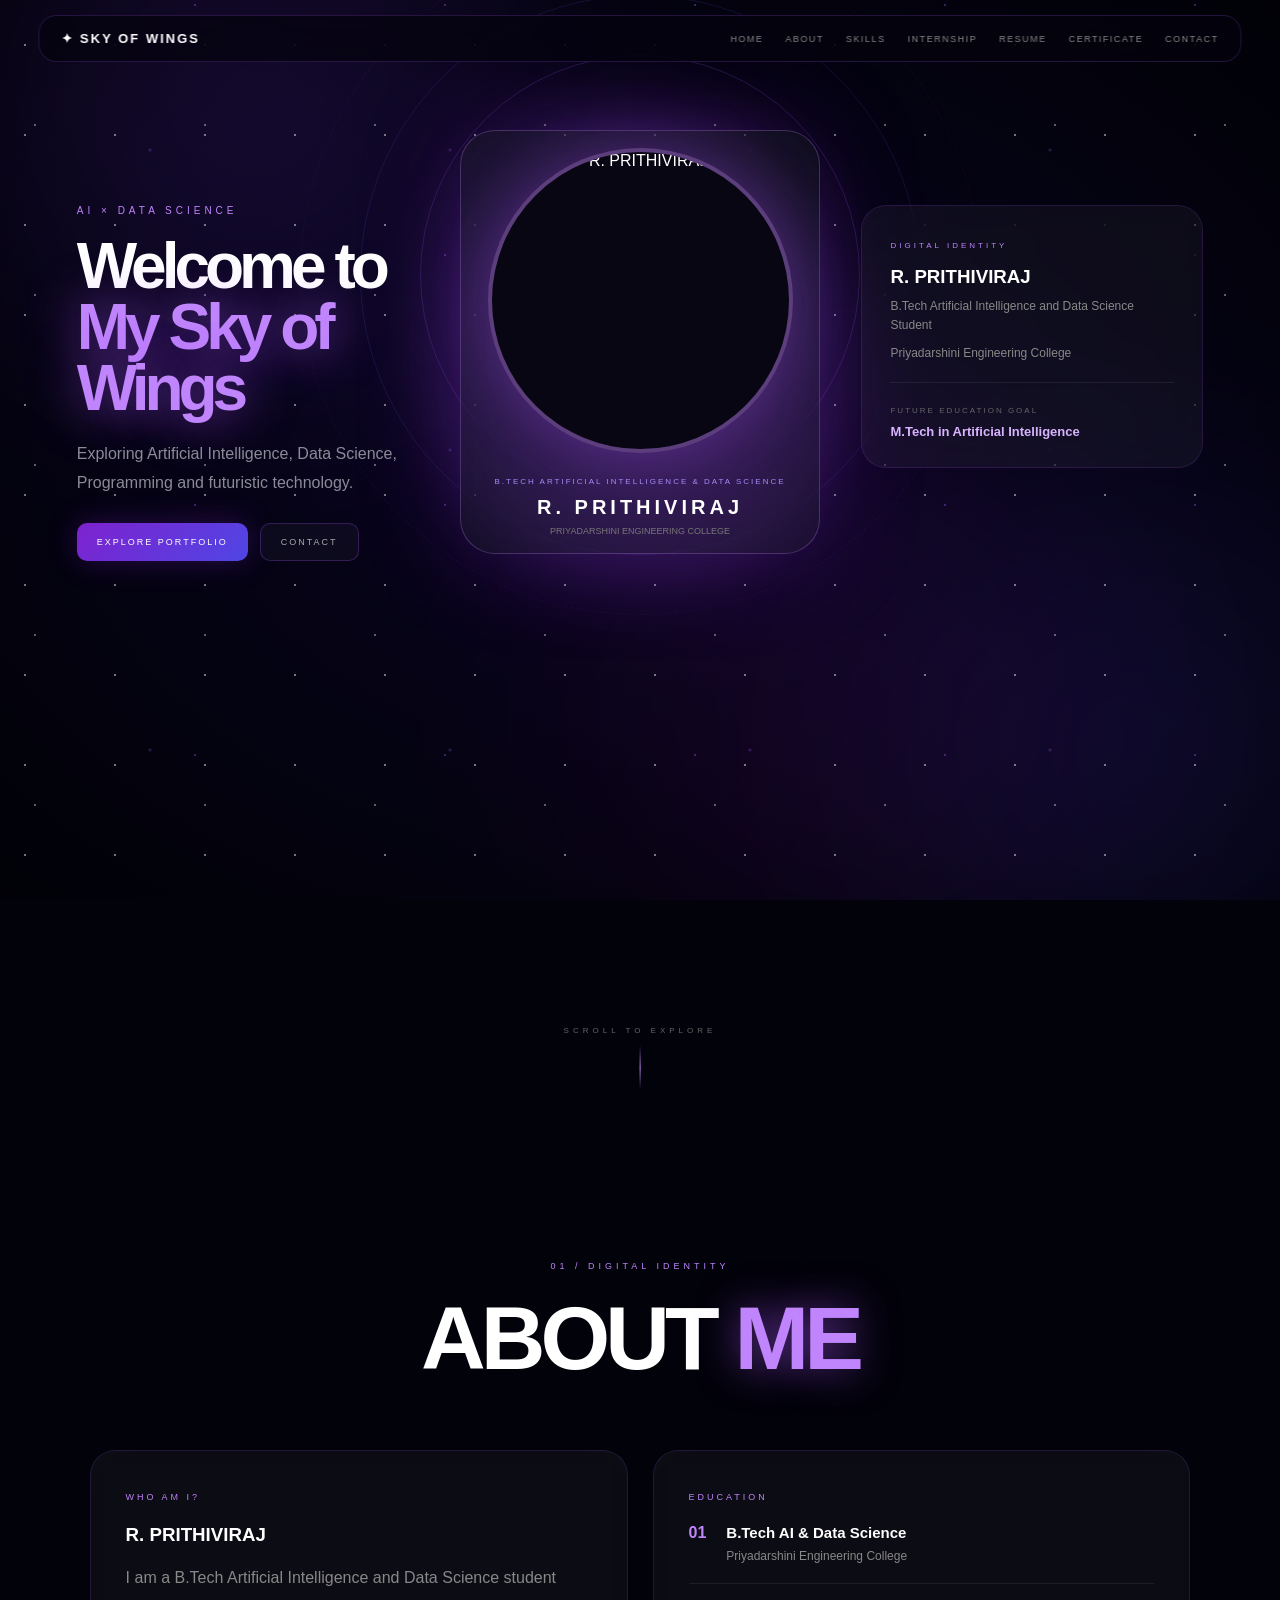
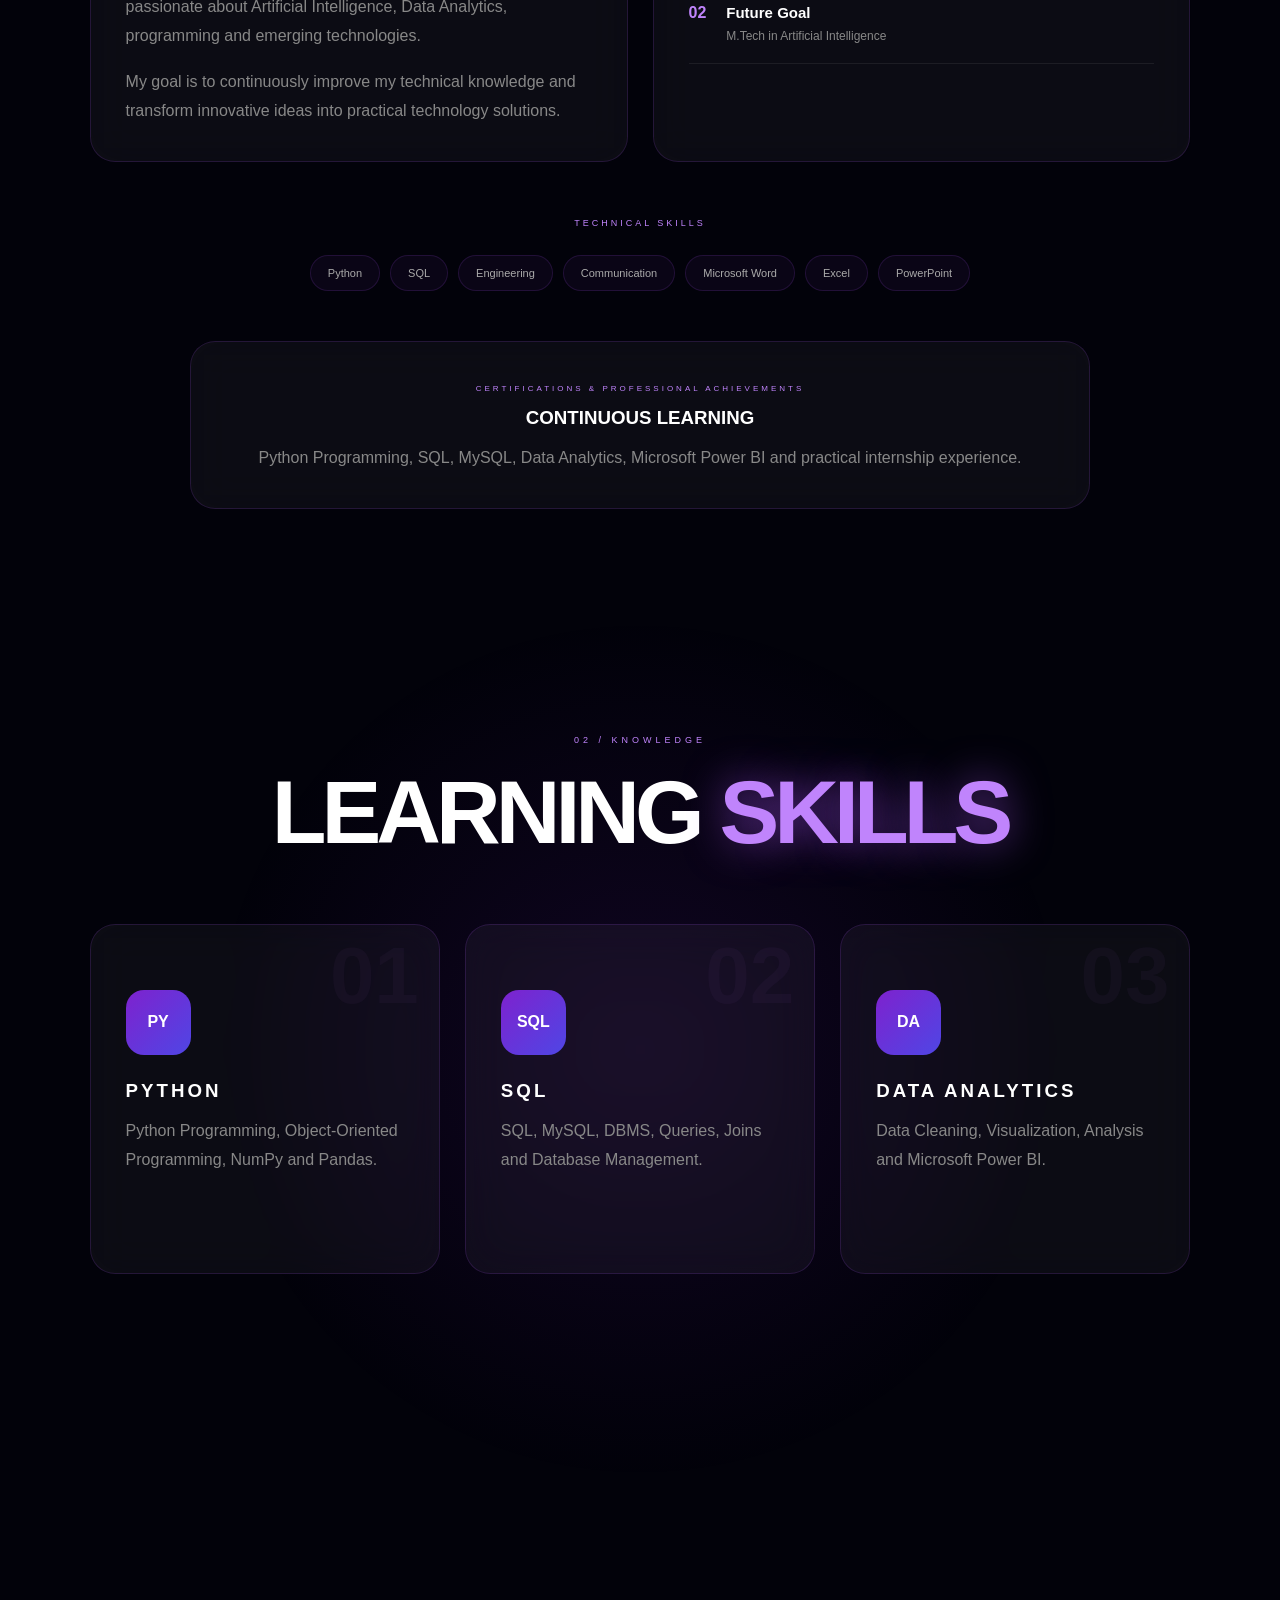
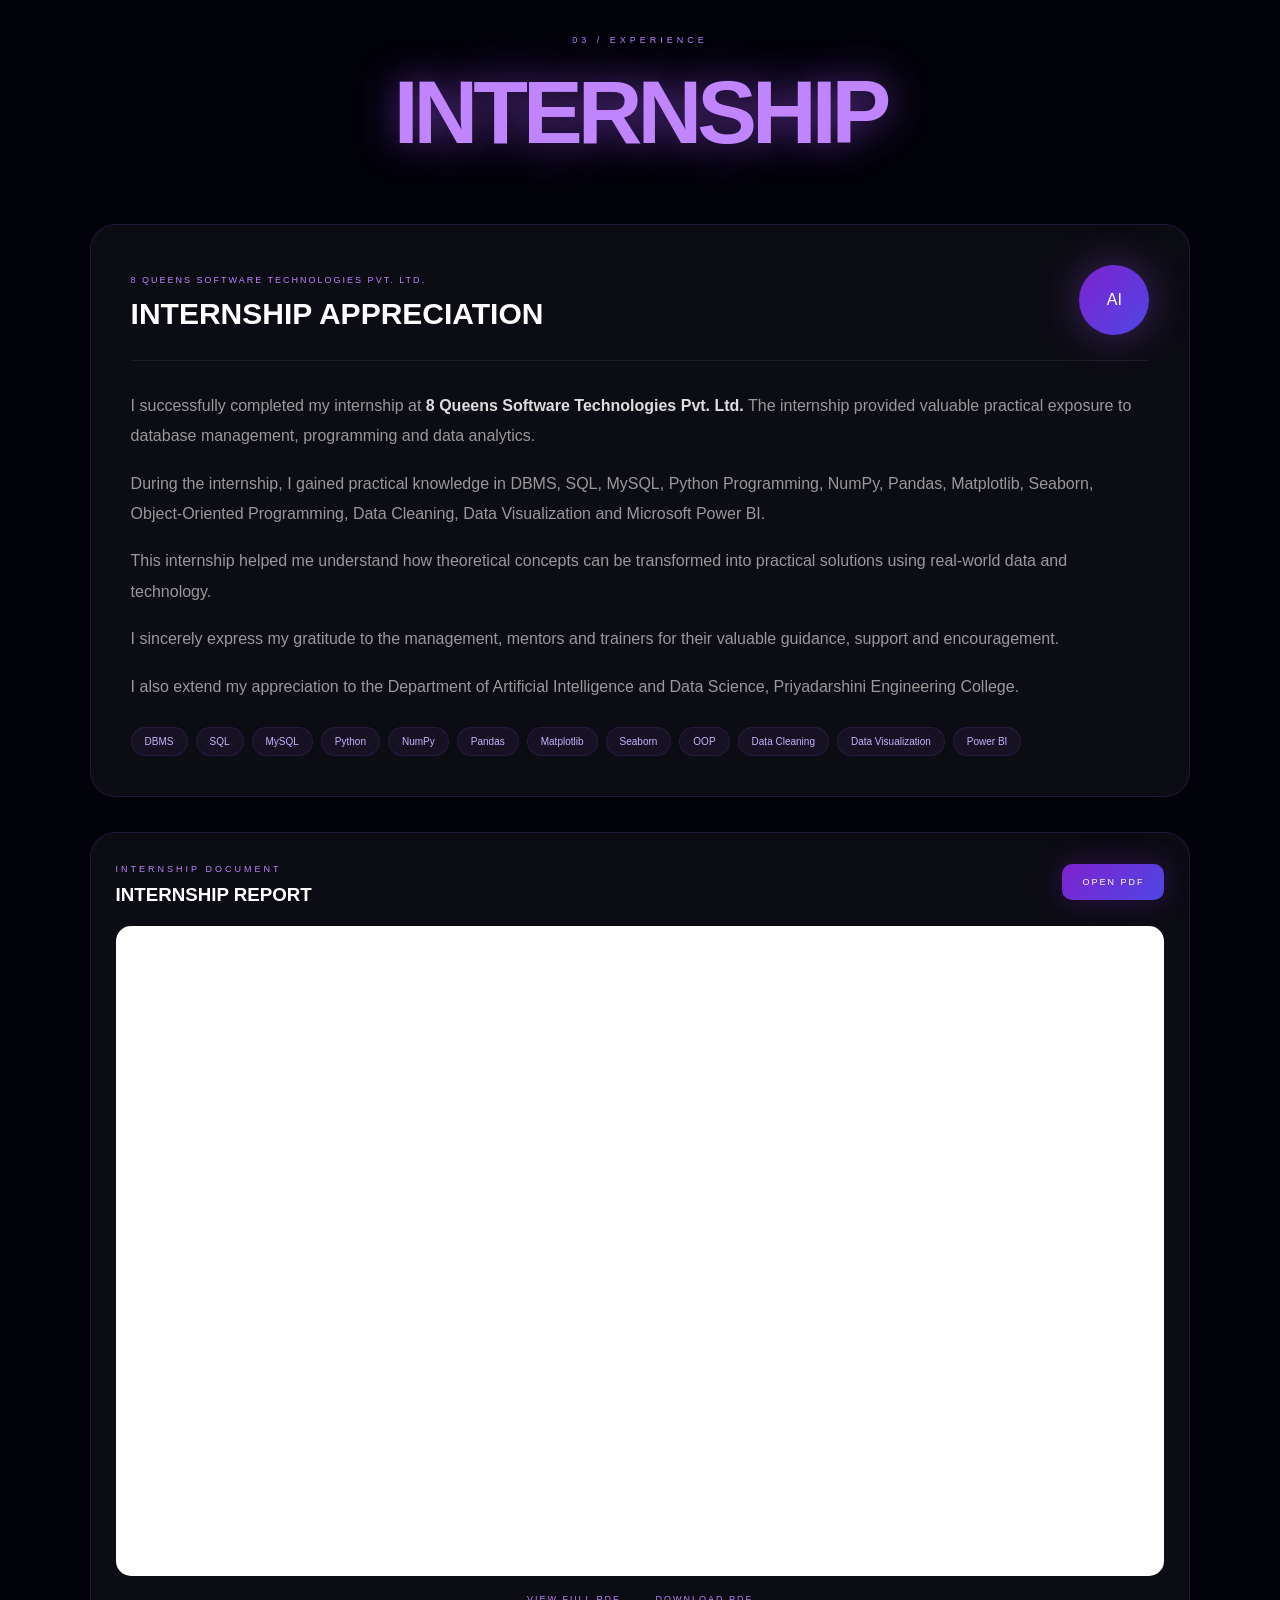
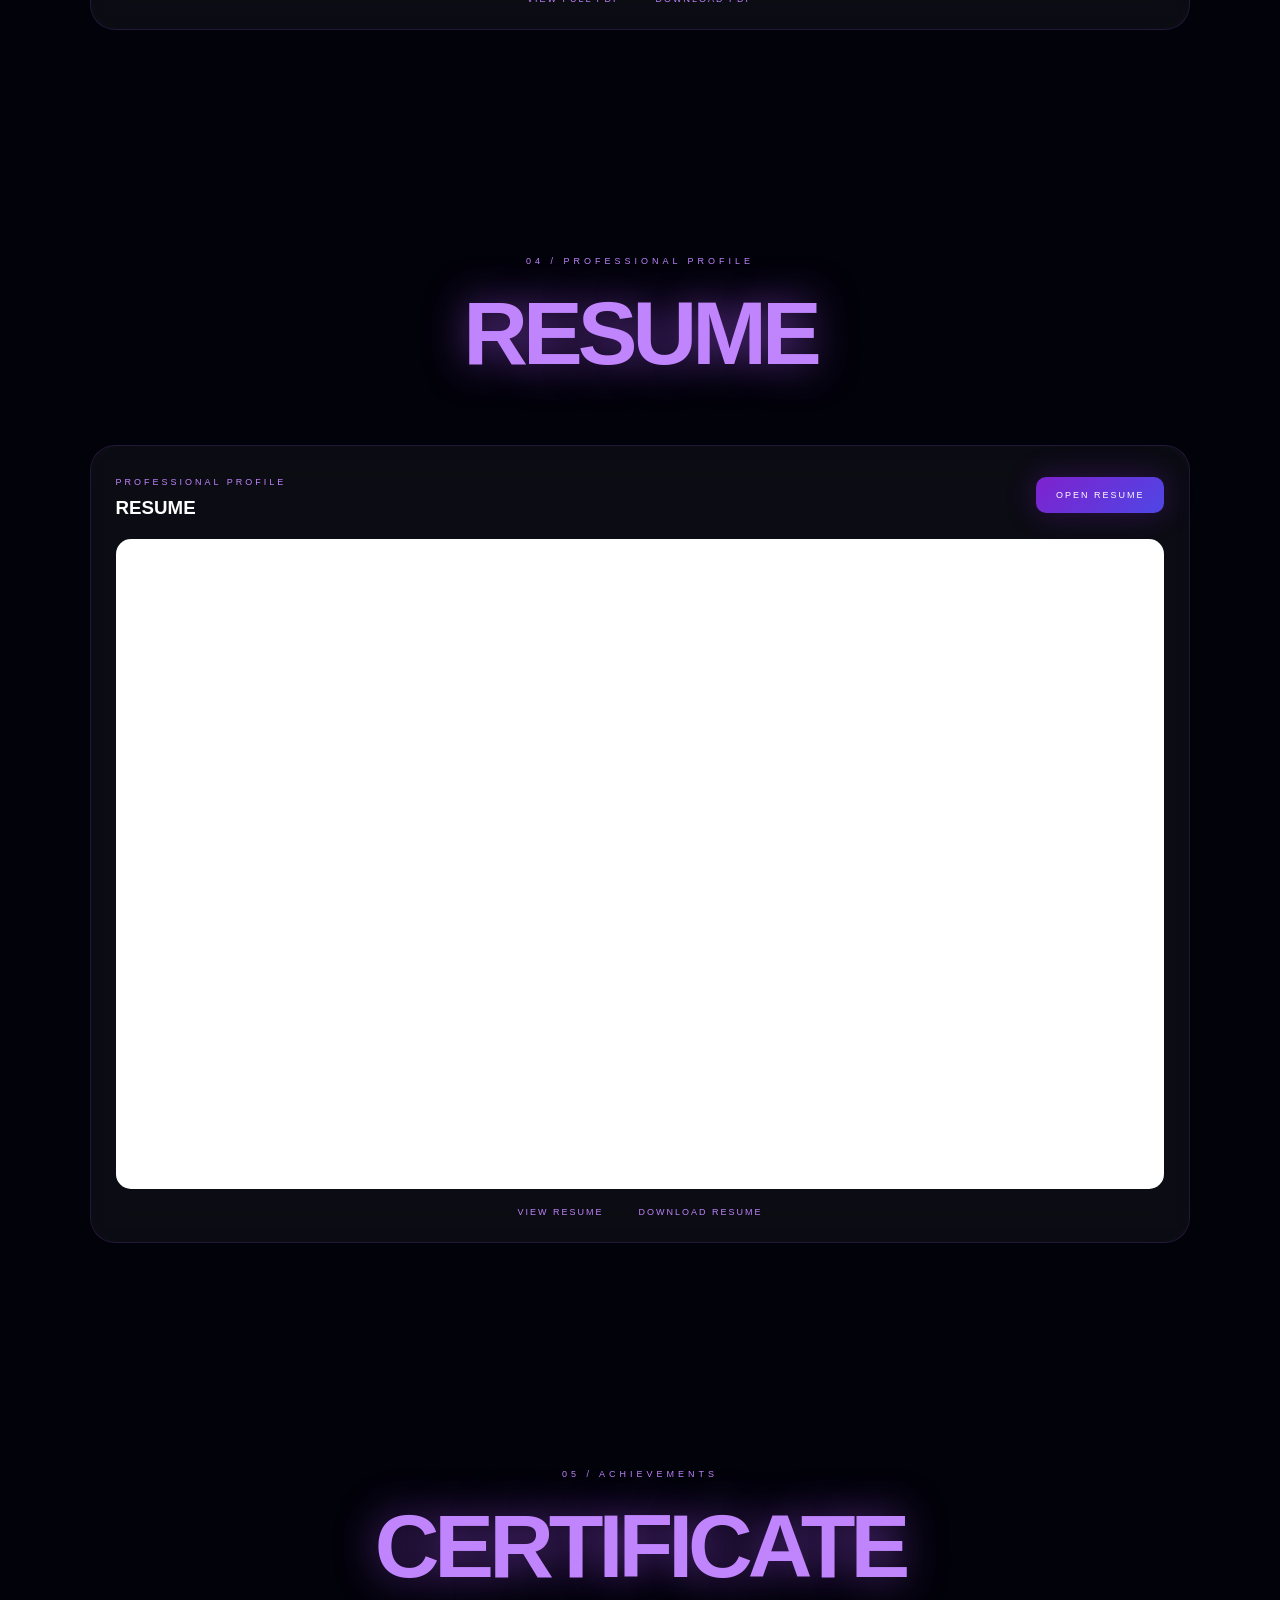
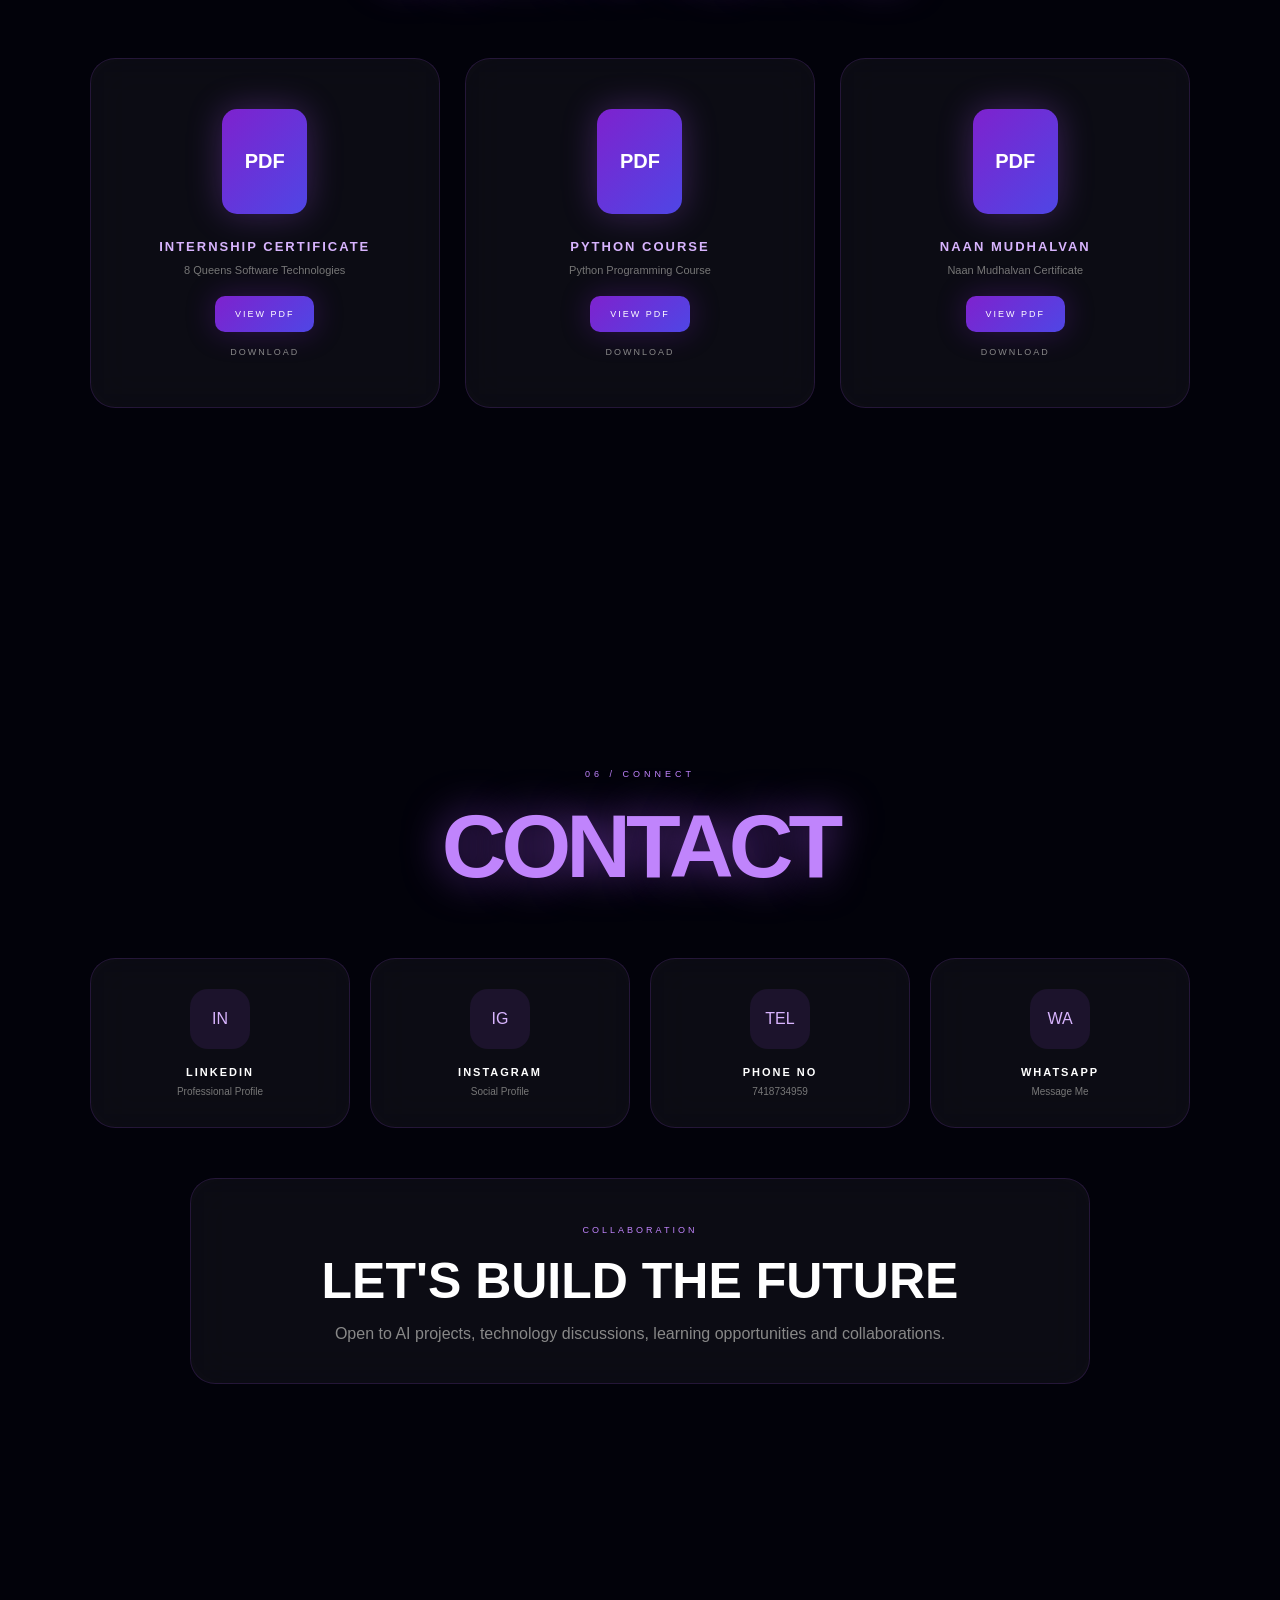
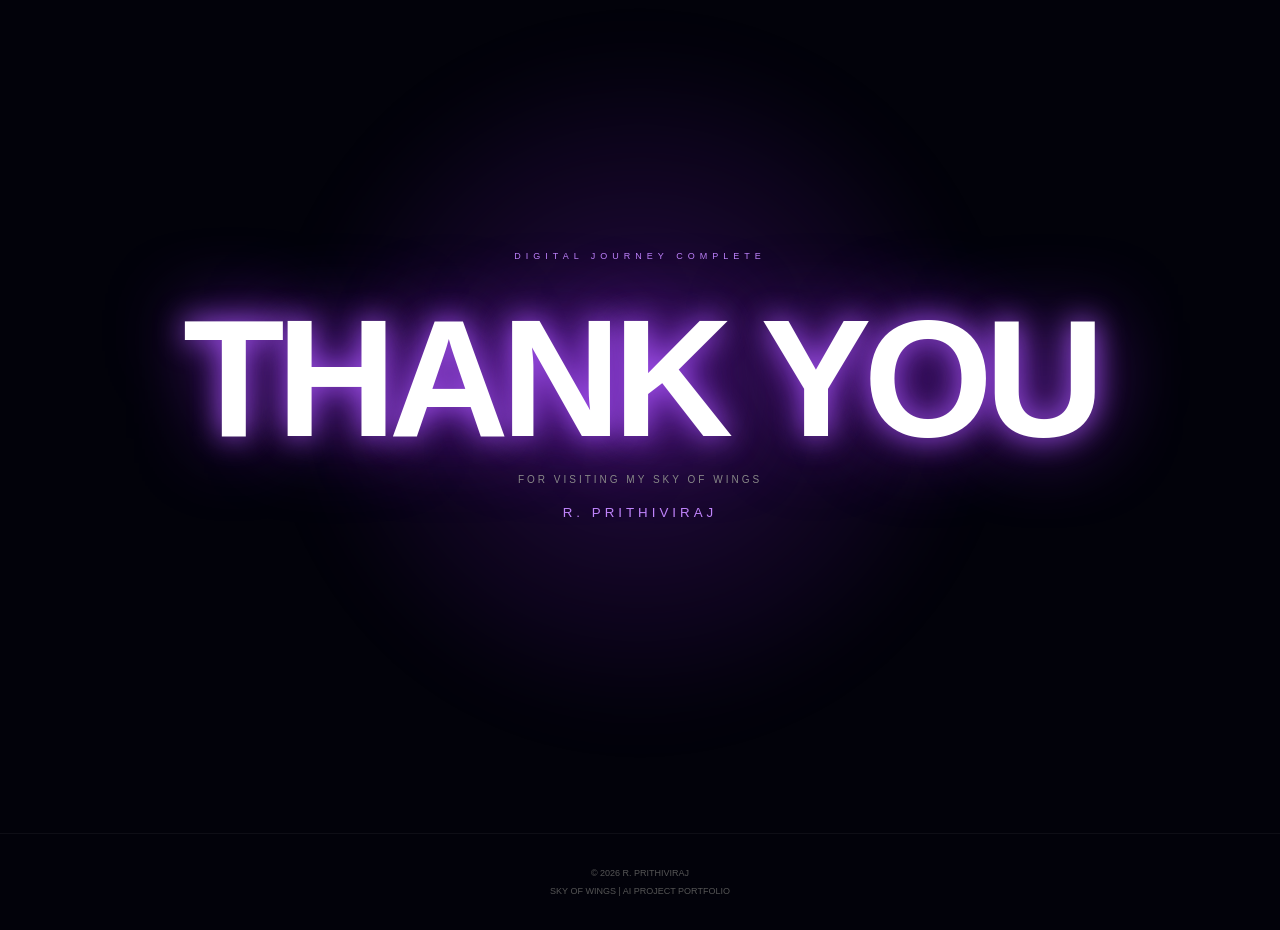
==== index.html @ ec67bf1f "first commit" ====
<!DOCTYPE html>
<html lang="en">

<head>

    <meta charset="UTF-8">

    <meta name="viewport"
          content="width=device-width, initial-scale=1.0">

    <meta name="description"
          content="R. PRITHIVIRAJ AI and Data Science Portfolio">

    <title>Sky of Wings | AI Portfolio</title>

    <link rel="stylesheet"
          href="style.css">

</head>


<body>


<!-- =====================================================
                    4 SECOND INTRO
===================================================== -->

<div id="intro">

    <div class="intro-stars"></div>

    <div class="intro-orb"></div>

    <div class="intro-content">

        <div class="intro-line"></div>

        <p>
            ARTIFICIAL INTELLIGENCE × DATA SCIENCE
        </p>

        <h1>

            WELCOME TO

            <span>
                SKY OF WING
            </span>

        </h1>

        <div class="intro-line"></div>

        <small>
            INITIALIZING DIGITAL IDENTITY...
        </small>

    </div>

</div>



<!-- =====================================================
                SPACE BACKGROUND
===================================================== -->

<div class="space-background">

    <div class="nebula nebula-one"></div>

    <div class="nebula nebula-two"></div>

    <div class="nebula nebula-three"></div>

    <div class="space-stars"></div>

    <div class="space-particles"></div>

</div>



<!-- =====================================================
                    NAVBAR
===================================================== -->

<header class="navbar">

    <a href="#home"
       class="logo">

        ✦ SKY OF WINGS

    </a>


    <nav id="nav">

        <a href="#home">HOME</a>

        <a href="#about">ABOUT</a>

        <a href="#skills">SKILLS</a>

        <a href="#internship">INTERNSHIP</a>

        <a href="#resume">RESUME</a>

        <a href="#certificate">CERTIFICATE</a>

        <a href="#contact">CONTACT</a>

    </nav>


    <button id="menuBtn">
        ☰
    </button>

</header>



<!-- =====================================================
                        MAIN
===================================================== -->

<main>



<!-- =====================================================
                        HOME
===================================================== -->

<section id="home"
         class="hero">


    <!-- LEFT SIDE -->

    <div class="hero-text reveal">

        <span class="eyebrow">
            AI × DATA SCIENCE
        </span>


        <h1>

            Welcome to

            <span>
                My Sky of Wings
            </span>

        </h1>


        <p>

            Exploring Artificial Intelligence,
            Data Science, Programming and
            futuristic technology.

        </p>


        <div class="hero-buttons">

            <a href="#about"
               class="btn primary">

                EXPLORE PORTFOLIO

            </a>


            <a href="#contact"
               class="btn secondary">

                CONTACT

            </a>

        </div>

    </div>



    <!-- =================================================
                        PHOTO
    ================================================= -->

    <div class="photo-area">


        <div class="energy-ring ring-one"></div>

        <div class="energy-ring ring-two"></div>

        <div class="energy-ring ring-three"></div>


        <div id="photoCard">


            <div class="photo-glow"></div>


            <div class="photo-wrapper">

                <img
                    id="profilePhoto"
                    src="C:\Users\R PRITHIVIRAJ\Desktop\website\assets\prithiviraj.jpg.jpg"
                    alt="R. PRITHIVIRAJ"
                    onerror="showPhotoError()"
                >


                <div id="photoError">
                    PHOTO NOT FOUND
                </div>

            </div>


            <div class="identity">

                <span>
                    B.TECH ARTIFICIAL INTELLIGENCE
                    & DATA SCIENCE
                </span>


                <h2>
                    R. PRITHIVIRAJ
                </h2>


                <p>
                    PRIYADARSHINI ENGINEERING COLLEGE
                </p>

            </div>

        </div>

    </div>



    <!-- =================================================
                    HOST CARD
    ================================================= -->

    <div class="host-card glass reveal">

        <span>
            DIGITAL IDENTITY
        </span>


        <h3>
            R. PRITHIVIRAJ
        </h3>


        <p>
            B.Tech Artificial Intelligence
            and Data Science Student
        </p>


        <p>
            Priyadarshini Engineering College
        </p>


        <div class="future-goal">

            <small>
                FUTURE EDUCATION GOAL
            </small>


            <strong>
                M.Tech in Artificial Intelligence
            </strong>

        </div>

    </div>



    <!-- SCROLL INDICATOR -->

    <div class="scroll-down">

        <span>
            SCROLL TO EXPLORE
        </span>

        <div></div>

    </div>


</section>



<!-- =====================================================
                        ABOUT
===================================================== -->

<section id="about"
         class="section">


    <div class="section-title reveal">

        <span>
            01 / DIGITAL IDENTITY
        </span>


        <h2>
            ABOUT <b>ME</b>
        </h2>

    </div>



    <div class="about-grid">


        <div class="glass about-card reveal">

            <span class="card-label">
                WHO AM I?
            </span>


            <h3>
                R. PRITHIVIRAJ
            </h3>


            <p>

                I am a B.Tech Artificial Intelligence
                and Data Science student passionate
                about Artificial Intelligence,
                Data Analytics, programming and
                emerging technologies.

            </p>


            <p>

                My goal is to continuously improve
                my technical knowledge and transform
                innovative ideas into practical
                technology solutions.

            </p>

        </div>



        <div class="glass education-card reveal">

            <span class="card-label">
                EDUCATION
            </span>


            <div class="education-item">

                <b>01</b>

                <div>

                    <h4>
                        B.Tech AI & Data Science
                    </h4>

                    <p>
                        Priyadarshini Engineering College
                    </p>

                </div>

            </div>


            <div class="education-item">

                <b>02</b>

                <div>

                    <h4>
                        Future Goal
                    </h4>

                    <p>
                        M.Tech in Artificial Intelligence
                    </p>

                </div>

            </div>

        </div>

    </div>



    <!-- TECHNICAL SKILLS -->

    <div class="skills-strip reveal">

        <span>
            TECHNICAL SKILLS
        </span>


        <div class="skill-list">

            <b>Python</b>

            <b>SQL</b>

            <b>Engineering</b>

            <b>Communication</b>

            <b>Microsoft Word</b>

            <b>Excel</b>

            <b>PowerPoint</b>

        </div>

    </div>



    <div class="achievement glass reveal">

        <span>
            CERTIFICATIONS & PROFESSIONAL ACHIEVEMENTS
        </span>


        <h3>
            CONTINUOUS LEARNING
        </h3>


        <p>

            Python Programming, SQL, MySQL,
            Data Analytics, Microsoft Power BI
            and practical internship experience.

        </p>

    </div>

</section>



<!-- =====================================================
                    LEARNING SKILLS
===================================================== -->

<section id="skills"
         class="section skills-section">


    <div class="section-title reveal">

        <span>
            02 / KNOWLEDGE
        </span>


        <h2>
            LEARNING <b>SKILLS</b>
        </h2>

    </div>



    <div class="learning-grid">


        <div class="learning-card glass reveal">

            <div class="skill-number">
                01
            </div>


            <div class="skill-icon">
                PY
            </div>


            <h3>
                PYTHON
            </h3>


            <p>

                Python Programming,
                Object-Oriented Programming,
                NumPy and Pandas.

            </p>

        </div>



        <div class="learning-card glass reveal">

            <div class="skill-number">
                02
            </div>


            <div class="skill-icon">
                SQL
            </div>


            <h3>
                SQL
            </h3>


            <p>

                SQL, MySQL, DBMS,
                Queries, Joins and
                Database Management.

            </p>

        </div>



        <div class="learning-card glass reveal">

            <div class="skill-number">
                03
            </div>


            <div class="skill-icon">
                DA
            </div>


            <h3>
                DATA ANALYTICS
            </h3>


            <p>

                Data Cleaning,
                Visualization, Analysis
                and Microsoft Power BI.

            </p>

        </div>

    </div>

</section>



<!-- =====================================================
                    INTERNSHIP
===================================================== -->

<section id="internship"
         class="section">


    <div class="section-title reveal">

        <span>
            03 / EXPERIENCE
        </span>


        <h2>
            <b>INTERNSHIP</b>
        </h2>

    </div>



    <div class="internship-card glass reveal">


        <div class="internship-header">

            <div>

                <span>
                    8 QUEENS SOFTWARE TECHNOLOGIES
                    PVT. LTD.
                </span>


                <h3>
                    INTERNSHIP APPRECIATION
                </h3>

            </div>


            <div class="ai-badge">
                AI
            </div>

        </div>



        <div class="internship-text">

            <p>

                I successfully completed my internship
                at <strong>8 Queens Software
                Technologies Pvt. Ltd.</strong>
                The internship provided valuable
                practical exposure to database
                management, programming and
                data analytics.

            </p>


            <p>

                During the internship, I gained
                practical knowledge in DBMS, SQL,
                MySQL, Python Programming, NumPy,
                Pandas, Matplotlib, Seaborn,
                Object-Oriented Programming,
                Data Cleaning, Data Visualization
                and Microsoft Power BI.

            </p>


            <p>

                This internship helped me understand
                how theoretical concepts can be
                transformed into practical solutions
                using real-world data and technology.

            </p>


            <p>

                I sincerely express my gratitude to
                the management, mentors and trainers
                for their valuable guidance,
                support and encouragement.

            </p>


            <p>

                I also extend my appreciation to the
                Department of Artificial Intelligence
                and Data Science, Priyadarshini
                Engineering College.

            </p>

        </div>



        <div class="technology-tags">

            <span>DBMS</span>

            <span>SQL</span>

            <span>MySQL</span>

            <span>Python</span>

            <span>NumPy</span>

            <span>Pandas</span>

            <span>Matplotlib</span>

            <span>Seaborn</span>

            <span>OOP</span>

            <span>Data Cleaning</span>

            <span>Data Visualization</span>

            <span>Power BI</span>

        </div>

    </div>



    <!-- INTERNSHIP REPORT -->

    <div class="document glass reveal">

        <div class="document-header">

            <div>

                <span>
                    INTERNSHIP DOCUMENT
                </span>


                <h3>
                    INTERNSHIP REPORT
                </h3>

            </div>


            <a
                href="C:\Users\R PRITHIVIRAJ\Desktop\website\assets\pdf\internship-report.pdf.pdf"
                target="_blank"
                class="btn primary">

                OPEN PDF

            </a>

        </div>


        <iframe
            src="C:\Users\R PRITHIVIRAJ\Desktop\website\assets\pdf\internship-report.pdf.pdf"
            title="Internship Report">

        </iframe>


        <div class="document-links">

            <a
                href="C:\Users\R PRITHIVIRAJ\Desktop\website\assets\pdf\internship-report.pdf.pdf"
                target="_blank">

                VIEW FULL PDF

            </a>


            <a
                href="C:\Users\R PRITHIVIRAJ\Desktop\website\assets\pdf\internship-report.pdf.pdf"
                download>

                DOWNLOAD PDF

            </a>

        </div>

    </div>

</section>



<!-- =====================================================
                        RESUME
===================================================== -->

<section id="resume"
         class="section">


    <div class="section-title reveal">

        <span>
            04 / PROFESSIONAL PROFILE
        </span>


        <h2>
            <b>RESUME</b>
        </h2>

    </div>



    <div class="document glass reveal">

        <div class="document-header">

            <div>

                <span>
                    PROFESSIONAL PROFILE
                </span>


                <h3>
                    RESUME
                </h3>

            </div>


            <a
                href="C:\Users\R PRITHIVIRAJ\Desktop\website\assets\pdf\resume.pdf.pdf"
                target="_blank"
                class="btn primary">

                OPEN RESUME

            </a>

        </div>


        <iframe
            src="C:\Users\R PRITHIVIRAJ\Desktop\website\assets\pdf\resume.pdf.pdf"
            title="Resume">

        </iframe>


        <div class="document-links">

            <a
                href="C:\Users\R PRITHIVIRAJ\Desktop\website\assets\pdf\resume.pdf.pdf"
                target="_blank">

                VIEW RESUME

            </a>


            <a
                href="C:\Users\R PRITHIVIRAJ\Desktop\website\assets\pdf\resume.pdf.pdf"
                download>

                DOWNLOAD RESUME

            </a>

        </div>

    </div>

</section>



<!-- =====================================================
                    CERTIFICATES
===================================================== -->

<section id="certificate"
         class="section">


    <div class="section-title reveal">

        <span>
            05 / ACHIEVEMENTS
        </span>


        <h2>
            <b>CERTIFICATE</b>
        </h2>

    </div>



    <div class="certificate-grid">


        <!-- INTERNSHIP -->

        <div class="certificate-card glass reveal">

            <div class="pdf-icon">
                PDF
            </div>


            <h3>
                INTERNSHIP CERTIFICATE
            </h3>


            <p>
                8 Queens Software Technologies
            </p>


            <a
                href="C:\Users\R PRITHIVIRAJ\Desktop\website\assets\pdf\internship-certificate.pdf"
                target="_blank"
                class="btn primary">

                VIEW PDF

            </a>


            <a
                href="C:\Users\R PRITHIVIRAJ\Desktop\website\assets\pdf\internship-certificate.pdf"
                download
                class="download-link">

                DOWNLOAD

            </a>

        </div>



        <!-- PYTHON -->

        <div class="certificate-card glass reveal">

            <div class="pdf-icon">
                PDF
            </div>


            <h3>
                PYTHON COURSE
            </h3>


            <p>
                Python Programming Course
            </p>


            <a
                href="C:\Users\R PRITHIVIRAJ\Desktop\website\assets\pdf\python-course.pdf.pdf"
                target="_blank"
                class="btn primary">

                VIEW PDF

            </a>


            <a
                href="C:\Users\R PRITHIVIRAJ\Desktop\website\assets\pdf\python-course.pdf.pdf"
                download
                class="download-link">

                DOWNLOAD

            </a>

        </div>



        <!-- NAAN MUDHALVAN -->

        <div class="certificate-card glass reveal">

            <div class="pdf-icon">
                PDF
            </div>


            <h3>
                NAAN MUDHALVAN
            </h3>


            <p>
                Naan Mudhalvan Certificate
            </p>


            <a
                href="C:\Users\R PRITHIVIRAJ\Desktop\website\assets\pdf\naan-mudhalvan.pdf.pdf"
                target="_blank"
                class="btn primary">

                VIEW PDF

            </a>


            <a
                href="C:\Users\R PRITHIVIRAJ\Desktop\website\assets\pdf\naan-mudhalvan.pdf.pdf"
                download
                class="download-link">

                DOWNLOAD

            </a>

        </div>

    </div>

</section>



<!-- =====================================================
                        CONTACT
===================================================== -->

<section id="contact"
         class="section">


    <div class="section-title reveal">

        <span>
            06 / CONNECT
        </span>


        <h2>
            <b>CONTACT</b>
        </h2>

    </div>



    <div class="contact-grid">


        <a
            href="YOUR_LINKEDIN_URL"
            target="_blank"
            class="contact-card glass reveal">

            <div class="contact-icon">
                IN
            </div>


            <h3>
                LINKEDIN
            </h3>


            <p>
                Professional Profile
            </p>

        </a>



        <a
            href="YOUR_INSTAGRAM_URL"
            target="_blank"
            class="contact-card glass reveal">

            <div class="contact-icon">
                IG
            </div>


            <h3>
                INSTAGRAM
            </h3>


            <p>
                Social Profile
            </p>

        </a>



        <a
            href="tel:7418734959"
            class="contact-card glass reveal">

            <div class="contact-icon">
                TEL
            </div>


            <h3>
                PHONE NO
            </h3>


            <p>
                7418734959
            </p>

        </a>



        <a
            href="YOUR_WHATSAPP_URL"
            target="_blank"
            class="contact-card glass reveal">

            <div class="contact-icon">
                WA
            </div>


            <h3>
                WHATSAPP
            </h3>


            <p>
                Message Me
            </p>

        </a>

    </div>



    <div class="collaboration glass reveal">

        <span>
            COLLABORATION
        </span>


        <h3>
            LET'S BUILD THE FUTURE
        </h3>


        <p>

            Open to AI projects,
            technology discussions,
            learning opportunities
            and collaborations.

        </p>

    </div>

</section>



<!-- =====================================================
                    THANK YOU
===================================================== -->

<section class="thank-you">

    <div class="thank-content">

        <span>
            DIGITAL JOURNEY COMPLETE
        </span>


        <h1>
            THANK YOU
        </h1>


        <p>
            FOR VISITING MY SKY OF WINGS
        </p>


        <small>
            R. PRITHIVIRAJ
        </small>

    </div>

</section>



</main>



<footer>

    © 2026 R. PRITHIVIRAJ

    <br>

    SKY OF WINGS | AI PROJECT PORTFOLIO

</footer>



<script src="script.js"></script>

</body>

</html>
---- style.css ----
/* =====================================================
                    RESET
===================================================== */

* {
    margin: 0;
    padding: 0;
    box-sizing: border-box;
}


html {
    scroll-behavior: smooth;
}


body {
    background: #02020a;
    color: white;
    font-family: Arial, Helvetica, sans-serif;
    overflow-x: hidden;
}


/* =====================================================
                    INTRO
===================================================== */

#intro {
    position: fixed;
    inset: 0;

    z-index: 99999;

    display: flex;
    align-items: center;
    justify-content: center;

    text-align: center;

    background:
        radial-gradient(
            circle at center,
            #16052f,
            #03020a 65%,
            #010107
        );

    transition: opacity 1s ease;
}


#intro.intro-hide {
    opacity: 0;
    pointer-events: none;
}


.intro-content {
    position: relative;
    z-index: 5;

    animation:
        introContent
        4s
        ease
        forwards;
}


.intro-content p {
    color: #a78bfa;
    font-size: 9px;
    letter-spacing: 5px;
}


.intro-content h1 {
    margin: 25px 0;

    font-size:
        clamp(
            40px,
            7vw,
            90px
        );

    letter-spacing: -4px;
}


.intro-content h1 span {
    display: block;

    color: #c084fc;

    text-shadow:
        0 0 30px #a855f7,
        0 0 80px #7e22ce;
}


.intro-content small {
    color: #666;
    font-size: 8px;
    letter-spacing: 4px;
}


.intro-line {
    width: 100px;
    height: 1px;

    margin: auto;

    background:
        linear-gradient(
            90deg,
            transparent,
            #a855f7,
            transparent
        );
}


.intro-orb {
    position: absolute;

    width: 500px;
    height: 500px;

    border-radius: 50%;

    background:
        radial-gradient(
            circle,
            rgba(126,34,206,.30),
            transparent 65%
        );

    filter: blur(20px);

    animation:
        introOrb
        4s
        ease-in-out
        infinite
        alternate;
}


@keyframes introOrb {

    from {
        transform: scale(.7);
    }

    to {
        transform: scale(1.3);
    }

}


.intro-stars {
    position: absolute;

    inset: -100%;

    background-image:

        radial-gradient(
            white 1px,
            transparent 1px
        ),

        radial-gradient(
            #a855f7 1px,
            transparent 1px
        );

    background-size:
        80px 80px,
        150px 150px;

    opacity: .4;

    animation:
        introStars
        15s
        linear
        infinite;
}


@keyframes introStars {

    to {
        transform:
            translate(
                200px,
                400px
            );
    }

}


@keyframes introContent {

    0% {
        opacity: 0;
        transform:
            scale(.85)
            translateY(20px);
    }

    20% {
        opacity: 1;
        transform:
            scale(1)
            translateY(0);
    }

    80% {
        opacity: 1;
    }

    100% {
        opacity: 0;
        transform:
            scale(1.08);
    }

}


/* =====================================================
                INFINITE SPACE
===================================================== */

.space-background {
    position: fixed;
    inset: 0;

    overflow: hidden;

    z-index: -20;

    background:
        radial-gradient(
            ellipse at 50% 50%,
            #10062b 0%,
            #050315 40%,
            #010107 100%
        );
}


.nebula {
    position: absolute;

    width: 900px;
    height: 700px;

    border-radius: 50%;

    filter: blur(90px);

    opacity: .18;
}


.nebula-one {

    background:
        radial-gradient(
            circle,
            #7c3aed,
            transparent 70%
        );

    top: -250px;
    left: -200px;

    animation:
        nebulaOne
        25s
        ease-in-out
        infinite
        alternate;
}


.nebula-two {

    background:
        radial-gradient(
            circle,
            #4338ca,
            transparent 70%
        );

    right: -300px;
    bottom: -200px;

    animation:
        nebulaTwo
        30s
        ease-in-out
        infinite
        alternate;
}


.nebula-three {

    background:
        radial-gradient(
            circle,
            #a21caf,
            transparent 70%
        );

    left: 30%;
    top: 40%;

    opacity: .10;

    animation:
        nebulaThree
        35s
        ease-in-out
        infinite
        alternate;
}


@keyframes nebulaOne {

    from {
        transform:
            translate(-100px,-50px)
            scale(1);
    }

    to {
        transform:
            translate(250px,180px)
            scale(1.4);
    }

}


@keyframes nebulaTwo {

    from {
        transform:
            translate(100px,50px)
            scale(1);
    }

    to {
        transform:
            translate(-250px,-150px)
            scale(1.4);
    }

}


@keyframes nebulaThree {

    from {
        transform:
            translate(-100px,100px)
            scale(.8);
    }

    to {
        transform:
            translate(200px,-150px)
            scale(1.3);
    }

}


/* =====================================================
                    STARS
===================================================== */

.space-stars {

    position: absolute;

    inset: -100%;

    background-image:

        radial-gradient(
            white 1px,
            transparent 1px
        ),

        radial-gradient(
            rgba(255,255,255,.8) 1px,
            transparent 1px
        ),

        radial-gradient(
            rgba(168,85,247,.8) 1px,
            transparent 1px
        );

    background-size:
        90px 90px,
        170px 170px,
        250px 250px;

    background-position:
        0 0,
        40px 90px,
        100px 30px;

    opacity: .45;

    animation:
        starMove
        80s
        linear
        infinite;
}


@keyframes starMove {

    from {
        transform:
            translate(0,0);
    }

    to {
        transform:
            translate(350px,900px);
    }

}


.space-particles {

    position: absolute;

    inset: 0;

    background-image:

        radial-gradient(
            circle,
            rgba(168,85,247,.8) 1px,
            transparent 2px
        );

    background-size:
        300px 300px;

    opacity: .3;

    animation:
        particlesMove
        20s
        linear
        infinite;
}


@keyframes particlesMove {

    from {
        transform:
            scale(1)
            translateY(0);
    }

    to {
        transform:
            scale(1.3)
            translateY(500px);
    }

}


/* =====================================================
                    NAVBAR
===================================================== */

.navbar {

    position: fixed;

    top: 15px;
    left: 50%;

    transform:
        translateX(-50%);

    width:
        min(1250px,94%);

    padding:
        15px 22px;

    display: flex;

    align-items: center;

    justify-content: space-between;

    z-index: 1000;

    background:
        rgba(5,3,15,.72);

    backdrop-filter:
        blur(25px);

    border:
        1px solid
        rgba(168,85,247,.20);

    border-radius: 18px;
}


.logo {

    color: white;

    text-decoration: none;

    font-size: 13px;

    font-weight: bold;

    letter-spacing: 2px;
}


.navbar nav {

    display: flex;

    gap: 22px;
}


.navbar nav a {

    color: #888;

    text-decoration: none;

    font-size: 9px;

    letter-spacing: 1.5px;

    transition: .3s;
}


.navbar nav a:hover {
    color: #d8b4fe;
}


#menuBtn {

    display: none;

    background: transparent;

    color: white;

    border: none;

    font-size: 22px;
}


/* =====================================================
                ⭐ MAIN HERO FIX ⭐
===================================================== */

.hero {

    min-height: 125vh;

    position: relative;

    padding:
        105px 6%
        70px;

    display: grid;

    grid-template-columns:
        1fr
        1.15fr
        1fr;

    align-items: start;

    gap: 25px;

}


/* =====================================================
                HERO TEXT - MOVED UP
===================================================== */

.hero-text {

    margin-top:
        95px;

    position: relative;

    z-index: 20;
}


.eyebrow {

    color: #c084fc;

    font-size: 10px;

    letter-spacing: 4px;
}


.hero-text h1 {

    margin-top: 18px;

    font-size:
        clamp(
            46px,
            5vw,
            75px
        );

    line-height: .95;

    letter-spacing: -5px;
}


.hero-text h1 span {

    display: block;

    color: #c084fc;

    text-shadow:
        0 0 50px
        rgba(168,85,247,.7);
}


.hero-text p {

    max-width: 470px;

    margin-top: 22px;

    color: #8b8b98;

    line-height: 1.8;
}


.hero-buttons {

    display: flex;

    gap: 12px;

    margin-top: 25px;
}


/* =====================================================
                    BUTTON
===================================================== */

.btn {

    display: inline-flex;

    align-items: center;

    justify-content: center;

    padding:
        13px 20px;

    border-radius: 10px;

    text-decoration: none;

    font-size: 9px;

    letter-spacing: 2px;

    transition: .3s;
}


.primary {

    color: white;

    background:
        linear-gradient(
            135deg,
            #7e22ce,
            #4f46e5
        );

    box-shadow:
        0 0 30px
        rgba(126,34,206,.30);
}


.secondary {

    color: #aaa;

    background:
        rgba(255,255,255,.03);

    border:
        1px solid
        rgba(168,85,247,.25);
}


.btn:hover {

    transform:
        translateY(-5px);

    box-shadow:
        0 15px 40px
        rgba(126,34,206,.30);
}


/* =====================================================
                    PHOTO AREA
===================================================== */

.photo-area {

    height: 600px;

    display: flex;

    align-items: flex-start;

    justify-content: center;

    position: relative;

    perspective: 1500px;

    padding-top: 25px;

}


/* =====================================================
                PHOTO CARD - MOVED UP
===================================================== */

#photoCard {

    position: relative;

    width: 360px;

    padding: 17px;

    text-align: center;

    border-radius: 35px;

    background:
        rgba(
            255,
            255,
            255,
            .045
        );

    border:
        1px solid
        rgba(
            192,
            132,
            252,
            .28
        );

    backdrop-filter:
        blur(25px);

    transform-style:
        preserve-3d;

    will-change:
        transform;

    z-index: 10;

    box-shadow:
        0 0 100px
        rgba(
            126,
            34,
            206,
            .25
        );
}


.photo-glow {

    position: absolute;

    inset: -40px;

    border-radius: 50%;

    background:
        radial-gradient(
            circle,
            rgba(
                168,
                85,
                247,
                .30
            ),
            transparent
        );

    filter: blur(30px);

    z-index: -1;
}


/* =====================================================
                    CIRCLE PHOTO
===================================================== */

.photo-wrapper {

    width: 305px;

    height: 305px;

    margin: auto;

    border-radius: 50%;

    overflow: hidden;

    border:
        4px solid
        rgba(
            192,
            132,
            252,
            .45
        );

    background: #090614;

    box-shadow:
        0 0 60px
        rgba(
            168,
            85,
            247,
            .30
        );
}


.photo-wrapper img {

    width: 100%;

    height: 100%;

    display: block;

    object-fit: cover;
}


#photoError {

    display: none;

    width: 100%;

    height: 100%;

    align-items: center;

    justify-content: center;

    color: #c084fc;

    font-size: 10px;

    letter-spacing: 2px;
}


/* =====================================================
                    IDENTITY
===================================================== */

.identity {

    margin-top: 17px;
}


.identity span {

    color: #a78bfa;

    font-size: 8px;

    letter-spacing: 2px;
}


.identity h2 {

    margin-top: 8px;

    font-size: 20px;

    letter-spacing: 4px;
}


.identity p {

    margin-top: 7px;

    color: #777;

    font-size: 9px;
}


/* =====================================================
                    RINGS
===================================================== */

.energy-ring {

    position: absolute;

    border-radius: 50%;

    border:
        1px solid
        rgba(
            168,
            85,
            247,
            .20
        );

    top: 170px;

    left: 50%;

    transform:
        translate(-50%,-50%);
}


.ring-one {

    width: 440px;

    height: 440px;

    animation:
        ringRotate
        18s
        linear
        infinite;
}


.ring-two {

    width: 560px;

    height: 560px;

    border-color:
        rgba(
            99,
            102,
            241,
            .15
        );

    animation:
        ringRotate
        30s
        linear
        infinite reverse;
}


.ring-three {

    width: 680px;

    height: 680px;

    border-style: dashed;

    border-color:
        rgba(
            168,
            85,
            247,
            .08
        );

    animation:
        ringRotate
        45s
        linear
        infinite;
}


@keyframes ringRotate {

    to {
        transform:
            translate(-50%,-50%)
            rotate(360deg);
    }

}


/* =====================================================
                    HOST CARD
===================================================== */

.glass {

    background:
        rgba(
            255,
            255,
            255,
            .045
        );

    border:
        1px solid
        rgba(
            168,
            85,
            247,
            .16
        );

    backdrop-filter:
        blur(20px);

    border-radius: 25px;
}


.host-card {

    padding: 28px;

    margin-top: 100px;

    align-self: start;
}


.host-card > span {

    color: #c084fc;

    font-size: 8px;

    letter-spacing: 3px;
}


.host-card h3 {

    margin-top: 14px;
}


.host-card p {

    margin-top: 9px;

    color: #888;

    font-size: 12px;

    line-height: 1.6;
}


.future-goal {

    margin-top: 18px;

    padding-top: 16px;

    border-top:
        1px solid
        rgba(
            255,
            255,
            255,
            .07
        );
}


.future-goal small {

    color: #666;

    font-size: 8px;

    letter-spacing: 2px;
}


.future-goal strong {

    display: block;

    margin-top: 7px;

    color: #d8b4fe;

    font-size: 13px;
}


/* =====================================================
                    SCROLL
===================================================== */

.scroll-down {

    position: absolute;

    bottom: 25px;

    left: 50%;

    transform:
        translateX(-50%);

    text-align: center;

    color: #666;

    font-size: 8px;

    letter-spacing: 4px;
}


.scroll-down div {

    width: 1px;

    height: 45px;

    margin: 10px auto;

    background:
        linear-gradient(
            transparent,
            #c084fc,
            transparent
        );
}


/* =====================================================
                    SECTIONS
===================================================== */

.section {

    min-height: 100vh;

    padding:
        130px 7%
        90px;
}


.section-title {

    text-align: center;

    margin-bottom: 60px;
}


.section-title span {

    color: #c084fc;

    font-size: 9px;

    letter-spacing: 4px;
}


.section-title h2 {

    margin-top: 14px;

    font-size:
        clamp(
            45px,
            7vw,
            90px
        );

    letter-spacing: -5px;
}


.section-title b {

    color: #c084fc;

    text-shadow:
        0 0 40px
        rgba(
            168,
            85,
            247,
            .6
        );
}


/* =====================================================
                    ABOUT
===================================================== */

.about-grid {

    max-width: 1200px;

    margin: auto;

    display: grid;

    grid-template-columns:
        1fr 1fr;

    gap: 25px;
}


.about-card,
.education-card {

    padding: 35px;
}


.card-label {

    color: #c084fc;

    font-size: 9px;

    letter-spacing: 3px;
}


.about-card h3 {

    margin-top: 20px;
}


.about-card p {

    margin-top: 18px;

    color: #888;

    line-height: 1.8;
}


.education-item {

    display: flex;

    gap: 20px;

    padding: 20px 0;

    border-bottom:
        1px solid
        rgba(
            255,
            255,
            255,
            .07
        );
}


.education-item b {

    color: #c084fc;
}


.education-item h4 {

    font-size: 15px;
}


.education-item p {

    margin-top: 8px;

    color: #888;

    font-size: 12px;
}


/* =====================================================
                    SKILLS
===================================================== */

.skills-strip {

    max-width: 1200px;

    margin: 50px auto;

    text-align: center;
}


.skills-strip > span {

    color: #c084fc;

    font-size: 9px;

    letter-spacing: 3px;
}


.skill-list {

    display: flex;

    justify-content: center;

    flex-wrap: wrap;

    gap: 10px;

    margin-top: 25px;
}


.skill-list b {

    padding:
        11px 17px;

    border-radius: 30px;

    color: #aaa;

    font-size: 11px;

    font-weight: normal;

    background:
        rgba(
            168,
            85,
            247,
            .05
        );

    border:
        1px solid
        rgba(
            168,
            85,
            247,
            .15
        );
}


.achievement {

    max-width: 900px;

    margin: auto;

    padding: 35px;

    text-align: center;
}


.achievement span {

    color: #c084fc;

    font-size: 8px;

    letter-spacing: 3px;
}


.achievement h3 {

    margin-top: 12px;
}


.achievement p {

    margin-top: 15px;

    color: #888;

    line-height: 1.8;
}


/* =====================================================
                LEARNING SKILLS
===================================================== */

.skills-section {

    background:
        radial-gradient(
            circle at center,
            rgba(
                126,
                34,
                206,
                .12
            ),
            transparent 55%
        );
}


.learning-grid {

    max-width: 1200px;

    margin: auto;

    display: grid;

    grid-template-columns:
        repeat(3,1fr);

    gap: 25px;
}


.learning-card {

    min-height: 350px;

    padding: 35px;

    position: relative;

    overflow: hidden;

    transition: .4s;

    transform-style: preserve-3d;
}


.learning-card:hover {

    transform:
        perspective(900px)
        rotateX(5deg)
        rotateY(-5deg)
        translateY(-10px);

    border-color: #a855f7;

    box-shadow:
        0 30px 80px
        rgba(
            126,
            34,
            206,
            .25
        );
}


.skill-number {

    position: absolute;

    right: 20px;

    top: 5px;

    font-size: 80px;

    color:
        rgba(
            192,
            132,
            252,
            .04
        );

    font-weight: bold;
}


.skill-icon {

    width: 65px;

    height: 65px;

    display: grid;

    place-items: center;

    border-radius: 18px;

    background:
        linear-gradient(
            135deg,
            #7e22ce,
            #4f46e5
        );

    font-weight: bold;

    margin-top: 30px;
}


.learning-card h3 {

    margin-top: 25px;

    letter-spacing: 3px;
}


.learning-card p {

    margin-top: 15px;

    color: #888;

    line-height: 1.8;
}


/* =====================================================
                    INTERNSHIP
===================================================== */

.internship-card {

    max-width: 1200px;

    margin: auto;

    padding: 40px;
}


.internship-header {

    display: flex;

    justify-content: space-between;

    align-items: center;

    padding-bottom: 25px;

    border-bottom:
        1px solid
        rgba(
            255,
            255,
            255,
            .07
        );
}


.internship-header span {

    color: #c084fc;

    font-size: 9px;

    letter-spacing: 2px;
}


.internship-header h3 {

    margin-top: 10px;

    font-size: 30px;
}


.ai-badge {

    width: 70px;

    height: 70px;

    display: grid;

    place-items: center;

    border-radius: 50%;

    background:
        linear-gradient(
            135deg,
            #7e22ce,
            #4f46e5
        );

    box-shadow:
        0 0 40px
        rgba(
            168,
            85,
            247,
            .35
        );
}


.internship-text {

    margin-top: 30px;
}


.internship-text p {

    color: #999;

    line-height: 1.9;

    margin-bottom: 17px;
}


.internship-text strong {

    color: #ddd;
}


.technology-tags {

    display: flex;

    flex-wrap: wrap;

    gap: 8px;

    margin-top: 25px;
}


.technology-tags span {

    padding:
        8px 13px;

    border-radius: 20px;

    color: #c4b5fd;

    background:
        rgba(
            168,
            85,
            247,
            .07
        );

    border:
        1px solid
        rgba(
            168,
            85,
            247,
            .13
        );

    font-size: 10px;
}


/* =====================================================
                    PDF
===================================================== */

.document {

    max-width: 1200px;

    margin: 35px auto 0;

    padding: 25px;
}


.document-header {

    display: flex;

    justify-content: space-between;

    align-items: center;

    gap: 20px;

    margin-bottom: 20px;
}


.document-header span {

    color: #c084fc;

    font-size: 9px;

    letter-spacing: 3px;
}


.document-header h3 {

    margin-top: 8px;
}


.document iframe {

    display: block;

    width: 100%;

    height: 650px;

    border: none;

    border-radius: 15px;

    background: white;
}


.document-links {

    display: flex;

    justify-content: center;

    gap: 35px;

    padding-top: 18px;
}


.document-links a {

    color: #c084fc;

    text-decoration: none;

    font-size: 9px;

    letter-spacing: 2px;
}


/* =====================================================
                    CERTIFICATE
===================================================== */

.certificate-grid {

    max-width: 1150px;

    margin: auto;

    display: grid;

    grid-template-columns:
        repeat(3,1fr);

    gap: 25px;
}


.certificate-card {

    min-height: 350px;

    padding: 35px;

    text-align: center;

    display: flex;

    flex-direction: column;

    align-items: center;

    justify-content: center;

    transition: .4s;
}


.certificate-card:hover {

    transform:
        perspective(900px)
        rotateX(5deg)
        rotateY(-5deg)
        translateY(-10px);

    border-color: #a855f7;
}


.pdf-icon {

    width: 85px;

    height: 105px;

    display: grid;

    place-items: center;

    background:
        linear-gradient(
            135deg,
            #7e22ce,
            #4f46e5
        );

    border-radius: 15px;

    font-size: 20px;

    font-weight: bold;

    box-shadow:
        0 0 35px
        rgba(
            168,
            85,
            247,
            .30
        );

    margin-bottom: 25px;
}


.certificate-card h3 {

    color: #d8b4fe;

    letter-spacing: 2px;

    font-size: 13px;
}


.certificate-card p {

    color: #777;

    font-size: 11px;

    margin:
        10px 0 20px;
}


.download-link {

    margin-top: 15px;

    color: #888;

    text-decoration: none;

    font-size: 9px;

    letter-spacing: 2px;
}


/* =====================================================
                    CONTACT
===================================================== */

.contact-grid {

    max-width: 1100px;

    margin: auto;

    display: grid;

    grid-template-columns:
        repeat(4,1fr);

    gap: 20px;
}


.contact-card {

    padding: 30px 15px;

    text-align: center;

    color: white;

    text-decoration: none;

    transition: .4s;
}


.contact-card:hover {

    transform:
        translateY(-10px);

    border-color: #a855f7;
}


.contact-icon {

    width: 60px;

    height: 60px;

    margin: auto;

    display: grid;

    place-items: center;

    border-radius: 18px;

    color: #d8b4fe;

    background:
        rgba(
            168,
            85,
            247,
            .10
        );
}


.contact-card h3 {

    margin-top: 17px;

    font-size: 11px;

    letter-spacing: 2px;
}


.contact-card p {

    margin-top: 8px;

    color: #777;

    font-size: 10px;
}


.collaboration {

    max-width: 900px;

    margin: 50px auto 0;

    padding: 40px;

    text-align: center;
}


.collaboration span {

    color: #c084fc;

    font-size: 9px;

    letter-spacing: 3px;
}


.collaboration h3 {

    margin-top: 15px;

    font-size:
        clamp(
            25px,
            4vw,
            50px
        );
}


.collaboration p {

    color: #888;

    margin-top: 15px;
}


/* =====================================================
                    THANK YOU
===================================================== */

.thank-you {

    min-height: 100vh;

    display: grid;

    place-items: center;

    text-align: center;

    position: relative;

    overflow: hidden;
}


.thank-you::before {

    content: "";

    position: absolute;

    width: 700px;

    height: 700px;

    border-radius: 50%;

    background:
        radial-gradient(
            circle,
            rgba(
                126,
                34,
                206,
                .30
            ),
            transparent 70%
        );

    filter: blur(30px);

    animation:
        thankOrb
        8s
        ease-in-out
        infinite
        alternate;
}


@keyframes thankOrb {

    from {
        transform: scale(.8);
    }

    to {
        transform: scale(1.3);
    }

}


.thank-content {

    position: relative;

    z-index: 2;
}


.thank-content span {

    color: #c084fc;

    font-size: 9px;

    letter-spacing: 5px;
}


.thank-content h1 {

    margin-top: 20px;

    font-size:
        clamp(
            65px,
            13vw,
            180px
        );

    letter-spacing: -8px;

    text-shadow:
        0 0 30px #a855f7,
        0 0 80px #7e22ce;

    animation:
        thankGlow
        2.5s
        infinite
        alternate;
}


@keyframes thankGlow {

    from {
        opacity: .7;
        transform: scale(.98);
    }

    to {
        opacity: 1;
        transform: scale(1.02);
    }

}


.thank-content p {

    color: #888;

    letter-spacing: 3px;

    font-size: 10px;
}


.thank-content small {

    display: block;

    margin-top: 20px;

    color: #c084fc;

    letter-spacing: 4px;
}


/* =====================================================
                    FOOTER
===================================================== */

footer {

    padding: 30px;

    text-align: center;

    color: #555;

    font-size: 9px;

    line-height: 2;

    border-top:
        1px solid
        rgba(
            255,
            255,
            255,
            .05
        );
}


/* =====================================================
                    SCROLL REVEAL
===================================================== */

.reveal {

    opacity: 0;

    transform:
        translateY(50px)
        scale(.97);

    transition:
        opacity 1s ease,
        transform 1s
        cubic-bezier(
            .16,
            1,
            .3,
            1
        );
}


.reveal.visible {

    opacity: 1;

    transform:
        translateY(0)
        scale(1);
}


/* =====================================================
                    TABLET
===================================================== */

@media(max-width:1100px) {


    .navbar nav {

        display: none;

        position: absolute;

        top: 65px;

        left: 0;

        width: 100%;

        flex-direction: column;

        padding: 25px;

        background:
            rgba(
                4,
                2,
                12,
                .97
            );

        border-radius: 18px;
    }


    .navbar nav.open {
        display: flex;
    }


    #menuBtn {
        display: block;
    }


    .hero {

        grid-template-columns:
            1fr 1fr;

        min-height: 1150px;

    }


    .hero-text {

        grid-column:
            1 / -1;

        text-align: center;

        margin-top: 40px;

    }


    .hero-text p {

        margin-left: auto;

        margin-right: auto;
    }


    .hero-buttons {

        justify-content: center;
    }


    .learning-grid {

        grid-template-columns:
            1fr 1fr;
    }


    .certificate-grid {

        grid-template-columns:
            1fr 1fr;
    }


    .contact-grid {

        grid-template-columns:
            1fr 1fr;
    }

}


/* =====================================================
                    MOBILE
===================================================== */

@media(max-width:700px) {


    .navbar {

        top: 10px;
    }


    .section {

        padding:
            110px 20px 70px;
    }


    .hero {

        min-height: 1150px;

        display: flex;

        flex-direction: column;

        align-items: center;

        padding:
            100px 20px 70px;

    }


    /* ⭐ MOBILE TEXT ALSO MOVED UP */

    .hero-text {

        order: 1;

        margin-top: 25px;

        text-align: center;

    }


    .hero-text h1 {

        font-size: 42px;

        letter-spacing: -3px;
    }


    .hero-text p {

        max-width: 350px;

        margin:
            20px auto;
    }


    .hero-buttons {

        justify-content: center;

        flex-wrap: wrap;
    }


    .photo-area {

        order: 2;

        width: 100%;

        height: 500px;

        padding-top: 10px;

    }


    #photoCard {

        width: 290px;
    }


    .photo-wrapper {

        width: 245px;

        height: 245px;
    }


    .ring-one {

        width: 350px;

        height: 350px;
    }


    .ring-two {

        width: 440px;

        height: 440px;
    }


    .ring-three {

        width: 520px;

        height: 520px;
    }


    .host-card {

        order: 3;

        width: 100%;

        margin-top: 0;
    }


    .scroll-down {

        bottom: 15px;
    }


    .about-grid,
    .learning-grid,
    .certificate-grid {

        grid-template-columns: 1fr;
    }


    .contact-grid {

        grid-template-columns:
            1fr 1fr;
    }


    .document iframe {

        height: 500px;
    }


    .document-header {

        flex-direction: column;

        align-items: flex-start;
    }


    .internship-card {

        padding: 25px;
    }


    .internship-header h3 {

        font-size: 22px;
    }

}


/* =====================================================
                    SMALL MOBILE
===================================================== */

@media(max-width:430px) {


    .hero-text h1 {

        font-size: 37px;
    }


    #photoCard {

        width: 270px;
    }


    .photo-wrapper {

        width: 225px;

        height: 225px;
    }


    .contact-grid {

        grid-template-columns: 1fr;
    }


    .section-title h2 {

        font-size: 50px;
    }

}
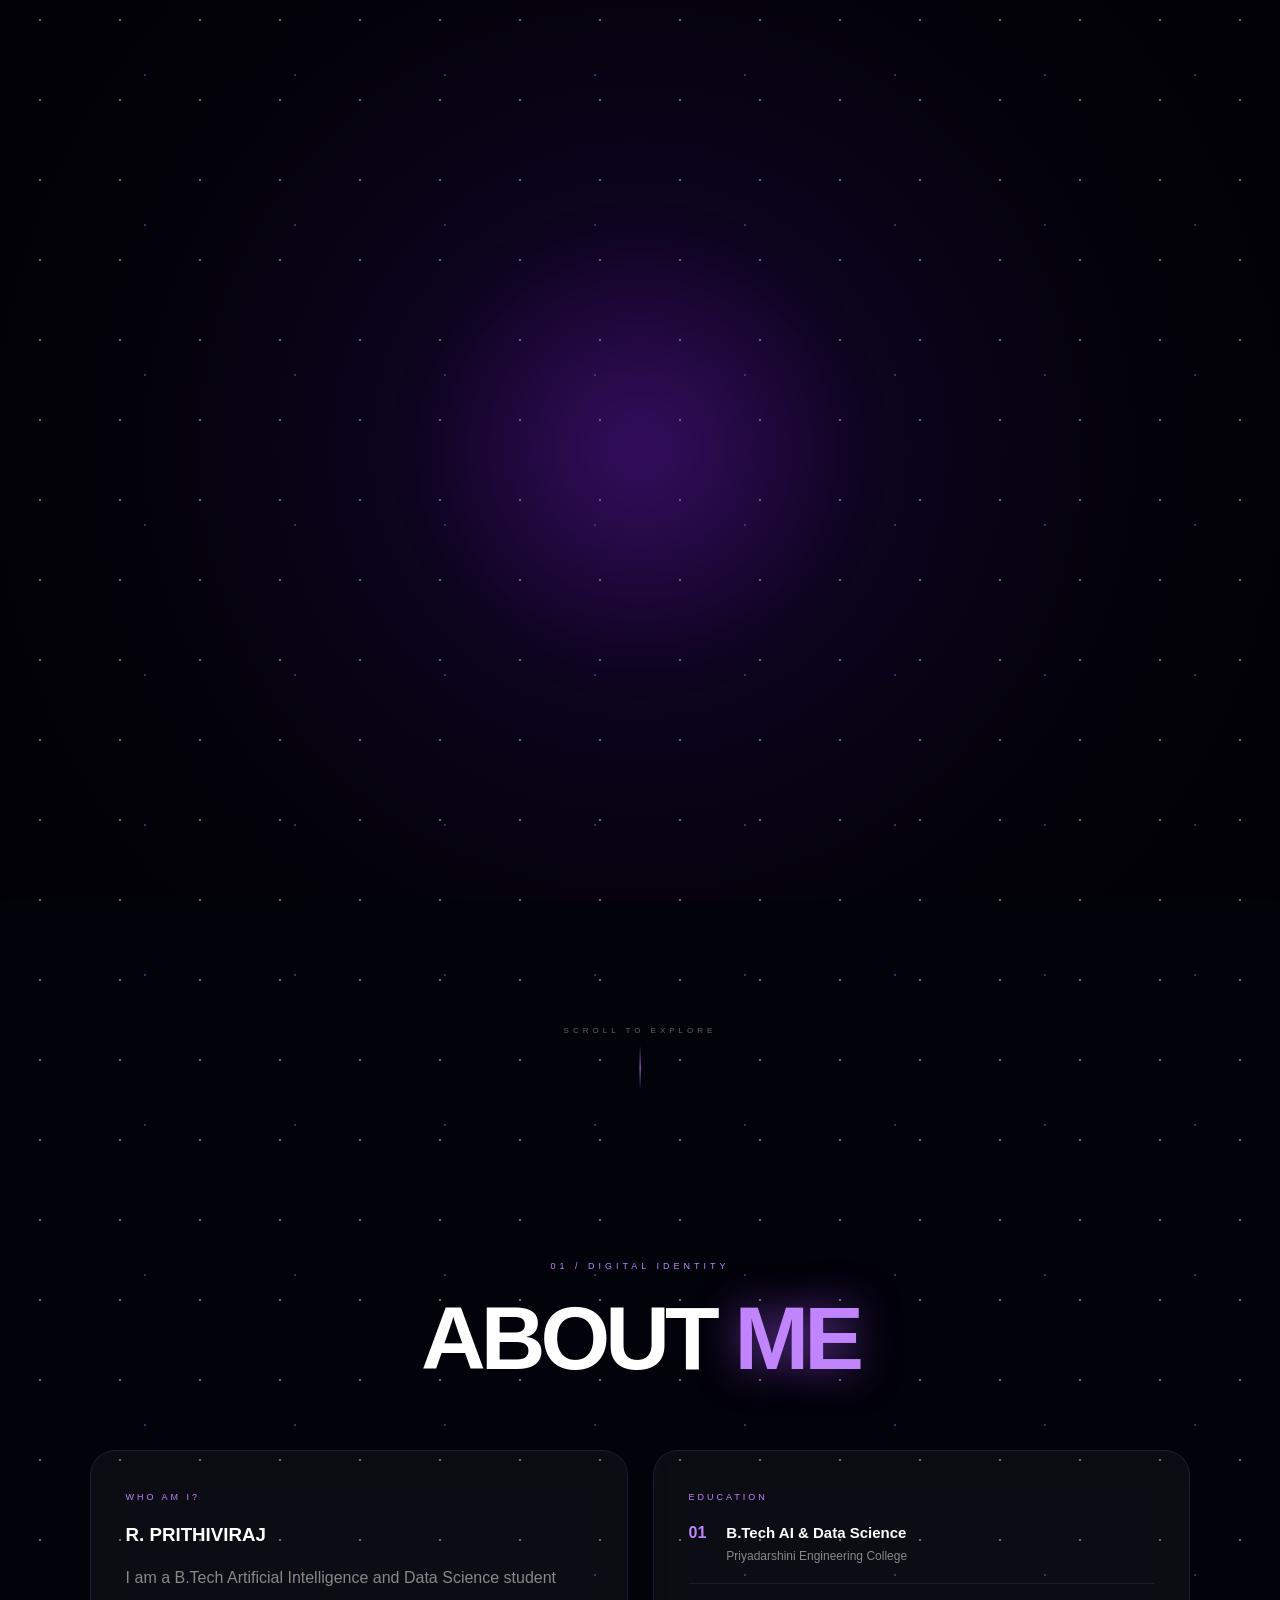
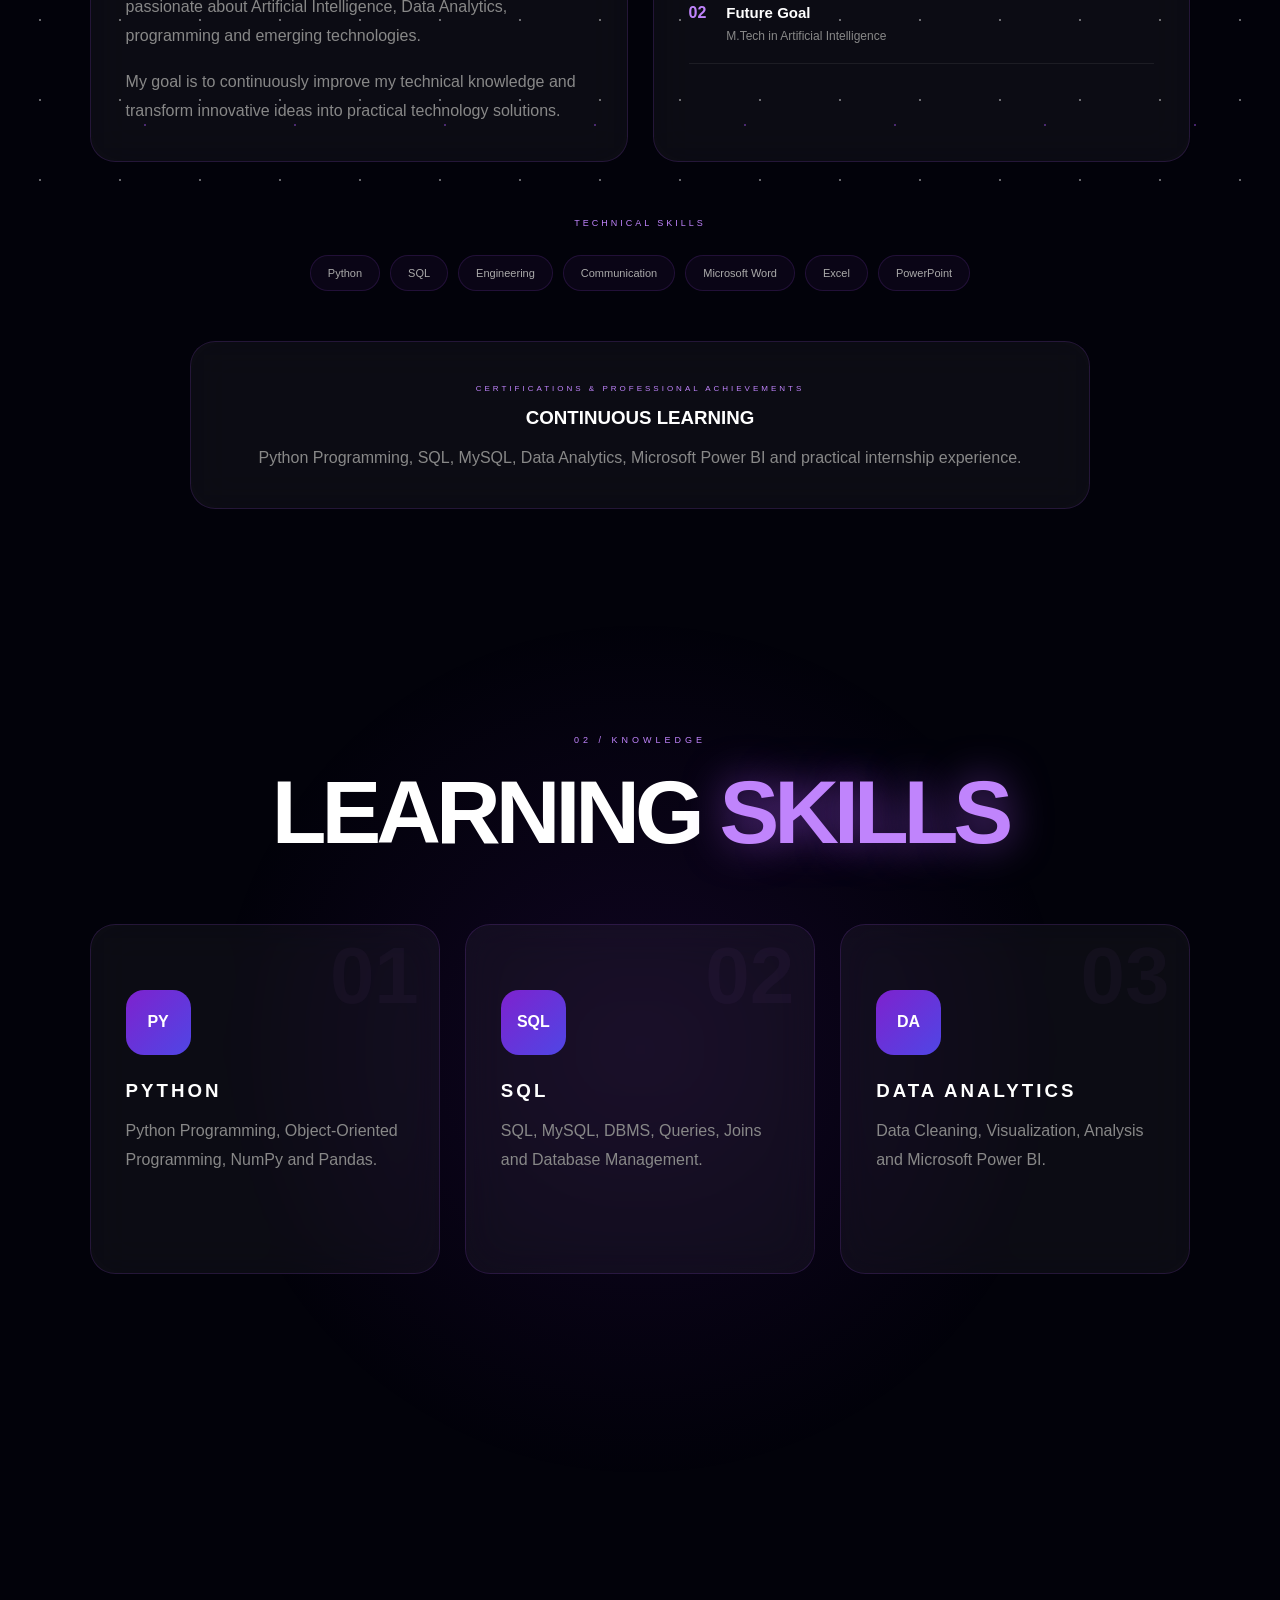
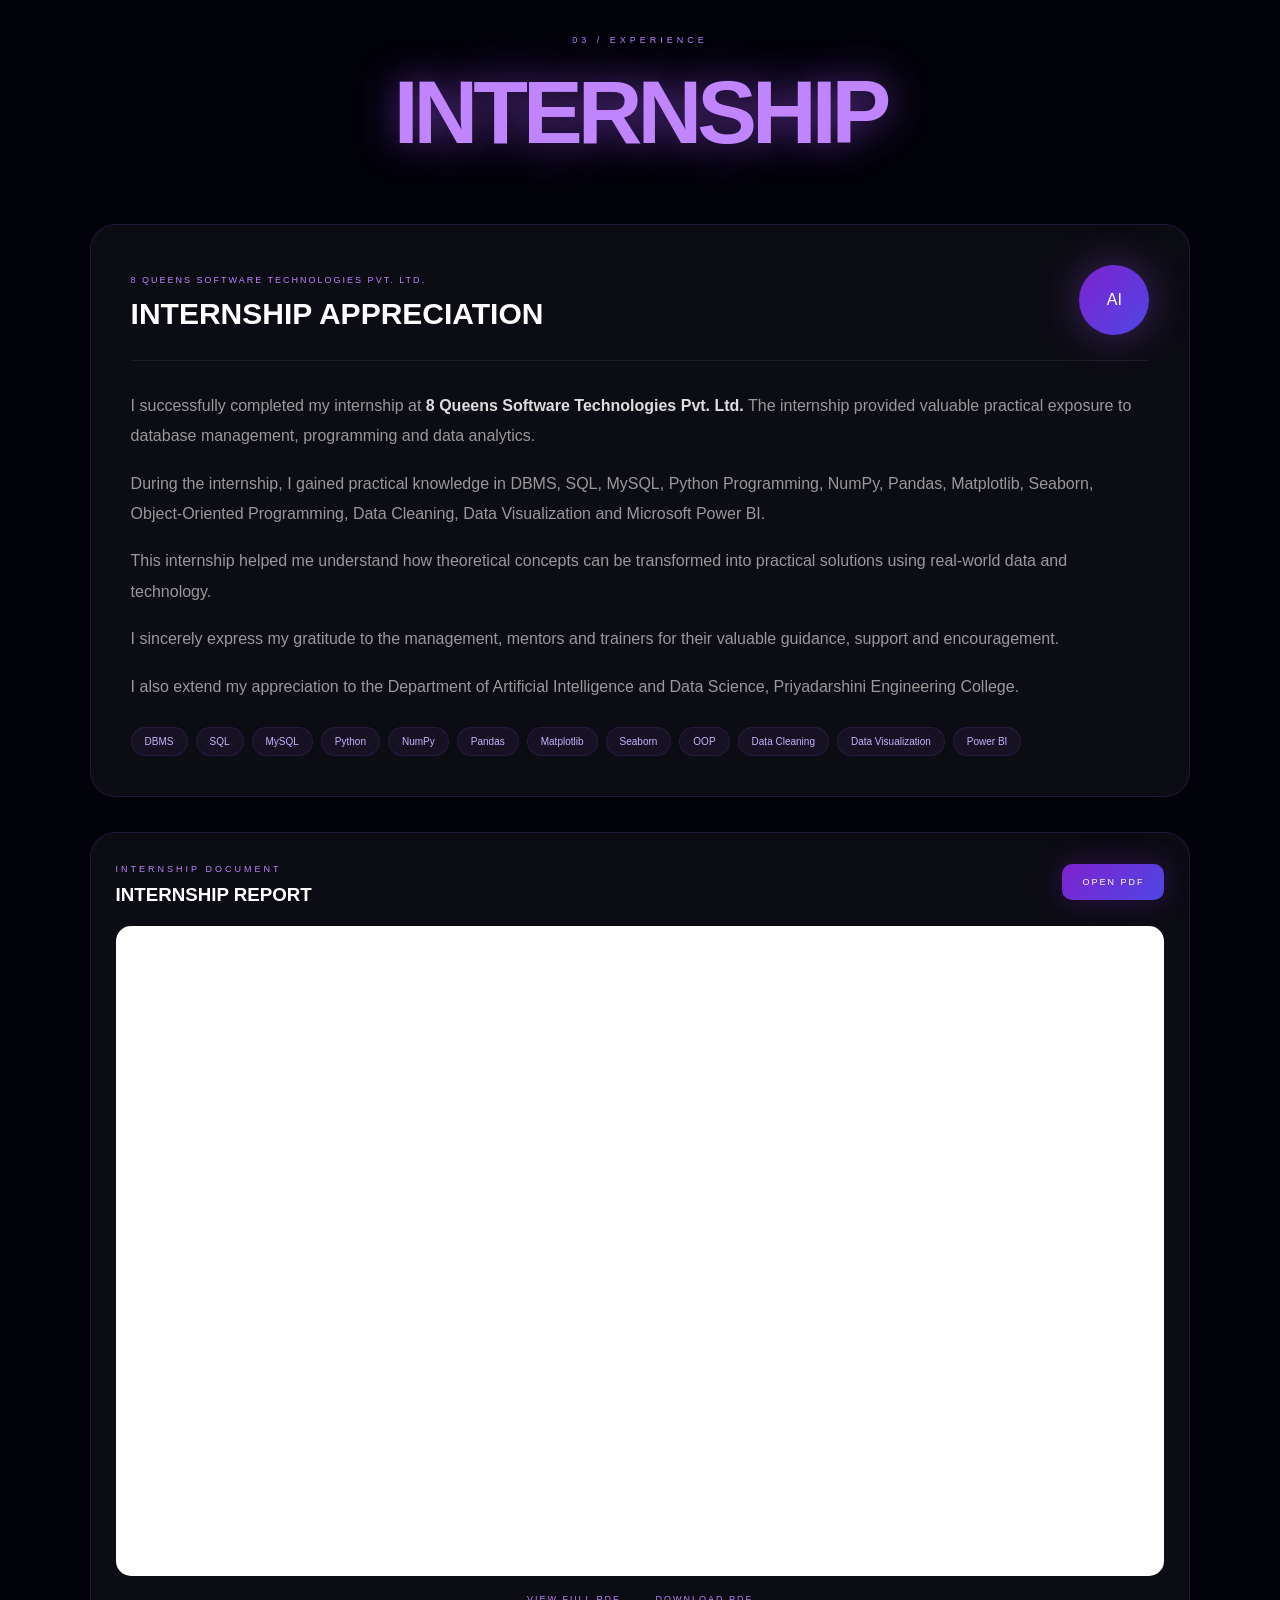
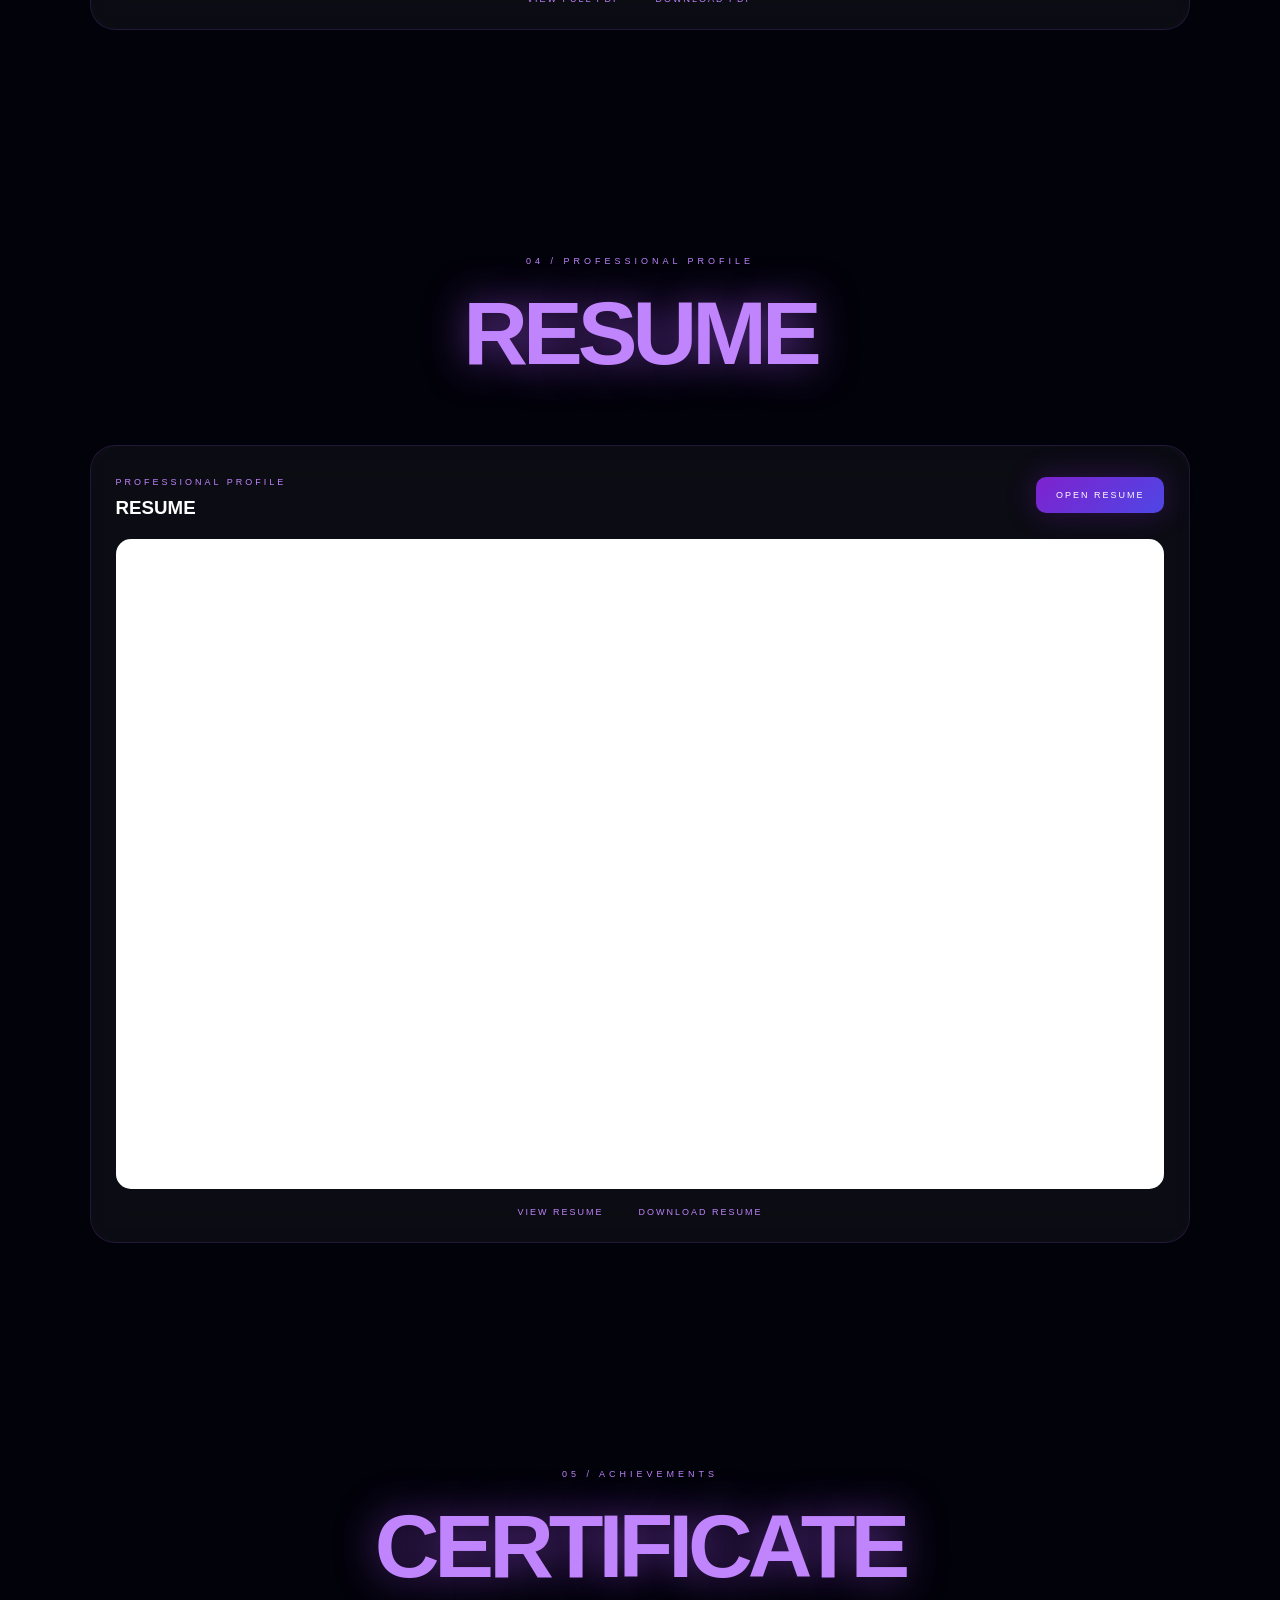
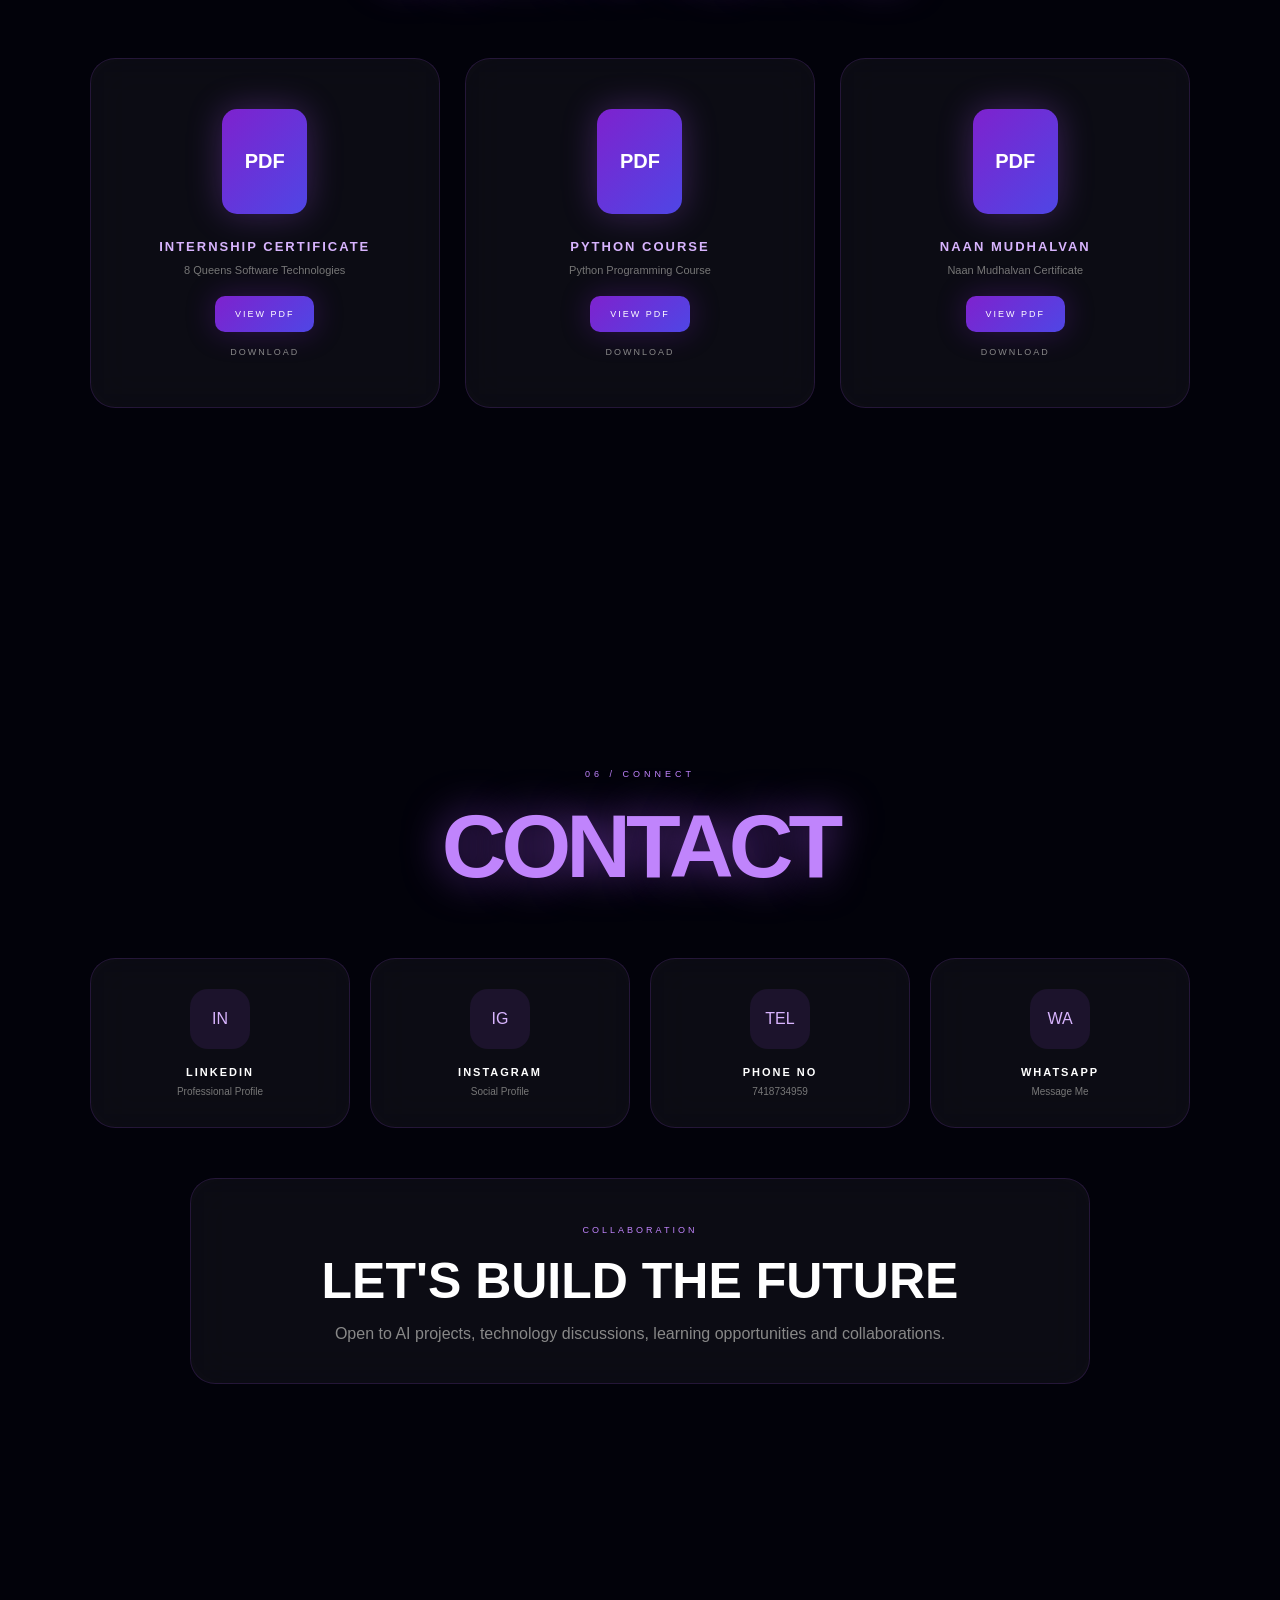
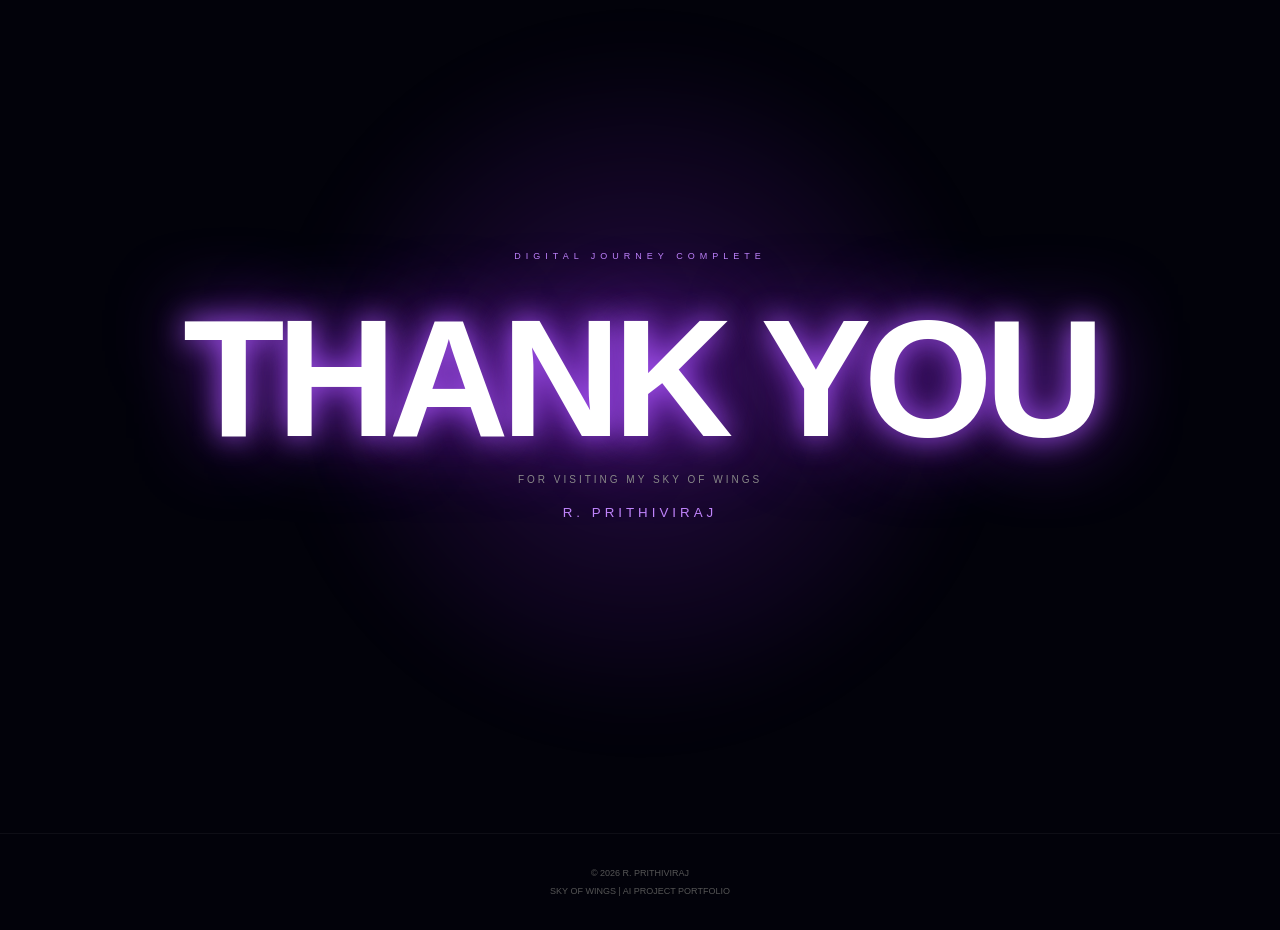
==== commit 2dcdfac5: "photo modification" ====
--- a/index.html
+++ b/index.html
@@ -215,7 +215,7 @@
 
                 <img
                     id="profilePhoto"
-                    src="C:\Users\R PRITHIVIRAJ\Desktop\website\assets\prithiviraj.jpg.jpg"
+                    src="prithiviraj.jpg.jpg"
                     alt="R. PRITHIVIRAJ"
                     onerror="showPhotoError()"
                 >
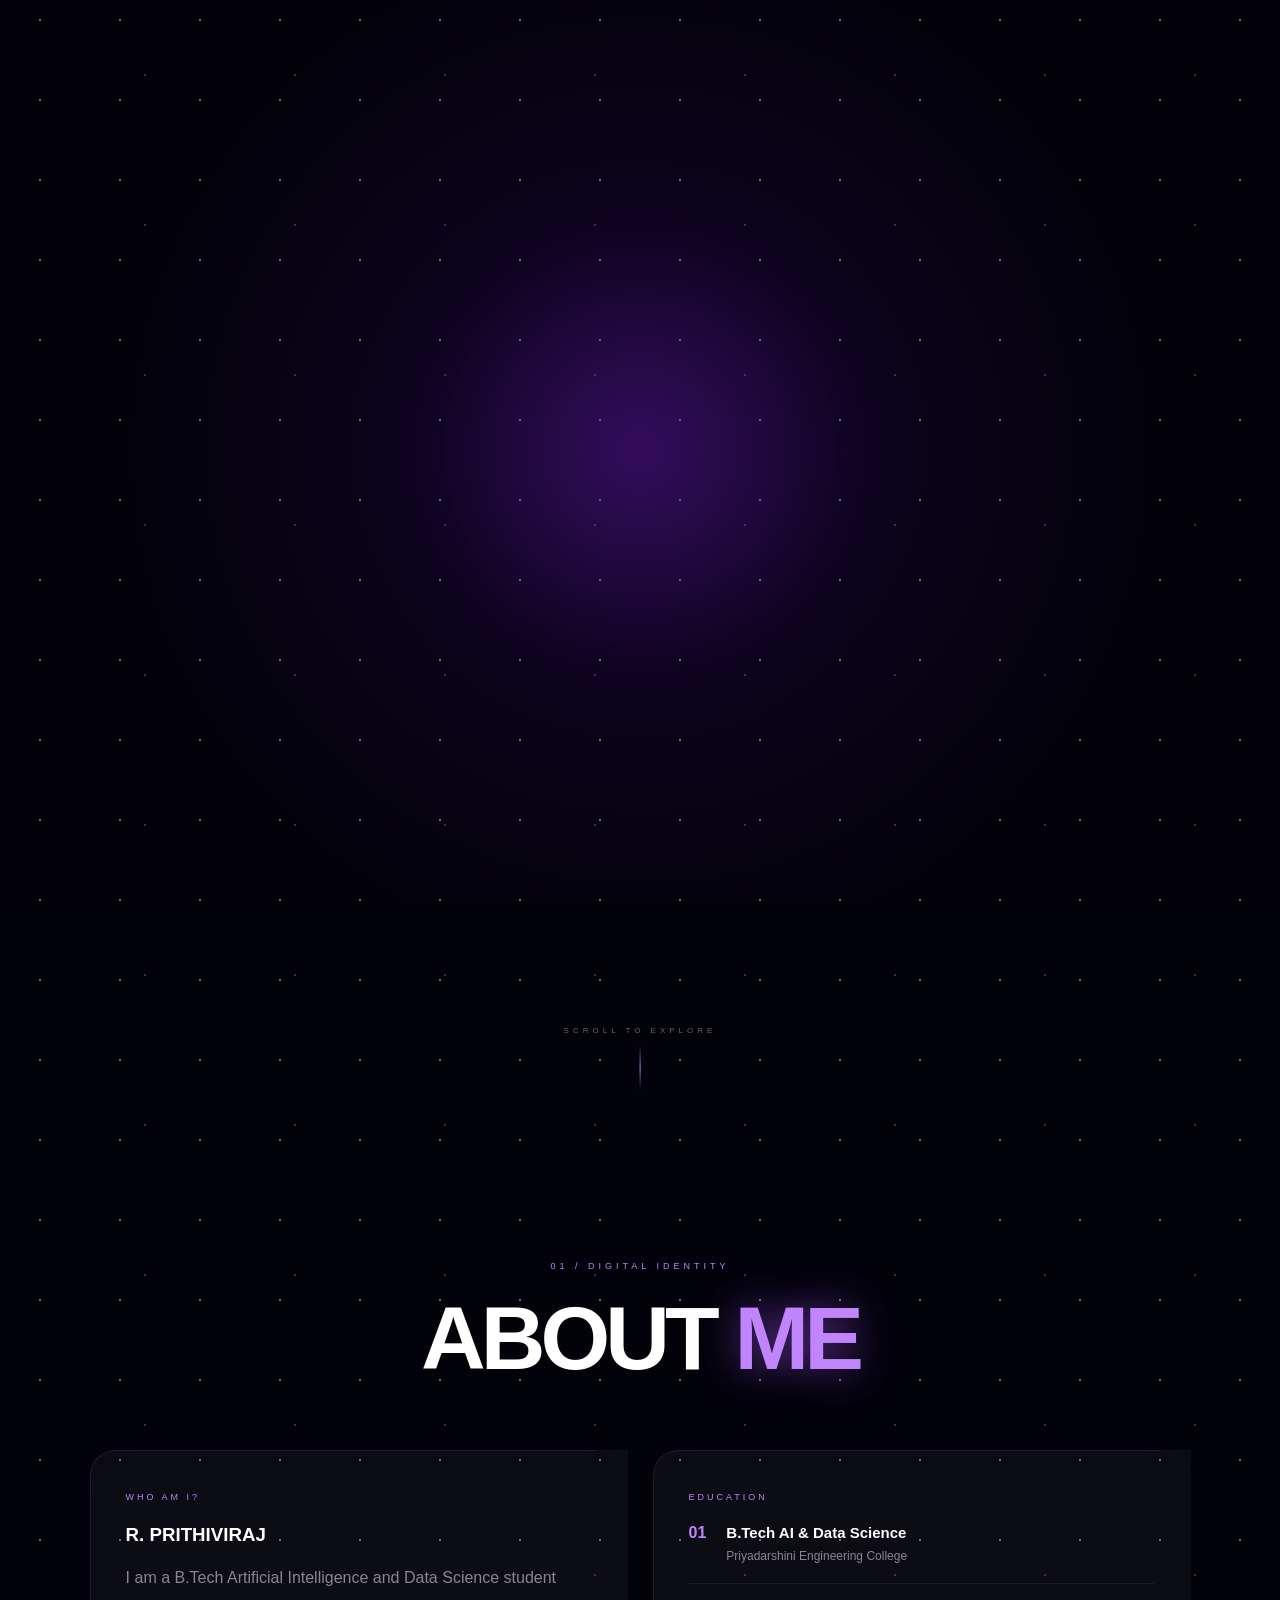
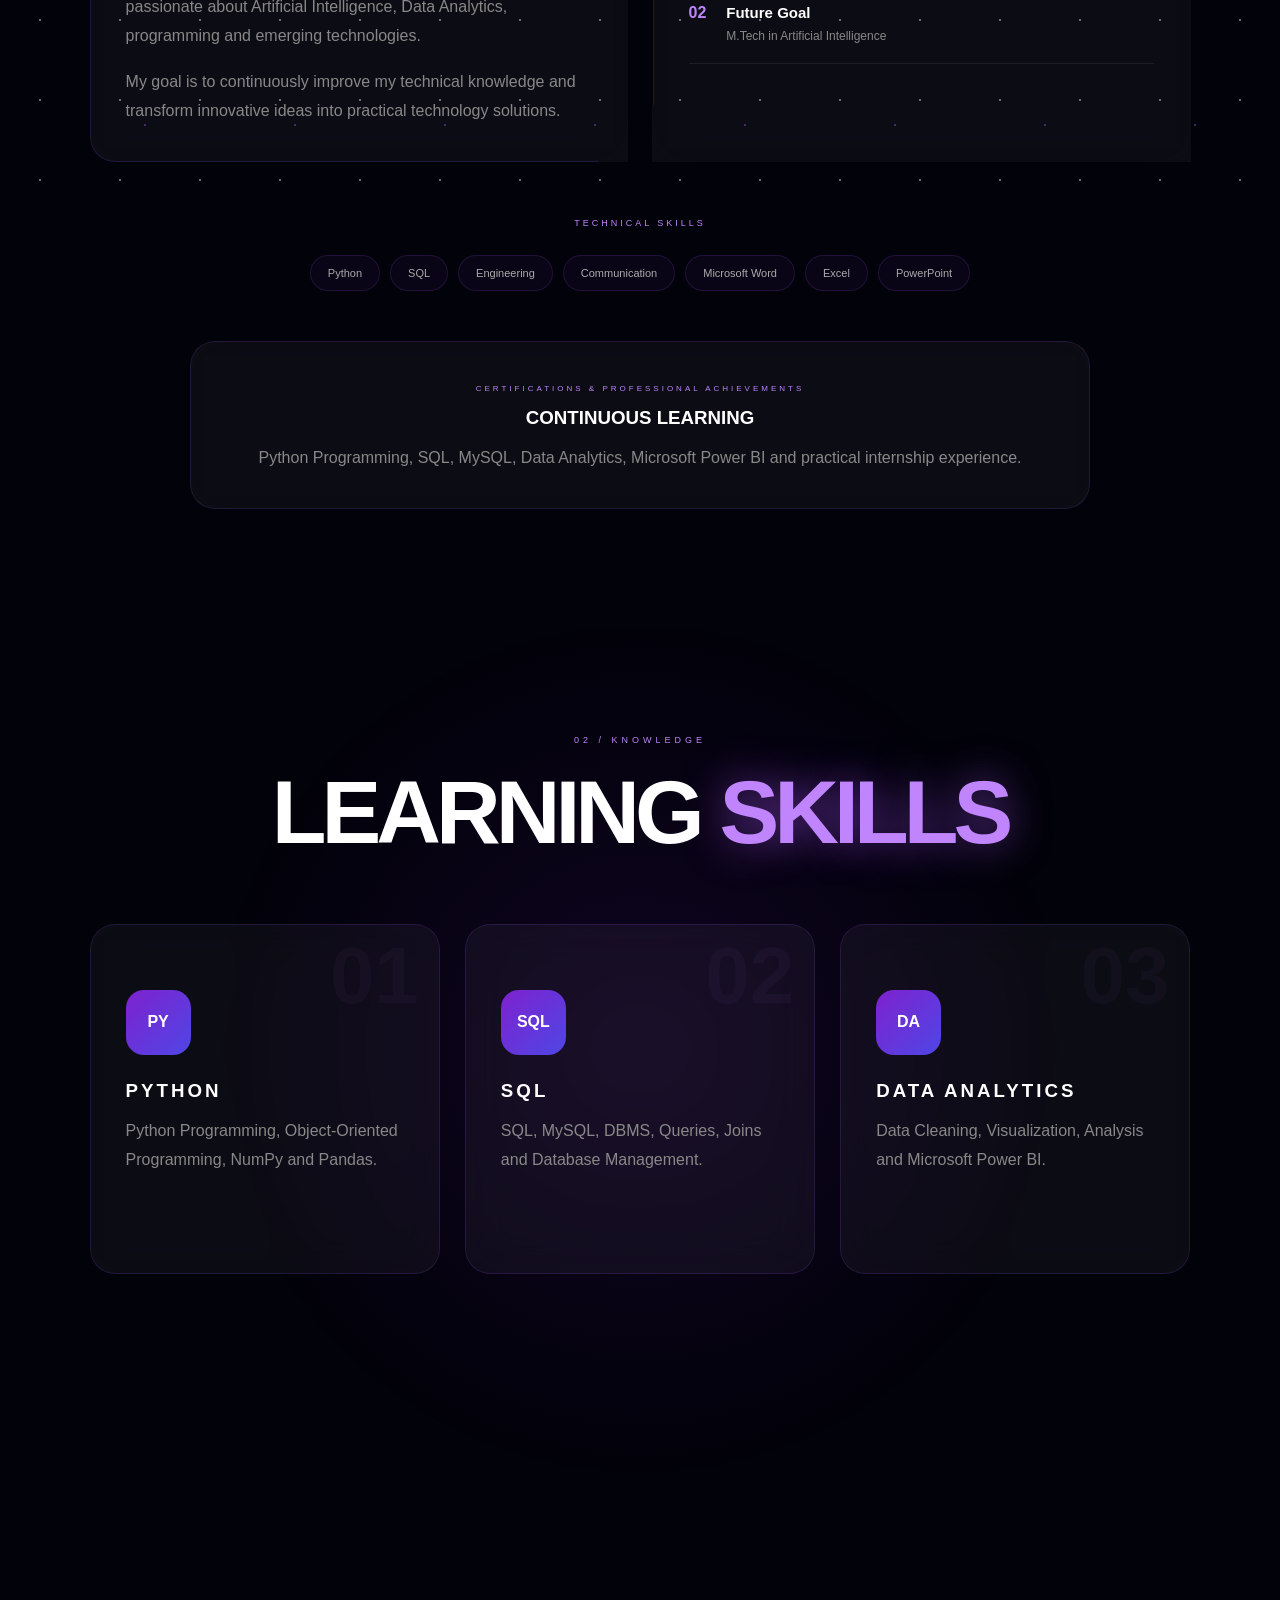
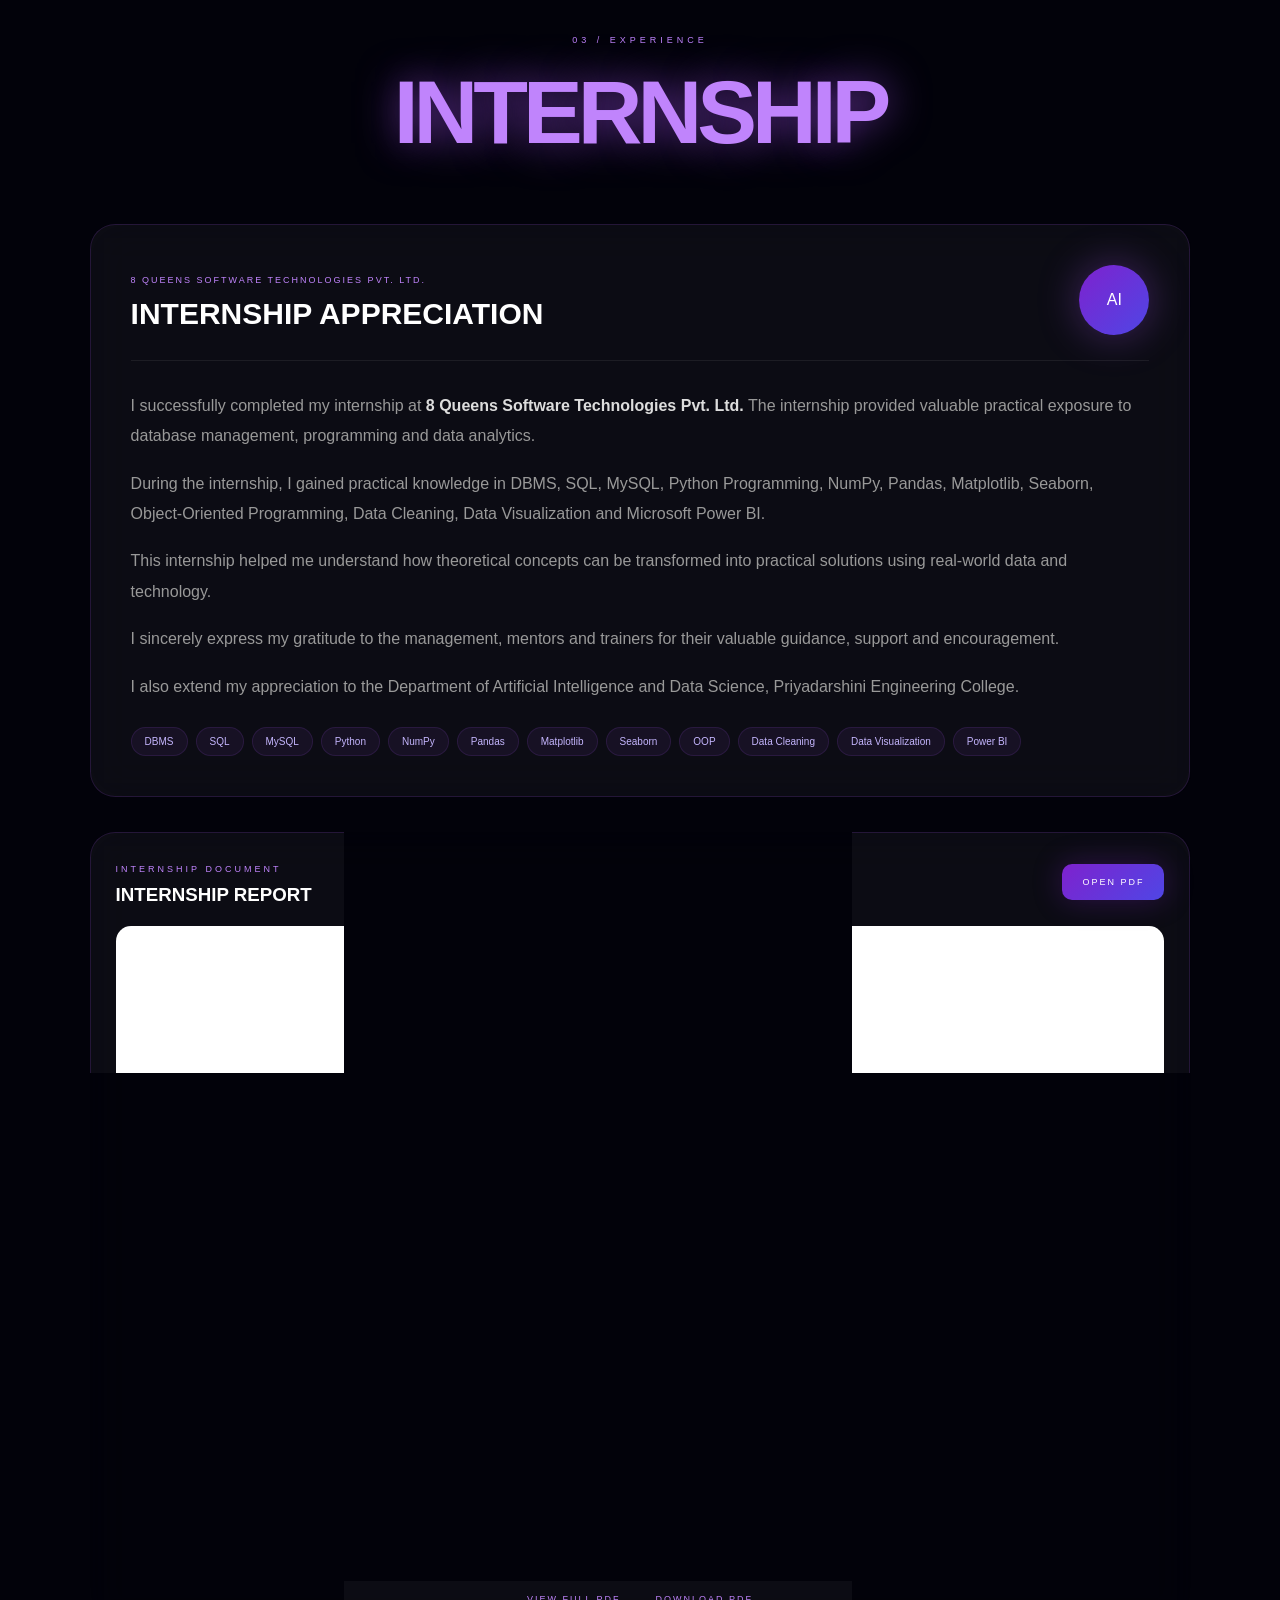
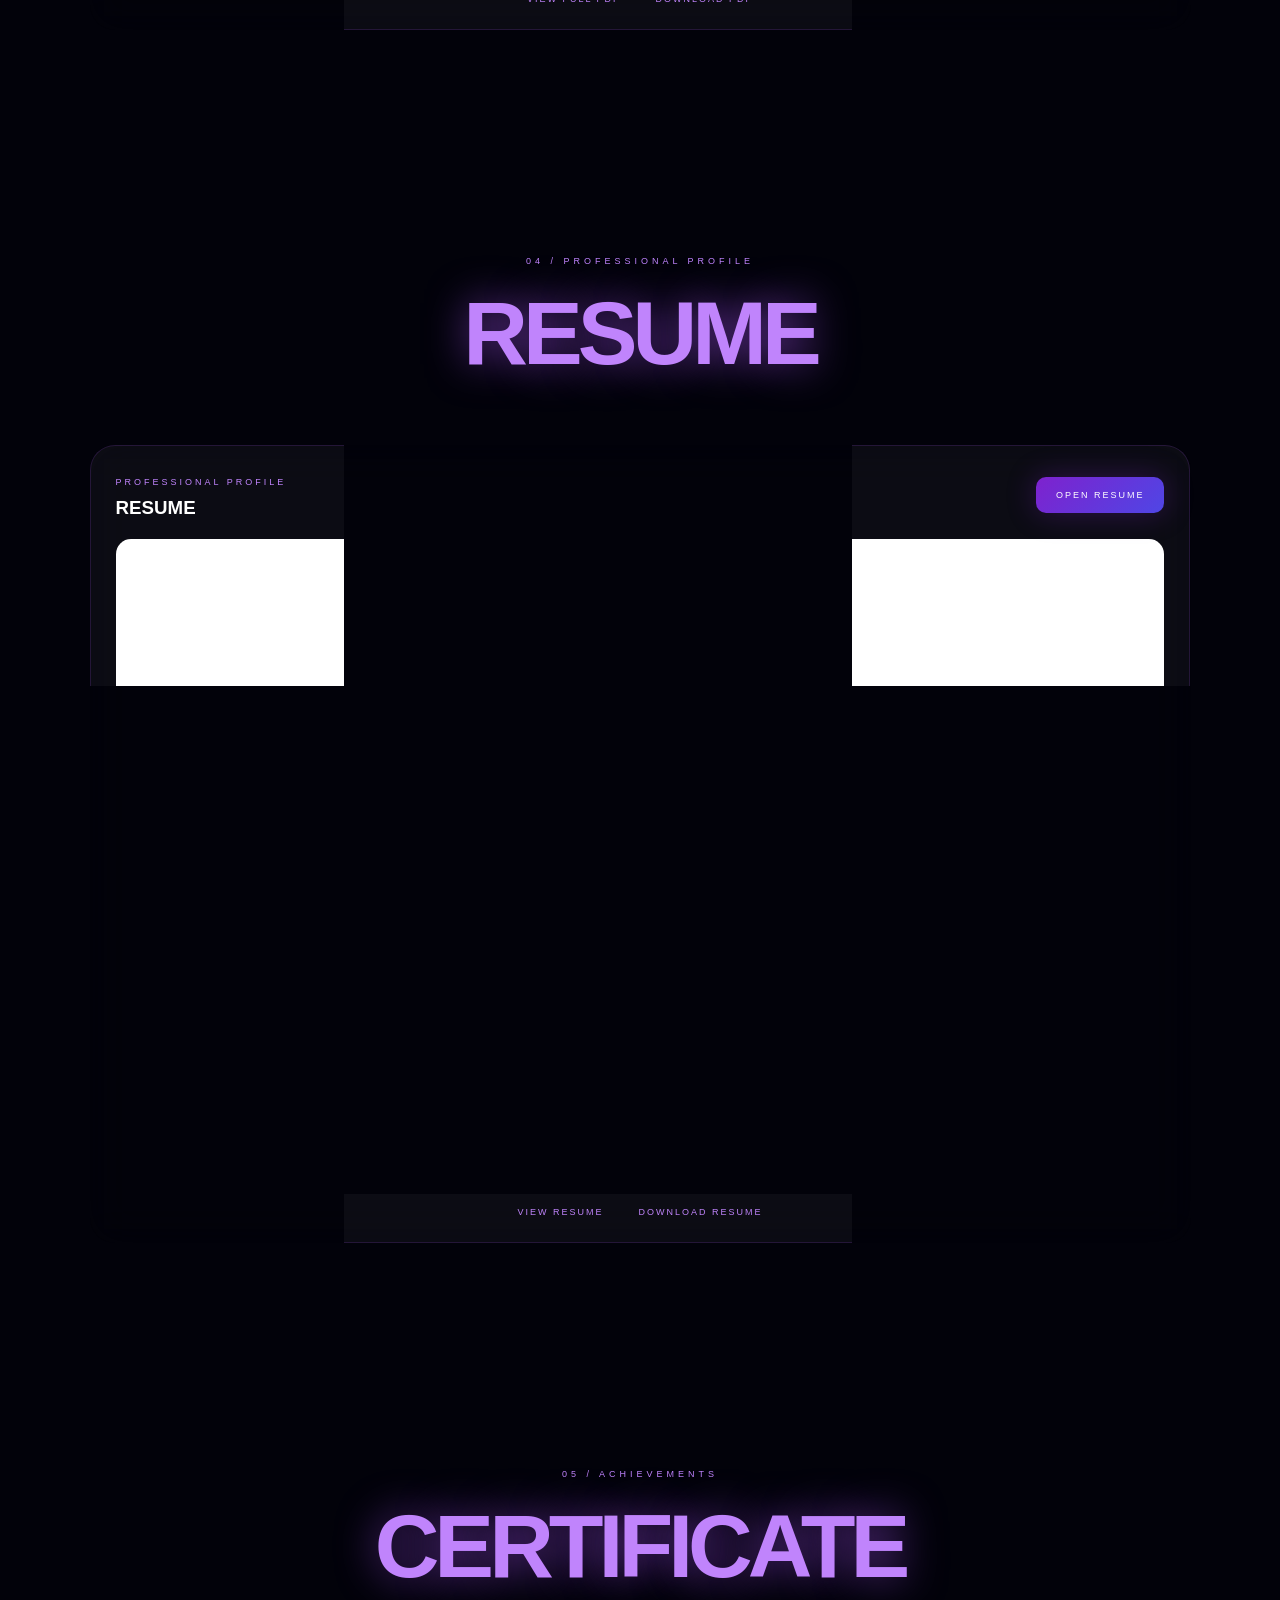
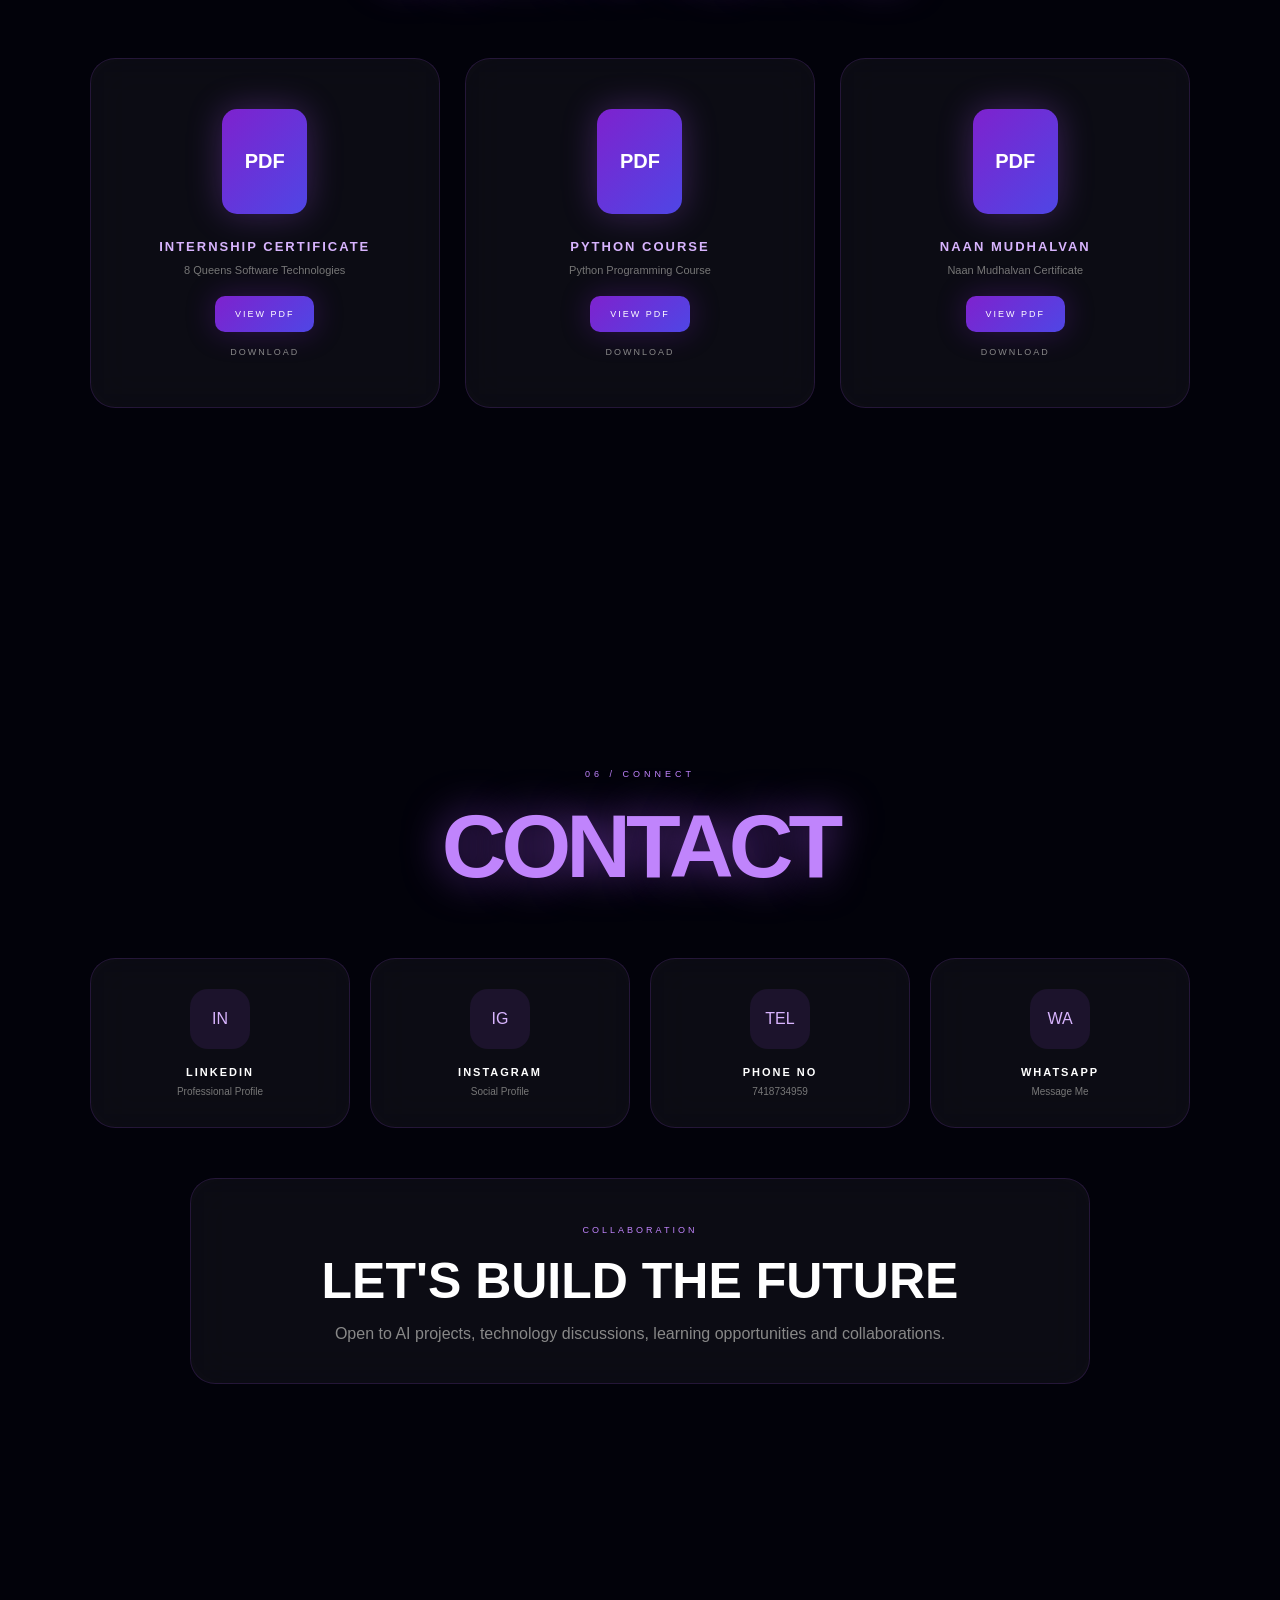
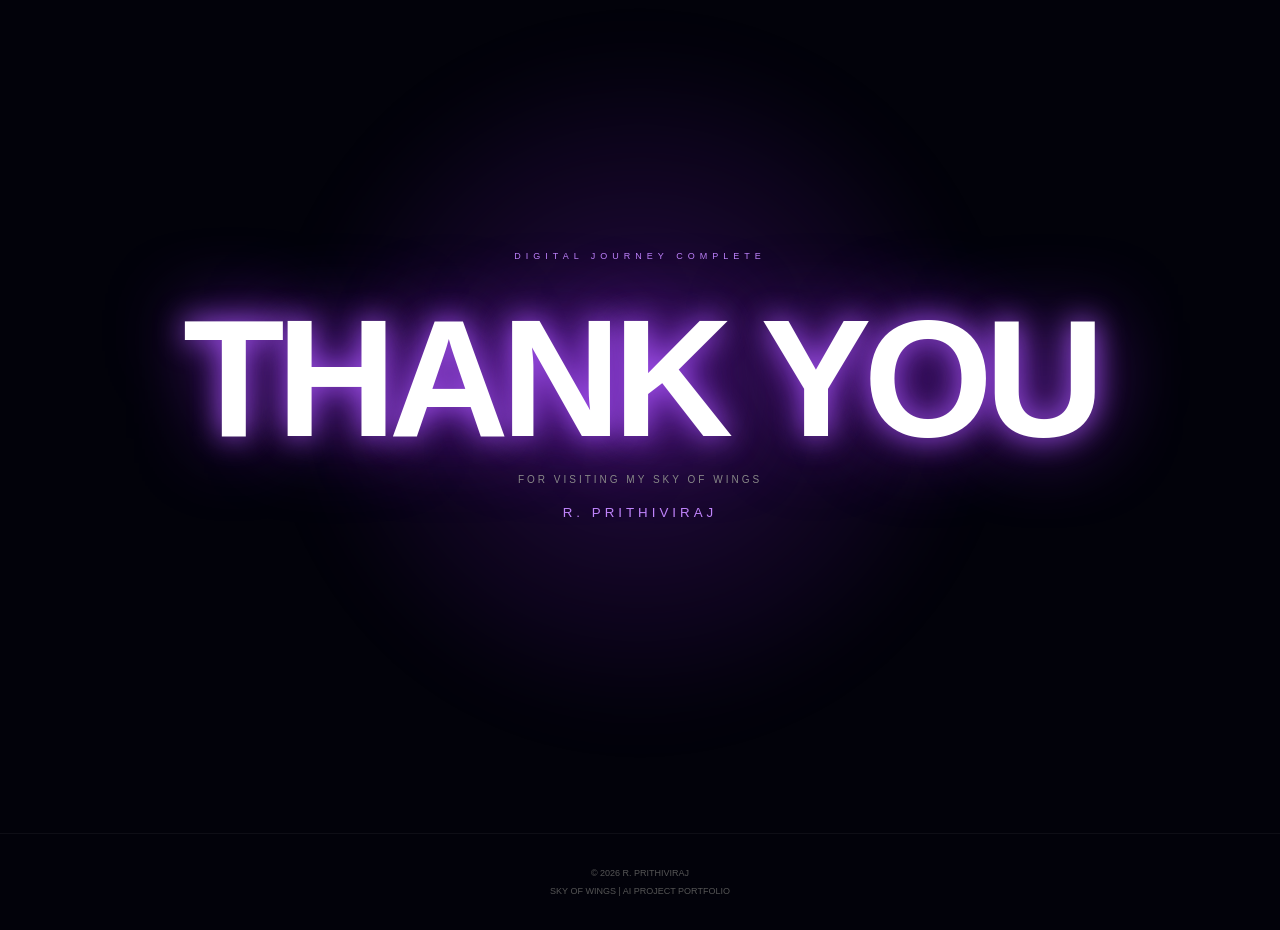
==== commit e02bef5e: "modified" ====
--- a/index.html
+++ b/index.html
@@ -852,7 +852,7 @@
 
 
             <a
-                href="C:\Users\R PRITHIVIRAJ\Desktop\website\assets\pdf\resume.pdf.pdf"
+                href="resume.pdf.pdf"
                 target="_blank"
                 class="btn primary">
 
@@ -864,7 +864,7 @@
 
 
         <iframe
-            src="C:\Users\R PRITHIVIRAJ\Desktop\website\assets\pdf\resume.pdf.pdf"
+            src="resume.pdf.pdf"
             title="Resume">
 
         </iframe>
@@ -873,7 +873,7 @@
         <div class="document-links">
 
             <a
-                href="C:\Users\R PRITHIVIRAJ\Desktop\website\assets\pdf\resume.pdf.pdf"
+                href="resume.pdf.pdf"
                 target="_blank">
 
                 VIEW RESUME
@@ -882,7 +882,7 @@
 
 
             <a
-                href="C:\Users\R PRITHIVIRAJ\Desktop\website\assets\pdf\resume.pdf.pdf"
+                href="resume.pdf.pdf"
                 download>
 
                 DOWNLOAD RESUME
@@ -943,7 +943,7 @@
 
 
             <a
-                href="C:\Users\R PRITHIVIRAJ\Desktop\website\assets\pdf\internship-certificate.pdf"
+                href="internship-certificate.pdf"
                 target="_blank"
                 class="btn primary">
 
@@ -953,7 +953,7 @@
 
 
             <a
-                href="C:\Users\R PRITHIVIRAJ\Desktop\website\assets\pdf\internship-certificate.pdf"
+                href="internship-certificate.pdf"
                 download
                 class="download-link">
 
@@ -985,7 +985,7 @@
 
 
             <a
-                href="C:\Users\R PRITHIVIRAJ\Desktop\website\assets\pdf\python-course.pdf.pdf"
+                href="python-course.pdf.pdf"
                 target="_blank"
                 class="btn primary">
 
@@ -995,7 +995,7 @@
 
 
             <a
-                href="C:\Users\R PRITHIVIRAJ\Desktop\website\assets\pdf\python-course.pdf.pdf"
+                href="python-course.pdf.pdf"
                 download
                 class="download-link">
 
@@ -1027,7 +1027,7 @@
 
 
             <a
-                href="C:\Users\R PRITHIVIRAJ\Desktop\website\assets\pdf\naan-mudhalvan.pdf.pdf"
+                href="naan-mudhalvan.pdf.pdf"
                 target="_blank"
                 class="btn primary">
 
@@ -1037,7 +1037,7 @@
 
 
             <a
-                href="C:\Users\R PRITHIVIRAJ\Desktop\website\assets\pdf\naan-mudhalvan.pdf.pdf"
+                href="naan-mudhalvan.pdf.pdf"
                 download
                 class="download-link">
 
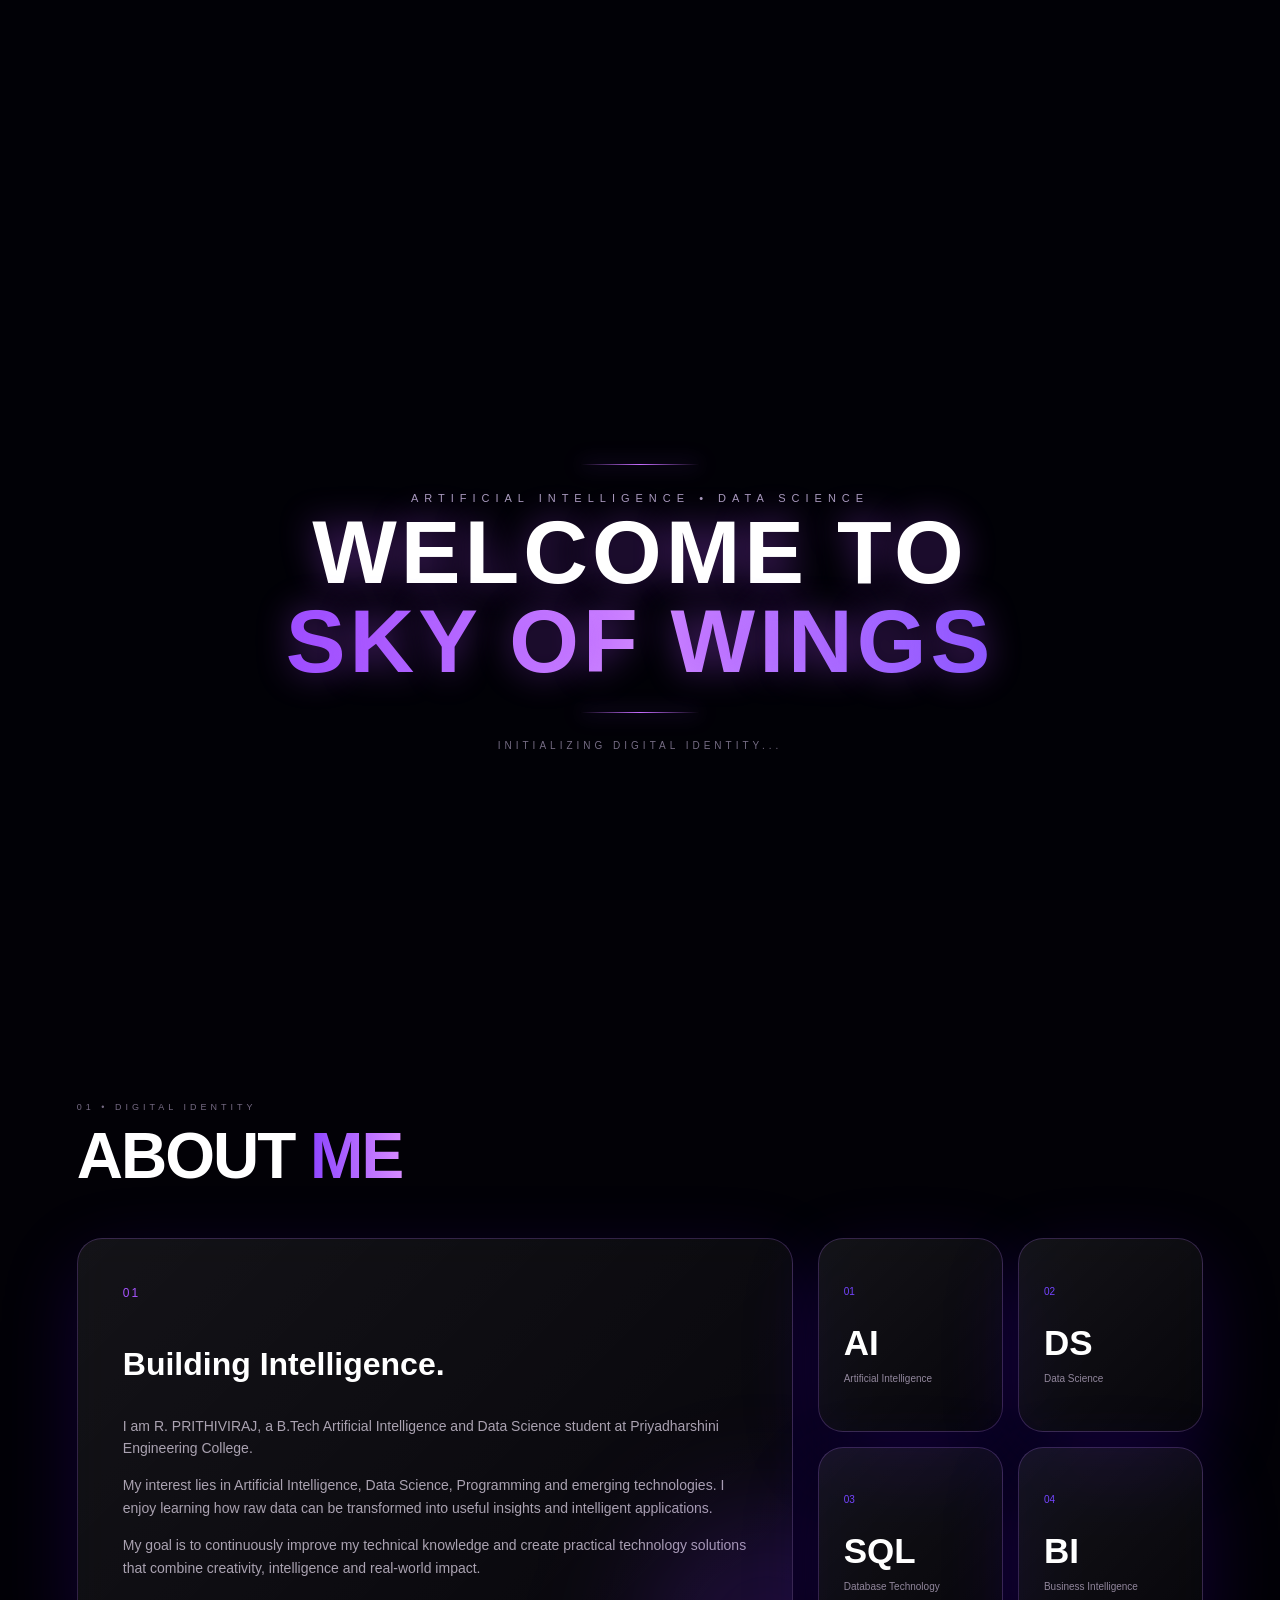
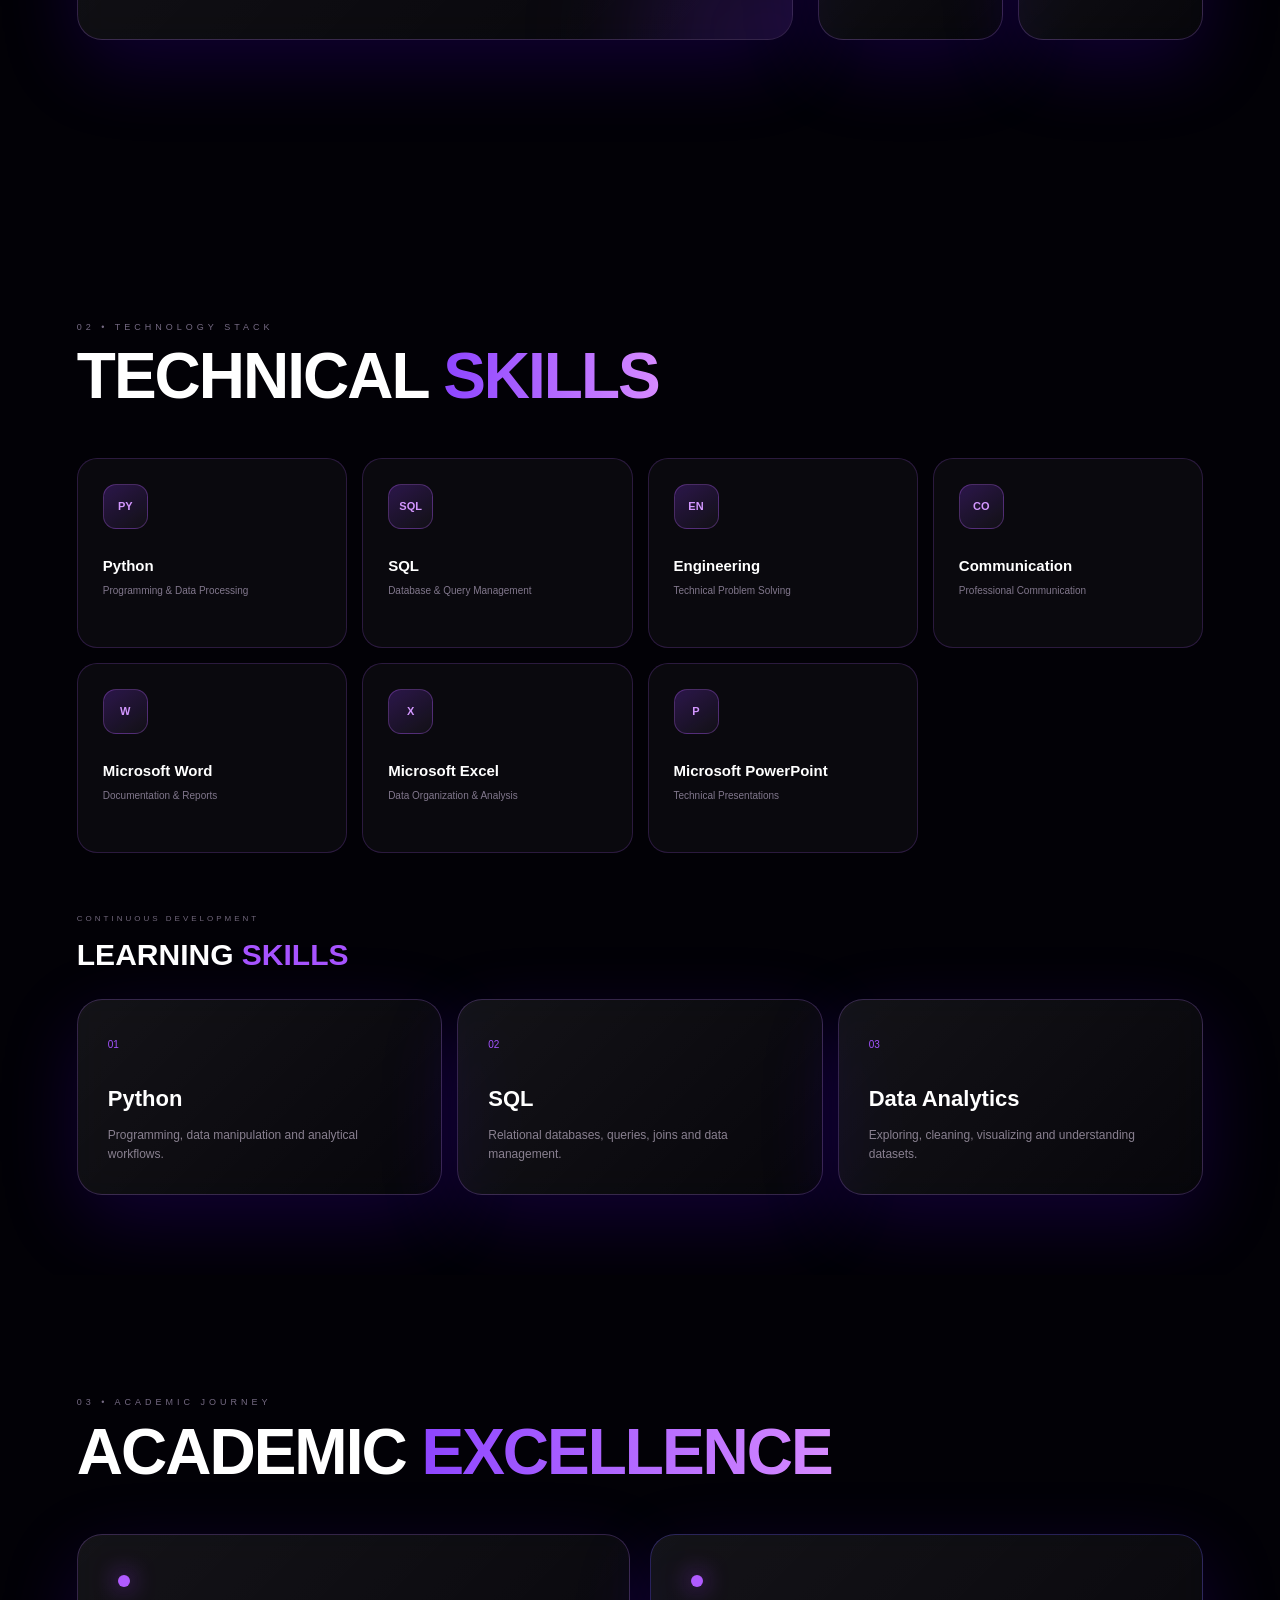
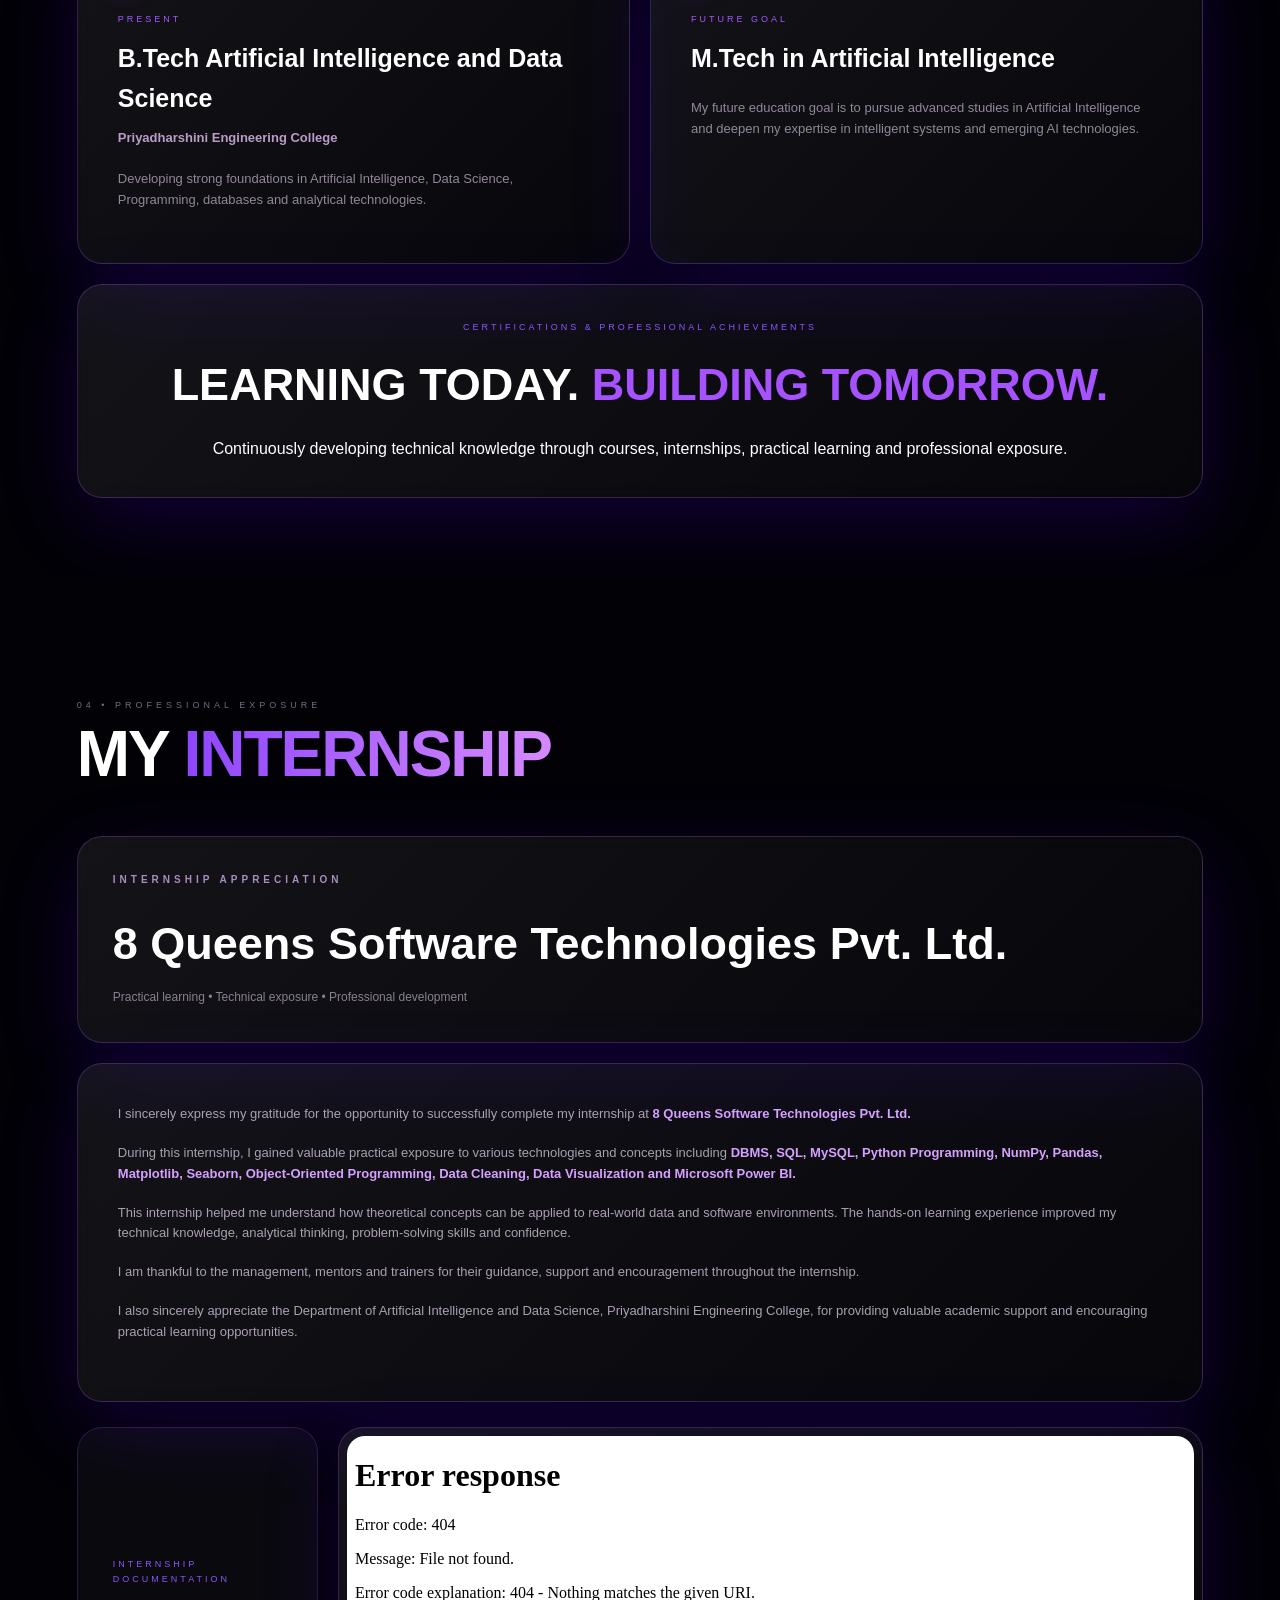
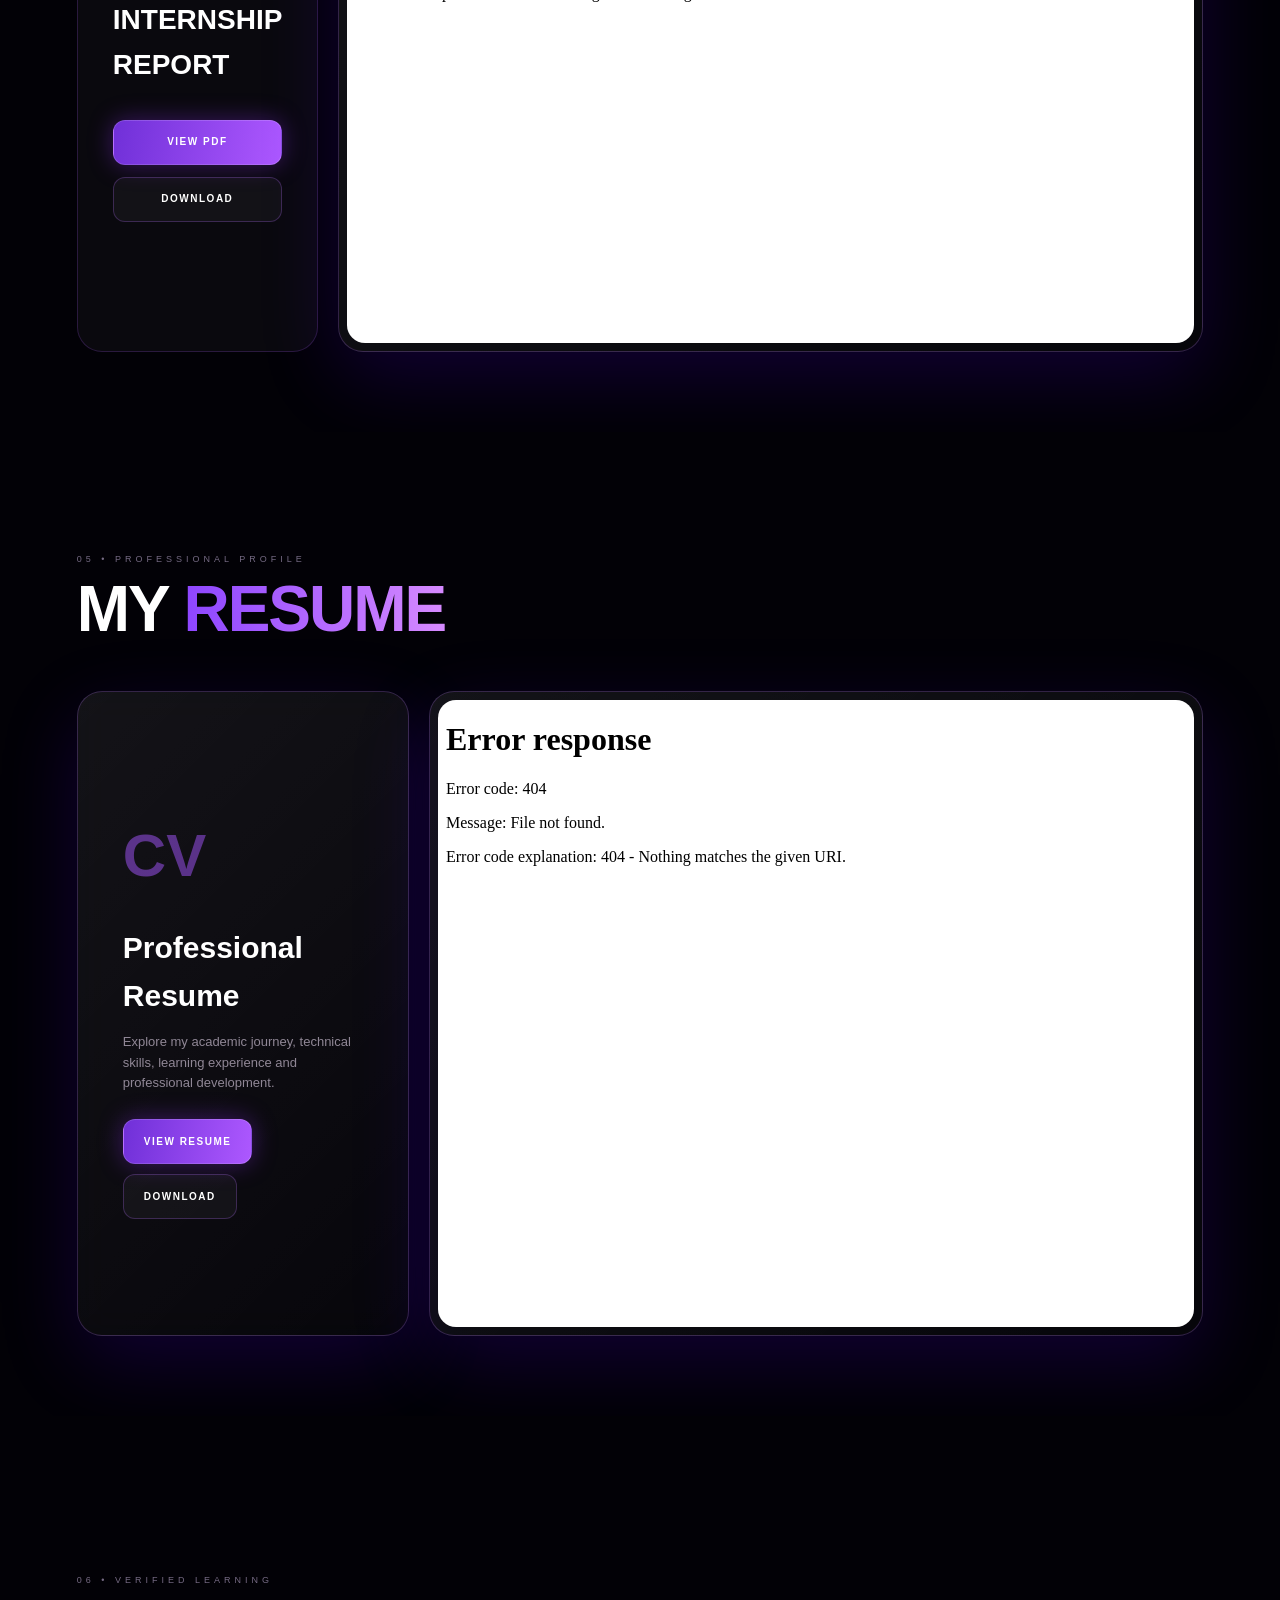
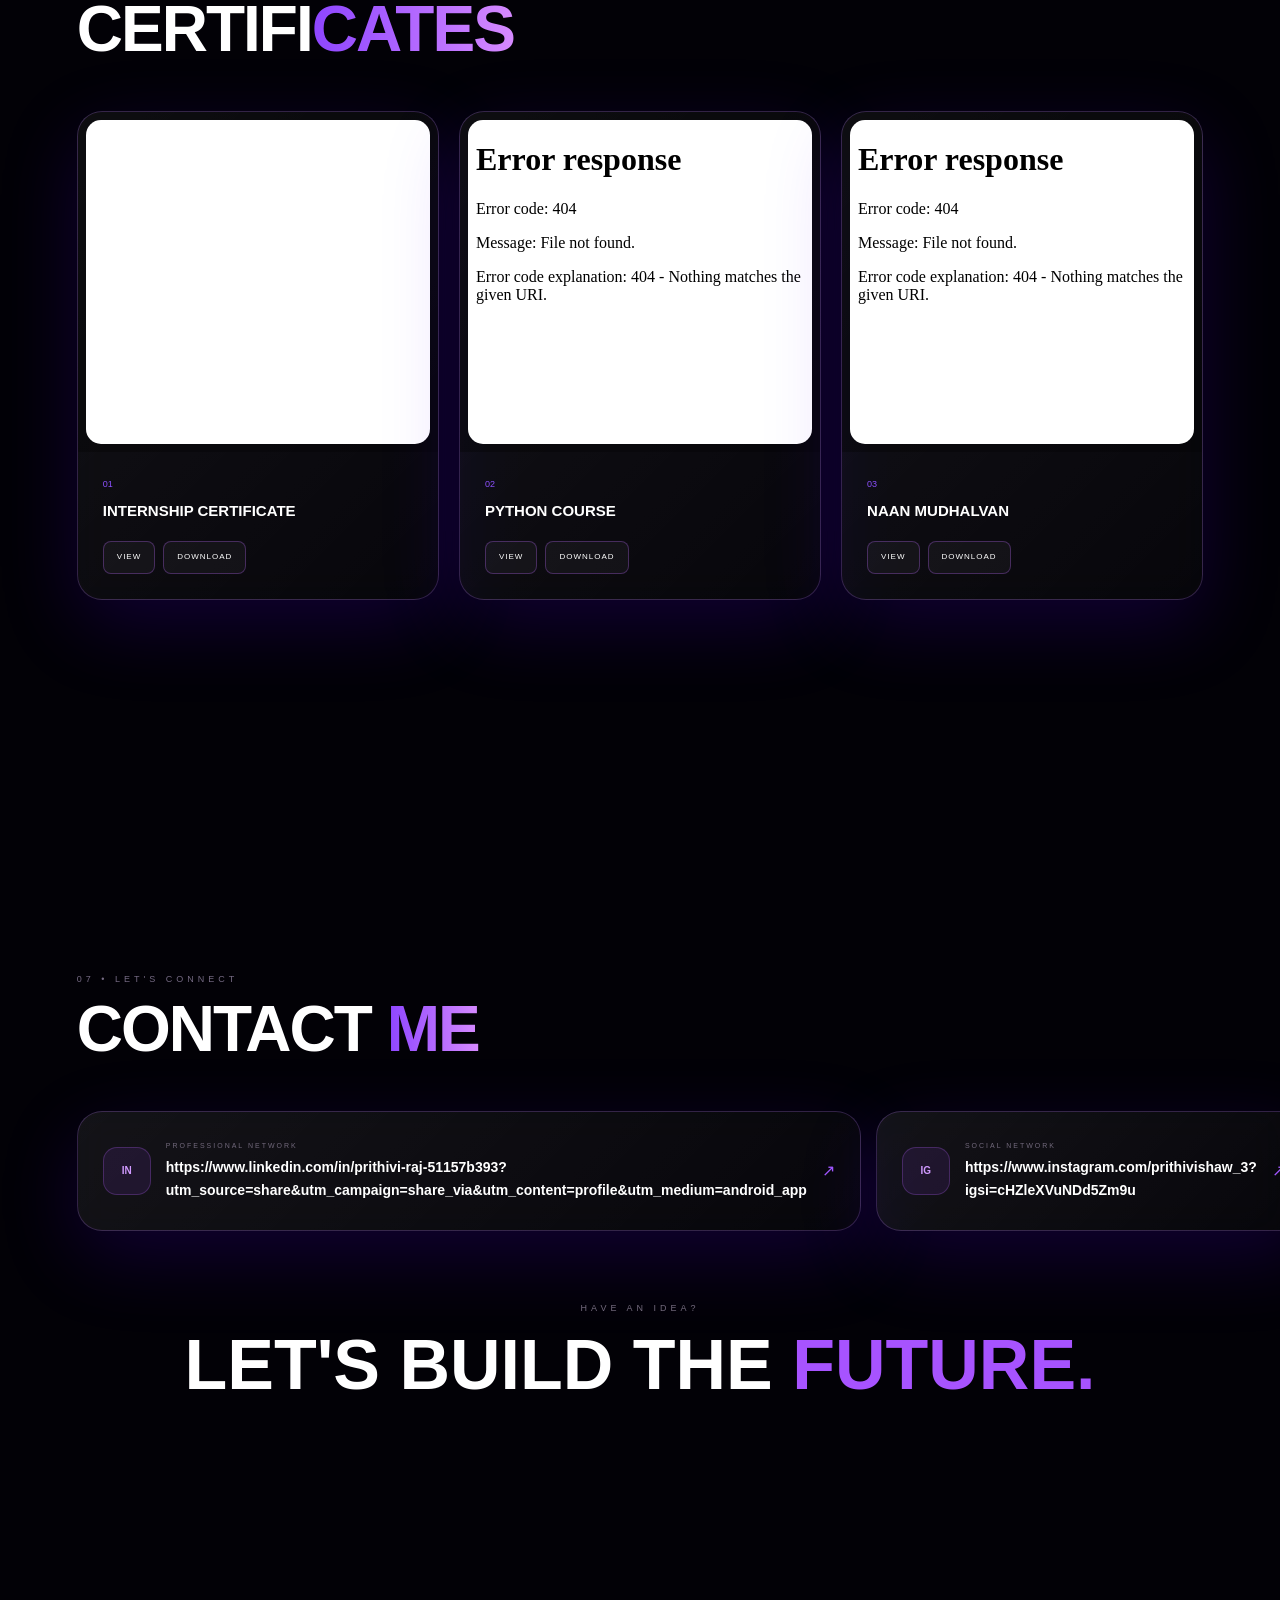
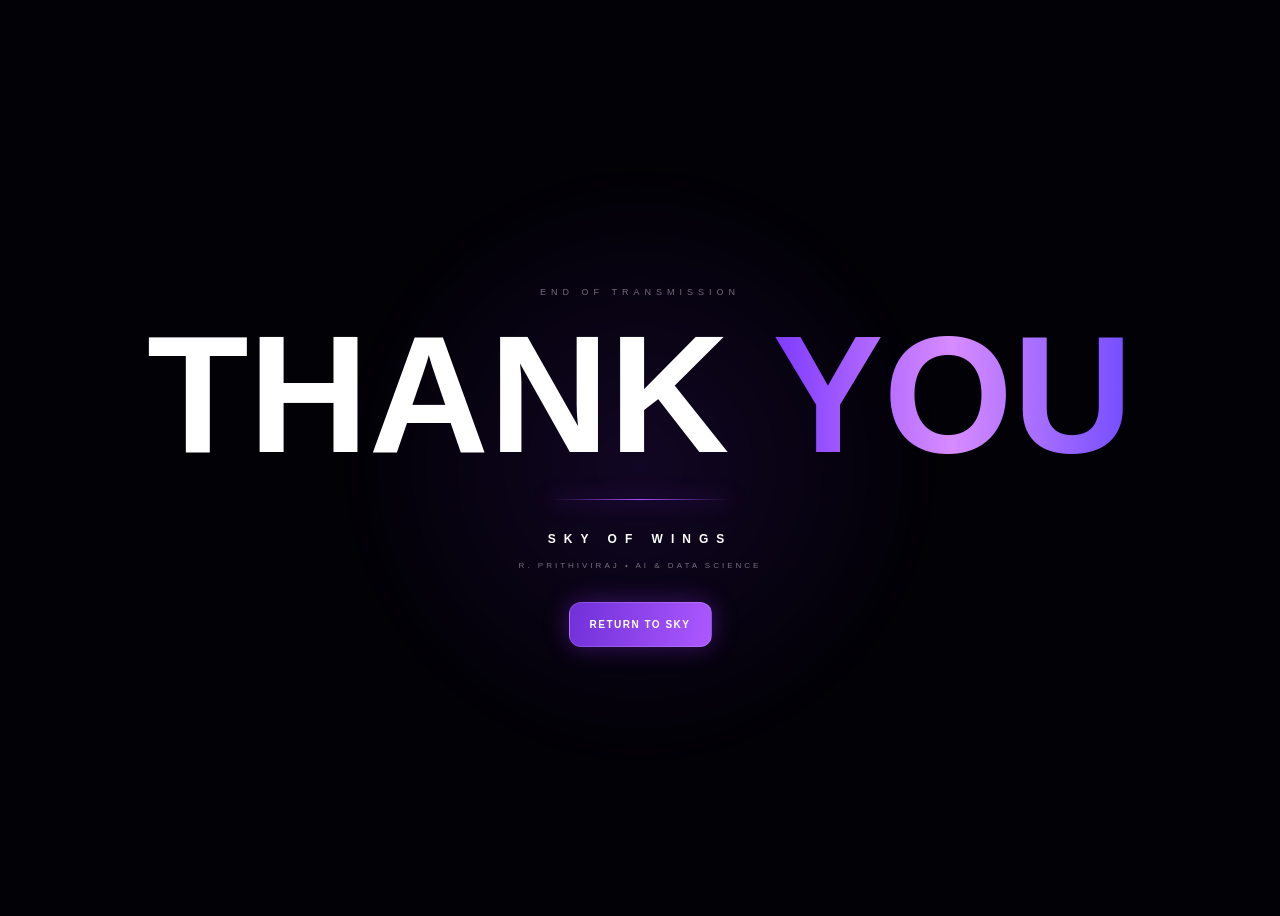
==== commit e09cf1fd: "modified full code" ====
--- a/index.html
+++ b/index.html
@@ -1,1255 +1,1070 @@
 <!DOCTYPE html>
 <html lang="en">
-
 <head>
-
     <meta charset="UTF-8">
-
-    <meta name="viewport"
-          content="width=device-width, initial-scale=1.0">
-
-    <meta name="description"
-          content="R. PRITHIVIRAJ AI and Data Science Portfolio">
-
-    <title>Sky of Wings | AI Portfolio</title>
-
-    <link rel="stylesheet"
-          href="style.css">
-
+    <meta name="viewport" content="width=device-width, initial-scale=1.0">
+
+    <title>SKY OF WINGS | AI PROJECT PORTFOLIO</title>
+
+    <meta
+        name="description"
+        content="R. PRITHIVIRAJ - B.Tech Artificial Intelligence and Data Science Student Portfolio"
+    >
+
+    <link rel="stylesheet" href="style.css">
 </head>
 
-
 <body>
 
-
-<!-- =====================================================
-                    4 SECOND INTRO
-===================================================== -->
-
-<div id="intro">
-
-    <div class="intro-stars"></div>
-
-    <div class="intro-orb"></div>
-
-    <div class="intro-content">
-
-        <div class="intro-line"></div>
-
-        <p>
-            ARTIFICIAL INTELLIGENCE × DATA SCIENCE
-        </p>
-
-        <h1>
-
-            WELCOME TO
-
-            <span>
-                SKY OF WING
-            </span>
-
-        </h1>
-
-        <div class="intro-line"></div>
-
-        <small>
-            INITIALIZING DIGITAL IDENTITY...
-        </small>
+    <!-- =====================================================
+         WARP SPEED SPACE BACKGROUND
+    ====================================================== -->
+
+    <canvas id="spaceCanvas"></canvas>
+
+    <div class="space-overlay"></div>
+
+    <div class="mouse-glow"></div>
+
+
+    <!-- =====================================================
+         CINEMATIC INTRO
+    ====================================================== -->
+
+    <section id="intro" class="intro-screen">
+
+        <div class="intro-stars"></div>
+
+        <div class="intro-content">
+
+            <div class="intro-line"></div>
+
+            <p class="intro-small">
+                ARTIFICIAL INTELLIGENCE • DATA SCIENCE
+            </p>
+
+            <h1>
+                WELCOME TO
+                <span>SKY OF WINGS</span>
+            </h1>
+
+            <div class="intro-line"></div>
+
+            <p class="intro-loading">
+                INITIALIZING DIGITAL IDENTITY...
+            </p>
+
+        </div>
+
+    </section>
+
+
+    <!-- =====================================================
+         NAVIGATION
+    ====================================================== -->
+
+    <header class="navbar">
+
+        <a href="#home" class="nav-logo">
+            SKY<span>OF</span>WINGS
+        </a>
+
+        <button
+            class="hamburger"
+            id="hamburger"
+            aria-label="Open navigation"
+        >
+            <span></span>
+            <span></span>
+            <span></span>
+        </button>
+
+        <nav id="navMenu">
+
+            <a href="#home">HOME</a>
+            <a href="#about">ABOUT</a>
+            <a href="#skills">SKILLS</a>
+            <a href="#internship">INTERNSHIP</a>
+            <a href="#resume">RESUME</a>
+            <a href="#certificate">CERTIFICATE</a>
+            <a href="#contact">CONTACT</a>
+
+        </nav>
+
+    </header>
+
+
+    <!-- =====================================================
+         FLOATING PROFILE
+    ====================================================== -->
+
+    <div id="floatingProfile" class="floating-profile">
+
+        <img
+            src="assets/prithiviraj.jpg"
+            alt="R. Prithiviraj"
+        >
+
+        <div>
+            <strong>R. PRITHIVIRAJ</strong>
+            <small>AI & DATA SCIENCE</small>
+        </div>
 
     </div>
 
-</div>
-
-
-
-<!-- =====================================================
-                SPACE BACKGROUND
-===================================================== -->
-
-<div class="space-background">
-
-    <div class="nebula nebula-one"></div>
-
-    <div class="nebula nebula-two"></div>
-
-    <div class="nebula nebula-three"></div>
-
-    <div class="space-stars"></div>
-
-    <div class="space-particles"></div>
-
-</div>
-
-
-
-<!-- =====================================================
-                    NAVBAR
-===================================================== -->
-
-<header class="navbar">
-
-    <a href="#home"
-       class="logo">
-
-        ✦ SKY OF WINGS
-
-    </a>
-
-
-    <nav id="nav">
-
-        <a href="#home">HOME</a>
-
-        <a href="#about">ABOUT</a>
-
-        <a href="#skills">SKILLS</a>
-
-        <a href="#internship">INTERNSHIP</a>
-
-        <a href="#resume">RESUME</a>
-
-        <a href="#certificate">CERTIFICATE</a>
-
-        <a href="#contact">CONTACT</a>
-
-    </nav>
-
-
-    <button id="menuBtn">
-        ☰
-    </button>
-
-</header>
-
-
-
-<!-- =====================================================
-                        MAIN
-===================================================== -->
-
-<main>
-
-
-
-<!-- =====================================================
-                        HOME
-===================================================== -->
-
-<section id="home"
-         class="hero">
-
-
-    <!-- LEFT SIDE -->
-
-    <div class="hero-text reveal">
-
-        <span class="eyebrow">
-            AI × DATA SCIENCE
-        </span>
-
-
-        <h1>
-
-            Welcome to
-
-            <span>
-                My Sky of Wings
-            </span>
-
-        </h1>
-
-
-        <p>
-
-            Exploring Artificial Intelligence,
-            Data Science, Programming and
-            futuristic technology.
-
-        </p>
-
-
-        <div class="hero-buttons">
-
-            <a href="#about"
-               class="btn primary">
-
-                EXPLORE PORTFOLIO
-
-            </a>
-
-
-            <a href="#contact"
-               class="btn secondary">
-
-                CONTACT
-
-            </a>
-
-        </div>
-
-    </div>
-
-
-
-    <!-- =================================================
-                        PHOTO
-    ================================================= -->
-
-    <div class="photo-area">
-
-
-        <div class="energy-ring ring-one"></div>
-
-        <div class="energy-ring ring-two"></div>
-
-        <div class="energy-ring ring-three"></div>
-
-
-        <div id="photoCard">
-
-
-            <div class="photo-glow"></div>
-
-
-            <div class="photo-wrapper">
-
-                <img
-                    id="profilePhoto"
-                    src="prithiviraj.jpg.jpg"
-                    alt="R. PRITHIVIRAJ"
-                    onerror="showPhotoError()"
+
+    <!-- =====================================================
+         MAIN WEBSITE
+    ====================================================== -->
+
+    <main>
+
+
+        <!-- =================================================
+             HOME
+        ================================================== -->
+
+        <section
+            id="home"
+            class="page-section hero-section"
+        >
+
+            <div class="hero-container">
+
+                <div class="hero-photo reveal-left">
+
+                    <div class="photo-orbit"></div>
+
+                    <div class="photo-frame">
+
+                        <img
+                            src="prithiviraj.jpg.jpg"
+                            alt="R. PRITHIVIRAJ"
+                        >
+
+                    </div>
+
+                </div>
+
+
+                <div class="hero-content reveal-right">
+
+                    <p class="eyebrow">
+                        AI • DATA SCIENCE • TECHNOLOGY
+                    </p>
+
+                    <h1>
+                        Welcome to My
+                        <span>Sky of Wings</span>
+                    </h1>
+
+                    <h2>
+                        R. PRITHIVIRAJ
+                    </h2>
+
+                    <h3>
+                        B.Tech Artificial Intelligence
+                        and Data Science
+                    </h3>
+
+                    <p class="college">
+                        Priyadharshini Engineering College
+                    </p>
+
+                    <p class="hero-description">
+                        I am an Artificial Intelligence and Data Science
+                        student passionate about transforming data into
+                        intelligent solutions. I explore Python, SQL,
+                        Data Analytics, Machine Learning and modern
+                        technology to build meaningful digital experiences.
+                    </p>
+
+                    <div class="hero-buttons">
+
+                        <a href="#about" class="neon-btn">
+                            EXPLORE MY JOURNEY
+                        </a>
+
+                        <a href="#contact" class="glass-btn">
+                            CONTACT ME
+                        </a>
+
+                    </div>
+
+                </div>
+
+            </div>
+
+            <div class="scroll-indicator">
+                <span></span>
+                SCROLL TO EXPLORE
+            </div>
+
+        </section>
+
+
+        <!-- =================================================
+             ABOUT
+        ================================================== -->
+
+        <section
+            id="about"
+            class="page-section"
+        >
+
+            <div class="section-inner">
+
+                <div class="section-heading reveal">
+
+                    <p>01 • DIGITAL IDENTITY</p>
+
+                    <h2>
+                        ABOUT <span>ME</span>
+                    </h2>
+
+                </div>
+
+
+                <div class="about-grid">
+
+                    <div class="glass-card large-card reveal-left">
+
+                        <div class="card-number">
+                            01
+                        </div>
+
+                        <h3>
+                            Building Intelligence.
+                        </h3>
+
+                        <p>
+                            I am R. PRITHIVIRAJ, a B.Tech Artificial
+                            Intelligence and Data Science student at
+                            Priyadharshini Engineering College.
+                        </p>
+
+                        <p>
+                            My interest lies in Artificial Intelligence,
+                            Data Science, Programming and emerging
+                            technologies. I enjoy learning how raw data
+                            can be transformed into useful insights and
+                            intelligent applications.
+                        </p>
+
+                        <p>
+                            My goal is to continuously improve my technical
+                            knowledge and create practical technology
+                            solutions that combine creativity,
+                            intelligence and real-world impact.
+                        </p>
+
+                    </div>
+
+
+                    <div class="about-stats reveal-right">
+
+                        <div class="stat-card glass-card">
+                            <span>01</span>
+                            <strong>AI</strong>
+                            <small>Artificial Intelligence</small>
+                        </div>
+
+                        <div class="stat-card glass-card">
+                            <span>02</span>
+                            <strong>DS</strong>
+                            <small>Data Science</small>
+                        </div>
+
+                        <div class="stat-card glass-card">
+                            <span>03</span>
+                            <strong>SQL</strong>
+                            <small>Database Technology</small>
+                        </div>
+
+                        <div class="stat-card glass-card">
+                            <span>04</span>
+                            <strong>BI</strong>
+                            <small>Business Intelligence</small>
+                        </div>
+
+                    </div>
+
+                </div>
+
+            </div>
+
+        </section>
+
+
+        <!-- =================================================
+             SKILLS
+        ================================================== -->
+
+        <section
+            id="skills"
+            class="page-section"
+        >
+
+            <div class="section-inner">
+
+                <div class="section-heading reveal">
+
+                    <p>02 • TECHNOLOGY STACK</p>
+
+                    <h2>
+                        TECHNICAL <span>SKILLS</span>
+                    </h2>
+
+                </div>
+
+
+                <div class="skills-grid">
+
+                    <div class="skill-card tilt-card reveal">
+                        <div class="skill-icon">PY</div>
+                        <h3>Python</h3>
+                        <p>Programming & Data Processing</p>
+                    </div>
+
+                    <div class="skill-card tilt-card reveal">
+                        <div class="skill-icon">SQL</div>
+                        <h3>SQL</h3>
+                        <p>Database & Query Management</p>
+                    </div>
+
+                    <div class="skill-card tilt-card reveal">
+                        <div class="skill-icon">EN</div>
+                        <h3>Engineering</h3>
+                        <p>Technical Problem Solving</p>
+                    </div>
+
+                    <div class="skill-card tilt-card reveal">
+                        <div class="skill-icon">CO</div>
+                        <h3>Communication</h3>
+                        <p>Professional Communication</p>
+                    </div>
+
+                    <div class="skill-card tilt-card reveal">
+                        <div class="skill-icon">W</div>
+                        <h3>Microsoft Word</h3>
+                        <p>Documentation & Reports</p>
+                    </div>
+
+                    <div class="skill-card tilt-card reveal">
+                        <div class="skill-icon">X</div>
+                        <h3>Microsoft Excel</h3>
+                        <p>Data Organization & Analysis</p>
+                    </div>
+
+                    <div class="skill-card tilt-card reveal">
+                        <div class="skill-icon">P</div>
+                        <h3>Microsoft PowerPoint</h3>
+                        <p>Technical Presentations</p>
+                    </div>
+
+                </div>
+
+
+                <div class="learning-area">
+
+                    <div class="mini-heading">
+                        <p>CONTINUOUS DEVELOPMENT</p>
+                        <h3>LEARNING <span>SKILLS</span></h3>
+                    </div>
+
+                    <div class="learning-grid">
+
+                        <div class="learning-card glass-card tilt-card">
+                            <span>01</span>
+                            <h3>Python</h3>
+                            <p>
+                                Programming, data manipulation and
+                                analytical workflows.
+                            </p>
+                        </div>
+
+                        <div class="learning-card glass-card tilt-card">
+                            <span>02</span>
+                            <h3>SQL</h3>
+                            <p>
+                                Relational databases, queries,
+                                joins and data management.
+                            </p>
+                        </div>
+
+                        <div class="learning-card glass-card tilt-card">
+                            <span>03</span>
+                            <h3>Data Analytics</h3>
+                            <p>
+                                Exploring, cleaning, visualizing and
+                                understanding datasets.
+                            </p>
+                        </div>
+
+                    </div>
+
+                </div>
+
+            </div>
+
+        </section>
+
+
+        <!-- =================================================
+             EDUCATION
+        ================================================== -->
+
+        <section
+            id="education"
+            class="page-section"
+        >
+
+            <div class="section-inner">
+
+                <div class="section-heading reveal">
+
+                    <p>03 • ACADEMIC JOURNEY</p>
+
+                    <h2>
+                        ACADEMIC <span>EXCELLENCE</span>
+                    </h2>
+
+                </div>
+
+
+                <div class="education-container">
+
+                    <div class="education-card glass-card reveal-left">
+
+                        <div class="timeline-dot"></div>
+
+                        <p class="timeline-year">
+                            PRESENT
+                        </p>
+
+                        <h3>
+                            B.Tech Artificial Intelligence
+                            and Data Science
+                        </h3>
+
+                        <h4>
+                            Priyadharshini Engineering College
+                        </h4>
+
+                        <p>
+                            Developing strong foundations in
+                            Artificial Intelligence, Data Science,
+                            Programming, databases and analytical
+                            technologies.
+                        </p>
+
+                    </div>
+
+
+                    <div class="education-card future-card glass-card reveal-right">
+
+                        <div class="timeline-dot"></div>
+
+                        <p class="timeline-year">
+                            FUTURE GOAL
+                        </p>
+
+                        <h3>
+                            M.Tech in Artificial Intelligence
+                        </h3>
+
+                        <p>
+                            My future education goal is to pursue
+                            advanced studies in Artificial Intelligence
+                            and deepen my expertise in intelligent
+                            systems and emerging AI technologies.
+                        </p>
+
+                    </div>
+
+                </div>
+
+
+                <div class="achievement-box glass-card reveal">
+
+                    <p>
+                        CERTIFICATIONS & PROFESSIONAL ACHIEVEMENTS
+                    </p>
+
+                    <h3>
+                        LEARNING TODAY.
+                        <span>BUILDING TOMORROW.</span>
+                    </h3>
+
+                    <p>
+                        Continuously developing technical knowledge
+                        through courses, internships, practical
+                        learning and professional exposure.
+                    </p>
+
+                </div>
+
+            </div>
+
+        </section>
+
+
+        <!-- =================================================
+             INTERNSHIP
+        ================================================== -->
+
+        <section
+            id="internship"
+            class="page-section internship-section"
+        >
+
+            <div class="section-inner">
+
+                <div class="section-heading reveal">
+
+                    <p>04 • PROFESSIONAL EXPOSURE</p>
+
+                    <h2>
+                        MY <span>INTERNSHIP</span>
+                    </h2>
+
+                </div>
+
+
+                <div class="internship-header glass-card reveal">
+
+                    <p class="eyebrow">
+                        INTERNSHIP APPRECIATION
+                    </p>
+
+                    <h3>
+                        8 Queens Software Technologies
+                        Pvt. Ltd.
+                    </h3>
+
+                    <p>
+                        Practical learning • Technical exposure •
+                        Professional development
+                    </p>
+
+                </div>
+
+
+                <article class="internship-content glass-card reveal">
+
+                    <p>
+                        I sincerely express my gratitude for the
+                        opportunity to successfully complete my
+                        internship at
+                        <strong>
+                            8 Queens Software Technologies Pvt. Ltd.
+                        </strong>
+                    </p>
+
+                    <p>
+                        During this internship, I gained valuable
+                        practical exposure to various technologies
+                        and concepts including
+                        <strong>
+                            DBMS, SQL, MySQL, Python Programming,
+                            NumPy, Pandas, Matplotlib, Seaborn,
+                            Object-Oriented Programming, Data Cleaning,
+                            Data Visualization and Microsoft Power BI.
+                        </strong>
+                    </p>
+
+                    <p>
+                        This internship helped me understand how
+                        theoretical concepts can be applied to
+                        real-world data and software environments.
+                        The hands-on learning experience improved my
+                        technical knowledge, analytical thinking,
+                        problem-solving skills and confidence.
+                    </p>
+
+                    <p>
+                        I am thankful to the management, mentors and
+                        trainers for their guidance, support and
+                        encouragement throughout the internship.
+                    </p>
+
+                    <p>
+                        I also sincerely appreciate the Department of
+                        Artificial Intelligence and Data Science,
+                        Priyadharshini Engineering College, for
+                        providing valuable academic support and
+                        encouraging practical learning opportunities.
+                    </p>
+
+                </article>
+
+
+                <div class="pdf-section reveal">
+
+                    <div class="pdf-info">
+
+                        <p>INTERNSHIP DOCUMENTATION</p>
+
+                        <h3>
+                            INTERNSHIP REPORT
+                        </h3>
+
+                        <a
+                            href="internship-report.pdf"
+                            target="_blank"
+                            class="neon-btn"
+                        >
+                            VIEW PDF
+                        </a>
+
+                        <a
+                            href="internship-report.pdf"
+                            download
+                            class="glass-btn"
+                        >
+                            DOWNLOAD
+                        </a>
+
+                    </div>
+
+
+                    <div class="pdf-viewer glass-card">
+
+                        <iframe
+                            src="internship-report.pdf"
+                            title="Internship Report"
+                        ></iframe>
+
+                    </div>
+
+                </div>
+
+            </div>
+
+        </section>
+
+
+        <!-- =================================================
+             RESUME
+        ================================================== -->
+
+        <section
+            id="resume"
+            class="page-section"
+        >
+
+            <div class="section-inner">
+
+                <div class="section-heading reveal">
+
+                    <p>05 • PROFESSIONAL PROFILE</p>
+
+                    <h2>
+                        MY <span>RESUME</span>
+                    </h2>
+
+                </div>
+
+
+                <div class="resume-layout">
+
+                    <div class="resume-text glass-card reveal-left">
+
+                        <div class="resume-number">
+                            CV
+                        </div>
+
+                        <h3>
+                            Professional Resume
+                        </h3>
+
+                        <p>
+                            Explore my academic journey,
+                            technical skills, learning experience
+                            and professional development.
+                        </p>
+
+                        <div class="pdf-actions">
+
+                            <a
+                                href="resume.pdf"
+                                target="_blank"
+                                class="neon-btn"
+                            >
+                                VIEW RESUME
+                            </a>
+
+                            <a
+                                href="resume.pdf"
+                                download
+                                class="glass-btn"
+                            >
+                                DOWNLOAD
+                            </a>
+
+                        </div>
+
+                    </div>
+
+
+                    <div class="pdf-viewer resume-viewer glass-card reveal-right">
+
+                        <iframe
+                            src="resume.pdf"
+                            title="Resume"
+                        ></iframe>
+
+                    </div>
+
+                </div>
+
+            </div>
+
+        </section>
+
+
+        <!-- =================================================
+             CERTIFICATES
+        ================================================== -->
+
+        <section
+            id="certificate"
+            class="page-section"
+        >
+
+            <div class="section-inner">
+
+                <div class="section-heading reveal">
+
+                    <p>06 • VERIFIED LEARNING</p>
+
+                    <h2>
+                        CERTIFI<span>CATES</span>
+                    </h2>
+
+                </div>
+
+
+                <div class="certificate-grid">
+
+
+                    <div class="certificate-card tilt-card glass-card reveal">
+
+                        <div class="certificate-preview">
+
+                            <iframe
+                                src="internship-certificate.pdf"
+                                title="Internship Certificate"
+                            ></iframe>
+
+                        </div>
+
+                        <div class="certificate-info">
+
+                            <p>01</p>
+
+                            <h3>
+                                INTERNSHIP CERTIFICATE
+                            </h3>
+
+                            <div>
+
+                                <a
+                                    href="internship-certificate.pdf"
+                                    target="_blank"
+                                    class="small-btn"
+                                >
+                                    VIEW
+                                </a>
+
+                                <a
+                                    href="internship-certificate.pdf"
+                                    download
+                                    class="small-btn"
+                                >
+                                    DOWNLOAD
+                                </a>
+
+                            </div>
+
+                        </div>
+
+                    </div>
+
+
+                    <div class="certificate-card tilt-card glass-card reveal">
+
+                        <div class="certificate-preview">
+
+                            <iframe
+                                src="python-course.pdf#page=1"
+                                title="Python Course"
+                            ></iframe>
+
+                        </div>
+
+                        <div class="certificate-info">
+
+                            <p>02</p>
+
+                            <h3>
+                                PYTHON COURSE
+                            </h3>
+
+                            <div>
+
+                                <a
+                                    href="python-course.pdf"
+                                    target="_blank"
+                                    class="small-btn"
+                                >
+                                    VIEW
+                                </a>
+
+                                <a
+                                    href="python-course.pdf"
+                                    download
+                                    class="small-btn"
+                                >
+                                    DOWNLOAD
+                                </a>
+
+                            </div>
+
+                        </div>
+
+                    </div>
+
+
+                    <div class="certificate-card tilt-card glass-card reveal">
+
+                        <div class="certificate-preview">
+
+                            <iframe
+                                src="naan-mudhalvan.pdf"
+                                title="Naan Mudhalvan Certificate"
+                            ></iframe>
+
+                        </div>
+
+                        <div class="certificate-info">
+
+                            <p>03</p>
+
+                            <h3>
+                                NAAN MUDHALVAN
+                            </h3>
+
+                            <div>
+
+                                <a
+                                    href="naan-mudhalvan.pdf"
+                                    target="_blank"
+                                    class="small-btn"
+                                >
+                                    VIEW
+                                </a>
+
+                                <a
+                                    href="naan-mudhalvan.pdf"
+                                    download
+                                    class="small-btn"
+                                >
+                                    DOWNLOAD
+                                </a>
+
+                            </div>
+
+                        </div>
+
+                    </div>
+
+
+                </div>
+
+            </div>
+
+        </section>
+
+
+        <!-- =================================================
+             CONTACT
+        ================================================== -->
+
+        <section
+            id="contact"
+            class="page-section"
+        >
+
+            <div class="section-inner contact-inner">
+
+                <div class="section-heading reveal">
+
+                    <p>07 • LET'S CONNECT</p>
+
+                    <h2>
+                        CONTACT <span>ME</span>
+                    </h2>
+
+                </div>
+
+
+                <div class="contact-grid">
+
+
+                    <a
+                        href="https://www.linkedin.com/"
+                        target="_blank"
+                        rel="noopener noreferrer"
+                        class="contact-card glass-card tilt-card reveal"
+                    >
+
+                        <span class="contact-icon">
+                            IN
+                        </span>
+
+                        <div>
+
+                            <small>
+                                PROFESSIONAL NETWORK
+                            </small>
+
+                            <h3>
+                                https://www.linkedin.com/in/prithivi-raj-51157b393?utm_source=share&utm_campaign=share_via&utm_content=profile&utm_medium=android_app
+                            </h3>
+
+                        </div>
+
+                        <span class="arrow">
+                            ↗
+                        </span>
+
+                    </a>
+
+
+                    <a
+                        href="https://www.instagram.com/"
+                        target="_blank"
+                        rel="noopener noreferrer"
+                        class="contact-card glass-card tilt-card reveal"
+                    >
+
+                        <span class="contact-icon">
+                            IG
+                        </span>
+
+                        <div>
+
+                            <small>
+                                SOCIAL NETWORK
+                            </small>
+
+                            <h3>
+                                https://www.instagram.com/prithivishaw_3?igsi=cHZleXVuNDd5Zm9u
+                            </h3>
+
+                        </div>
+
+                        <span class="arrow">
+                            ↗
+                        </span>
+
+                    </a>
+
+
+                    <a
+                        href="tel:7418734959"
+                        class="contact-card glass-card tilt-card reveal"
+                    >
+
+                        <span class="contact-icon">
+                            ☎
+                        </span>
+
+                        <div>
+
+                            <small>
+                                DIRECT CONTACT
+                            </small>
+
+                            <h3>
+                                7418734959
+                            </h3>
+
+                        </div>
+
+                        <span class="arrow">
+                            ↗
+                        </span>
+
+                    </a>
+
+
+                </div>
+
+
+                <div class="contact-footer reveal">
+
+                    <p>
+                        HAVE AN IDEA?
+                    </p>
+
+                    <h3>
+                        LET'S BUILD THE
+                        <span>FUTURE.</span>
+                    </h3>
+
+                </div>
+
+            </div>
+
+        </section>
+
+
+        <!-- =================================================
+             THANK YOU
+        ================================================== -->
+
+        <section
+            id="thankyou"
+            class="thankyou-section"
+        >
+
+            <div class="thankyou-content">
+
+                <p>
+                    END OF TRANSMISSION
+                </p>
+
+                <h1>
+                    THANK <span>YOU</span>
+                </h1>
+
+                <div class="thank-line"></div>
+
+                <h3>
+                    SKY OF WINGS
+                </h3>
+
+                <p>
+                    R. PRITHIVIRAJ • AI & DATA SCIENCE
+                </p>
+
+                <a
+                    href="#home"
+                    class="neon-btn"
                 >
-
-
-                <div id="photoError">
-                    PHOTO NOT FOUND
-                </div>
+                    RETURN TO SKY
+                </a>
 
             </div>
 
-
-            <div class="identity">
-
-                <span>
-                    B.TECH ARTIFICIAL INTELLIGENCE
-                    & DATA SCIENCE
-                </span>
-
-
-                <h2>
-                    R. PRITHIVIRAJ
-                </h2>
-
-
-                <p>
-                    PRIYADARSHINI ENGINEERING COLLEGE
-                </p>
-
-            </div>
-
-        </div>
-
-    </div>
-
-
-
-    <!-- =================================================
-                    HOST CARD
-    ================================================= -->
-
-    <div class="host-card glass reveal">
-
-        <span>
-            DIGITAL IDENTITY
-        </span>
-
-
-        <h3>
-            R. PRITHIVIRAJ
-        </h3>
-
-
-        <p>
-            B.Tech Artificial Intelligence
-            and Data Science Student
-        </p>
-
-
-        <p>
-            Priyadarshini Engineering College
-        </p>
-
-
-        <div class="future-goal">
-
-            <small>
-                FUTURE EDUCATION GOAL
-            </small>
-
-
-            <strong>
-                M.Tech in Artificial Intelligence
-            </strong>
-
-        </div>
-
-    </div>
-
-
-
-    <!-- SCROLL INDICATOR -->
-
-    <div class="scroll-down">
-
-        <span>
-            SCROLL TO EXPLORE
-        </span>
-
-        <div></div>
-
-    </div>
-
-
-</section>
-
-
-
-<!-- =====================================================
-                        ABOUT
-===================================================== -->
-
-<section id="about"
-         class="section">
-
-
-    <div class="section-title reveal">
-
-        <span>
-            01 / DIGITAL IDENTITY
-        </span>
-
-
-        <h2>
-            ABOUT <b>ME</b>
-        </h2>
-
-    </div>
-
-
-
-    <div class="about-grid">
-
-
-        <div class="glass about-card reveal">
-
-            <span class="card-label">
-                WHO AM I?
-            </span>
-
-
-            <h3>
-                R. PRITHIVIRAJ
-            </h3>
-
-
-            <p>
-
-                I am a B.Tech Artificial Intelligence
-                and Data Science student passionate
-                about Artificial Intelligence,
-                Data Analytics, programming and
-                emerging technologies.
-
-            </p>
-
-
-            <p>
-
-                My goal is to continuously improve
-                my technical knowledge and transform
-                innovative ideas into practical
-                technology solutions.
-
-            </p>
-
-        </div>
-
-
-
-        <div class="glass education-card reveal">
-
-            <span class="card-label">
-                EDUCATION
-            </span>
-
-
-            <div class="education-item">
-
-                <b>01</b>
-
-                <div>
-
-                    <h4>
-                        B.Tech AI & Data Science
-                    </h4>
-
-                    <p>
-                        Priyadarshini Engineering College
-                    </p>
-
-                </div>
-
-            </div>
-
-
-            <div class="education-item">
-
-                <b>02</b>
-
-                <div>
-
-                    <h4>
-                        Future Goal
-                    </h4>
-
-                    <p>
-                        M.Tech in Artificial Intelligence
-                    </p>
-
-                </div>
-
-            </div>
-
-        </div>
-
-    </div>
-
-
-
-    <!-- TECHNICAL SKILLS -->
-
-    <div class="skills-strip reveal">
-
-        <span>
-            TECHNICAL SKILLS
-        </span>
-
-
-        <div class="skill-list">
-
-            <b>Python</b>
-
-            <b>SQL</b>
-
-            <b>Engineering</b>
-
-            <b>Communication</b>
-
-            <b>Microsoft Word</b>
-
-            <b>Excel</b>
-
-            <b>PowerPoint</b>
-
-        </div>
-
-    </div>
-
-
-
-    <div class="achievement glass reveal">
-
-        <span>
-            CERTIFICATIONS & PROFESSIONAL ACHIEVEMENTS
-        </span>
-
-
-        <h3>
-            CONTINUOUS LEARNING
-        </h3>
-
-
-        <p>
-
-            Python Programming, SQL, MySQL,
-            Data Analytics, Microsoft Power BI
-            and practical internship experience.
-
-        </p>
-
-    </div>
-
-</section>
-
-
-
-<!-- =====================================================
-                    LEARNING SKILLS
-===================================================== -->
-
-<section id="skills"
-         class="section skills-section">
-
-
-    <div class="section-title reveal">
-
-        <span>
-            02 / KNOWLEDGE
-        </span>
-
-
-        <h2>
-            LEARNING <b>SKILLS</b>
-        </h2>
-
-    </div>
-
-
-
-    <div class="learning-grid">
-
-
-        <div class="learning-card glass reveal">
-
-            <div class="skill-number">
-                01
-            </div>
-
-
-            <div class="skill-icon">
-                PY
-            </div>
-
-
-            <h3>
-                PYTHON
-            </h3>
-
-
-            <p>
-
-                Python Programming,
-                Object-Oriented Programming,
-                NumPy and Pandas.
-
-            </p>
-
-        </div>
-
-
-
-        <div class="learning-card glass reveal">
-
-            <div class="skill-number">
-                02
-            </div>
-
-
-            <div class="skill-icon">
-                SQL
-            </div>
-
-
-            <h3>
-                SQL
-            </h3>
-
-
-            <p>
-
-                SQL, MySQL, DBMS,
-                Queries, Joins and
-                Database Management.
-
-            </p>
-
-        </div>
-
-
-
-        <div class="learning-card glass reveal">
-
-            <div class="skill-number">
-                03
-            </div>
-
-
-            <div class="skill-icon">
-                DA
-            </div>
-
-
-            <h3>
-                DATA ANALYTICS
-            </h3>
-
-
-            <p>
-
-                Data Cleaning,
-                Visualization, Analysis
-                and Microsoft Power BI.
-
-            </p>
-
-        </div>
-
-    </div>
-
-</section>
-
-
-
-<!-- =====================================================
-                    INTERNSHIP
-===================================================== -->
-
-<section id="internship"
-         class="section">
-
-
-    <div class="section-title reveal">
-
-        <span>
-            03 / EXPERIENCE
-        </span>
-
-
-        <h2>
-            <b>INTERNSHIP</b>
-        </h2>
-
-    </div>
-
-
-
-    <div class="internship-card glass reveal">
-
-
-        <div class="internship-header">
-
-            <div>
-
-                <span>
-                    8 QUEENS SOFTWARE TECHNOLOGIES
-                    PVT. LTD.
-                </span>
-
-
-                <h3>
-                    INTERNSHIP APPRECIATION
-                </h3>
-
-            </div>
-
-
-            <div class="ai-badge">
-                AI
-            </div>
-
-        </div>
-
-
-
-        <div class="internship-text">
-
-            <p>
-
-                I successfully completed my internship
-                at <strong>8 Queens Software
-                Technologies Pvt. Ltd.</strong>
-                The internship provided valuable
-                practical exposure to database
-                management, programming and
-                data analytics.
-
-            </p>
-
-
-            <p>
-
-                During the internship, I gained
-                practical knowledge in DBMS, SQL,
-                MySQL, Python Programming, NumPy,
-                Pandas, Matplotlib, Seaborn,
-                Object-Oriented Programming,
-                Data Cleaning, Data Visualization
-                and Microsoft Power BI.
-
-            </p>
-
-
-            <p>
-
-                This internship helped me understand
-                how theoretical concepts can be
-                transformed into practical solutions
-                using real-world data and technology.
-
-            </p>
-
-
-            <p>
-
-                I sincerely express my gratitude to
-                the management, mentors and trainers
-                for their valuable guidance,
-                support and encouragement.
-
-            </p>
-
-
-            <p>
-
-                I also extend my appreciation to the
-                Department of Artificial Intelligence
-                and Data Science, Priyadarshini
-                Engineering College.
-
-            </p>
-
-        </div>
-
-
-
-        <div class="technology-tags">
-
-            <span>DBMS</span>
-
-            <span>SQL</span>
-
-            <span>MySQL</span>
-
-            <span>Python</span>
-
-            <span>NumPy</span>
-
-            <span>Pandas</span>
-
-            <span>Matplotlib</span>
-
-            <span>Seaborn</span>
-
-            <span>OOP</span>
-
-            <span>Data Cleaning</span>
-
-            <span>Data Visualization</span>
-
-            <span>Power BI</span>
-
-        </div>
-
-    </div>
-
-
-
-    <!-- INTERNSHIP REPORT -->
-
-    <div class="document glass reveal">
-
-        <div class="document-header">
-
-            <div>
-
-                <span>
-                    INTERNSHIP DOCUMENT
-                </span>
-
-
-                <h3>
-                    INTERNSHIP REPORT
-                </h3>
-
-            </div>
-
-
-            <a
-                href="C:\Users\R PRITHIVIRAJ\Desktop\website\assets\pdf\internship-report.pdf.pdf"
-                target="_blank"
-                class="btn primary">
-
-                OPEN PDF
-
-            </a>
-
-        </div>
-
-
-        <iframe
-            src="C:\Users\R PRITHIVIRAJ\Desktop\website\assets\pdf\internship-report.pdf.pdf"
-            title="Internship Report">
-
-        </iframe>
-
-
-        <div class="document-links">
-
-            <a
-                href="C:\Users\R PRITHIVIRAJ\Desktop\website\assets\pdf\internship-report.pdf.pdf"
-                target="_blank">
-
-                VIEW FULL PDF
-
-            </a>
-
-
-            <a
-                href="C:\Users\R PRITHIVIRAJ\Desktop\website\assets\pdf\internship-report.pdf.pdf"
-                download>
-
-                DOWNLOAD PDF
-
-            </a>
-
-        </div>
-
-    </div>
-
-</section>
-
-
-
-<!-- =====================================================
-                        RESUME
-===================================================== -->
-
-<section id="resume"
-         class="section">
-
-
-    <div class="section-title reveal">
-
-        <span>
-            04 / PROFESSIONAL PROFILE
-        </span>
-
-
-        <h2>
-            <b>RESUME</b>
-        </h2>
-
-    </div>
-
-
-
-    <div class="document glass reveal">
-
-        <div class="document-header">
-
-            <div>
-
-                <span>
-                    PROFESSIONAL PROFILE
-                </span>
-
-
-                <h3>
-                    RESUME
-                </h3>
-
-            </div>
-
-
-            <a
-                href="resume.pdf.pdf"
-                target="_blank"
-                class="btn primary">
-
-                OPEN RESUME
-
-            </a>
-
-        </div>
-
-
-        <iframe
-            src="resume.pdf.pdf"
-            title="Resume">
-
-        </iframe>
-
-
-        <div class="document-links">
-
-            <a
-                href="resume.pdf.pdf"
-                target="_blank">
-
-                VIEW RESUME
-
-            </a>
-
-
-            <a
-                href="resume.pdf.pdf"
-                download>
-
-                DOWNLOAD RESUME
-
-            </a>
-
-        </div>
-
-    </div>
-
-</section>
-
-
-
-<!-- =====================================================
-                    CERTIFICATES
-===================================================== -->
-
-<section id="certificate"
-         class="section">
-
-
-    <div class="section-title reveal">
-
-        <span>
-            05 / ACHIEVEMENTS
-        </span>
-
-
-        <h2>
-            <b>CERTIFICATE</b>
-        </h2>
-
-    </div>
-
-
-
-    <div class="certificate-grid">
-
-
-        <!-- INTERNSHIP -->
-
-        <div class="certificate-card glass reveal">
-
-            <div class="pdf-icon">
-                PDF
-            </div>
-
-
-            <h3>
-                INTERNSHIP CERTIFICATE
-            </h3>
-
-
-            <p>
-                8 Queens Software Technologies
-            </p>
-
-
-            <a
-                href="internship-certificate.pdf"
-                target="_blank"
-                class="btn primary">
-
-                VIEW PDF
-
-            </a>
-
-
-            <a
-                href="internship-certificate.pdf"
-                download
-                class="download-link">
-
-                DOWNLOAD
-
-            </a>
-
-        </div>
-
-
-
-        <!-- PYTHON -->
-
-        <div class="certificate-card glass reveal">
-
-            <div class="pdf-icon">
-                PDF
-            </div>
-
-
-            <h3>
-                PYTHON COURSE
-            </h3>
-
-
-            <p>
-                Python Programming Course
-            </p>
-
-
-            <a
-                href="python-course.pdf.pdf"
-                target="_blank"
-                class="btn primary">
-
-                VIEW PDF
-
-            </a>
-
-
-            <a
-                href="python-course.pdf.pdf"
-                download
-                class="download-link">
-
-                DOWNLOAD
-
-            </a>
-
-        </div>
-
-
-
-        <!-- NAAN MUDHALVAN -->
-
-        <div class="certificate-card glass reveal">
-
-            <div class="pdf-icon">
-                PDF
-            </div>
-
-
-            <h3>
-                NAAN MUDHALVAN
-            </h3>
-
-
-            <p>
-                Naan Mudhalvan Certificate
-            </p>
-
-
-            <a
-                href="naan-mudhalvan.pdf.pdf"
-                target="_blank"
-                class="btn primary">
-
-                VIEW PDF
-
-            </a>
-
-
-            <a
-                href="naan-mudhalvan.pdf.pdf"
-                download
-                class="download-link">
-
-                DOWNLOAD
-
-            </a>
-
-        </div>
-
-    </div>
-
-</section>
-
-
-
-<!-- =====================================================
-                        CONTACT
-===================================================== -->
-
-<section id="contact"
-         class="section">
-
-
-    <div class="section-title reveal">
-
-        <span>
-            06 / CONNECT
-        </span>
-
-
-        <h2>
-            <b>CONTACT</b>
-        </h2>
-
-    </div>
-
-
-
-    <div class="contact-grid">
-
-
-        <a
-            href="YOUR_LINKEDIN_URL"
-            target="_blank"
-            class="contact-card glass reveal">
-
-            <div class="contact-icon">
-                IN
-            </div>
-
-
-            <h3>
-                LINKEDIN
-            </h3>
-
-
-            <p>
-                Professional Profile
-            </p>
-
-        </a>
-
-
-
-        <a
-            href="YOUR_INSTAGRAM_URL"
-            target="_blank"
-            class="contact-card glass reveal">
-
-            <div class="contact-icon">
-                IG
-            </div>
-
-
-            <h3>
-                INSTAGRAM
-            </h3>
-
-
-            <p>
-                Social Profile
-            </p>
-
-        </a>
-
-
-
-        <a
-            href="tel:7418734959"
-            class="contact-card glass reveal">
-
-            <div class="contact-icon">
-                TEL
-            </div>
-
-
-            <h3>
-                PHONE NO
-            </h3>
-
-
-            <p>
-                7418734959
-            </p>
-
-        </a>
-
-
-
-        <a
-            href="YOUR_WHATSAPP_URL"
-            target="_blank"
-            class="contact-card glass reveal">
-
-            <div class="contact-icon">
-                WA
-            </div>
-
-
-            <h3>
-                WHATSAPP
-            </h3>
-
-
-            <p>
-                Message Me
-            </p>
-
-        </a>
-
-    </div>
-
-
-
-    <div class="collaboration glass reveal">
-
-        <span>
-            COLLABORATION
-        </span>
-
-
-        <h3>
-            LET'S BUILD THE FUTURE
-        </h3>
-
-
-        <p>
-
-            Open to AI projects,
-            technology discussions,
-            learning opportunities
-            and collaborations.
-
-        </p>
-
-    </div>
-
-</section>
-
-
-
-<!-- =====================================================
-                    THANK YOU
-===================================================== -->
-
-<section class="thank-you">
-
-    <div class="thank-content">
-
-        <span>
-            DIGITAL JOURNEY COMPLETE
-        </span>
-
-
-        <h1>
-            THANK YOU
-        </h1>
-
-
-        <p>
-            FOR VISITING MY SKY OF WINGS
-        </p>
-
-
-        <small>
-            R. PRITHIVIRAJ
-        </small>
-
-    </div>
-
-</section>
-
-
-
-</main>
-
-
-
-<footer>
-
-    © 2026 R. PRITHIVIRAJ
-
-    <br>
-
-    SKY OF WINGS | AI PROJECT PORTFOLIO
-
-</footer>
-
-
-
-<script src="script.js"></script>
+        </section>
+
+    </main>
+
+
+    <script src="script.js"></script>
 
 </body>
-
 </html>
--- a/style.css
+++ b/style.css
@@ -1,6 +1,36 @@
-/* =====================================================
-                    RESET
-===================================================== */
+/* =========================================================
+   SKY OF WINGS
+   FUTURISTIC SPACE PORTFOLIO
+========================================================= */
+
+:root {
+
+    --black: #020106;
+    --deep-black: #05030b;
+
+    --purple: #9b4dff;
+    --violet: #c56cff;
+    --indigo: #5d4dff;
+
+    --white: #ffffff;
+    --soft-white: #dcd8e8;
+
+    --glass: rgba(255, 255, 255, 0.055);
+    --glass-border: rgba(183, 121, 255, 0.24);
+
+    --shadow:
+        0 25px 80px rgba(90, 0, 255, 0.18);
+
+    --transition:
+        cubic-bezier(.16, 1, .3, 1);
+
+    --nav-height: 75px;
+}
+
+
+/* =========================================================
+   RESET
+========================================================= */
 
 * {
     margin: 0;
@@ -8,2639 +38,2324 @@
     box-sizing: border-box;
 }
 
-
 html {
     scroll-behavior: smooth;
-}
-
+    overflow-x: hidden;
+}
 
 body {
-    background: #02020a;
-    color: white;
-    font-family: Arial, Helvetica, sans-serif;
+    background: var(--black);
+    color: var(--white);
+    font-family:
+        Inter,
+        "Segoe UI",
+        Arial,
+        sans-serif;
+
     overflow-x: hidden;
-}
-
-
-/* =====================================================
-                    INTRO
-===================================================== */
-
-#intro {
+    line-height: 1.6;
+}
+
+a {
+    color: inherit;
+    text-decoration: none;
+}
+
+button {
+    font: inherit;
+}
+
+
+/* =========================================================
+   SPACE CANVAS
+========================================================= */
+
+#spaceCanvas {
+
     position: fixed;
+
     inset: 0;
 
-    z-index: 99999;
-
-    display: flex;
-    align-items: center;
-    justify-content: center;
+    width: 100%;
+    height: 100%;
+
+    z-index: -10;
+
+    background:
+        #010106;
+}
+
+.space-overlay {
+
+    position: fixed;
+
+    inset: 0;
+
+    z-index: -9;
+
+    pointer-events: none;
+
+    background:
+
+        radial-gradient(
+            circle at 50% 50%,
+            rgba(70, 25, 140, .07),
+            transparent 35%
+        ),
+
+        radial-gradient(
+            circle at 20% 80%,
+            rgba(92, 38, 180, .045),
+            transparent 35%
+        );
+
+    mix-blend-mode: screen;
+}
+
+
+/* =========================================================
+   MOUSE GLOW
+========================================================= */
+
+.mouse-glow {
+
+    position: fixed;
+
+    width: 350px;
+    height: 350px;
+
+    border-radius: 50%;
+
+    pointer-events: none;
+
+    z-index: -5;
+
+    background:
+        radial-gradient(
+            circle,
+            rgba(164, 77, 255, .12),
+            rgba(104, 56, 255, .04),
+            transparent 70%
+        );
+
+    transform:
+        translate(-50%, -50%);
+
+    filter: blur(20px);
+
+    opacity: .75;
+
+    transition:
+        left .15s linear,
+        top .15s linear;
+}
+
+
+/* =========================================================
+   INTRO
+========================================================= */
+
+.intro-screen {
+
+    position: fixed;
+
+    inset: 0;
+
+    z-index: 9999;
+
+    display: grid;
+
+    place-items: center;
+
+    background: #010106;
+
+    transition:
+        opacity 1.1s ease,
+        visibility 1.1s ease;
+}
+
+.intro-screen.hide {
+
+    opacity: 0;
+
+    visibility: hidden;
+
+    pointer-events: none;
+}
+
+.intro-content {
+
+    width: min(900px, 90%);
 
     text-align: center;
 
-    background:
-        radial-gradient(
-            circle at center,
-            #16052f,
-            #03020a 65%,
-            #010107
-        );
-
-    transition: opacity 1s ease;
-}
-
-
-#intro.intro-hide {
-    opacity: 0;
-    pointer-events: none;
-}
-
-
-.intro-content {
-    position: relative;
-    z-index: 5;
-
     animation:
-        introContent
-        4s
-        ease
+        introZoom 2.5s var(--transition)
         forwards;
 }
 
-
-.intro-content p {
-    color: #a78bfa;
-    font-size: 9px;
-    letter-spacing: 5px;
-}
-
-
-.intro-content h1 {
-    margin: 25px 0;
-
-    font-size:
-        clamp(
-            40px,
-            7vw,
-            90px
-        );
-
-    letter-spacing: -4px;
-}
-
-
-.intro-content h1 span {
-    display: block;
-
-    color: #c084fc;
-
-    text-shadow:
-        0 0 30px #a855f7,
-        0 0 80px #7e22ce;
-}
-
-
-.intro-content small {
-    color: #666;
-    font-size: 8px;
-    letter-spacing: 4px;
-}
-
-
 .intro-line {
-    width: 100px;
+
     height: 1px;
 
-    margin: auto;
+    width: 120px;
+
+    margin: 25px auto;
 
     background:
         linear-gradient(
             90deg,
             transparent,
-            #a855f7,
+            var(--violet),
             transparent
         );
-}
-
-
-.intro-orb {
-    position: absolute;
-
-    width: 500px;
-    height: 500px;
-
-    border-radius: 50%;
-
-    background:
-        radial-gradient(
-            circle,
-            rgba(126,34,206,.30),
-            transparent 65%
+
+    box-shadow:
+        0 0 20px var(--purple);
+}
+
+.intro-small {
+
+    letter-spacing: 6px;
+
+    font-size: 11px;
+
+    color: #a99bbd;
+}
+
+.intro-content h1 {
+
+    font-size:
+        clamp(35px, 7vw, 90px);
+
+    line-height: 1;
+
+    letter-spacing: 4px;
+
+    font-weight: 800;
+
+    text-shadow:
+        0 0 35px rgba(177, 78, 255, .45);
+}
+
+.intro-content h1 span {
+
+    display: block;
+
+    color: transparent;
+
+    background:
+        linear-gradient(
+            90deg,
+            #8c3dff,
+            #d18aff,
+            #744cff
         );
 
-    filter: blur(20px);
-
-    animation:
-        introOrb
-        4s
-        ease-in-out
-        infinite
-        alternate;
-}
-
-
-@keyframes introOrb {
+    background-clip: text;
+    -webkit-background-clip: text;
+}
+
+.intro-loading {
+
+    margin-top: 25px;
+
+    color: #756c84;
+
+    font-size: 10px;
+
+    letter-spacing: 4px;
+}
+
+@keyframes introZoom {
 
     from {
-        transform: scale(.7);
-    }
-
-    to {
-        transform: scale(1.3);
-    }
-
-}
-
-
-.intro-stars {
-    position: absolute;
-
-    inset: -100%;
-
-    background-image:
-
-        radial-gradient(
-            white 1px,
-            transparent 1px
-        ),
-
-        radial-gradient(
-            #a855f7 1px,
-            transparent 1px
-        );
-
-    background-size:
-        80px 80px,
-        150px 150px;
-
-    opacity: .4;
-
-    animation:
-        introStars
-        15s
-        linear
-        infinite;
-}
-
-
-@keyframes introStars {
-
-    to {
-        transform:
-            translate(
-                200px,
-                400px
-            );
-    }
-
-}
-
-
-@keyframes introContent {
-
-    0% {
         opacity: 0;
         transform:
             scale(.85)
-            translateY(20px);
-    }
-
-    20% {
+            translateY(25px);
+    }
+
+    to {
         opacity: 1;
         transform:
             scale(1)
             translateY(0);
     }
-
-    80% {
-        opacity: 1;
-    }
-
-    100% {
-        opacity: 0;
+}
+
+
+/* =========================================================
+   NAVBAR
+========================================================= */
+
+.navbar {
+
+    position: fixed;
+
+    top: 18px;
+
+    left: 50%;
+
+    transform: translateX(-50%);
+
+    width:
+        min(1200px, calc(100% - 35px));
+
+    height: var(--nav-height);
+
+    padding: 0 25px;
+
+    z-index: 500;
+
+    display: flex;
+
+    align-items: center;
+
+    justify-content: space-between;
+
+    background:
+        rgba(10, 6, 20, .55);
+
+    border:
+        1px solid rgba(187, 122, 255, .18);
+
+    backdrop-filter:
+        blur(25px);
+
+    -webkit-backdrop-filter:
+        blur(25px);
+
+    border-radius: 25px;
+
+    box-shadow:
+        0 15px 60px rgba(0, 0, 0, .35);
+}
+
+.nav-logo {
+
+    font-weight: 800;
+
+    letter-spacing: 3px;
+
+    font-size: 15px;
+}
+
+.nav-logo span {
+
+    color: var(--violet);
+
+    margin: 0 3px;
+}
+
+.navbar nav {
+
+    display: flex;
+
+    align-items: center;
+
+    gap: 23px;
+}
+
+.navbar nav a {
+
+    position: relative;
+
+    color: #a9a2b4;
+
+    font-size: 10px;
+
+    font-weight: 700;
+
+    letter-spacing: 1.5px;
+
+    transition:
+        color .3s ease;
+}
+
+.navbar nav a::after {
+
+    content: "";
+
+    position: absolute;
+
+    left: 0;
+    bottom: -7px;
+
+    width: 0;
+
+    height: 1px;
+
+    background:
+        linear-gradient(
+            90deg,
+            var(--purple),
+            var(--violet)
+        );
+
+    box-shadow:
+        0 0 10px var(--purple);
+
+    transition:
+        width .3s ease;
+}
+
+.navbar nav a:hover {
+
+    color: white;
+}
+
+.navbar nav a:hover::after {
+
+    width: 100%;
+}
+
+
+/* =========================================================
+   HAMBURGER
+========================================================= */
+
+.hamburger {
+
+    display: none;
+
+    width: 42px;
+    height: 42px;
+
+    border: 1px solid var(--glass-border);
+
+    background: var(--glass);
+
+    border-radius: 12px;
+
+    cursor: pointer;
+
+    padding: 10px;
+}
+
+.hamburger span {
+
+    display: block;
+
+    height: 2px;
+
+    margin: 5px 0;
+
+    background: white;
+
+    transition: .3s;
+}
+
+
+/* =========================================================
+   FLOATING PROFILE
+========================================================= */
+
+.floating-profile {
+
+    position: fixed;
+
+    top: 105px;
+    right: 25px;
+
+    z-index: 400;
+
+    display: flex;
+
+    align-items: center;
+
+    gap: 10px;
+
+    padding: 7px 13px 7px 7px;
+
+    border-radius: 50px;
+
+    background:
+        rgba(15, 8, 30, .7);
+
+    border:
+        1px solid rgba(190, 113, 255, .35);
+
+    backdrop-filter:
+        blur(20px);
+
+    transform:
+        translate3d(100px, -20px, 0)
+        scale(.5)
+        rotateY(70deg);
+
+    opacity: 0;
+
+    pointer-events: none;
+
+    transition:
+        opacity .5s ease,
+        transform .8s var(--transition);
+}
+
+.floating-profile.active {
+
+    opacity: 1;
+
+    transform:
+        translate3d(0, 0, 0)
+        scale(1)
+        rotateY(0deg);
+}
+
+.floating-profile img {
+
+    width: 42px;
+    height: 42px;
+
+    border-radius: 50%;
+
+    object-fit: cover;
+
+    border:
+        2px solid #a958ff;
+
+    box-shadow:
+        0 0 20px rgba(170, 70, 255, .6);
+}
+
+.floating-profile strong {
+
+    display: block;
+
+    font-size: 10px;
+
+    letter-spacing: 1px;
+}
+
+.floating-profile small {
+
+    display: block;
+
+    color: #9d91ae;
+
+    font-size: 8px;
+
+    letter-spacing: 1px;
+}
+
+
+/* =========================================================
+   PAGE SECTIONS
+========================================================= */
+
+.page-section {
+
+    position: relative;
+
+    min-height: 100vh;
+
+    width: 100%;
+
+    display: flex;
+
+    align-items: center;
+
+    padding:
+        120px
+        6vw
+        80px;
+
+    scroll-snap-align: start;
+
+    overflow: hidden;
+}
+
+html {
+    scroll-snap-type: y proximity;
+}
+
+.section-inner {
+
+    width: min(1250px, 100%);
+
+    margin: auto;
+}
+
+.hero-section {
+
+    padding-top: 100px;
+}
+
+
+/* =========================================================
+   HERO
+========================================================= */
+
+.hero-container {
+
+    width: min(1200px, 100%);
+
+    margin: auto;
+
+    display: grid;
+
+    grid-template-columns:
+        42% 58%;
+
+    align-items: center;
+
+    gap: 20px;
+
+    transform:
+        translateY(-20px);
+}
+
+.hero-photo {
+
+    position: relative;
+
+    display: flex;
+
+    justify-content: center;
+
+    align-items: center;
+
+    transform:
+        translateY(-25px);
+
+    transition:
+        transform .1s linear;
+}
+
+.photo-frame {
+
+    width:
+        clamp(260px, 30vw, 390px);
+
+    height:
+        clamp(260px, 30vw, 390px);
+
+    padding: 9px;
+
+    border-radius: 50%;
+
+    background:
+        linear-gradient(
+            145deg,
+            rgba(206, 130, 255, .7),
+            rgba(83, 37, 190, .2),
+            rgba(181, 82, 255, .6)
+        );
+
+    box-shadow:
+        0 0 35px rgba(149, 53, 255, .4),
+        0 0 100px rgba(100, 30, 255, .18);
+
+    transform-style: preserve-3d;
+
+    transition:
+        transform .1s linear;
+}
+
+.photo-frame::before {
+
+    content: "";
+
+    position: absolute;
+
+    inset: -15px;
+
+    border-radius: 50%;
+
+    border:
+        1px solid rgba(196, 116, 255, .25);
+
+    animation:
+        rotateRing 12s linear infinite;
+}
+
+@keyframes rotateRing {
+
+    to {
+        transform: rotate(360deg);
+    }
+}
+
+.photo-frame img {
+
+    width: 100%;
+    height: 100%;
+
+    display: block;
+
+    border-radius: 50%;
+
+    object-fit: cover;
+
+    border:
+        5px solid rgba(8, 3, 16, .9);
+
+    box-shadow:
+        inset 0 0 30px rgba(0,0,0,.7);
+
+    transform:
+        translateZ(20px);
+}
+
+.photo-orbit {
+
+    position: absolute;
+
+    width: 450px;
+    height: 170px;
+
+    border:
+        1px solid rgba(166, 80, 255, .25);
+
+    border-radius: 50%;
+
+    transform:
+        rotate(-22deg);
+
+    animation:
+        orbit 8s linear infinite;
+
+    pointer-events: none;
+}
+
+@keyframes orbit {
+
+    to {
         transform:
-            scale(1.08);
-    }
-
-}
-
-
-/* =====================================================
-                INFINITE SPACE
-===================================================== */
-
-.space-background {
-    position: fixed;
-    inset: 0;
+            rotate(338deg);
+    }
+}
+
+.hero-content {
+
+    padding-left: 20px;
+}
+
+.eyebrow {
+
+    color: #a98dbf;
+
+    font-size: 10px;
+
+    font-weight: 700;
+
+    letter-spacing: 4px;
+
+    margin-bottom: 20px;
+}
+
+.hero-content h1 {
+
+    font-size:
+        clamp(38px, 5vw, 72px);
+
+    line-height: .98;
+
+    max-width: 750px;
+
+    letter-spacing: -2px;
+}
+
+.hero-content h1 span {
+
+    display: block;
+
+    color: transparent;
+
+    background:
+        linear-gradient(
+            100deg,
+            #8642ff,
+            #e29bff,
+            #6c53ff
+        );
+
+    background-clip: text;
+    -webkit-background-clip: text;
+
+    filter:
+        drop-shadow(
+            0 0 20px
+            rgba(163, 77, 255, .3)
+        );
+}
+
+.hero-content h2 {
+
+    margin-top: 30px;
+
+    font-size: 25px;
+
+    letter-spacing: 3px;
+}
+
+.hero-content h3 {
+
+    color: #bdaecc;
+
+    font-size: 14px;
+
+    margin-top: 5px;
+}
+
+.college {
+
+    color: #8c8299;
+
+    font-size: 12px;
+
+    margin-top: 3px;
+}
+
+.hero-description {
+
+    max-width: 650px;
+
+    margin-top: 22px;
+
+    color: #aaa1b1;
+
+    font-size: 14px;
+}
+
+.hero-buttons {
+
+    display: flex;
+
+    gap: 13px;
+
+    margin-top: 30px;
+
+    flex-wrap: wrap;
+}
+
+
+/* =========================================================
+   BUTTONS
+========================================================= */
+
+.neon-btn,
+.glass-btn {
+
+    display: inline-flex;
+
+    align-items: center;
+
+    justify-content: center;
+
+    min-height: 45px;
+
+    padding:
+        0 20px;
+
+    border-radius: 12px;
+
+    font-size: 10px;
+
+    font-weight: 800;
+
+    letter-spacing: 1.5px;
+
+    transition:
+        transform .3s ease,
+        box-shadow .3s ease;
+}
+
+.neon-btn {
+
+    background:
+        linear-gradient(
+            100deg,
+            #7030d8,
+            #ad58ff
+        );
+
+    border:
+        1px solid rgba(255,255,255,.15);
+
+    box-shadow:
+        0 0 25px rgba(149, 50, 255, .35);
+}
+
+.glass-btn {
+
+    background:
+        rgba(255,255,255,.04);
+
+    border:
+        1px solid rgba(180, 110, 255, .25);
+}
+
+.neon-btn:hover,
+.glass-btn:hover {
+
+    transform:
+        translateY(-4px);
+
+    box-shadow:
+        0 10px 40px
+        rgba(145, 48, 255, .3);
+}
+
+.scroll-indicator {
+
+    position: absolute;
+
+    bottom: 30px;
+
+    left: 50%;
+
+    transform:
+        translateX(-50%);
+
+    color: #71697d;
+
+    font-size: 8px;
+
+    letter-spacing: 3px;
+
+    display: flex;
+
+    flex-direction: column;
+
+    align-items: center;
+
+    gap: 10px;
+}
+
+.scroll-indicator span {
+
+    width: 1px;
+
+    height: 45px;
+
+    background:
+        linear-gradient(
+            #a25bff,
+            transparent
+        );
+
+    animation:
+        scrollPulse 1.5s ease-in-out infinite;
+}
+
+@keyframes scrollPulse {
+
+    50% {
+        opacity: .2;
+        transform: translateY(10px);
+    }
+}
+
+
+/* =========================================================
+   SECTION HEADINGS
+========================================================= */
+
+.section-heading {
+
+    margin-bottom: 50px;
+}
+
+.section-heading p {
+
+    font-size: 9px;
+
+    letter-spacing: 4px;
+
+    color: #756a83;
+
+    margin-bottom: 10px;
+}
+
+.section-heading h2 {
+
+    font-size:
+        clamp(35px, 5vw, 65px);
+
+    line-height: 1;
+
+    letter-spacing: -2px;
+}
+
+.section-heading h2 span {
+
+    color: transparent;
+
+    background:
+        linear-gradient(
+            90deg,
+            #8d45ff,
+            #d68aff
+        );
+
+    background-clip: text;
+    -webkit-background-clip: text;
+}
+
+
+/* =========================================================
+   GLASS
+========================================================= */
+
+.glass-card {
+
+    background:
+        linear-gradient(
+            135deg,
+            rgba(255,255,255,.075),
+            rgba(255,255,255,.025)
+        );
+
+    border:
+        1px solid var(--glass-border);
+
+    backdrop-filter:
+        blur(18px);
+
+    -webkit-backdrop-filter:
+        blur(18px);
+
+    box-shadow:
+        var(--shadow);
+
+    border-radius: 25px;
+}
+
+
+/* =========================================================
+   ABOUT
+========================================================= */
+
+.about-grid {
+
+    display: grid;
+
+    grid-template-columns:
+        1.3fr .7fr;
+
+    gap: 25px;
+}
+
+.large-card {
+
+    min-height: 400px;
+
+    padding: 45px;
+
+    position: relative;
 
     overflow: hidden;
-
-    z-index: -20;
-
-    background:
-        radial-gradient(
-            ellipse at 50% 50%,
-            #10062b 0%,
-            #050315 40%,
-            #010107 100%
+}
+
+.large-card::after {
+
+    content: "";
+
+    position: absolute;
+
+    width: 250px;
+    height: 250px;
+
+    right: -100px;
+    bottom: -120px;
+
+    border-radius: 50%;
+
+    background:
+        rgba(128, 44, 255, .18);
+
+    filter: blur(60px);
+}
+
+.card-number {
+
+    color: #a754ff;
+
+    font-size: 12px;
+
+    margin-bottom: 35px;
+
+    letter-spacing: 2px;
+}
+
+.large-card h3 {
+
+    font-size: 32px;
+
+    margin-bottom: 25px;
+}
+
+.large-card p {
+
+    color: #aaa2b1;
+
+    font-size: 14px;
+
+    max-width: 800px;
+
+    margin-bottom: 15px;
+}
+
+.about-stats {
+
+    display: grid;
+
+    grid-template-columns:
+        1fr 1fr;
+
+    gap: 15px;
+}
+
+.stat-card {
+
+    min-height: 190px;
+
+    padding: 25px;
+
+    display: flex;
+
+    flex-direction: column;
+
+    justify-content: center;
+
+    transition:
+        transform .4s var(--transition);
+}
+
+.stat-card:hover {
+
+    transform:
+        translateY(-8px);
+}
+
+.stat-card span {
+
+    color: #7444ff;
+
+    font-size: 10px;
+}
+
+.stat-card strong {
+
+    font-size: 35px;
+
+    margin-top: 15px;
+}
+
+.stat-card small {
+
+    color: #91869c;
+
+    font-size: 10px;
+}
+
+
+/* =========================================================
+   SKILLS
+========================================================= */
+
+.skills-grid {
+
+    display: grid;
+
+    grid-template-columns:
+        repeat(4, 1fr);
+
+    gap: 15px;
+}
+
+.skill-card {
+
+    min-height: 190px;
+
+    padding: 25px;
+
+    border-radius: 20px;
+
+    background:
+        rgba(255,255,255,.035);
+
+    border:
+        1px solid rgba(173, 95, 255, .2);
+
+    transition:
+        transform .3s ease,
+        border-color .3s ease,
+        background .3s ease;
+
+    transform-style: preserve-3d;
+}
+
+.skill-card:hover {
+
+    border-color:
+        rgba(191, 111, 255, .65);
+
+    background:
+        rgba(129, 49, 255, .07);
+}
+
+.skill-icon {
+
+    width: 45px;
+    height: 45px;
+
+    display: grid;
+
+    place-items: center;
+
+    border-radius: 13px;
+
+    background:
+        linear-gradient(
+            145deg,
+            rgba(145, 62, 255, .25),
+            rgba(255,255,255,.03)
         );
-}
-
-
-.nebula {
+
+    border:
+        1px solid rgba(189, 105, 255, .3);
+
+    color: #d397ff;
+
+    font-size: 11px;
+
+    font-weight: 800;
+
+    margin-bottom: 25px;
+}
+
+.skill-card h3 {
+
+    font-size: 15px;
+}
+
+.skill-card p {
+
+    color: #81778c;
+
+    font-size: 10px;
+
+    margin-top: 5px;
+}
+
+.learning-area {
+
+    margin-top: 60px;
+}
+
+.mini-heading p {
+
+    font-size: 8px;
+
+    letter-spacing: 3px;
+
+    color: #71677b;
+}
+
+.mini-heading h3 {
+
+    margin-top: 5px;
+
+    font-size: 30px;
+}
+
+.mini-heading span {
+
+    color: #a854ff;
+}
+
+.learning-grid {
+
+    margin-top: 20px;
+
+    display: grid;
+
+    grid-template-columns:
+        repeat(3, 1fr);
+
+    gap: 15px;
+}
+
+.learning-card {
+
+    padding: 30px;
+
+    min-height: 190px;
+}
+
+.learning-card span {
+
+    color: #a353ff;
+
+    font-size: 10px;
+}
+
+.learning-card h3 {
+
+    margin-top: 25px;
+
+    font-size: 22px;
+}
+
+.learning-card p {
+
+    margin-top: 10px;
+
+    color: #898090;
+
+    font-size: 12px;
+}
+
+
+/* =========================================================
+   EDUCATION
+========================================================= */
+
+.education-container {
+
+    display: grid;
+
+    grid-template-columns:
+        1fr 1fr;
+
+    gap: 20px;
+}
+
+.education-card {
+
+    position: relative;
+
+    padding: 40px;
+
+    min-height: 330px;
+
+    overflow: hidden;
+}
+
+.timeline-dot {
+
+    width: 12px;
+    height: 12px;
+
+    border-radius: 50%;
+
+    background:
+        #b05bff;
+
+    box-shadow:
+        0 0 25px #a23cff;
+
+    margin-bottom: 25px;
+}
+
+.timeline-year {
+
+    color: #a359ff;
+
+    font-size: 9px;
+
+    letter-spacing: 3px;
+}
+
+.education-card h3 {
+
+    font-size: 25px;
+
+    margin-top: 12px;
+}
+
+.education-card h4 {
+
+    color: #b99dc8;
+
+    font-size: 13px;
+
+    margin-top: 10px;
+}
+
+.education-card > p:last-child {
+
+    color: #918897;
+
+    font-size: 13px;
+
+    margin-top: 20px;
+}
+
+.future-card {
+
+    border-color:
+        rgba(111, 91, 255, .3);
+}
+
+.achievement-box {
+
+    margin-top: 20px;
+
+    padding: 35px;
+
+    text-align: center;
+}
+
+.achievement-box p:first-child {
+
+    color: #8c57ff;
+
+    font-size: 9px;
+
+    letter-spacing: 3px;
+}
+
+.achievement-box h3 {
+
+    font-size:
+        clamp(25px, 4vw, 45px);
+
+    margin: 15px 0;
+}
+
+.achievement-box h3 span {
+
+    color: #a653ff;
+}
+
+
+/* =========================================================
+   INTERNSHIP
+========================================================= */
+
+.internship-header {
+
+    padding: 35px;
+
+    margin-bottom: 20px;
+}
+
+.internship-header h3 {
+
+    font-size:
+        clamp(25px, 4vw, 45px);
+
+    margin: 8px 0;
+}
+
+.internship-header p:last-child {
+
+    color: #898090;
+
+    font-size: 12px;
+}
+
+.internship-content {
+
+    padding: 40px;
+
+    margin-bottom: 25px;
+}
+
+.internship-content p {
+
+    color: #aaa0b0;
+
+    font-size: 13px;
+
+    margin-bottom: 18px;
+}
+
+.internship-content strong {
+
+    color: #d5a0ff;
+}
+
+.pdf-section {
+
+    display: grid;
+
+    grid-template-columns:
+        .4fr 1.6fr;
+
+    gap: 20px;
+
+    align-items: stretch;
+}
+
+.pdf-info {
+
+    padding: 35px;
+
+    border:
+        1px solid rgba(168, 90, 255, .2);
+
+    border-radius: 25px;
+
+    background:
+        rgba(255,255,255,.035);
+
+    display: flex;
+
+    flex-direction: column;
+
+    justify-content: center;
+
+    gap: 12px;
+}
+
+.pdf-info p {
+
+    color: #8c55ff;
+
+    font-size: 9px;
+
+    letter-spacing: 3px;
+}
+
+.pdf-info h3 {
+
+    font-size: 28px;
+
+    margin-bottom: 20px;
+}
+
+.pdf-viewer {
+
+    overflow: hidden;
+
+    min-height: 500px;
+
+    padding: 8px;
+}
+
+.pdf-viewer iframe {
+
+    width: 100%;
+    height: 100%;
+
+    min-height: 500px;
+
+    border: none;
+
+    border-radius: 18px;
+
+    background: white;
+}
+
+
+/* =========================================================
+   RESUME
+========================================================= */
+
+.resume-layout {
+
+    display: grid;
+
+    grid-template-columns:
+        .6fr 1.4fr;
+
+    gap: 20px;
+}
+
+.resume-text {
+
+    padding: 45px;
+
+    display: flex;
+
+    flex-direction: column;
+
+    justify-content: center;
+}
+
+.resume-number {
+
+    color: #a556ff;
+
+    font-size: 60px;
+
+    font-weight: 900;
+
+    opacity: .5;
+}
+
+.resume-text h3 {
+
+    font-size: 30px;
+
+    margin-top: 20px;
+}
+
+.resume-text p {
+
+    color: #908796;
+
+    font-size: 13px;
+
+    margin-top: 12px;
+}
+
+.pdf-actions {
+
+    display: flex;
+
+    gap: 10px;
+
+    flex-wrap: wrap;
+
+    margin-top: 25px;
+}
+
+.resume-viewer {
+
+    min-height: 620px;
+}
+
+.resume-viewer iframe {
+
+    min-height: 620px;
+}
+
+
+/* =========================================================
+   CERTIFICATES
+========================================================= */
+
+.certificate-grid {
+
+    display: grid;
+
+    grid-template-columns:
+        repeat(3, 1fr);
+
+    gap: 20px;
+
+    perspective: 1200px;
+}
+
+.certificate-card {
+
+    overflow: hidden;
+
+    transform-style: preserve-3d;
+
+    transition:
+        transform .2s ease,
+        box-shadow .4s ease;
+}
+
+.certificate-card:hover {
+
+    box-shadow:
+        0 30px 100px
+        rgba(107, 35, 255, .25);
+}
+
+.certificate-preview {
+
+    height: 340px;
+
+    padding: 8px;
+
+    background:
+        rgba(0,0,0,.3);
+
+    overflow: hidden;
+}
+
+.certificate-preview iframe {
+
+    width: 100%;
+    height: 100%;
+
+    border: none;
+
+    background: white;
+
+    border-radius: 15px;
+
+    transition:
+        transform .5s var(--transition);
+}
+
+.certificate-card:hover
+.certificate-preview iframe {
+
+    transform:
+        scale(1.05);
+}
+
+.certificate-info {
+
+    padding: 25px;
+}
+
+.certificate-info p {
+
+    color: #8c50ff;
+
+    font-size: 9px;
+}
+
+.certificate-info h3 {
+
+    margin: 7px 0 18px;
+
+    font-size: 15px;
+}
+
+.certificate-info div {
+
+    display: flex;
+
+    gap: 8px;
+}
+
+.small-btn {
+
+    padding:
+        9px 13px;
+
+    border-radius: 8px;
+
+    font-size: 8px;
+
+    letter-spacing: 1px;
+
+    border:
+        1px solid rgba(184, 103, 255, .3);
+
+    background:
+        rgba(255,255,255,.04);
+
+    transition:
+        background .3s ease,
+        transform .3s ease;
+}
+
+.small-btn:hover {
+
+    background:
+        rgba(151, 57, 255, .2);
+
+    transform:
+        translateY(-2px);
+}
+
+
+/* =========================================================
+   CONTACT
+========================================================= */
+
+.contact-inner {
+
+    display: flex;
+
+    flex-direction: column;
+
+    justify-content: center;
+}
+
+.contact-grid {
+
+    display: grid;
+
+    grid-template-columns:
+        repeat(3, 1fr);
+
+    gap: 15px;
+}
+
+.contact-card {
+
+    padding: 25px;
+
+    display: flex;
+
+    align-items: center;
+
+    gap: 15px;
+
+    min-height: 120px;
+
+    transition:
+        transform .3s ease,
+        border-color .3s ease;
+}
+
+.contact-card:hover {
+
+    border-color:
+        rgba(191, 109, 255, .7);
+}
+
+.contact-icon {
+
+    width: 48px;
+    height: 48px;
+
+    flex-shrink: 0;
+
+    border-radius: 14px;
+
+    display: grid;
+
+    place-items: center;
+
+    color: #d09aff;
+
+    font-size: 10px;
+
+    font-weight: 800;
+
+    background:
+        rgba(155, 73, 255, .1);
+
+    border:
+        1px solid rgba(182, 101, 255, .25);
+}
+
+.contact-card small {
+
+    display: block;
+
+    color: #72697c;
+
+    font-size: 7px;
+
+    letter-spacing: 2px;
+}
+
+.contact-card h3 {
+
+    margin-top: 5px;
+
+    font-size: 14px;
+}
+
+.arrow {
+
+    margin-left: auto;
+
+    color: #a157ff;
+}
+
+.contact-footer {
+
+    margin-top: 70px;
+
+    text-align: center;
+}
+
+.contact-footer p {
+
+    color: #73697d;
+
+    font-size: 9px;
+
+    letter-spacing: 4px;
+}
+
+.contact-footer h3 {
+
+    font-size:
+        clamp(35px, 6vw, 70px);
+
+    line-height: 1;
+
+    margin-top: 15px;
+}
+
+.contact-footer h3 span {
+
+    color: #a753ff;
+}
+
+
+/* =========================================================
+   THANK YOU
+========================================================= */
+
+.thankyou-section {
+
+    position: relative;
+
+    min-height: 100vh;
+
+    display: grid;
+
+    place-items: center;
+
+    text-align: center;
+
+    padding: 40px;
+
+    overflow: hidden;
+
+    scroll-snap-align: start;
+}
+
+.thankyou-section::before {
+
+    content: "";
+
     position: absolute;
 
-    width: 900px;
-    height: 700px;
+    width: 600px;
+    height: 600px;
 
     border-radius: 50%;
-
-    filter: blur(90px);
-
-    opacity: .18;
-}
-
-
-.nebula-one {
 
     background:
         radial-gradient(
             circle,
-            #7c3aed,
+            rgba(139, 53, 255, .12),
             transparent 70%
         );
 
-    top: -250px;
-    left: -200px;
+    filter: blur(10px);
 
     animation:
-        nebulaOne
-        25s
-        ease-in-out
-        infinite
-        alternate;
-}
-
-
-.nebula-two {
-
-    background:
-        radial-gradient(
-            circle,
-            #4338ca,
-            transparent 70%
+        thankPulse 5s ease-in-out infinite;
+}
+
+@keyframes thankPulse {
+
+    50% {
+        transform: scale(1.35);
+
+        opacity: .5;
+    }
+}
+
+.thankyou-content {
+
+    position: relative;
+
+    z-index: 2;
+}
+
+.thankyou-content > p:first-child {
+
+    color: #746b7e;
+
+    font-size: 9px;
+
+    letter-spacing: 5px;
+}
+
+.thankyou-content h1 {
+
+    font-size:
+        clamp(70px, 13vw, 170px);
+
+    line-height: .9;
+
+    margin: 20px 0;
+}
+
+.thankyou-content h1 span {
+
+    color: transparent;
+
+    background:
+        linear-gradient(
+            90deg,
+            #7d39ff,
+            #d78bff,
+            #714cff
         );
 
-    right: -300px;
-    bottom: -200px;
-
-    animation:
-        nebulaTwo
-        30s
-        ease-in-out
-        infinite
-        alternate;
-}
-
-
-.nebula-three {
-
-    background:
-        radial-gradient(
-            circle,
-            #a21caf,
-            transparent 70%
-        );
-
-    left: 30%;
-    top: 40%;
-
-    opacity: .10;
-
-    animation:
-        nebulaThree
-        35s
-        ease-in-out
-        infinite
-        alternate;
-}
-
-
-@keyframes nebulaOne {
-
-    from {
-        transform:
-            translate(-100px,-50px)
-            scale(1);
-    }
-
-    to {
-        transform:
-            translate(250px,180px)
-            scale(1.4);
-    }
-
-}
-
-
-@keyframes nebulaTwo {
-
-    from {
-        transform:
-            translate(100px,50px)
-            scale(1);
-    }
-
-    to {
-        transform:
-            translate(-250px,-150px)
-            scale(1.4);
-    }
-
-}
-
-
-@keyframes nebulaThree {
-
-    from {
-        transform:
-            translate(-100px,100px)
-            scale(.8);
-    }
-
-    to {
-        transform:
-            translate(200px,-150px)
-            scale(1.3);
-    }
-
-}
-
-
-/* =====================================================
-                    STARS
-===================================================== */
-
-.space-stars {
-
-    position: absolute;
-
-    inset: -100%;
-
-    background-image:
-
-        radial-gradient(
-            white 1px,
-            transparent 1px
-        ),
-
-        radial-gradient(
-            rgba(255,255,255,.8) 1px,
-            transparent 1px
-        ),
-
-        radial-gradient(
-            rgba(168,85,247,.8) 1px,
-            transparent 1px
-        );
-
-    background-size:
-        90px 90px,
-        170px 170px,
-        250px 250px;
-
-    background-position:
-        0 0,
-        40px 90px,
-        100px 30px;
-
-    opacity: .45;
-
-    animation:
-        starMove
-        80s
-        linear
-        infinite;
-}
-
-
-@keyframes starMove {
-
-    from {
-        transform:
-            translate(0,0);
-    }
-
-    to {
-        transform:
-            translate(350px,900px);
-    }
-
-}
-
-
-.space-particles {
-
-    position: absolute;
-
-    inset: 0;
-
-    background-image:
-
-        radial-gradient(
-            circle,
-            rgba(168,85,247,.8) 1px,
-            transparent 2px
-        );
-
-    background-size:
-        300px 300px;
-
-    opacity: .3;
-
-    animation:
-        particlesMove
-        20s
-        linear
-        infinite;
-}
-
-
-@keyframes particlesMove {
-
-    from {
-        transform:
-            scale(1)
-            translateY(0);
-    }
-
-    to {
-        transform:
-            scale(1.3)
-            translateY(500px);
-    }
-
-}
-
-
-/* =====================================================
-                    NAVBAR
-===================================================== */
-
-.navbar {
-
-    position: fixed;
-
-    top: 15px;
-    left: 50%;
-
-    transform:
-        translateX(-50%);
-
-    width:
-        min(1250px,94%);
-
-    padding:
-        15px 22px;
-
-    display: flex;
-
-    align-items: center;
-
-    justify-content: space-between;
-
-    z-index: 1000;
-
-    background:
-        rgba(5,3,15,.72);
-
-    backdrop-filter:
-        blur(25px);
-
-    border:
-        1px solid
-        rgba(168,85,247,.20);
-
-    border-radius: 18px;
-}
-
-
-.logo {
-
-    color: white;
-
-    text-decoration: none;
-
-    font-size: 13px;
-
-    font-weight: bold;
-
-    letter-spacing: 2px;
-}
-
-
-.navbar nav {
-
-    display: flex;
-
-    gap: 22px;
-}
-
-
-.navbar nav a {
-
-    color: #888;
-
-    text-decoration: none;
-
-    font-size: 9px;
-
-    letter-spacing: 1.5px;
-
-    transition: .3s;
-}
-
-
-.navbar nav a:hover {
-    color: #d8b4fe;
-}
-
-
-#menuBtn {
-
-    display: none;
-
-    background: transparent;
-
-    color: white;
-
-    border: none;
-
-    font-size: 22px;
-}
-
-
-/* =====================================================
-                ⭐ MAIN HERO FIX ⭐
-===================================================== */
-
-.hero {
-
-    min-height: 125vh;
-
-    position: relative;
-
-    padding:
-        105px 6%
-        70px;
-
-    display: grid;
-
-    grid-template-columns:
-        1fr
-        1.15fr
-        1fr;
-
-    align-items: start;
-
-    gap: 25px;
-
-}
-
-
-/* =====================================================
-                HERO TEXT - MOVED UP
-===================================================== */
-
-.hero-text {
-
-    margin-top:
-        95px;
-
-    position: relative;
-
-    z-index: 20;
-}
-
-
-.eyebrow {
-
-    color: #c084fc;
-
-    font-size: 10px;
-
-    letter-spacing: 4px;
-}
-
-
-.hero-text h1 {
-
-    margin-top: 18px;
-
-    font-size:
-        clamp(
-            46px,
-            5vw,
-            75px
-        );
-
-    line-height: .95;
-
-    letter-spacing: -5px;
-}
-
-
-.hero-text h1 span {
-
-    display: block;
-
-    color: #c084fc;
-
-    text-shadow:
-        0 0 50px
-        rgba(168,85,247,.7);
-}
-
-
-.hero-text p {
-
-    max-width: 470px;
-
-    margin-top: 22px;
-
-    color: #8b8b98;
-
-    line-height: 1.8;
-}
-
-
-.hero-buttons {
-
-    display: flex;
-
-    gap: 12px;
-
-    margin-top: 25px;
-}
-
-
-/* =====================================================
-                    BUTTON
-===================================================== */
-
-.btn {
-
-    display: inline-flex;
-
-    align-items: center;
-
-    justify-content: center;
-
-    padding:
-        13px 20px;
-
-    border-radius: 10px;
-
-    text-decoration: none;
-
-    font-size: 9px;
-
-    letter-spacing: 2px;
-
-    transition: .3s;
-}
-
-
-.primary {
-
-    color: white;
+    background-clip: text;
+    -webkit-background-clip: text;
+}
+
+.thank-line {
+
+    width: 180px;
+
+    height: 1px;
+
+    margin:
+        30px auto;
 
     background:
         linear-gradient(
-            135deg,
-            #7e22ce,
-            #4f46e5
-        );
-
-    box-shadow:
-        0 0 30px
-        rgba(126,34,206,.30);
-}
-
-
-.secondary {
-
-    color: #aaa;
-
-    background:
-        rgba(255,255,255,.03);
-
-    border:
-        1px solid
-        rgba(168,85,247,.25);
-}
-
-
-.btn:hover {
-
-    transform:
-        translateY(-5px);
-
-    box-shadow:
-        0 15px 40px
-        rgba(126,34,206,.30);
-}
-
-
-/* =====================================================
-                    PHOTO AREA
-===================================================== */
-
-.photo-area {
-
-    height: 600px;
-
-    display: flex;
-
-    align-items: flex-start;
-
-    justify-content: center;
-
-    position: relative;
-
-    perspective: 1500px;
-
-    padding-top: 25px;
-
-}
-
-
-/* =====================================================
-                PHOTO CARD - MOVED UP
-===================================================== */
-
-#photoCard {
-
-    position: relative;
-
-    width: 360px;
-
-    padding: 17px;
-
-    text-align: center;
-
-    border-radius: 35px;
-
-    background:
-        rgba(
-            255,
-            255,
-            255,
-            .045
-        );
-
-    border:
-        1px solid
-        rgba(
-            192,
-            132,
-            252,
-            .28
-        );
-
-    backdrop-filter:
-        blur(25px);
-
-    transform-style:
-        preserve-3d;
-
-    will-change:
-        transform;
-
-    z-index: 10;
-
-    box-shadow:
-        0 0 100px
-        rgba(
-            126,
-            34,
-            206,
-            .25
-        );
-}
-
-
-.photo-glow {
-
-    position: absolute;
-
-    inset: -40px;
-
-    border-radius: 50%;
-
-    background:
-        radial-gradient(
-            circle,
-            rgba(
-                168,
-                85,
-                247,
-                .30
-            ),
+            90deg,
+            transparent,
+            #a34dff,
             transparent
         );
 
-    filter: blur(30px);
-
-    z-index: -1;
-}
-
-
-/* =====================================================
-                    CIRCLE PHOTO
-===================================================== */
-
-.photo-wrapper {
-
-    width: 305px;
-
-    height: 305px;
-
-    margin: auto;
-
-    border-radius: 50%;
-
-    overflow: hidden;
-
-    border:
-        4px solid
-        rgba(
-            192,
-            132,
-            252,
-            .45
-        );
-
-    background: #090614;
-
     box-shadow:
-        0 0 60px
-        rgba(
-            168,
-            85,
-            247,
-            .30
-        );
-}
-
-
-.photo-wrapper img {
-
-    width: 100%;
-
-    height: 100%;
-
-    display: block;
-
-    object-fit: cover;
-}
-
-
-#photoError {
-
-    display: none;
-
-    width: 100%;
-
-    height: 100%;
-
-    align-items: center;
-
-    justify-content: center;
-
-    color: #c084fc;
-
-    font-size: 10px;
-
-    letter-spacing: 2px;
-}
-
-
-/* =====================================================
-                    IDENTITY
-===================================================== */
-
-.identity {
-
-    margin-top: 17px;
-}
-
-
-.identity span {
-
-    color: #a78bfa;
+        0 0 20px #9a3dff;
+}
+
+.thankyou-content h3 {
+
+    letter-spacing: 8px;
+
+    font-size: 12px;
+}
+
+.thankyou-content p:nth-of-type(2) {
+
+    color: #776e80;
 
     font-size: 8px;
 
-    letter-spacing: 2px;
-}
-
-
-.identity h2 {
-
-    margin-top: 8px;
-
-    font-size: 20px;
-
-    letter-spacing: 4px;
-}
-
-
-.identity p {
-
-    margin-top: 7px;
-
-    color: #777;
-
-    font-size: 9px;
-}
-
-
-/* =====================================================
-                    RINGS
-===================================================== */
-
-.energy-ring {
-
-    position: absolute;
-
-    border-radius: 50%;
-
-    border:
-        1px solid
-        rgba(
-            168,
-            85,
-            247,
-            .20
-        );
-
-    top: 170px;
-
-    left: 50%;
+    letter-spacing: 3px;
+
+    margin:
+        10px 0 30px;
+}
+
+
+/* =========================================================
+   SCROLL REVEAL
+========================================================= */
+
+.reveal {
+
+    opacity: 0;
 
     transform:
-        translate(-50%,-50%);
-}
-
-
-.ring-one {
-
-    width: 440px;
-
-    height: 440px;
-
-    animation:
-        ringRotate
-        18s
-        linear
-        infinite;
-}
-
-
-.ring-two {
-
-    width: 560px;
-
-    height: 560px;
-
-    border-color:
-        rgba(
-            99,
-            102,
-            241,
-            .15
-        );
-
-    animation:
-        ringRotate
-        30s
-        linear
-        infinite reverse;
-}
-
-
-.ring-three {
-
-    width: 680px;
-
-    height: 680px;
-
-    border-style: dashed;
-
-    border-color:
-        rgba(
-            168,
-            85,
-            247,
-            .08
-        );
-
-    animation:
-        ringRotate
-        45s
-        linear
-        infinite;
-}
-
-
-@keyframes ringRotate {
-
-    to {
+        translateY(60px)
+        scale(.96);
+
+    transition:
+        opacity 1s var(--transition),
+        transform 1s var(--transition);
+}
+
+.reveal-left {
+
+    opacity: 0;
+
+    transform:
+        translateX(-80px)
+        rotateY(20deg);
+
+    transition:
+        opacity 1s var(--transition),
+        transform 1s var(--transition);
+}
+
+.reveal-right {
+
+    opacity: 0;
+
+    transform:
+        translateX(80px)
+        rotateY(-20deg);
+
+    transition:
+        opacity 1s var(--transition),
+        transform 1s var(--transition);
+}
+
+.reveal.visible,
+.reveal-left.visible,
+.reveal-right.visible {
+
+    opacity: 1;
+
+    transform:
+        translate(0)
+        rotate(0)
+        scale(1);
+}
+
+
+/* =========================================================
+   RESPONSIVE
+========================================================= */
+
+@media (max-width: 1050px) {
+
+    .navbar nav {
+        gap: 13px;
+    }
+
+    .skills-grid {
+        grid-template-columns:
+            repeat(3, 1fr);
+    }
+
+    .hero-container {
+        grid-template-columns:
+            40% 60%;
+    }
+
+}
+
+
+@media (max-width: 850px) {
+
+    .page-section {
+        min-height: 100svh;
+
+        padding:
+            120px
+            25px
+            70px;
+    }
+
+    .navbar {
+        top: 10px;
+
+        width:
+            calc(100% - 20px);
+    }
+
+    .hamburger {
+        display: block;
+    }
+
+    .navbar nav {
+
+        position: absolute;
+
+        top: 70px;
+
+        left: 0;
+
+        width: 100%;
+
+        padding: 15px;
+
+        display: none;
+
+        flex-direction: column;
+
+        align-items: stretch;
+
+        gap: 4px;
+
+        background:
+            rgba(7, 3, 14, .95);
+
+        border:
+            1px solid rgba(179, 100, 255, .2);
+
+        border-radius: 20px;
+
+        backdrop-filter:
+            blur(25px);
+    }
+
+    .navbar nav.active {
+        display: flex;
+    }
+
+    .navbar nav a {
+
+        padding: 14px;
+
+        border-radius: 10px;
+    }
+
+    .navbar nav a:hover {
+        background:
+            rgba(145, 62, 255, .1);
+    }
+
+    .hero-container {
+
+        grid-template-columns:
+            1fr;
+
+        text-align: center;
+
         transform:
-            translate(-50%,-50%)
-            rotate(360deg);
-    }
-
-}
-
-
-/* =====================================================
-                    HOST CARD
-===================================================== */
-
-.glass {
-
-    background:
-        rgba(
-            255,
-            255,
-            255,
-            .045
-        );
-
-    border:
-        1px solid
-        rgba(
-            168,
-            85,
-            247,
-            .16
-        );
-
-    backdrop-filter:
-        blur(20px);
-
-    border-radius: 25px;
-}
-
-
-.host-card {
-
-    padding: 28px;
-
-    margin-top: 100px;
-
-    align-self: start;
-}
-
-
-.host-card > span {
-
-    color: #c084fc;
-
-    font-size: 8px;
-
-    letter-spacing: 3px;
-}
-
-
-.host-card h3 {
-
-    margin-top: 14px;
-}
-
-
-.host-card p {
-
-    margin-top: 9px;
-
-    color: #888;
-
-    font-size: 12px;
-
-    line-height: 1.6;
-}
-
-
-.future-goal {
-
-    margin-top: 18px;
-
-    padding-top: 16px;
-
-    border-top:
-        1px solid
-        rgba(
-            255,
-            255,
-            255,
-            .07
-        );
-}
-
-
-.future-goal small {
-
-    color: #666;
-
-    font-size: 8px;
-
-    letter-spacing: 2px;
-}
-
-
-.future-goal strong {
-
-    display: block;
-
-    margin-top: 7px;
-
-    color: #d8b4fe;
-
-    font-size: 13px;
-}
-
-
-/* =====================================================
-                    SCROLL
-===================================================== */
-
-.scroll-down {
-
-    position: absolute;
-
-    bottom: 25px;
-
-    left: 50%;
-
-    transform:
-        translateX(-50%);
-
-    text-align: center;
-
-    color: #666;
-
-    font-size: 8px;
-
-    letter-spacing: 4px;
-}
-
-
-.scroll-down div {
-
-    width: 1px;
-
-    height: 45px;
-
-    margin: 10px auto;
-
-    background:
-        linear-gradient(
-            transparent,
-            #c084fc,
-            transparent
-        );
-}
-
-
-/* =====================================================
-                    SECTIONS
-===================================================== */
-
-.section {
-
-    min-height: 100vh;
-
-    padding:
-        130px 7%
-        90px;
-}
-
-
-.section-title {
-
-    text-align: center;
-
-    margin-bottom: 60px;
-}
-
-
-.section-title span {
-
-    color: #c084fc;
-
-    font-size: 9px;
-
-    letter-spacing: 4px;
-}
-
-
-.section-title h2 {
-
-    margin-top: 14px;
-
-    font-size:
-        clamp(
-            45px,
-            7vw,
-            90px
-        );
-
-    letter-spacing: -5px;
-}
-
-
-.section-title b {
-
-    color: #c084fc;
-
-    text-shadow:
-        0 0 40px
-        rgba(
-            168,
-            85,
-            247,
-            .6
-        );
-}
-
-
-/* =====================================================
-                    ABOUT
-===================================================== */
-
-.about-grid {
-
-    max-width: 1200px;
-
-    margin: auto;
-
-    display: grid;
-
-    grid-template-columns:
-        1fr 1fr;
-
-    gap: 25px;
-}
-
-
-.about-card,
-.education-card {
-
-    padding: 35px;
-}
-
-
-.card-label {
-
-    color: #c084fc;
-
-    font-size: 9px;
-
-    letter-spacing: 3px;
-}
-
-
-.about-card h3 {
-
-    margin-top: 20px;
-}
-
-
-.about-card p {
-
-    margin-top: 18px;
-
-    color: #888;
-
-    line-height: 1.8;
-}
-
-
-.education-item {
-
-    display: flex;
-
-    gap: 20px;
-
-    padding: 20px 0;
-
-    border-bottom:
-        1px solid
-        rgba(
-            255,
-            255,
-            255,
-            .07
-        );
-}
-
-
-.education-item b {
-
-    color: #c084fc;
-}
-
-
-.education-item h4 {
-
-    font-size: 15px;
-}
-
-
-.education-item p {
-
-    margin-top: 8px;
-
-    color: #888;
-
-    font-size: 12px;
-}
-
-
-/* =====================================================
-                    SKILLS
-===================================================== */
-
-.skills-strip {
-
-    max-width: 1200px;
-
-    margin: 50px auto;
-
-    text-align: center;
-}
-
-
-.skills-strip > span {
-
-    color: #c084fc;
-
-    font-size: 9px;
-
-    letter-spacing: 3px;
-}
-
-
-.skill-list {
-
-    display: flex;
-
-    justify-content: center;
-
-    flex-wrap: wrap;
-
-    gap: 10px;
-
-    margin-top: 25px;
-}
-
-
-.skill-list b {
-
-    padding:
-        11px 17px;
-
-    border-radius: 30px;
-
-    color: #aaa;
-
-    font-size: 11px;
-
-    font-weight: normal;
-
-    background:
-        rgba(
-            168,
-            85,
-            247,
-            .05
-        );
-
-    border:
-        1px solid
-        rgba(
-            168,
-            85,
-            247,
-            .15
-        );
-}
-
-
-.achievement {
-
-    max-width: 900px;
-
-    margin: auto;
-
-    padding: 35px;
-
-    text-align: center;
-}
-
-
-.achievement span {
-
-    color: #c084fc;
-
-    font-size: 8px;
-
-    letter-spacing: 3px;
-}
-
-
-.achievement h3 {
-
-    margin-top: 12px;
-}
-
-
-.achievement p {
-
-    margin-top: 15px;
-
-    color: #888;
-
-    line-height: 1.8;
-}
-
-
-/* =====================================================
-                LEARNING SKILLS
-===================================================== */
-
-.skills-section {
-
-    background:
-        radial-gradient(
-            circle at center,
-            rgba(
-                126,
-                34,
-                206,
-                .12
-            ),
-            transparent 55%
-        );
-}
-
-
-.learning-grid {
-
-    max-width: 1200px;
-
-    margin: auto;
-
-    display: grid;
-
-    grid-template-columns:
-        repeat(3,1fr);
-
-    gap: 25px;
-}
-
-
-.learning-card {
-
-    min-height: 350px;
-
-    padding: 35px;
-
-    position: relative;
-
-    overflow: hidden;
-
-    transition: .4s;
-
-    transform-style: preserve-3d;
-}
-
-
-.learning-card:hover {
-
-    transform:
-        perspective(900px)
-        rotateX(5deg)
-        rotateY(-5deg)
-        translateY(-10px);
-
-    border-color: #a855f7;
-
-    box-shadow:
-        0 30px 80px
-        rgba(
-            126,
-            34,
-            206,
-            .25
-        );
-}
-
-
-.skill-number {
-
-    position: absolute;
-
-    right: 20px;
-
-    top: 5px;
-
-    font-size: 80px;
-
-    color:
-        rgba(
-            192,
-            132,
-            252,
-            .04
-        );
-
-    font-weight: bold;
-}
-
-
-.skill-icon {
-
-    width: 65px;
-
-    height: 65px;
-
-    display: grid;
-
-    place-items: center;
-
-    border-radius: 18px;
-
-    background:
-        linear-gradient(
-            135deg,
-            #7e22ce,
-            #4f46e5
-        );
-
-    font-weight: bold;
-
-    margin-top: 30px;
-}
-
-
-.learning-card h3 {
-
-    margin-top: 25px;
-
-    letter-spacing: 3px;
-}
-
-
-.learning-card p {
-
-    margin-top: 15px;
-
-    color: #888;
-
-    line-height: 1.8;
-}
-
-
-/* =====================================================
-                    INTERNSHIP
-===================================================== */
-
-.internship-card {
-
-    max-width: 1200px;
-
-    margin: auto;
-
-    padding: 40px;
-}
-
-
-.internship-header {
-
-    display: flex;
-
-    justify-content: space-between;
-
-    align-items: center;
-
-    padding-bottom: 25px;
-
-    border-bottom:
-        1px solid
-        rgba(
-            255,
-            255,
-            255,
-            .07
-        );
-}
-
-
-.internship-header span {
-
-    color: #c084fc;
-
-    font-size: 9px;
-
-    letter-spacing: 2px;
-}
-
-
-.internship-header h3 {
-
-    margin-top: 10px;
-
-    font-size: 30px;
-}
-
-
-.ai-badge {
-
-    width: 70px;
-
-    height: 70px;
-
-    display: grid;
-
-    place-items: center;
-
-    border-radius: 50%;
-
-    background:
-        linear-gradient(
-            135deg,
-            #7e22ce,
-            #4f46e5
-        );
-
-    box-shadow:
-        0 0 40px
-        rgba(
-            168,
-            85,
-            247,
-            .35
-        );
-}
-
-
-.internship-text {
-
-    margin-top: 30px;
-}
-
-
-.internship-text p {
-
-    color: #999;
-
-    line-height: 1.9;
-
-    margin-bottom: 17px;
-}
-
-
-.internship-text strong {
-
-    color: #ddd;
-}
-
-
-.technology-tags {
-
-    display: flex;
-
-    flex-wrap: wrap;
-
-    gap: 8px;
-
-    margin-top: 25px;
-}
-
-
-.technology-tags span {
-
-    padding:
-        8px 13px;
-
-    border-radius: 20px;
-
-    color: #c4b5fd;
-
-    background:
-        rgba(
-            168,
-            85,
-            247,
-            .07
-        );
-
-    border:
-        1px solid
-        rgba(
-            168,
-            85,
-            247,
-            .13
-        );
-
-    font-size: 10px;
-}
-
-
-/* =====================================================
-                    PDF
-===================================================== */
-
-.document {
-
-    max-width: 1200px;
-
-    margin: 35px auto 0;
-
-    padding: 25px;
-}
-
-
-.document-header {
-
-    display: flex;
-
-    justify-content: space-between;
-
-    align-items: center;
-
-    gap: 20px;
-
-    margin-bottom: 20px;
-}
-
-
-.document-header span {
-
-    color: #c084fc;
-
-    font-size: 9px;
-
-    letter-spacing: 3px;
-}
-
-
-.document-header h3 {
-
-    margin-top: 8px;
-}
-
-
-.document iframe {
-
-    display: block;
-
-    width: 100%;
-
-    height: 650px;
-
-    border: none;
-
-    border-radius: 15px;
-
-    background: white;
-}
-
-
-.document-links {
-
-    display: flex;
-
-    justify-content: center;
-
-    gap: 35px;
-
-    padding-top: 18px;
-}
-
-
-.document-links a {
-
-    color: #c084fc;
-
-    text-decoration: none;
-
-    font-size: 9px;
-
-    letter-spacing: 2px;
-}
-
-
-/* =====================================================
-                    CERTIFICATE
-===================================================== */
-
-.certificate-grid {
-
-    max-width: 1150px;
-
-    margin: auto;
-
-    display: grid;
-
-    grid-template-columns:
-        repeat(3,1fr);
-
-    gap: 25px;
-}
-
-
-.certificate-card {
-
-    min-height: 350px;
-
-    padding: 35px;
-
-    text-align: center;
-
-    display: flex;
-
-    flex-direction: column;
-
-    align-items: center;
-
-    justify-content: center;
-
-    transition: .4s;
-}
-
-
-.certificate-card:hover {
-
-    transform:
-        perspective(900px)
-        rotateX(5deg)
-        rotateY(-5deg)
-        translateY(-10px);
-
-    border-color: #a855f7;
-}
-
-
-.pdf-icon {
-
-    width: 85px;
-
-    height: 105px;
-
-    display: grid;
-
-    place-items: center;
-
-    background:
-        linear-gradient(
-            135deg,
-            #7e22ce,
-            #4f46e5
-        );
-
-    border-radius: 15px;
-
-    font-size: 20px;
-
-    font-weight: bold;
-
-    box-shadow:
-        0 0 35px
-        rgba(
-            168,
-            85,
-            247,
-            .30
-        );
-
-    margin-bottom: 25px;
-}
-
-
-.certificate-card h3 {
-
-    color: #d8b4fe;
-
-    letter-spacing: 2px;
-
-    font-size: 13px;
-}
-
-
-.certificate-card p {
-
-    color: #777;
-
-    font-size: 11px;
-
-    margin:
-        10px 0 20px;
-}
-
-
-.download-link {
-
-    margin-top: 15px;
-
-    color: #888;
-
-    text-decoration: none;
-
-    font-size: 9px;
-
-    letter-spacing: 2px;
-}
-
-
-/* =====================================================
-                    CONTACT
-===================================================== */
-
-.contact-grid {
-
-    max-width: 1100px;
-
-    margin: auto;
-
-    display: grid;
-
-    grid-template-columns:
-        repeat(4,1fr);
-
-    gap: 20px;
-}
-
-
-.contact-card {
-
-    padding: 30px 15px;
-
-    text-align: center;
-
-    color: white;
-
-    text-decoration: none;
-
-    transition: .4s;
-}
-
-
-.contact-card:hover {
-
-    transform:
-        translateY(-10px);
-
-    border-color: #a855f7;
-}
-
-
-.contact-icon {
-
-    width: 60px;
-
-    height: 60px;
-
-    margin: auto;
-
-    display: grid;
-
-    place-items: center;
-
-    border-radius: 18px;
-
-    color: #d8b4fe;
-
-    background:
-        rgba(
-            168,
-            85,
-            247,
-            .10
-        );
-}
-
-
-.contact-card h3 {
-
-    margin-top: 17px;
-
-    font-size: 11px;
-
-    letter-spacing: 2px;
-}
-
-
-.contact-card p {
-
-    margin-top: 8px;
-
-    color: #777;
-
-    font-size: 10px;
-}
-
-
-.collaboration {
-
-    max-width: 900px;
-
-    margin: 50px auto 0;
-
-    padding: 40px;
-
-    text-align: center;
-}
-
-
-.collaboration span {
-
-    color: #c084fc;
-
-    font-size: 9px;
-
-    letter-spacing: 3px;
-}
-
-
-.collaboration h3 {
-
-    margin-top: 15px;
-
-    font-size:
-        clamp(
-            25px,
-            4vw,
-            50px
-        );
-}
-
-
-.collaboration p {
-
-    color: #888;
-
-    margin-top: 15px;
-}
-
-
-/* =====================================================
-                    THANK YOU
-===================================================== */
-
-.thank-you {
-
-    min-height: 100vh;
-
-    display: grid;
-
-    place-items: center;
-
-    text-align: center;
-
-    position: relative;
-
-    overflow: hidden;
-}
-
-
-.thank-you::before {
-
-    content: "";
-
-    position: absolute;
-
-    width: 700px;
-
-    height: 700px;
-
-    border-radius: 50%;
-
-    background:
-        radial-gradient(
-            circle,
-            rgba(
-                126,
-                34,
-                206,
-                .30
-            ),
-            transparent 70%
-        );
-
-    filter: blur(30px);
-
-    animation:
-        thankOrb
-        8s
-        ease-in-out
-        infinite
-        alternate;
-}
-
-
-@keyframes thankOrb {
-
-    from {
-        transform: scale(.8);
-    }
-
-    to {
-        transform: scale(1.3);
-    }
-
-}
-
-
-.thank-content {
-
-    position: relative;
-
-    z-index: 2;
-}
-
-
-.thank-content span {
-
-    color: #c084fc;
-
-    font-size: 9px;
-
-    letter-spacing: 5px;
-}
-
-
-.thank-content h1 {
-
-    margin-top: 20px;
-
-    font-size:
-        clamp(
-            65px,
-            13vw,
-            180px
-        );
-
-    letter-spacing: -8px;
-
-    text-shadow:
-        0 0 30px #a855f7,
-        0 0 80px #7e22ce;
-
-    animation:
-        thankGlow
-        2.5s
-        infinite
-        alternate;
-}
-
-
-@keyframes thankGlow {
-
-    from {
-        opacity: .7;
-        transform: scale(.98);
-    }
-
-    to {
-        opacity: 1;
-        transform: scale(1.02);
-    }
-
-}
-
-
-.thank-content p {
-
-    color: #888;
-
-    letter-spacing: 3px;
-
-    font-size: 10px;
-}
-
-
-.thank-content small {
-
-    display: block;
-
-    margin-top: 20px;
-
-    color: #c084fc;
-
-    letter-spacing: 4px;
-}
-
-
-/* =====================================================
-                    FOOTER
-===================================================== */
-
-footer {
-
-    padding: 30px;
-
-    text-align: center;
-
-    color: #555;
-
-    font-size: 9px;
-
-    line-height: 2;
-
-    border-top:
-        1px solid
-        rgba(
-            255,
-            255,
-            255,
-            .05
-        );
-}
-
-
-/* =====================================================
-                    SCROLL REVEAL
-===================================================== */
-
-.reveal {
-
-    opacity: 0;
-
-    transform:
-        translateY(50px)
-        scale(.97);
-
-    transition:
-        opacity 1s ease,
-        transform 1s
-        cubic-bezier(
-            .16,
-            1,
-            .3,
-            1
-        );
-}
-
-
-.reveal.visible {
-
-    opacity: 1;
-
-    transform:
-        translateY(0)
-        scale(1);
-}
-
-
-/* =====================================================
-                    TABLET
-===================================================== */
-
-@media(max-width:1100px) {
-
-
-    .navbar nav {
-
+            translateY(-5px);
+    }
+
+    .hero-photo {
+
+        order: 1;
+
+        transform:
+            translateY(-10px);
+    }
+
+    .hero-content {
+
+        order: 2;
+
+        padding: 0;
+    }
+
+    .hero-description {
+        margin-left: auto;
+        margin-right: auto;
+    }
+
+    .hero-buttons {
+        justify-content: center;
+    }
+
+    .photo-orbit {
         display: none;
-
-        position: absolute;
-
-        top: 65px;
-
-        left: 0;
-
-        width: 100%;
-
-        flex-direction: column;
-
+    }
+
+    .about-grid,
+    .education-container,
+    .pdf-section,
+    .resume-layout {
+        grid-template-columns: 1fr;
+    }
+
+    .skills-grid {
+        grid-template-columns:
+            repeat(2, 1fr);
+    }
+
+    .certificate-grid,
+    .contact-grid {
+        grid-template-columns: 1fr;
+    }
+
+    .learning-grid {
+        grid-template-columns: 1fr;
+    }
+
+    .pdf-info {
+        min-height: auto;
+    }
+
+    .floating-profile {
+        top: 90px;
+        right: 12px;
+    }
+
+}
+
+
+@media (max-width: 550px) {
+
+    .page-section {
+        padding:
+            105px
+            16px
+            55px;
+    }
+
+    .navbar {
+        padding: 0 15px;
+        border-radius: 18px;
+    }
+
+    .nav-logo {
+        font-size: 12px;
+    }
+
+    .hero-container {
+        gap: 5px;
+    }
+
+    .photo-frame {
+        width: 245px;
+        height: 245px;
+    }
+
+    .hero-content h1 {
+        font-size: 37px;
+    }
+
+    .hero-content h2 {
+        font-size: 21px;
+    }
+
+    .hero-description {
+        font-size: 12px;
+    }
+
+    .section-heading {
+        margin-bottom: 30px;
+    }
+
+    .section-heading h2 {
+        font-size: 38px;
+    }
+
+    .large-card,
+    .education-card,
+    .internship-content,
+    .internship-header,
+    .resume-text {
         padding: 25px;
-
-        background:
-            rgba(
-                4,
-                2,
-                12,
-                .97
-            );
-
-        border-radius: 18px;
-    }
-
-
-    .navbar nav.open {
-        display: flex;
-    }
-
-
-    #menuBtn {
-        display: block;
-    }
-
-
-    .hero {
-
-        grid-template-columns:
-            1fr 1fr;
-
-        min-height: 1150px;
-
-    }
-
-
-    .hero-text {
-
-        grid-column:
-            1 / -1;
-
-        text-align: center;
-
-        margin-top: 40px;
-
-    }
-
-
-    .hero-text p {
-
-        margin-left: auto;
-
-        margin-right: auto;
-    }
-
-
-    .hero-buttons {
-
-        justify-content: center;
-    }
-
-
-    .learning-grid {
-
-        grid-template-columns:
-            1fr 1fr;
-    }
-
-
-    .certificate-grid {
-
-        grid-template-columns:
-            1fr 1fr;
-    }
-
-
-    .contact-grid {
-
-        grid-template-columns:
-            1fr 1fr;
-    }
-
-}
-
-
-/* =====================================================
-                    MOBILE
-===================================================== */
-
-@media(max-width:700px) {
-
-
-    .navbar {
-
-        top: 10px;
-    }
-
-
-    .section {
-
-        padding:
-            110px 20px 70px;
-    }
-
-
-    .hero {
-
-        min-height: 1150px;
-
-        display: flex;
-
-        flex-direction: column;
-
-        align-items: center;
-
-        padding:
-            100px 20px 70px;
-
-    }
-
-
-    /* ⭐ MOBILE TEXT ALSO MOVED UP */
-
-    .hero-text {
-
-        order: 1;
-
-        margin-top: 25px;
-
-        text-align: center;
-
-    }
-
-
-    .hero-text h1 {
-
-        font-size: 42px;
-
-        letter-spacing: -3px;
-    }
-
-
-    .hero-text p {
-
-        max-width: 350px;
-
-        margin:
-            20px auto;
-    }
-
-
-    .hero-buttons {
-
-        justify-content: center;
-
-        flex-wrap: wrap;
-    }
-
-
-    .photo-area {
-
-        order: 2;
-
-        width: 100%;
-
-        height: 500px;
-
-        padding-top: 10px;
-
-    }
-
-
-    #photoCard {
-
-        width: 290px;
-    }
-
-
-    .photo-wrapper {
-
-        width: 245px;
-
-        height: 245px;
-    }
-
-
-    .ring-one {
-
-        width: 350px;
-
-        height: 350px;
-    }
-
-
-    .ring-two {
-
-        width: 440px;
-
-        height: 440px;
-    }
-
-
-    .ring-three {
-
-        width: 520px;
-
-        height: 520px;
-    }
-
-
-    .host-card {
-
-        order: 3;
-
-        width: 100%;
-
-        margin-top: 0;
-    }
-
-
-    .scroll-down {
-
-        bottom: 15px;
-    }
-
-
-    .about-grid,
-    .learning-grid,
-    .certificate-grid {
-
+    }
+
+    .about-stats {
+        grid-template-columns: 1fr 1fr;
+    }
+
+    .stat-card {
+        min-height: 140px;
+        padding: 18px;
+    }
+
+    .skills-grid {
         grid-template-columns: 1fr;
     }
 
-
-    .contact-grid {
-
-        grid-template-columns:
-            1fr 1fr;
-    }
-
-
-    .document iframe {
-
-        height: 500px;
-    }
-
-
-    .document-header {
-
-        flex-direction: column;
-
-        align-items: flex-start;
-    }
-
-
-    .internship-card {
-
-        padding: 25px;
-    }
-
-
-    .internship-header h3 {
-
-        font-size: 22px;
-    }
-
-}
-
-
-/* =====================================================
-                    SMALL MOBILE
-===================================================== */
-
-@media(max-width:430px) {
-
-
-    .hero-text h1 {
-
-        font-size: 37px;
-    }
-
-
-    #photoCard {
-
-        width: 270px;
-    }
-
-
-    .photo-wrapper {
-
-        width: 225px;
-
-        height: 225px;
-    }
-
-
-    .contact-grid {
-
-        grid-template-columns: 1fr;
-    }
-
-
-    .section-title h2 {
-
-        font-size: 50px;
+    .skill-card {
+        min-height: 150px;
+    }
+
+    .pdf-viewer,
+    .resume-viewer {
+        min-height: 400px;
+    }
+
+    .pdf-viewer iframe,
+    .resume-viewer iframe {
+        min-height: 400px;
+    }
+
+    .certificate-preview {
+        height: 300px;
+    }
+
+    .contact-card {
+        min-height: 100px;
+    }
+
+    .floating-profile {
+        transform:
+            translate3d(80px, -20px, 0)
+            scale(.45)
+            rotateY(70deg);
+    }
+
+    .floating-profile.active {
+        transform:
+            translate3d(0,0,0)
+            scale(.85)
+            rotateY(0);
+    }
+
+}
+
+
+/* =========================================================
+   REDUCED MOTION
+========================================================= */
+
+@media (prefers-reduced-motion: reduce) {
+
+    *,
+    *::before,
+    *::after {
+
+        animation-duration: .01ms !important;
+
+        animation-iteration-count: 1 !important;
+
+        scroll-behavior: auto !important;
+
+        transition-duration: .01ms !important;
     }
 
 }
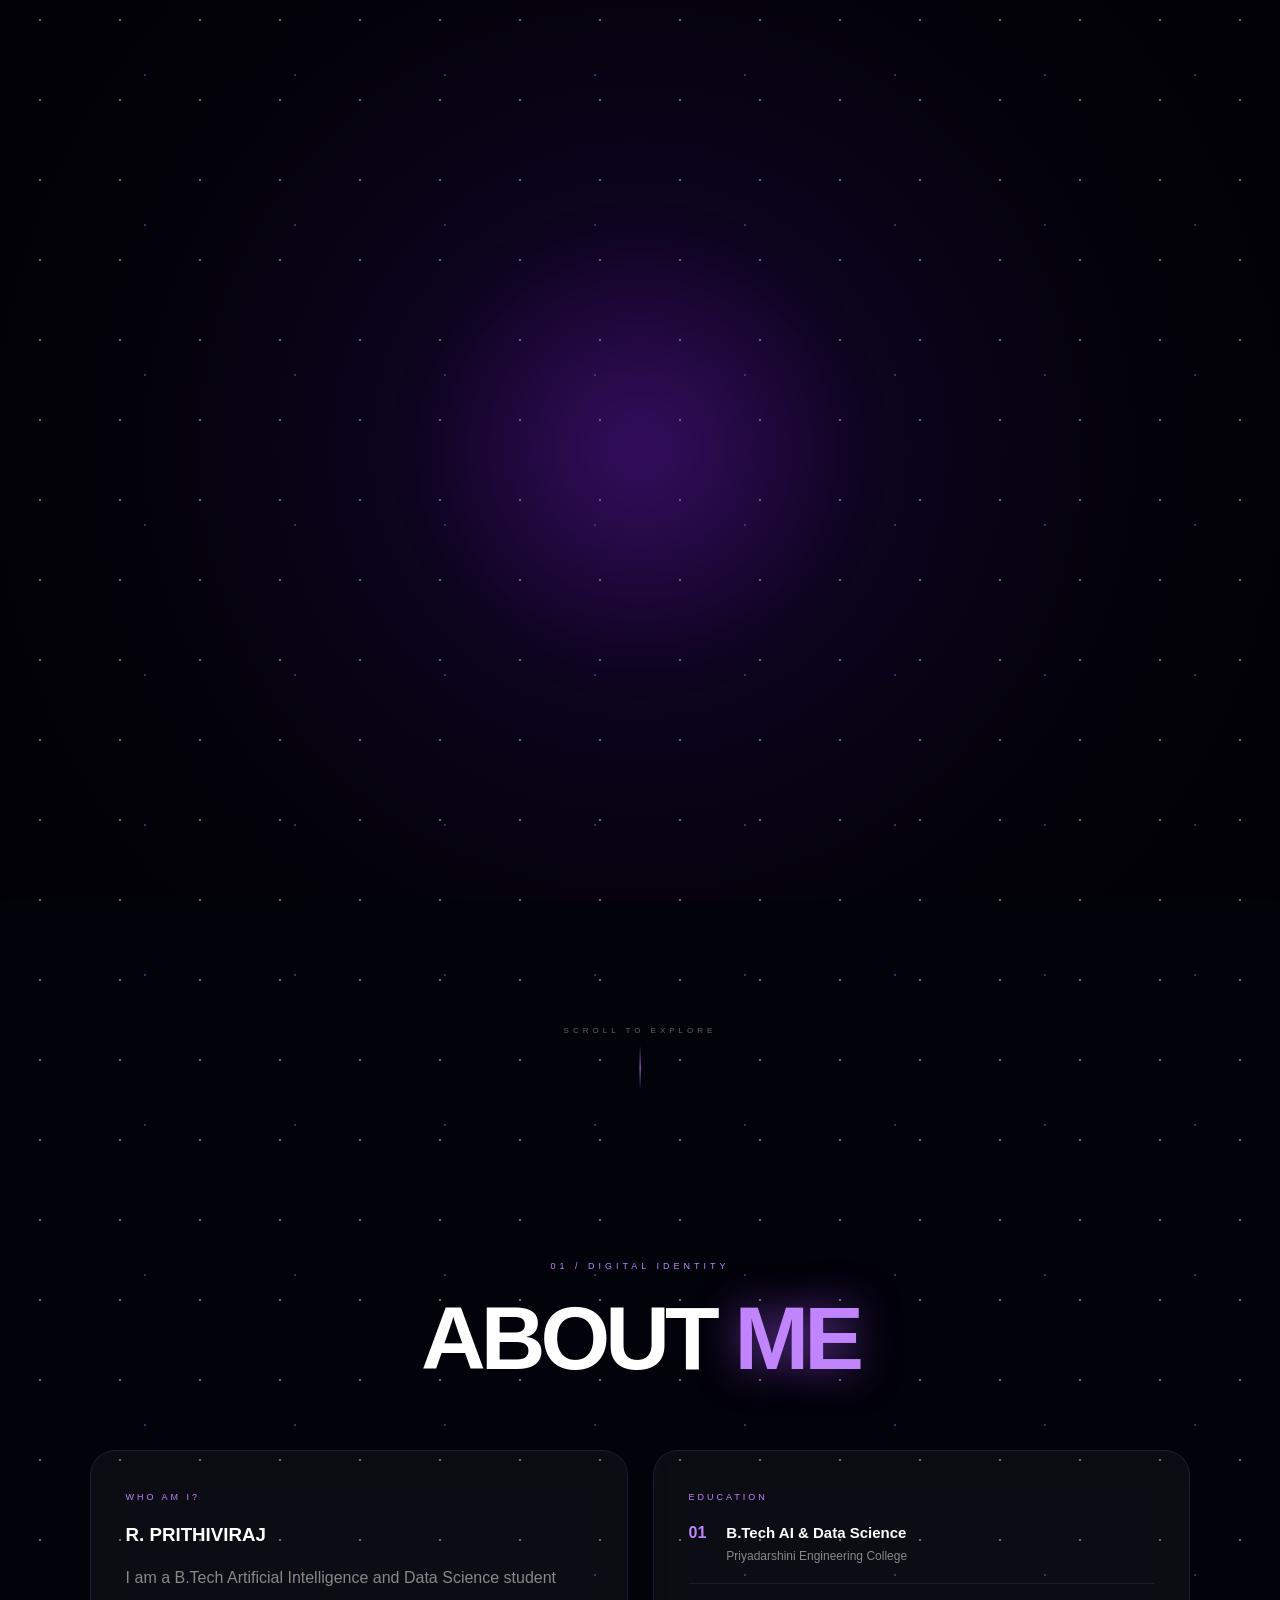
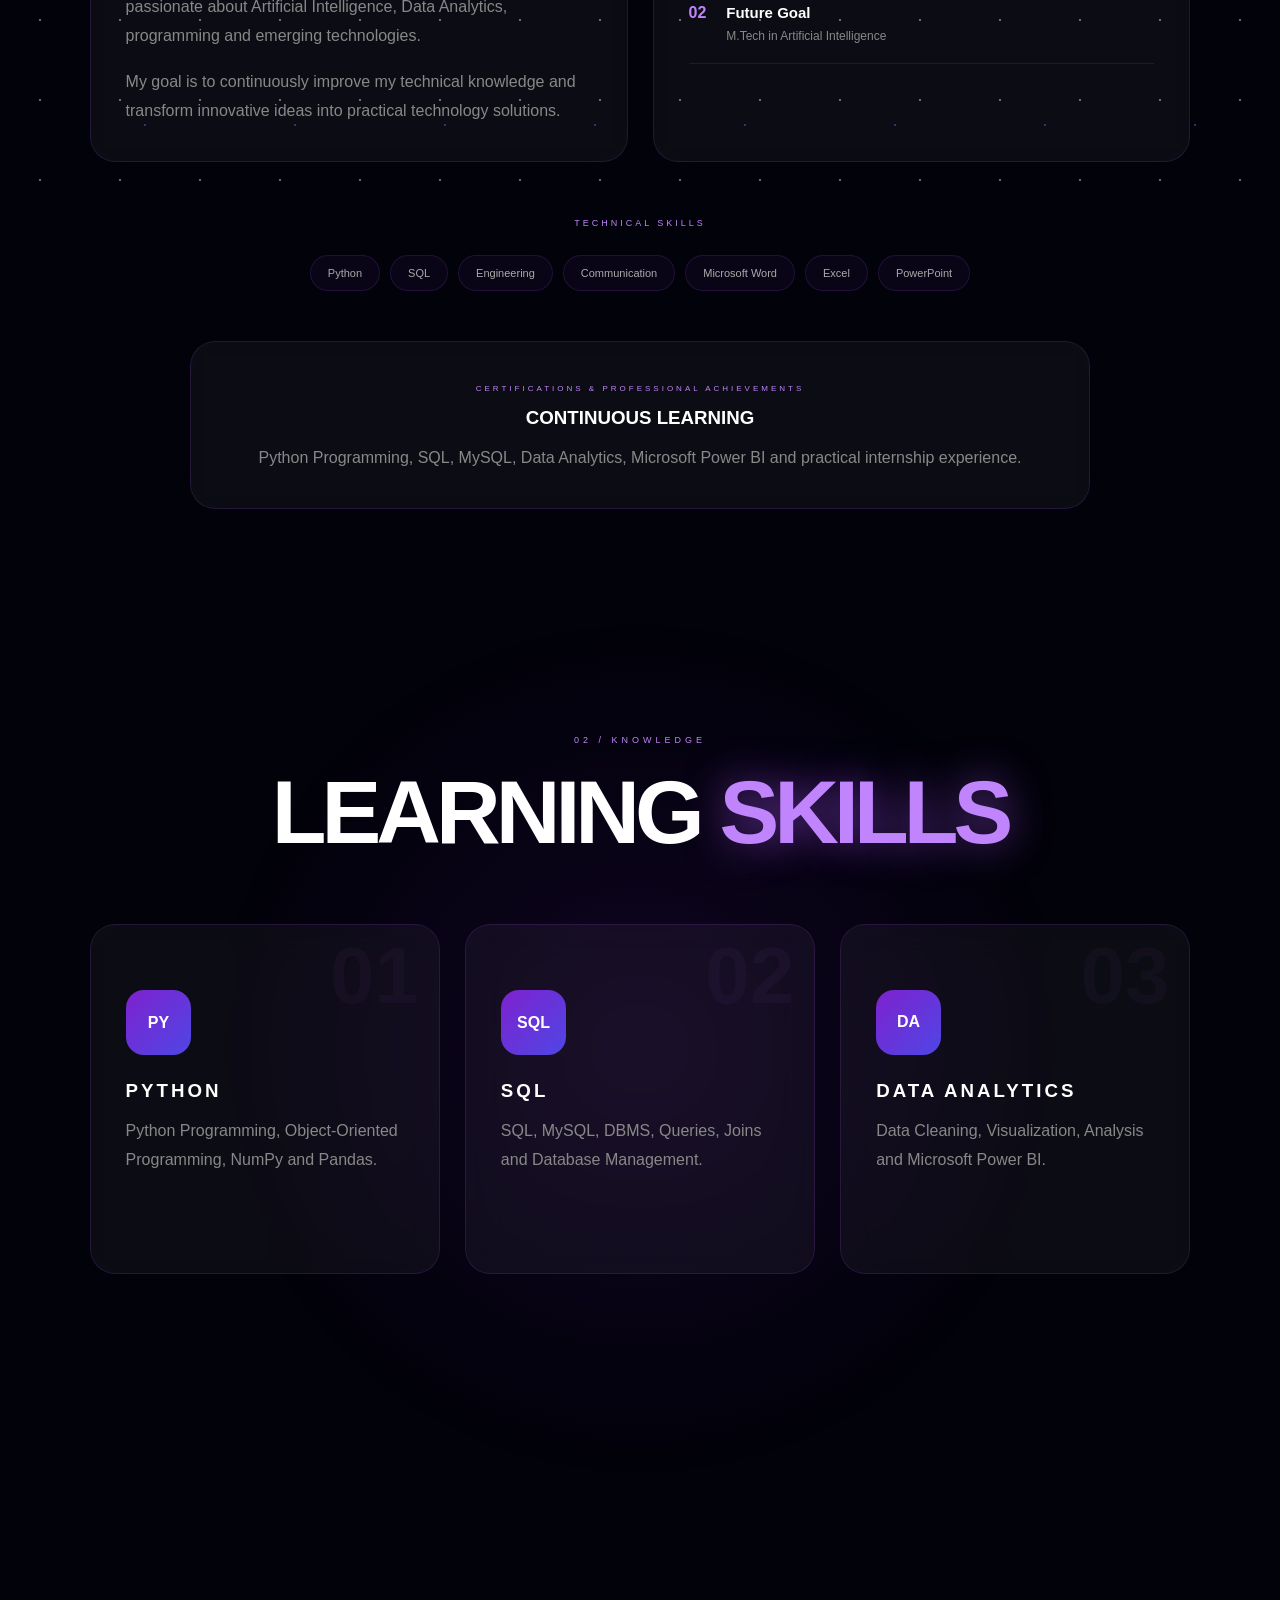
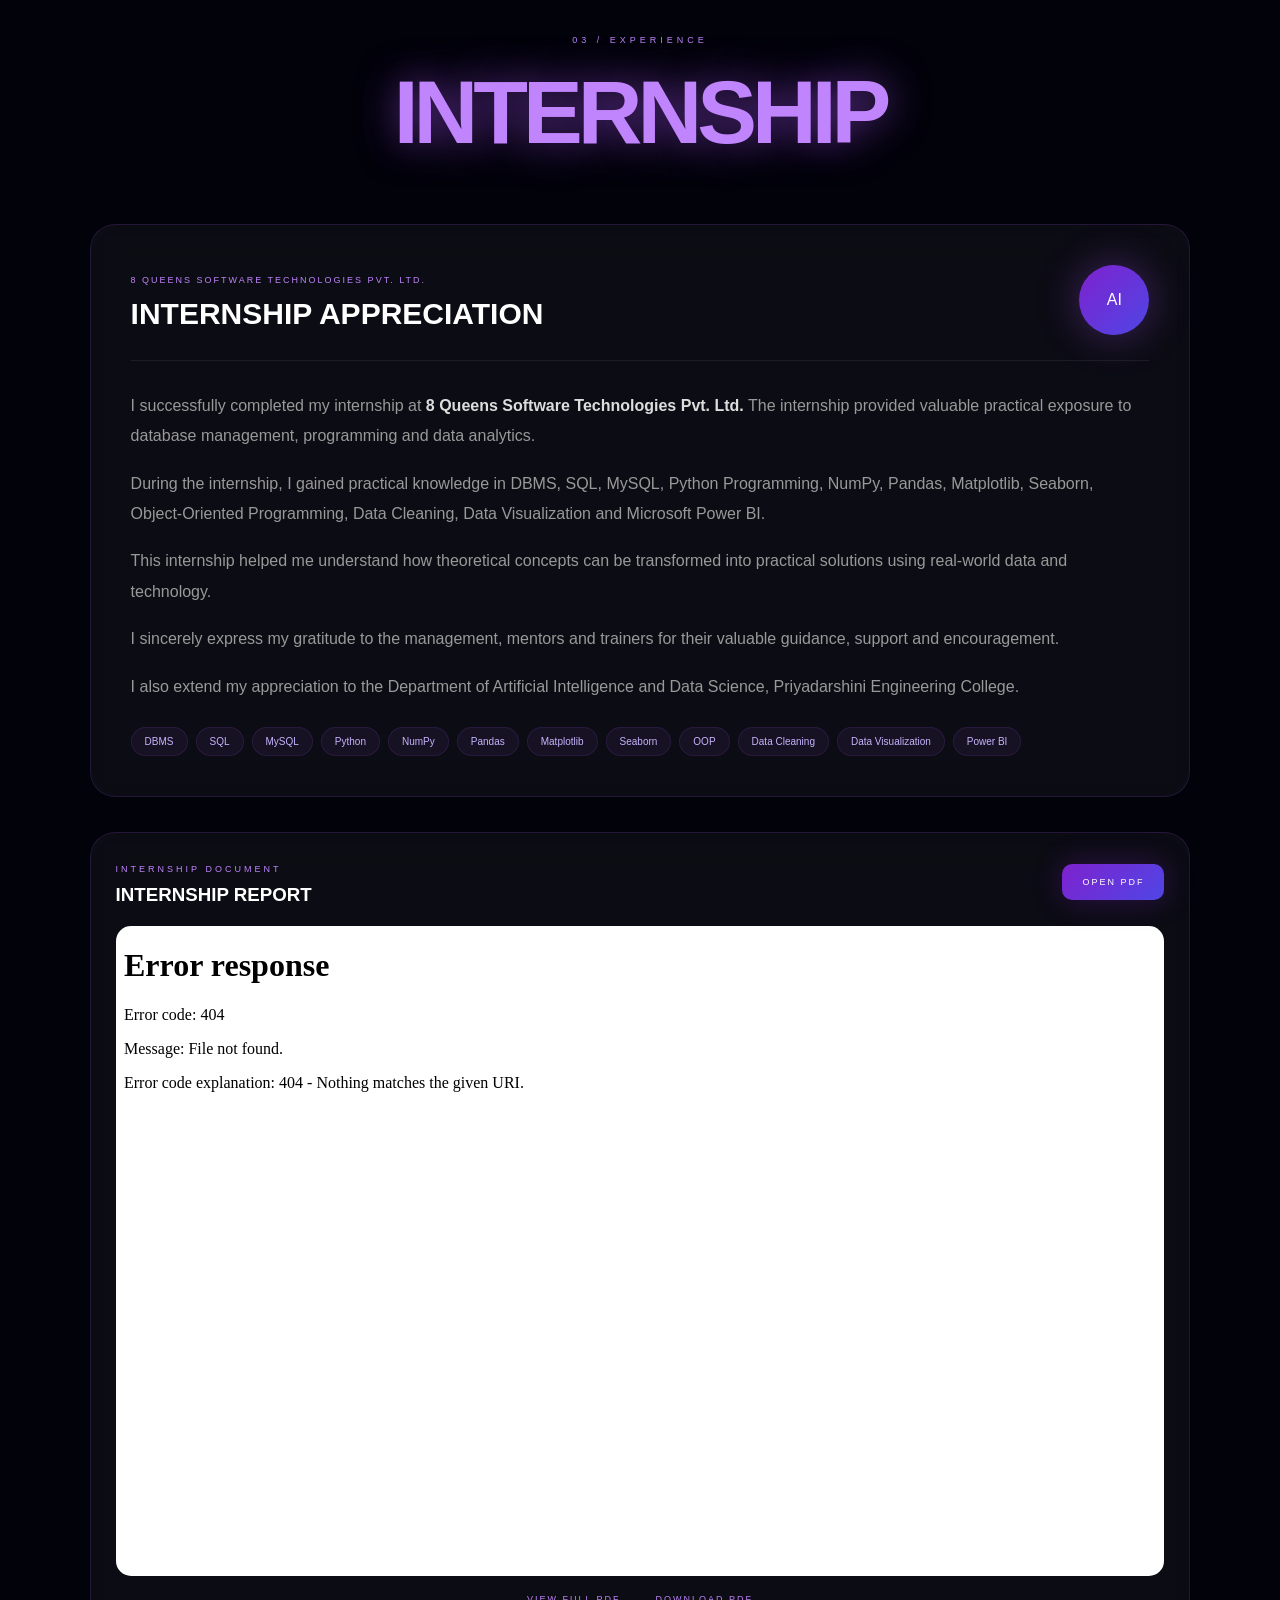
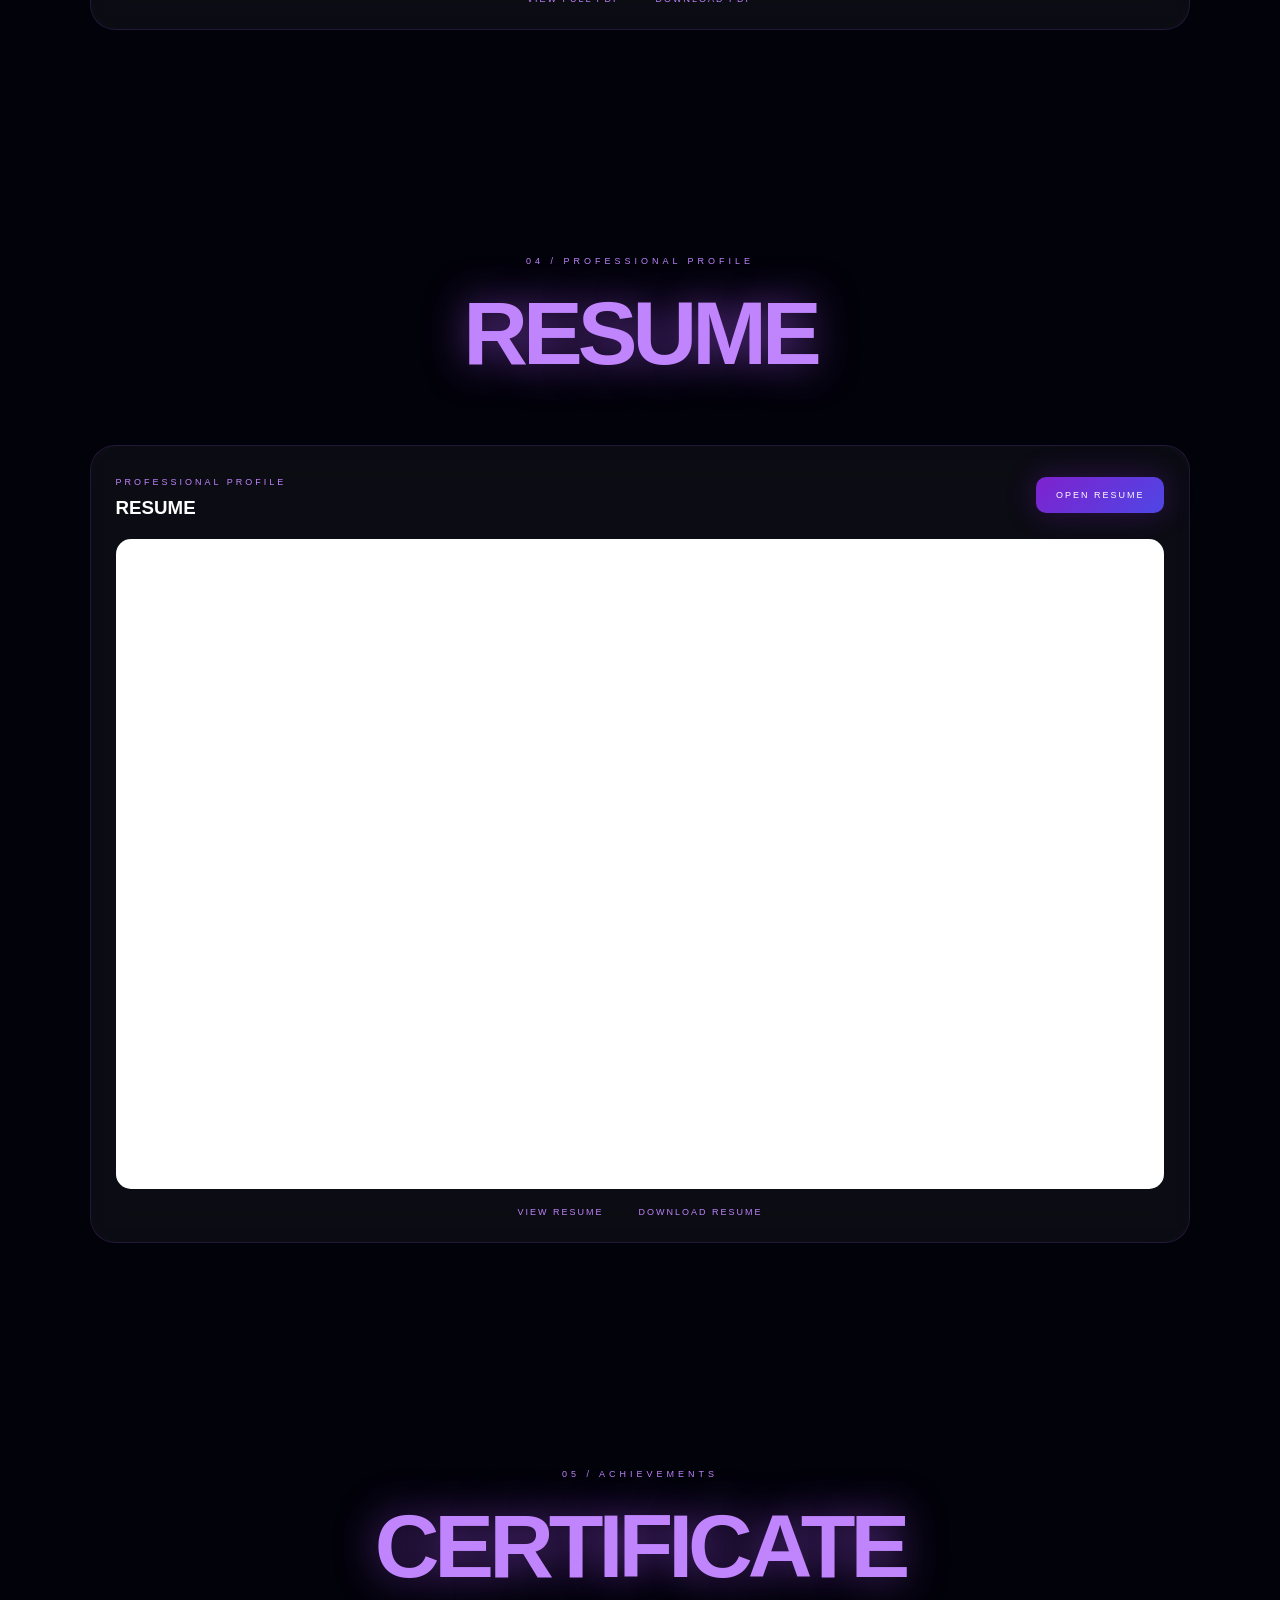
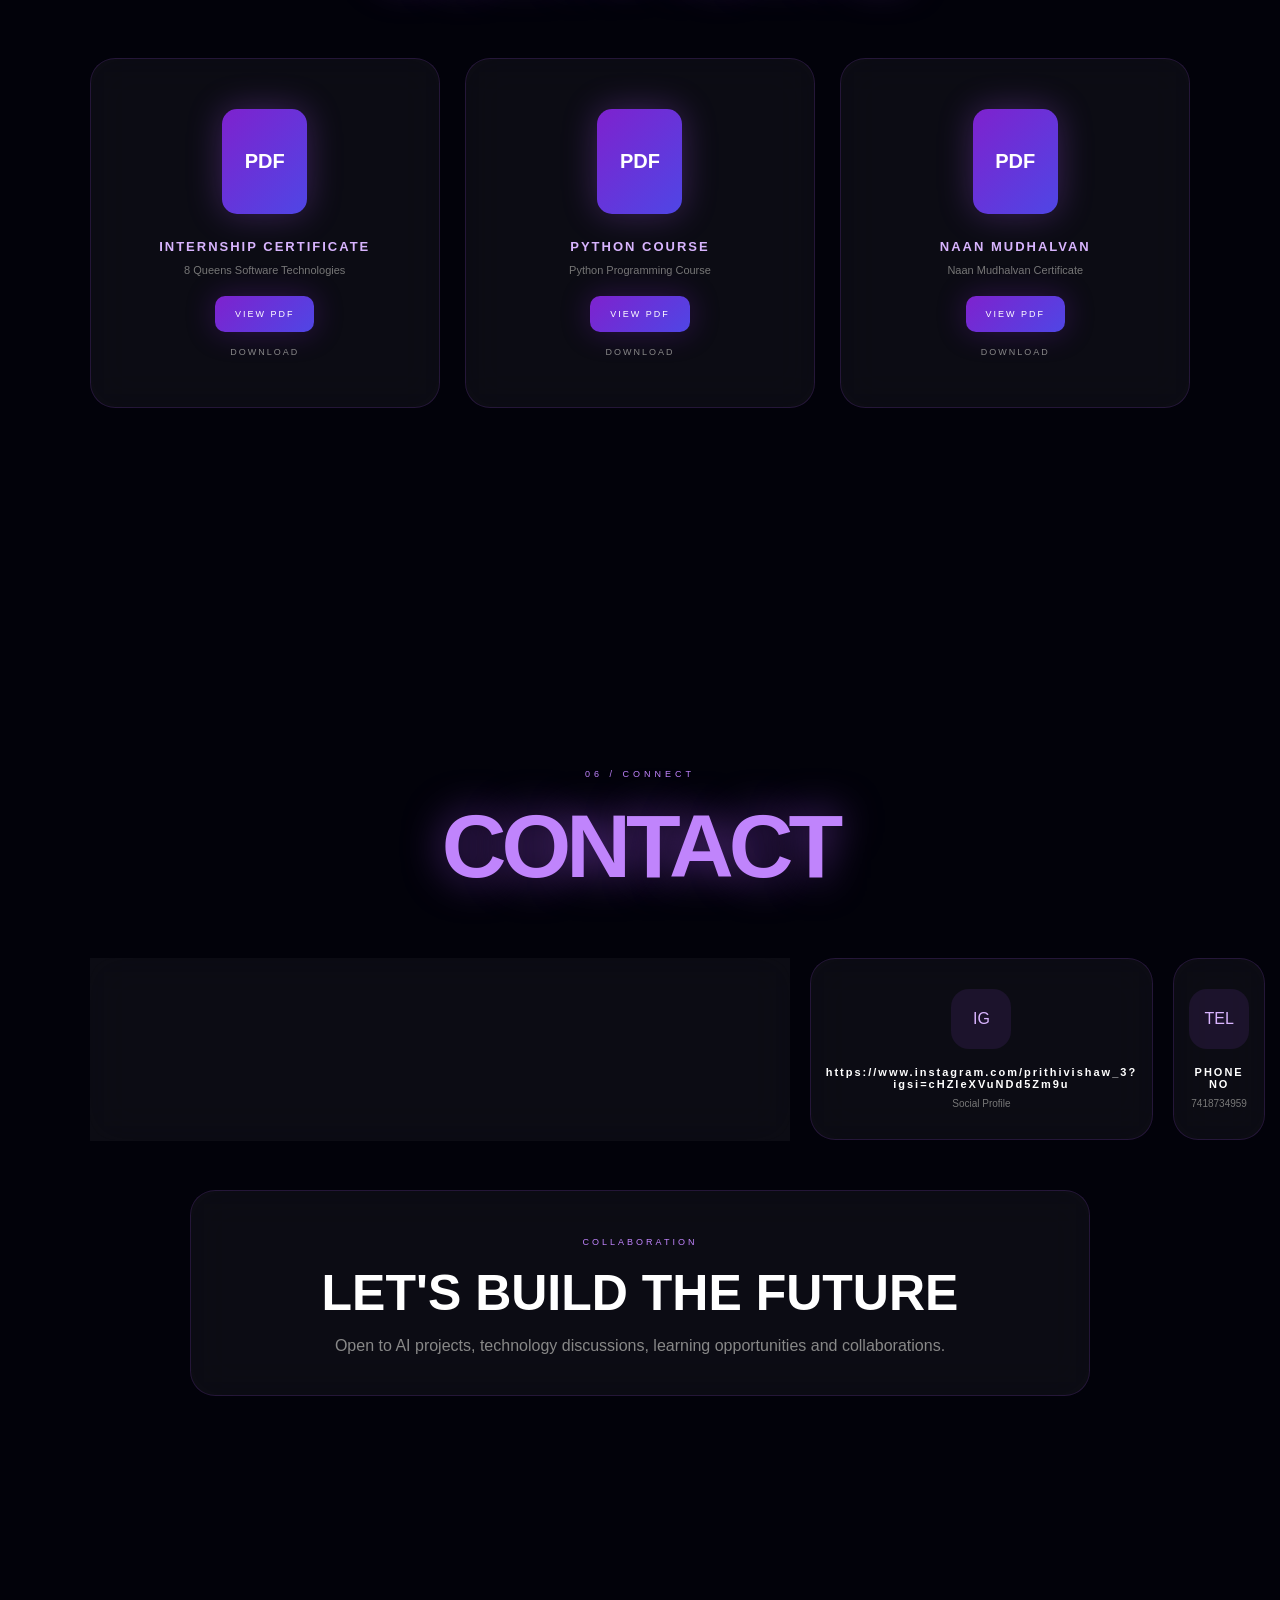
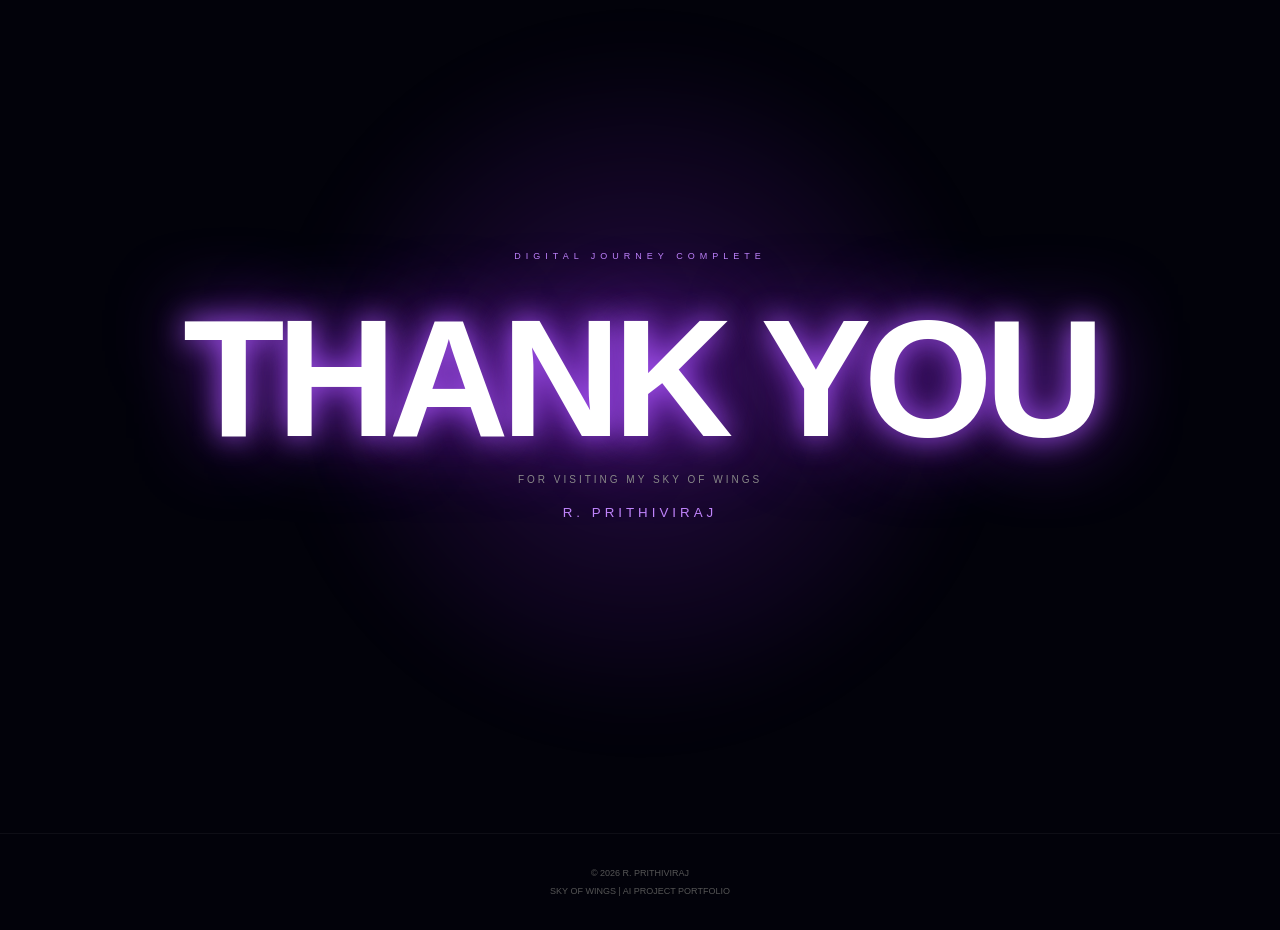
==== commit 26928d1a: "change the complete website" ====
--- a/index.html
+++ b/index.html
@@ -1,1070 +1,1255 @@
 <!DOCTYPE html>
 <html lang="en">
+
 <head>
+
     <meta charset="UTF-8">
-    <meta name="viewport" content="width=device-width, initial-scale=1.0">
-
-    <title>SKY OF WINGS | AI PROJECT PORTFOLIO</title>
-
-    <meta
-        name="description"
-        content="R. PRITHIVIRAJ - B.Tech Artificial Intelligence and Data Science Student Portfolio"
-    >
-
-    <link rel="stylesheet" href="style.css">
+
+    <meta name="viewport"
+          content="width=device-width, initial-scale=1.0">
+
+    <meta name="description"
+          content="R. PRITHIVIRAJ AI and Data Science Portfolio">
+
+    <title>Sky of Wings | AI Portfolio</title>
+
+    <link rel="stylesheet"
+          href="style.css">
+
 </head>
 
+
 <body>
 
-    <!-- =====================================================
-         WARP SPEED SPACE BACKGROUND
-    ====================================================== -->
-
-    <canvas id="spaceCanvas"></canvas>
-
-    <div class="space-overlay"></div>
-
-    <div class="mouse-glow"></div>
-
-
-    <!-- =====================================================
-         CINEMATIC INTRO
-    ====================================================== -->
-
-    <section id="intro" class="intro-screen">
-
-        <div class="intro-stars"></div>
-
-        <div class="intro-content">
-
-            <div class="intro-line"></div>
-
-            <p class="intro-small">
-                ARTIFICIAL INTELLIGENCE • DATA SCIENCE
-            </p>
-
-            <h1>
-                WELCOME TO
-                <span>SKY OF WINGS</span>
-            </h1>
-
-            <div class="intro-line"></div>
-
-            <p class="intro-loading">
-                INITIALIZING DIGITAL IDENTITY...
-            </p>
-
-        </div>
-
-    </section>
-
-
-    <!-- =====================================================
-         NAVIGATION
-    ====================================================== -->
-
-    <header class="navbar">
-
-        <a href="#home" class="nav-logo">
-            SKY<span>OF</span>WINGS
+
+<!-- =====================================================
+                    4 SECOND INTRO
+===================================================== -->
+
+<div id="intro">
+
+    <div class="intro-stars"></div>
+
+    <div class="intro-orb"></div>
+
+    <div class="intro-content">
+
+        <div class="intro-line"></div>
+
+        <p>
+            ARTIFICIAL INTELLIGENCE × DATA SCIENCE
+        </p>
+
+        <h1>
+
+            WELCOME TO
+
+            <span>
+                SKY OF WING
+            </span>
+
+        </h1>
+
+        <div class="intro-line"></div>
+
+        <small>
+            INITIALIZING DIGITAL IDENTITY...
+        </small>
+
+    </div>
+
+</div>
+
+
+
+<!-- =====================================================
+                SPACE BACKGROUND
+===================================================== -->
+
+<div class="space-background">
+
+    <div class="nebula nebula-one"></div>
+
+    <div class="nebula nebula-two"></div>
+
+    <div class="nebula nebula-three"></div>
+
+    <div class="space-stars"></div>
+
+    <div class="space-particles"></div>
+
+</div>
+
+
+
+<!-- =====================================================
+                    NAVBAR
+===================================================== -->
+
+<header class="navbar">
+
+    <a href="#home"
+       class="logo">
+
+        ✦ SKY OF WINGS
+
+    </a>
+
+
+    <nav id="nav">
+
+        <a href="#home">HOME</a>
+
+        <a href="#about">ABOUT</a>
+
+        <a href="#skills">SKILLS</a>
+
+        <a href="#internship">INTERNSHIP</a>
+
+        <a href="#resume">RESUME</a>
+
+        <a href="#certificate">CERTIFICATE</a>
+
+        <a href="#contact">CONTACT</a>
+
+    </nav>
+
+
+    <button id="menuBtn">
+        ☰
+    </button>
+
+</header>
+
+
+
+<!-- =====================================================
+                        MAIN
+===================================================== -->
+
+<main>
+
+
+
+<!-- =====================================================
+                        HOME
+===================================================== -->
+
+<section id="home"
+         class="hero">
+
+
+    <!-- LEFT SIDE -->
+
+    <div class="hero-text reveal">
+
+        <span class="eyebrow">
+            AI × DATA SCIENCE
+        </span>
+
+
+        <h1>
+
+            Welcome to
+
+            <span>
+                My Sky of Wings
+            </span>
+
+        </h1>
+
+
+        <p>
+
+            Exploring Artificial Intelligence,
+            Data Science, Programming and
+            futuristic technology.
+
+        </p>
+
+
+        <div class="hero-buttons">
+
+            <a href="#about"
+               class="btn primary">
+
+                EXPLORE PORTFOLIO
+
+            </a>
+
+
+            <a href="#contact"
+               class="btn secondary">
+
+                CONTACT
+
+            </a>
+
+        </div>
+
+    </div>
+
+
+
+    <!-- =================================================
+                        PHOTO
+    ================================================= -->
+
+    <div class="photo-area">
+
+
+        <div class="energy-ring ring-one"></div>
+
+        <div class="energy-ring ring-two"></div>
+
+        <div class="energy-ring ring-three"></div>
+
+
+        <div id="photoCard">
+
+
+            <div class="photo-glow"></div>
+
+
+            <div class="photo-wrapper">
+
+                <img
+                    id="profilePhoto"
+                    src="prithiviraj.jpg.jpg"
+                    alt="R. PRITHIVIRAJ"
+                    onerror="showPhotoError()"
+                >
+
+
+                <div id="photoError">
+                    PHOTO NOT FOUND
+                </div>
+
+            </div>
+
+
+            <div class="identity">
+
+                <span>
+                    B.TECH ARTIFICIAL INTELLIGENCE
+                    & DATA SCIENCE
+                </span>
+
+
+                <h2>
+                    R. PRITHIVIRAJ
+                </h2>
+
+
+                <p>
+                    PRIYADARSHINI ENGINEERING COLLEGE
+                </p>
+
+            </div>
+
+        </div>
+
+    </div>
+
+
+
+    <!-- =================================================
+                    HOST CARD
+    ================================================= -->
+
+    <div class="host-card glass reveal">
+
+        <span>
+            DIGITAL IDENTITY
+        </span>
+
+
+        <h3>
+            R. PRITHIVIRAJ
+        </h3>
+
+
+        <p>
+            B.Tech Artificial Intelligence
+            and Data Science Student
+        </p>
+
+
+        <p>
+            Priyadarshini Engineering College
+        </p>
+
+
+        <div class="future-goal">
+
+            <small>
+                FUTURE EDUCATION GOAL
+            </small>
+
+
+            <strong>
+                M.Tech in Artificial Intelligence
+            </strong>
+
+        </div>
+
+    </div>
+
+
+
+    <!-- SCROLL INDICATOR -->
+
+    <div class="scroll-down">
+
+        <span>
+            SCROLL TO EXPLORE
+        </span>
+
+        <div></div>
+
+    </div>
+
+
+</section>
+
+
+
+<!-- =====================================================
+                        ABOUT
+===================================================== -->
+
+<section id="about"
+         class="section">
+
+
+    <div class="section-title reveal">
+
+        <span>
+            01 / DIGITAL IDENTITY
+        </span>
+
+
+        <h2>
+            ABOUT <b>ME</b>
+        </h2>
+
+    </div>
+
+
+
+    <div class="about-grid">
+
+
+        <div class="glass about-card reveal">
+
+            <span class="card-label">
+                WHO AM I?
+            </span>
+
+
+            <h3>
+                R. PRITHIVIRAJ
+            </h3>
+
+
+            <p>
+
+                I am a B.Tech Artificial Intelligence
+                and Data Science student passionate
+                about Artificial Intelligence,
+                Data Analytics, programming and
+                emerging technologies.
+
+            </p>
+
+
+            <p>
+
+                My goal is to continuously improve
+                my technical knowledge and transform
+                innovative ideas into practical
+                technology solutions.
+
+            </p>
+
+        </div>
+
+
+
+        <div class="glass education-card reveal">
+
+            <span class="card-label">
+                EDUCATION
+            </span>
+
+
+            <div class="education-item">
+
+                <b>01</b>
+
+                <div>
+
+                    <h4>
+                        B.Tech AI & Data Science
+                    </h4>
+
+                    <p>
+                        Priyadarshini Engineering College
+                    </p>
+
+                </div>
+
+            </div>
+
+
+            <div class="education-item">
+
+                <b>02</b>
+
+                <div>
+
+                    <h4>
+                        Future Goal
+                    </h4>
+
+                    <p>
+                        M.Tech in Artificial Intelligence
+                    </p>
+
+                </div>
+
+            </div>
+
+        </div>
+
+    </div>
+
+
+
+    <!-- TECHNICAL SKILLS -->
+
+    <div class="skills-strip reveal">
+
+        <span>
+            TECHNICAL SKILLS
+        </span>
+
+
+        <div class="skill-list">
+
+            <b>Python</b>
+
+            <b>SQL</b>
+
+            <b>Engineering</b>
+
+            <b>Communication</b>
+
+            <b>Microsoft Word</b>
+
+            <b>Excel</b>
+
+            <b>PowerPoint</b>
+
+        </div>
+
+    </div>
+
+
+
+    <div class="achievement glass reveal">
+
+        <span>
+            CERTIFICATIONS & PROFESSIONAL ACHIEVEMENTS
+        </span>
+
+
+        <h3>
+            CONTINUOUS LEARNING
+        </h3>
+
+
+        <p>
+
+            Python Programming, SQL, MySQL,
+            Data Analytics, Microsoft Power BI
+            and practical internship experience.
+
+        </p>
+
+    </div>
+
+</section>
+
+
+
+<!-- =====================================================
+                    LEARNING SKILLS
+===================================================== -->
+
+<section id="skills"
+         class="section skills-section">
+
+
+    <div class="section-title reveal">
+
+        <span>
+            02 / KNOWLEDGE
+        </span>
+
+
+        <h2>
+            LEARNING <b>SKILLS</b>
+        </h2>
+
+    </div>
+
+
+
+    <div class="learning-grid">
+
+
+        <div class="learning-card glass reveal">
+
+            <div class="skill-number">
+                01
+            </div>
+
+
+            <div class="skill-icon">
+                PY
+            </div>
+
+
+            <h3>
+                PYTHON
+            </h3>
+
+
+            <p>
+
+                Python Programming,
+                Object-Oriented Programming,
+                NumPy and Pandas.
+
+            </p>
+
+        </div>
+
+
+
+        <div class="learning-card glass reveal">
+
+            <div class="skill-number">
+                02
+            </div>
+
+
+            <div class="skill-icon">
+                SQL
+            </div>
+
+
+            <h3>
+                SQL
+            </h3>
+
+
+            <p>
+
+                SQL, MySQL, DBMS,
+                Queries, Joins and
+                Database Management.
+
+            </p>
+
+        </div>
+
+
+
+        <div class="learning-card glass reveal">
+
+            <div class="skill-number">
+                03
+            </div>
+
+
+            <div class="skill-icon">
+                DA
+            </div>
+
+
+            <h3>
+                DATA ANALYTICS
+            </h3>
+
+
+            <p>
+
+                Data Cleaning,
+                Visualization, Analysis
+                and Microsoft Power BI.
+
+            </p>
+
+        </div>
+
+    </div>
+
+</section>
+
+
+
+<!-- =====================================================
+                    INTERNSHIP
+===================================================== -->
+
+<section id="internship"
+         class="section">
+
+
+    <div class="section-title reveal">
+
+        <span>
+            03 / EXPERIENCE
+        </span>
+
+
+        <h2>
+            <b>INTERNSHIP</b>
+        </h2>
+
+    </div>
+
+
+
+    <div class="internship-card glass reveal">
+
+
+        <div class="internship-header">
+
+            <div>
+
+                <span>
+                    8 QUEENS SOFTWARE TECHNOLOGIES
+                    PVT. LTD.
+                </span>
+
+
+                <h3>
+                    INTERNSHIP APPRECIATION
+                </h3>
+
+            </div>
+
+
+            <div class="ai-badge">
+                AI
+            </div>
+
+        </div>
+
+
+
+        <div class="internship-text">
+
+            <p>
+
+                I successfully completed my internship
+                at <strong>8 Queens Software
+                Technologies Pvt. Ltd.</strong>
+                The internship provided valuable
+                practical exposure to database
+                management, programming and
+                data analytics.
+
+            </p>
+
+
+            <p>
+
+                During the internship, I gained
+                practical knowledge in DBMS, SQL,
+                MySQL, Python Programming, NumPy,
+                Pandas, Matplotlib, Seaborn,
+                Object-Oriented Programming,
+                Data Cleaning, Data Visualization
+                and Microsoft Power BI.
+
+            </p>
+
+
+            <p>
+
+                This internship helped me understand
+                how theoretical concepts can be
+                transformed into practical solutions
+                using real-world data and technology.
+
+            </p>
+
+
+            <p>
+
+                I sincerely express my gratitude to
+                the management, mentors and trainers
+                for their valuable guidance,
+                support and encouragement.
+
+            </p>
+
+
+            <p>
+
+                I also extend my appreciation to the
+                Department of Artificial Intelligence
+                and Data Science, Priyadarshini
+                Engineering College.
+
+            </p>
+
+        </div>
+
+
+
+        <div class="technology-tags">
+
+            <span>DBMS</span>
+
+            <span>SQL</span>
+
+            <span>MySQL</span>
+
+            <span>Python</span>
+
+            <span>NumPy</span>
+
+            <span>Pandas</span>
+
+            <span>Matplotlib</span>
+
+            <span>Seaborn</span>
+
+            <span>OOP</span>
+
+            <span>Data Cleaning</span>
+
+            <span>Data Visualization</span>
+
+            <span>Power BI</span>
+
+        </div>
+
+    </div>
+
+
+
+    <!-- INTERNSHIP REPORT -->
+
+    <div class="document glass reveal">
+
+        <div class="document-header">
+
+            <div>
+
+                <span>
+                    INTERNSHIP DOCUMENT
+                </span>
+
+
+                <h3>
+                    INTERNSHIP REPORT
+                </h3>
+
+            </div>
+
+
+            <a
+                href="internship-report.pdf.pdf"
+                target="_blank"
+                class="btn primary">
+
+                OPEN PDF
+
+            </a>
+
+        </div>
+
+
+        <iframe
+            src="internship-report.pdf.pdf#toolbar=1"
+            title="Internship Report">
+
+        </iframe>
+
+
+        <div class="document-links">
+
+            <a
+                href="internship-report.pdf.pdf"
+                target="_blank">
+
+                VIEW FULL PDF
+
+            </a>
+
+
+            <a
+                href="internship-report.pdf.pdf"
+                download>
+
+                DOWNLOAD PDF
+
+            </a>
+
+        </div>
+
+    </div>
+
+</section>
+
+
+
+<!-- =====================================================
+                        RESUME
+===================================================== -->
+
+<section id="resume"
+         class="section">
+
+
+    <div class="section-title reveal">
+
+        <span>
+            04 / PROFESSIONAL PROFILE
+        </span>
+
+
+        <h2>
+            <b>RESUME</b>
+        </h2>
+
+    </div>
+
+
+
+    <div class="document glass reveal">
+
+        <div class="document-header">
+
+            <div>
+
+                <span>
+                    PROFESSIONAL PROFILE
+                </span>
+
+
+                <h3>
+                    RESUME
+                </h3>
+
+            </div>
+
+
+            <a
+                href="resume.pdf"
+                target="_blank"
+                class="btn primary">
+
+                OPEN RESUME
+
+            </a>
+
+        </div>
+
+
+        <iframe
+            src="resume.pdf.pdf"
+            title="Resume">
+
+        </iframe>
+
+
+        <div class="document-links">
+
+            <a
+                href="resume.pdf.pdf"
+                target="_blank">
+
+                VIEW RESUME
+
+            </a>
+
+
+            <a
+                href="resume.pdf.pdf"
+                download>
+
+                DOWNLOAD RESUME
+
+            </a>
+
+        </div>
+
+    </div>
+
+</section>
+
+
+
+<!-- =====================================================
+                    CERTIFICATES
+===================================================== -->
+
+<section id="certificate"
+         class="section">
+
+
+    <div class="section-title reveal">
+
+        <span>
+            05 / ACHIEVEMENTS
+        </span>
+
+
+        <h2>
+            <b>CERTIFICATE</b>
+        </h2>
+
+    </div>
+
+
+
+    <div class="certificate-grid">
+
+
+        <!-- INTERNSHIP -->
+
+        <div class="certificate-card glass reveal">
+
+            <div class="pdf-icon">
+                PDF
+            </div>
+
+
+            <h3>
+                INTERNSHIP CERTIFICATE
+            </h3>
+
+
+            <p>
+                8 Queens Software Technologies
+            </p>
+
+
+            <a
+                href="internship-certificate.pdf"
+                target="_blank"
+                class="btn primary">
+
+                VIEW PDF
+
+            </a>
+
+
+            <a
+                href="internship-certificate.pdf"
+                download
+                class="download-link">
+
+                DOWNLOAD
+
+            </a>
+
+        </div>
+
+
+
+        <!-- PYTHON -->
+
+        <div class="certificate-card glass reveal">
+
+            <div class="pdf-icon">
+                PDF
+            </div>
+
+
+            <h3>
+                PYTHON COURSE
+            </h3>
+
+
+            <p>
+                Python Programming Course
+            </p>
+
+
+            <a
+                href="python-course.pdf.pdf"
+                target="_blank"
+                class="btn primary">
+
+                VIEW PDF
+
+            </a>
+
+
+            <a
+                href="python-course.pdf.pdf"
+                download
+                class="download-link">
+
+                DOWNLOAD
+
+            </a>
+
+        </div>
+
+
+
+        <!-- NAAN MUDHALVAN -->
+
+        <div class="certificate-card glass reveal">
+
+            <div class="pdf-icon">
+                PDF
+            </div>
+
+
+            <h3>
+                NAAN MUDHALVAN
+            </h3>
+
+
+            <p>
+                Naan Mudhalvan Certificate
+            </p>
+
+
+            <a
+                href="naan-mudhalvan.pdf"
+                target="_blank"
+                class="btn primary">
+
+                VIEW PDF
+
+            </a>
+
+
+            <a
+                href="naan-mudhalvan.pdf"
+                download
+                class="download-link">
+
+                DOWNLOAD
+
+            </a>
+
+        </div>
+
+    </div>
+
+</section>
+
+
+
+<!-- =====================================================
+                        CONTACT
+===================================================== -->
+
+<section id="contact"
+         class="section">
+
+
+    <div class="section-title reveal">
+
+        <span>
+            06 / CONNECT
+        </span>
+
+
+        <h2>
+            <b>CONTACT</b>
+        </h2>
+
+    </div>
+
+
+
+    <div class="contact-grid">
+
+
+        <a
+            href="YOUR_LINKEDIN_URL"
+            target="_blank"
+            class="contact-card glass reveal">
+
+            <div class="contact-icon">
+                IN
+            </div>
+
+
+            <h3>
+                https://www.linkedin.com/in/prithivi-raj-51157b393?utm_source=share&utm_campaign=share_via&utm_content=profile&utm_medium=android_app
+            </h3>
+
+
+            <p>
+                Professional Profile
+            </p>
+
         </a>
 
-        <button
-            class="hamburger"
-            id="hamburger"
-            aria-label="Open navigation"
-        >
-            <span></span>
-            <span></span>
-            <span></span>
-        </button>
-
-        <nav id="navMenu">
-
-            <a href="#home">HOME</a>
-            <a href="#about">ABOUT</a>
-            <a href="#skills">SKILLS</a>
-            <a href="#internship">INTERNSHIP</a>
-            <a href="#resume">RESUME</a>
-            <a href="#certificate">CERTIFICATE</a>
-            <a href="#contact">CONTACT</a>
-
-        </nav>
-
-    </header>
-
-
-    <!-- =====================================================
-         FLOATING PROFILE
-    ====================================================== -->
-
-    <div id="floatingProfile" class="floating-profile">
-
-        <img
-            src="assets/prithiviraj.jpg"
-            alt="R. Prithiviraj"
-        >
-
-        <div>
-            <strong>R. PRITHIVIRAJ</strong>
-            <small>AI & DATA SCIENCE</small>
-        </div>
-
-    </div>
-
-
-    <!-- =====================================================
-         MAIN WEBSITE
-    ====================================================== -->
-
-    <main>
-
-
-        <!-- =================================================
-             HOME
-        ================================================== -->
-
-        <section
-            id="home"
-            class="page-section hero-section"
-        >
-
-            <div class="hero-container">
-
-                <div class="hero-photo reveal-left">
-
-                    <div class="photo-orbit"></div>
-
-                    <div class="photo-frame">
-
-                        <img
-                            src="prithiviraj.jpg.jpg"
-                            alt="R. PRITHIVIRAJ"
-                        >
-
-                    </div>
-
-                </div>
-
-
-                <div class="hero-content reveal-right">
-
-                    <p class="eyebrow">
-                        AI • DATA SCIENCE • TECHNOLOGY
-                    </p>
-
-                    <h1>
-                        Welcome to My
-                        <span>Sky of Wings</span>
-                    </h1>
-
-                    <h2>
-                        R. PRITHIVIRAJ
-                    </h2>
-
-                    <h3>
-                        B.Tech Artificial Intelligence
-                        and Data Science
-                    </h3>
-
-                    <p class="college">
-                        Priyadharshini Engineering College
-                    </p>
-
-                    <p class="hero-description">
-                        I am an Artificial Intelligence and Data Science
-                        student passionate about transforming data into
-                        intelligent solutions. I explore Python, SQL,
-                        Data Analytics, Machine Learning and modern
-                        technology to build meaningful digital experiences.
-                    </p>
-
-                    <div class="hero-buttons">
-
-                        <a href="#about" class="neon-btn">
-                            EXPLORE MY JOURNEY
-                        </a>
-
-                        <a href="#contact" class="glass-btn">
-                            CONTACT ME
-                        </a>
-
-                    </div>
-
-                </div>
-
-            </div>
-
-            <div class="scroll-indicator">
-                <span></span>
-                SCROLL TO EXPLORE
-            </div>
-
-        </section>
-
-
-        <!-- =================================================
-             ABOUT
-        ================================================== -->
-
-        <section
-            id="about"
-            class="page-section"
-        >
-
-            <div class="section-inner">
-
-                <div class="section-heading reveal">
-
-                    <p>01 • DIGITAL IDENTITY</p>
-
-                    <h2>
-                        ABOUT <span>ME</span>
-                    </h2>
-
-                </div>
-
-
-                <div class="about-grid">
-
-                    <div class="glass-card large-card reveal-left">
-
-                        <div class="card-number">
-                            01
-                        </div>
-
-                        <h3>
-                            Building Intelligence.
-                        </h3>
-
-                        <p>
-                            I am R. PRITHIVIRAJ, a B.Tech Artificial
-                            Intelligence and Data Science student at
-                            Priyadharshini Engineering College.
-                        </p>
-
-                        <p>
-                            My interest lies in Artificial Intelligence,
-                            Data Science, Programming and emerging
-                            technologies. I enjoy learning how raw data
-                            can be transformed into useful insights and
-                            intelligent applications.
-                        </p>
-
-                        <p>
-                            My goal is to continuously improve my technical
-                            knowledge and create practical technology
-                            solutions that combine creativity,
-                            intelligence and real-world impact.
-                        </p>
-
-                    </div>
-
-
-                    <div class="about-stats reveal-right">
-
-                        <div class="stat-card glass-card">
-                            <span>01</span>
-                            <strong>AI</strong>
-                            <small>Artificial Intelligence</small>
-                        </div>
-
-                        <div class="stat-card glass-card">
-                            <span>02</span>
-                            <strong>DS</strong>
-                            <small>Data Science</small>
-                        </div>
-
-                        <div class="stat-card glass-card">
-                            <span>03</span>
-                            <strong>SQL</strong>
-                            <small>Database Technology</small>
-                        </div>
-
-                        <div class="stat-card glass-card">
-                            <span>04</span>
-                            <strong>BI</strong>
-                            <small>Business Intelligence</small>
-                        </div>
-
-                    </div>
-
-                </div>
-
-            </div>
-
-        </section>
-
-
-        <!-- =================================================
-             SKILLS
-        ================================================== -->
-
-        <section
-            id="skills"
-            class="page-section"
-        >
-
-            <div class="section-inner">
-
-                <div class="section-heading reveal">
-
-                    <p>02 • TECHNOLOGY STACK</p>
-
-                    <h2>
-                        TECHNICAL <span>SKILLS</span>
-                    </h2>
-
-                </div>
-
-
-                <div class="skills-grid">
-
-                    <div class="skill-card tilt-card reveal">
-                        <div class="skill-icon">PY</div>
-                        <h3>Python</h3>
-                        <p>Programming & Data Processing</p>
-                    </div>
-
-                    <div class="skill-card tilt-card reveal">
-                        <div class="skill-icon">SQL</div>
-                        <h3>SQL</h3>
-                        <p>Database & Query Management</p>
-                    </div>
-
-                    <div class="skill-card tilt-card reveal">
-                        <div class="skill-icon">EN</div>
-                        <h3>Engineering</h3>
-                        <p>Technical Problem Solving</p>
-                    </div>
-
-                    <div class="skill-card tilt-card reveal">
-                        <div class="skill-icon">CO</div>
-                        <h3>Communication</h3>
-                        <p>Professional Communication</p>
-                    </div>
-
-                    <div class="skill-card tilt-card reveal">
-                        <div class="skill-icon">W</div>
-                        <h3>Microsoft Word</h3>
-                        <p>Documentation & Reports</p>
-                    </div>
-
-                    <div class="skill-card tilt-card reveal">
-                        <div class="skill-icon">X</div>
-                        <h3>Microsoft Excel</h3>
-                        <p>Data Organization & Analysis</p>
-                    </div>
-
-                    <div class="skill-card tilt-card reveal">
-                        <div class="skill-icon">P</div>
-                        <h3>Microsoft PowerPoint</h3>
-                        <p>Technical Presentations</p>
-                    </div>
-
-                </div>
-
-
-                <div class="learning-area">
-
-                    <div class="mini-heading">
-                        <p>CONTINUOUS DEVELOPMENT</p>
-                        <h3>LEARNING <span>SKILLS</span></h3>
-                    </div>
-
-                    <div class="learning-grid">
-
-                        <div class="learning-card glass-card tilt-card">
-                            <span>01</span>
-                            <h3>Python</h3>
-                            <p>
-                                Programming, data manipulation and
-                                analytical workflows.
-                            </p>
-                        </div>
-
-                        <div class="learning-card glass-card tilt-card">
-                            <span>02</span>
-                            <h3>SQL</h3>
-                            <p>
-                                Relational databases, queries,
-                                joins and data management.
-                            </p>
-                        </div>
-
-                        <div class="learning-card glass-card tilt-card">
-                            <span>03</span>
-                            <h3>Data Analytics</h3>
-                            <p>
-                                Exploring, cleaning, visualizing and
-                                understanding datasets.
-                            </p>
-                        </div>
-
-                    </div>
-
-                </div>
-
-            </div>
-
-        </section>
-
-
-        <!-- =================================================
-             EDUCATION
-        ================================================== -->
-
-        <section
-            id="education"
-            class="page-section"
-        >
-
-            <div class="section-inner">
-
-                <div class="section-heading reveal">
-
-                    <p>03 • ACADEMIC JOURNEY</p>
-
-                    <h2>
-                        ACADEMIC <span>EXCELLENCE</span>
-                    </h2>
-
-                </div>
-
-
-                <div class="education-container">
-
-                    <div class="education-card glass-card reveal-left">
-
-                        <div class="timeline-dot"></div>
-
-                        <p class="timeline-year">
-                            PRESENT
-                        </p>
-
-                        <h3>
-                            B.Tech Artificial Intelligence
-                            and Data Science
-                        </h3>
-
-                        <h4>
-                            Priyadharshini Engineering College
-                        </h4>
-
-                        <p>
-                            Developing strong foundations in
-                            Artificial Intelligence, Data Science,
-                            Programming, databases and analytical
-                            technologies.
-                        </p>
-
-                    </div>
-
-
-                    <div class="education-card future-card glass-card reveal-right">
-
-                        <div class="timeline-dot"></div>
-
-                        <p class="timeline-year">
-                            FUTURE GOAL
-                        </p>
-
-                        <h3>
-                            M.Tech in Artificial Intelligence
-                        </h3>
-
-                        <p>
-                            My future education goal is to pursue
-                            advanced studies in Artificial Intelligence
-                            and deepen my expertise in intelligent
-                            systems and emerging AI technologies.
-                        </p>
-
-                    </div>
-
-                </div>
-
-
-                <div class="achievement-box glass-card reveal">
-
-                    <p>
-                        CERTIFICATIONS & PROFESSIONAL ACHIEVEMENTS
-                    </p>
-
-                    <h3>
-                        LEARNING TODAY.
-                        <span>BUILDING TOMORROW.</span>
-                    </h3>
-
-                    <p>
-                        Continuously developing technical knowledge
-                        through courses, internships, practical
-                        learning and professional exposure.
-                    </p>
-
-                </div>
-
-            </div>
-
-        </section>
-
-
-        <!-- =================================================
-             INTERNSHIP
-        ================================================== -->
-
-        <section
-            id="internship"
-            class="page-section internship-section"
-        >
-
-            <div class="section-inner">
-
-                <div class="section-heading reveal">
-
-                    <p>04 • PROFESSIONAL EXPOSURE</p>
-
-                    <h2>
-                        MY <span>INTERNSHIP</span>
-                    </h2>
-
-                </div>
-
-
-                <div class="internship-header glass-card reveal">
-
-                    <p class="eyebrow">
-                        INTERNSHIP APPRECIATION
-                    </p>
-
-                    <h3>
-                        8 Queens Software Technologies
-                        Pvt. Ltd.
-                    </h3>
-
-                    <p>
-                        Practical learning • Technical exposure •
-                        Professional development
-                    </p>
-
-                </div>
-
-
-                <article class="internship-content glass-card reveal">
-
-                    <p>
-                        I sincerely express my gratitude for the
-                        opportunity to successfully complete my
-                        internship at
-                        <strong>
-                            8 Queens Software Technologies Pvt. Ltd.
-                        </strong>
-                    </p>
-
-                    <p>
-                        During this internship, I gained valuable
-                        practical exposure to various technologies
-                        and concepts including
-                        <strong>
-                            DBMS, SQL, MySQL, Python Programming,
-                            NumPy, Pandas, Matplotlib, Seaborn,
-                            Object-Oriented Programming, Data Cleaning,
-                            Data Visualization and Microsoft Power BI.
-                        </strong>
-                    </p>
-
-                    <p>
-                        This internship helped me understand how
-                        theoretical concepts can be applied to
-                        real-world data and software environments.
-                        The hands-on learning experience improved my
-                        technical knowledge, analytical thinking,
-                        problem-solving skills and confidence.
-                    </p>
-
-                    <p>
-                        I am thankful to the management, mentors and
-                        trainers for their guidance, support and
-                        encouragement throughout the internship.
-                    </p>
-
-                    <p>
-                        I also sincerely appreciate the Department of
-                        Artificial Intelligence and Data Science,
-                        Priyadharshini Engineering College, for
-                        providing valuable academic support and
-                        encouraging practical learning opportunities.
-                    </p>
-
-                </article>
-
-
-                <div class="pdf-section reveal">
-
-                    <div class="pdf-info">
-
-                        <p>INTERNSHIP DOCUMENTATION</p>
-
-                        <h3>
-                            INTERNSHIP REPORT
-                        </h3>
-
-                        <a
-                            href="internship-report.pdf"
-                            target="_blank"
-                            class="neon-btn"
-                        >
-                            VIEW PDF
-                        </a>
-
-                        <a
-                            href="internship-report.pdf"
-                            download
-                            class="glass-btn"
-                        >
-                            DOWNLOAD
-                        </a>
-
-                    </div>
-
-
-                    <div class="pdf-viewer glass-card">
-
-                        <iframe
-                            src="internship-report.pdf"
-                            title="Internship Report"
-                        ></iframe>
-
-                    </div>
-
-                </div>
-
-            </div>
-
-        </section>
-
-
-        <!-- =================================================
-             RESUME
-        ================================================== -->
-
-        <section
-            id="resume"
-            class="page-section"
-        >
-
-            <div class="section-inner">
-
-                <div class="section-heading reveal">
-
-                    <p>05 • PROFESSIONAL PROFILE</p>
-
-                    <h2>
-                        MY <span>RESUME</span>
-                    </h2>
-
-                </div>
-
-
-                <div class="resume-layout">
-
-                    <div class="resume-text glass-card reveal-left">
-
-                        <div class="resume-number">
-                            CV
-                        </div>
-
-                        <h3>
-                            Professional Resume
-                        </h3>
-
-                        <p>
-                            Explore my academic journey,
-                            technical skills, learning experience
-                            and professional development.
-                        </p>
-
-                        <div class="pdf-actions">
-
-                            <a
-                                href="resume.pdf"
-                                target="_blank"
-                                class="neon-btn"
-                            >
-                                VIEW RESUME
-                            </a>
-
-                            <a
-                                href="resume.pdf"
-                                download
-                                class="glass-btn"
-                            >
-                                DOWNLOAD
-                            </a>
-
-                        </div>
-
-                    </div>
-
-
-                    <div class="pdf-viewer resume-viewer glass-card reveal-right">
-
-                        <iframe
-                            src="resume.pdf"
-                            title="Resume"
-                        ></iframe>
-
-                    </div>
-
-                </div>
-
-            </div>
-
-        </section>
-
-
-        <!-- =================================================
-             CERTIFICATES
-        ================================================== -->
-
-        <section
-            id="certificate"
-            class="page-section"
-        >
-
-            <div class="section-inner">
-
-                <div class="section-heading reveal">
-
-                    <p>06 • VERIFIED LEARNING</p>
-
-                    <h2>
-                        CERTIFI<span>CATES</span>
-                    </h2>
-
-                </div>
-
-
-                <div class="certificate-grid">
-
-
-                    <div class="certificate-card tilt-card glass-card reveal">
-
-                        <div class="certificate-preview">
-
-                            <iframe
-                                src="internship-certificate.pdf"
-                                title="Internship Certificate"
-                            ></iframe>
-
-                        </div>
-
-                        <div class="certificate-info">
-
-                            <p>01</p>
-
-                            <h3>
-                                INTERNSHIP CERTIFICATE
-                            </h3>
-
-                            <div>
-
-                                <a
-                                    href="internship-certificate.pdf"
-                                    target="_blank"
-                                    class="small-btn"
-                                >
-                                    VIEW
-                                </a>
-
-                                <a
-                                    href="internship-certificate.pdf"
-                                    download
-                                    class="small-btn"
-                                >
-                                    DOWNLOAD
-                                </a>
-
-                            </div>
-
-                        </div>
-
-                    </div>
-
-
-                    <div class="certificate-card tilt-card glass-card reveal">
-
-                        <div class="certificate-preview">
-
-                            <iframe
-                                src="python-course.pdf#page=1"
-                                title="Python Course"
-                            ></iframe>
-
-                        </div>
-
-                        <div class="certificate-info">
-
-                            <p>02</p>
-
-                            <h3>
-                                PYTHON COURSE
-                            </h3>
-
-                            <div>
-
-                                <a
-                                    href="python-course.pdf"
-                                    target="_blank"
-                                    class="small-btn"
-                                >
-                                    VIEW
-                                </a>
-
-                                <a
-                                    href="python-course.pdf"
-                                    download
-                                    class="small-btn"
-                                >
-                                    DOWNLOAD
-                                </a>
-
-                            </div>
-
-                        </div>
-
-                    </div>
-
-
-                    <div class="certificate-card tilt-card glass-card reveal">
-
-                        <div class="certificate-preview">
-
-                            <iframe
-                                src="naan-mudhalvan.pdf"
-                                title="Naan Mudhalvan Certificate"
-                            ></iframe>
-
-                        </div>
-
-                        <div class="certificate-info">
-
-                            <p>03</p>
-
-                            <h3>
-                                NAAN MUDHALVAN
-                            </h3>
-
-                            <div>
-
-                                <a
-                                    href="naan-mudhalvan.pdf"
-                                    target="_blank"
-                                    class="small-btn"
-                                >
-                                    VIEW
-                                </a>
-
-                                <a
-                                    href="naan-mudhalvan.pdf"
-                                    download
-                                    class="small-btn"
-                                >
-                                    DOWNLOAD
-                                </a>
-
-                            </div>
-
-                        </div>
-
-                    </div>
-
-
-                </div>
-
-            </div>
-
-        </section>
-
-
-        <!-- =================================================
-             CONTACT
-        ================================================== -->
-
-        <section
-            id="contact"
-            class="page-section"
-        >
-
-            <div class="section-inner contact-inner">
-
-                <div class="section-heading reveal">
-
-                    <p>07 • LET'S CONNECT</p>
-
-                    <h2>
-                        CONTACT <span>ME</span>
-                    </h2>
-
-                </div>
-
-
-                <div class="contact-grid">
-
-
-                    <a
-                        href="https://www.linkedin.com/"
-                        target="_blank"
-                        rel="noopener noreferrer"
-                        class="contact-card glass-card tilt-card reveal"
-                    >
-
-                        <span class="contact-icon">
-                            IN
-                        </span>
-
-                        <div>
-
-                            <small>
-                                PROFESSIONAL NETWORK
-                            </small>
-
-                            <h3>
-                                https://www.linkedin.com/in/prithivi-raj-51157b393?utm_source=share&utm_campaign=share_via&utm_content=profile&utm_medium=android_app
-                            </h3>
-
-                        </div>
-
-                        <span class="arrow">
-                            ↗
-                        </span>
-
-                    </a>
-
-
-                    <a
-                        href="https://www.instagram.com/"
-                        target="_blank"
-                        rel="noopener noreferrer"
-                        class="contact-card glass-card tilt-card reveal"
-                    >
-
-                        <span class="contact-icon">
-                            IG
-                        </span>
-
-                        <div>
-
-                            <small>
-                                SOCIAL NETWORK
-                            </small>
-
-                            <h3>
-                                https://www.instagram.com/prithivishaw_3?igsi=cHZleXVuNDd5Zm9u
-                            </h3>
-
-                        </div>
-
-                        <span class="arrow">
-                            ↗
-                        </span>
-
-                    </a>
-
-
-                    <a
-                        href="tel:7418734959"
-                        class="contact-card glass-card tilt-card reveal"
-                    >
-
-                        <span class="contact-icon">
-                            ☎
-                        </span>
-
-                        <div>
-
-                            <small>
-                                DIRECT CONTACT
-                            </small>
-
-                            <h3>
-                                7418734959
-                            </h3>
-
-                        </div>
-
-                        <span class="arrow">
-                            ↗
-                        </span>
-
-                    </a>
-
-
-                </div>
-
-
-                <div class="contact-footer reveal">
-
-                    <p>
-                        HAVE AN IDEA?
-                    </p>
-
-                    <h3>
-                        LET'S BUILD THE
-                        <span>FUTURE.</span>
-                    </h3>
-
-                </div>
-
-            </div>
-
-        </section>
-
-
-        <!-- =================================================
-             THANK YOU
-        ================================================== -->
-
-        <section
-            id="thankyou"
-            class="thankyou-section"
-        >
-
-            <div class="thankyou-content">
-
-                <p>
-                    END OF TRANSMISSION
-                </p>
-
-                <h1>
-                    THANK <span>YOU</span>
-                </h1>
-
-                <div class="thank-line"></div>
-
-                <h3>
-                    SKY OF WINGS
-                </h3>
-
-                <p>
-                    R. PRITHIVIRAJ • AI & DATA SCIENCE
-                </p>
-
-                <a
-                    href="#home"
-                    class="neon-btn"
-                >
-                    RETURN TO SKY
-                </a>
-
-            </div>
-
-        </section>
-
-    </main>
-
-
-    <script src="script.js"></script>
+
+
+        <a
+            href="YOUR_INSTAGRAM_URL"
+            target="_blank"
+            class="contact-card glass reveal">
+
+            <div class="contact-icon">
+                IG
+            </div>
+
+
+            <h3>
+                https://www.instagram.com/prithivishaw_3?igsi=cHZleXVuNDd5Zm9u
+            </h3>
+
+
+            <p>
+                Social Profile
+            </p>
+
+        </a>
+
+
+
+        <a
+            href="tel:7418734959"
+            class="contact-card glass reveal">
+
+            <div class="contact-icon">
+                TEL
+            </div>
+
+
+            <h3>
+                PHONE NO
+            </h3>
+
+
+            <p>
+                7418734959
+            </p>
+
+        </a>
+
+
+
+        <a
+            href="YOUR_WHATSAPP_URL"
+            target="_blank"
+            class="contact-card glass reveal">
+
+            <div class="contact-icon">
+                WA
+            </div>
+
+
+            <h3>
+                WHATSAPP
+            </h3>
+
+
+            <p>
+                Message Me
+            </p>
+
+        </a>
+
+    </div>
+
+
+
+    <div class="collaboration glass reveal">
+
+        <span>
+            COLLABORATION
+        </span>
+
+
+        <h3>
+            LET'S BUILD THE FUTURE
+        </h3>
+
+
+        <p>
+
+            Open to AI projects,
+            technology discussions,
+            learning opportunities
+            and collaborations.
+
+        </p>
+
+    </div>
+
+</section>
+
+
+
+<!-- =====================================================
+                    THANK YOU
+===================================================== -->
+
+<section class="thank-you">
+
+    <div class="thank-content">
+
+        <span>
+            DIGITAL JOURNEY COMPLETE
+        </span>
+
+
+        <h1>
+            THANK YOU
+        </h1>
+
+
+        <p>
+            FOR VISITING MY SKY OF WINGS
+        </p>
+
+
+        <small>
+            R. PRITHIVIRAJ
+        </small>
+
+    </div>
+
+</section>
+
+
+
+</main>
+
+
+
+<footer>
+
+    © 2026 R. PRITHIVIRAJ
+
+    <br>
+
+    SKY OF WINGS | AI PROJECT PORTFOLIO
+
+</footer>
+
+
+
+<script src="script.js"></script>
 
 </body>
+
 </html>
--- a/style.css
+++ b/style.css
@@ -1,36 +1,6 @@
-/* =========================================================
-   SKY OF WINGS
-   FUTURISTIC SPACE PORTFOLIO
-========================================================= */
-
-:root {
-
-    --black: #020106;
-    --deep-black: #05030b;
-
-    --purple: #9b4dff;
-    --violet: #c56cff;
-    --indigo: #5d4dff;
-
-    --white: #ffffff;
-    --soft-white: #dcd8e8;
-
-    --glass: rgba(255, 255, 255, 0.055);
-    --glass-border: rgba(183, 121, 255, 0.24);
-
-    --shadow:
-        0 25px 80px rgba(90, 0, 255, 0.18);
-
-    --transition:
-        cubic-bezier(.16, 1, .3, 1);
-
-    --nav-height: 75px;
-}
-
-
-/* =========================================================
-   RESET
-========================================================= */
+/* =====================================================
+                    RESET
+===================================================== */
 
 * {
     margin: 0;
@@ -38,275 +8,510 @@
     box-sizing: border-box;
 }
 
+
 html {
     scroll-behavior: smooth;
+}
+
+
+body {
+    background: #02020a;
+    color: white;
+    font-family: Arial, Helvetica, sans-serif;
     overflow-x: hidden;
 }
 
-body {
-    background: var(--black);
-    color: var(--white);
-    font-family:
-        Inter,
-        "Segoe UI",
-        Arial,
-        sans-serif;
-
-    overflow-x: hidden;
-    line-height: 1.6;
-}
-
-a {
-    color: inherit;
-    text-decoration: none;
-}
-
-button {
-    font: inherit;
-}
-
-
-/* =========================================================
-   SPACE CANVAS
-========================================================= */
-
-#spaceCanvas {
-
+
+/* =====================================================
+                    INTRO
+===================================================== */
+
+#intro {
     position: fixed;
-
     inset: 0;
 
-    width: 100%;
-    height: 100%;
-
-    z-index: -10;
-
-    background:
-        #010106;
-}
-
-.space-overlay {
-
-    position: fixed;
-
-    inset: 0;
-
-    z-index: -9;
-
-    pointer-events: none;
-
-    background:
-
-        radial-gradient(
-            circle at 50% 50%,
-            rgba(70, 25, 140, .07),
-            transparent 35%
-        ),
-
-        radial-gradient(
-            circle at 20% 80%,
-            rgba(92, 38, 180, .045),
-            transparent 35%
-        );
-
-    mix-blend-mode: screen;
-}
-
-
-/* =========================================================
-   MOUSE GLOW
-========================================================= */
-
-.mouse-glow {
-
-    position: fixed;
-
-    width: 350px;
-    height: 350px;
-
-    border-radius: 50%;
-
-    pointer-events: none;
-
-    z-index: -5;
+    z-index: 99999;
+
+    display: flex;
+    align-items: center;
+    justify-content: center;
+
+    text-align: center;
 
     background:
         radial-gradient(
-            circle,
-            rgba(164, 77, 255, .12),
-            rgba(104, 56, 255, .04),
-            transparent 70%
-        );
-
-    transform:
-        translate(-50%, -50%);
-
-    filter: blur(20px);
-
-    opacity: .75;
-
-    transition:
-        left .15s linear,
-        top .15s linear;
-}
-
-
-/* =========================================================
-   INTRO
-========================================================= */
-
-.intro-screen {
-
-    position: fixed;
-
-    inset: 0;
-
-    z-index: 9999;
-
-    display: grid;
-
-    place-items: center;
-
-    background: #010106;
-
-    transition:
-        opacity 1.1s ease,
-        visibility 1.1s ease;
-}
-
-.intro-screen.hide {
-
+            circle at center,
+            #16052f,
+            #03020a 65%,
+            #010107
+        );
+
+    transition: opacity 1s ease;
+}
+
+
+#intro.intro-hide {
     opacity: 0;
-
-    visibility: hidden;
-
     pointer-events: none;
 }
 
+
 .intro-content {
-
-    width: min(900px, 90%);
-
-    text-align: center;
+    position: relative;
+    z-index: 5;
 
     animation:
-        introZoom 2.5s var(--transition)
+        introContent
+        4s
+        ease
         forwards;
 }
 
+
+.intro-content p {
+    color: #a78bfa;
+    font-size: 9px;
+    letter-spacing: 5px;
+}
+
+
+.intro-content h1 {
+    margin: 25px 0;
+
+    font-size:
+        clamp(
+            40px,
+            7vw,
+            90px
+        );
+
+    letter-spacing: -4px;
+}
+
+
+.intro-content h1 span {
+    display: block;
+
+    color: #c084fc;
+
+    text-shadow:
+        0 0 30px #a855f7,
+        0 0 80px #7e22ce;
+}
+
+
+.intro-content small {
+    color: #666;
+    font-size: 8px;
+    letter-spacing: 4px;
+}
+
+
 .intro-line {
-
+    width: 100px;
     height: 1px;
 
-    width: 120px;
-
-    margin: 25px auto;
+    margin: auto;
 
     background:
         linear-gradient(
             90deg,
             transparent,
-            var(--violet),
+            #a855f7,
             transparent
         );
-
-    box-shadow:
-        0 0 20px var(--purple);
-}
-
-.intro-small {
-
-    letter-spacing: 6px;
-
-    font-size: 11px;
-
-    color: #a99bbd;
-}
-
-.intro-content h1 {
-
-    font-size:
-        clamp(35px, 7vw, 90px);
-
-    line-height: 1;
-
-    letter-spacing: 4px;
-
-    font-weight: 800;
-
-    text-shadow:
-        0 0 35px rgba(177, 78, 255, .45);
-}
-
-.intro-content h1 span {
-
-    display: block;
-
-    color: transparent;
+}
+
+
+.intro-orb {
+    position: absolute;
+
+    width: 500px;
+    height: 500px;
+
+    border-radius: 50%;
 
     background:
-        linear-gradient(
-            90deg,
-            #8c3dff,
-            #d18aff,
-            #744cff
-        );
-
-    background-clip: text;
-    -webkit-background-clip: text;
-}
-
-.intro-loading {
-
-    margin-top: 25px;
-
-    color: #756c84;
-
-    font-size: 10px;
-
-    letter-spacing: 4px;
-}
-
-@keyframes introZoom {
+        radial-gradient(
+            circle,
+            rgba(126,34,206,.30),
+            transparent 65%
+        );
+
+    filter: blur(20px);
+
+    animation:
+        introOrb
+        4s
+        ease-in-out
+        infinite
+        alternate;
+}
+
+
+@keyframes introOrb {
 
     from {
+        transform: scale(.7);
+    }
+
+    to {
+        transform: scale(1.3);
+    }
+
+}
+
+
+.intro-stars {
+    position: absolute;
+
+    inset: -100%;
+
+    background-image:
+
+        radial-gradient(
+            white 1px,
+            transparent 1px
+        ),
+
+        radial-gradient(
+            #a855f7 1px,
+            transparent 1px
+        );
+
+    background-size:
+        80px 80px,
+        150px 150px;
+
+    opacity: .4;
+
+    animation:
+        introStars
+        15s
+        linear
+        infinite;
+}
+
+
+@keyframes introStars {
+
+    to {
+        transform:
+            translate(
+                200px,
+                400px
+            );
+    }
+
+}
+
+
+@keyframes introContent {
+
+    0% {
         opacity: 0;
         transform:
             scale(.85)
-            translateY(25px);
-    }
-
-    to {
+            translateY(20px);
+    }
+
+    20% {
         opacity: 1;
         transform:
             scale(1)
             translateY(0);
     }
-}
-
-
-/* =========================================================
-   NAVBAR
-========================================================= */
+
+    80% {
+        opacity: 1;
+    }
+
+    100% {
+        opacity: 0;
+        transform:
+            scale(1.08);
+    }
+
+}
+
+
+/* =====================================================
+                INFINITE SPACE
+===================================================== */
+
+.space-background {
+    position: fixed;
+    inset: 0;
+
+    overflow: hidden;
+
+    z-index: -20;
+
+    background:
+        radial-gradient(
+            ellipse at 50% 50%,
+            #10062b 0%,
+            #050315 40%,
+            #010107 100%
+        );
+}
+
+
+.nebula {
+    position: absolute;
+
+    width: 900px;
+    height: 700px;
+
+    border-radius: 50%;
+
+    filter: blur(90px);
+
+    opacity: .18;
+}
+
+
+.nebula-one {
+
+    background:
+        radial-gradient(
+            circle,
+            #7c3aed,
+            transparent 70%
+        );
+
+    top: -250px;
+    left: -200px;
+
+    animation:
+        nebulaOne
+        25s
+        ease-in-out
+        infinite
+        alternate;
+}
+
+
+.nebula-two {
+
+    background:
+        radial-gradient(
+            circle,
+            #4338ca,
+            transparent 70%
+        );
+
+    right: -300px;
+    bottom: -200px;
+
+    animation:
+        nebulaTwo
+        30s
+        ease-in-out
+        infinite
+        alternate;
+}
+
+
+.nebula-three {
+
+    background:
+        radial-gradient(
+            circle,
+            #a21caf,
+            transparent 70%
+        );
+
+    left: 30%;
+    top: 40%;
+
+    opacity: .10;
+
+    animation:
+        nebulaThree
+        35s
+        ease-in-out
+        infinite
+        alternate;
+}
+
+
+@keyframes nebulaOne {
+
+    from {
+        transform:
+            translate(-100px,-50px)
+            scale(1);
+    }
+
+    to {
+        transform:
+            translate(250px,180px)
+            scale(1.4);
+    }
+
+}
+
+
+@keyframes nebulaTwo {
+
+    from {
+        transform:
+            translate(100px,50px)
+            scale(1);
+    }
+
+    to {
+        transform:
+            translate(-250px,-150px)
+            scale(1.4);
+    }
+
+}
+
+
+@keyframes nebulaThree {
+
+    from {
+        transform:
+            translate(-100px,100px)
+            scale(.8);
+    }
+
+    to {
+        transform:
+            translate(200px,-150px)
+            scale(1.3);
+    }
+
+}
+
+
+/* =====================================================
+                    STARS
+===================================================== */
+
+.space-stars {
+
+    position: absolute;
+
+    inset: -100%;
+
+    background-image:
+
+        radial-gradient(
+            white 1px,
+            transparent 1px
+        ),
+
+        radial-gradient(
+            rgba(255,255,255,.8) 1px,
+            transparent 1px
+        ),
+
+        radial-gradient(
+            rgba(168,85,247,.8) 1px,
+            transparent 1px
+        );
+
+    background-size:
+        90px 90px,
+        170px 170px,
+        250px 250px;
+
+    background-position:
+        0 0,
+        40px 90px,
+        100px 30px;
+
+    opacity: .45;
+
+    animation:
+        starMove
+        80s
+        linear
+        infinite;
+}
+
+
+@keyframes starMove {
+
+    from {
+        transform:
+            translate(0,0);
+    }
+
+    to {
+        transform:
+            translate(350px,900px);
+    }
+
+}
+
+
+.space-particles {
+
+    position: absolute;
+
+    inset: 0;
+
+    background-image:
+
+        radial-gradient(
+            circle,
+            rgba(168,85,247,.8) 1px,
+            transparent 2px
+        );
+
+    background-size:
+        300px 300px;
+
+    opacity: .3;
+
+    animation:
+        particlesMove
+        20s
+        linear
+        infinite;
+}
+
+
+@keyframes particlesMove {
+
+    from {
+        transform:
+            scale(1)
+            translateY(0);
+    }
+
+    to {
+        transform:
+            scale(1.3)
+            translateY(500px);
+    }
+
+}
+
+
+/* =====================================================
+                    NAVBAR
+===================================================== */
 
 .navbar {
 
     position: fixed;
 
-    top: 18px;
-
+    top: 15px;
     left: 50%;
 
-    transform: translateX(-50%);
+    transform:
+        translateX(-50%);
 
     width:
-        min(1200px, calc(100% - 35px));
-
-    height: var(--nav-height);
-
-    padding: 0 25px;
-
-    z-index: 500;
+        min(1250px,94%);
+
+    padding:
+        15px 22px;
 
     display: flex;
 
@@ -314,2048 +519,2128 @@
 
     justify-content: space-between;
 
+    z-index: 1000;
+
     background:
-        rgba(10, 6, 20, .55);
-
-    border:
-        1px solid rgba(187, 122, 255, .18);
+        rgba(5,3,15,.72);
 
     backdrop-filter:
         blur(25px);
 
-    -webkit-backdrop-filter:
-        blur(25px);
-
-    border-radius: 25px;
-
-    box-shadow:
-        0 15px 60px rgba(0, 0, 0, .35);
-}
-
-.nav-logo {
-
-    font-weight: 800;
-
-    letter-spacing: 3px;
-
-    font-size: 15px;
-}
-
-.nav-logo span {
-
-    color: var(--violet);
-
-    margin: 0 3px;
-}
+    border:
+        1px solid
+        rgba(168,85,247,.20);
+
+    border-radius: 18px;
+}
+
+
+.logo {
+
+    color: white;
+
+    text-decoration: none;
+
+    font-size: 13px;
+
+    font-weight: bold;
+
+    letter-spacing: 2px;
+}
+
 
 .navbar nav {
 
     display: flex;
 
+    gap: 22px;
+}
+
+
+.navbar nav a {
+
+    color: #888;
+
+    text-decoration: none;
+
+    font-size: 9px;
+
+    letter-spacing: 1.5px;
+
+    transition: .3s;
+}
+
+
+.navbar nav a:hover {
+    color: #d8b4fe;
+}
+
+
+#menuBtn {
+
+    display: none;
+
+    background: transparent;
+
+    color: white;
+
+    border: none;
+
+    font-size: 22px;
+}
+
+
+/* =====================================================
+                ⭐ MAIN HERO FIX ⭐
+===================================================== */
+
+.hero {
+
+    min-height: 125vh;
+
+    position: relative;
+
+    padding:
+        105px 6%
+        70px;
+
+    display: grid;
+
+    grid-template-columns:
+        1fr
+        1.15fr
+        1fr;
+
+    align-items: start;
+
+    gap: 25px;
+
+}
+
+
+/* =====================================================
+                HERO TEXT - MOVED UP
+===================================================== */
+
+.hero-text {
+
+    margin-top:
+        95px;
+
+    position: relative;
+
+    z-index: 20;
+}
+
+
+.eyebrow {
+
+    color: #c084fc;
+
+    font-size: 10px;
+
+    letter-spacing: 4px;
+}
+
+
+.hero-text h1 {
+
+    margin-top: 18px;
+
+    font-size:
+        clamp(
+            46px,
+            5vw,
+            75px
+        );
+
+    line-height: .95;
+
+    letter-spacing: -5px;
+}
+
+
+.hero-text h1 span {
+
+    display: block;
+
+    color: #c084fc;
+
+    text-shadow:
+        0 0 50px
+        rgba(168,85,247,.7);
+}
+
+
+.hero-text p {
+
+    max-width: 470px;
+
+    margin-top: 22px;
+
+    color: #8b8b98;
+
+    line-height: 1.8;
+}
+
+
+.hero-buttons {
+
+    display: flex;
+
+    gap: 12px;
+
+    margin-top: 25px;
+}
+
+
+/* =====================================================
+                    BUTTON
+===================================================== */
+
+.btn {
+
+    display: inline-flex;
+
     align-items: center;
 
-    gap: 23px;
-}
-
-.navbar nav a {
-
-    position: relative;
-
-    color: #a9a2b4;
-
-    font-size: 10px;
-
-    font-weight: 700;
-
-    letter-spacing: 1.5px;
-
-    transition:
-        color .3s ease;
-}
-
-.navbar nav a::after {
-
-    content: "";
-
-    position: absolute;
-
-    left: 0;
-    bottom: -7px;
-
-    width: 0;
-
-    height: 1px;
-
-    background:
-        linear-gradient(
-            90deg,
-            var(--purple),
-            var(--violet)
-        );
-
-    box-shadow:
-        0 0 10px var(--purple);
-
-    transition:
-        width .3s ease;
-}
-
-.navbar nav a:hover {
+    justify-content: center;
+
+    padding:
+        13px 20px;
+
+    border-radius: 10px;
+
+    text-decoration: none;
+
+    font-size: 9px;
+
+    letter-spacing: 2px;
+
+    transition: .3s;
+}
+
+
+.primary {
 
     color: white;
-}
-
-.navbar nav a:hover::after {
-
-    width: 100%;
-}
-
-
-/* =========================================================
-   HAMBURGER
-========================================================= */
-
-.hamburger {
-
-    display: none;
-
-    width: 42px;
-    height: 42px;
-
-    border: 1px solid var(--glass-border);
-
-    background: var(--glass);
-
-    border-radius: 12px;
-
-    cursor: pointer;
-
-    padding: 10px;
-}
-
-.hamburger span {
-
-    display: block;
-
-    height: 2px;
-
-    margin: 5px 0;
-
-    background: white;
-
-    transition: .3s;
-}
-
-
-/* =========================================================
-   FLOATING PROFILE
-========================================================= */
-
-.floating-profile {
-
-    position: fixed;
-
-    top: 105px;
-    right: 25px;
-
-    z-index: 400;
-
-    display: flex;
-
-    align-items: center;
-
-    gap: 10px;
-
-    padding: 7px 13px 7px 7px;
-
-    border-radius: 50px;
-
-    background:
-        rgba(15, 8, 30, .7);
-
-    border:
-        1px solid rgba(190, 113, 255, .35);
-
-    backdrop-filter:
-        blur(20px);
-
-    transform:
-        translate3d(100px, -20px, 0)
-        scale(.5)
-        rotateY(70deg);
-
-    opacity: 0;
-
-    pointer-events: none;
-
-    transition:
-        opacity .5s ease,
-        transform .8s var(--transition);
-}
-
-.floating-profile.active {
-
-    opacity: 1;
-
-    transform:
-        translate3d(0, 0, 0)
-        scale(1)
-        rotateY(0deg);
-}
-
-.floating-profile img {
-
-    width: 42px;
-    height: 42px;
-
-    border-radius: 50%;
-
-    object-fit: cover;
-
-    border:
-        2px solid #a958ff;
-
-    box-shadow:
-        0 0 20px rgba(170, 70, 255, .6);
-}
-
-.floating-profile strong {
-
-    display: block;
-
-    font-size: 10px;
-
-    letter-spacing: 1px;
-}
-
-.floating-profile small {
-
-    display: block;
-
-    color: #9d91ae;
-
-    font-size: 8px;
-
-    letter-spacing: 1px;
-}
-
-
-/* =========================================================
-   PAGE SECTIONS
-========================================================= */
-
-.page-section {
-
-    position: relative;
-
-    min-height: 100vh;
-
-    width: 100%;
-
-    display: flex;
-
-    align-items: center;
-
-    padding:
-        120px
-        6vw
-        80px;
-
-    scroll-snap-align: start;
-
-    overflow: hidden;
-}
-
-html {
-    scroll-snap-type: y proximity;
-}
-
-.section-inner {
-
-    width: min(1250px, 100%);
-
-    margin: auto;
-}
-
-.hero-section {
-
-    padding-top: 100px;
-}
-
-
-/* =========================================================
-   HERO
-========================================================= */
-
-.hero-container {
-
-    width: min(1200px, 100%);
-
-    margin: auto;
-
-    display: grid;
-
-    grid-template-columns:
-        42% 58%;
-
-    align-items: center;
-
-    gap: 20px;
-
-    transform:
-        translateY(-20px);
-}
-
-.hero-photo {
-
-    position: relative;
-
-    display: flex;
-
-    justify-content: center;
-
-    align-items: center;
-
-    transform:
-        translateY(-25px);
-
-    transition:
-        transform .1s linear;
-}
-
-.photo-frame {
-
-    width:
-        clamp(260px, 30vw, 390px);
-
-    height:
-        clamp(260px, 30vw, 390px);
-
-    padding: 9px;
-
-    border-radius: 50%;
-
-    background:
-        linear-gradient(
-            145deg,
-            rgba(206, 130, 255, .7),
-            rgba(83, 37, 190, .2),
-            rgba(181, 82, 255, .6)
-        );
-
-    box-shadow:
-        0 0 35px rgba(149, 53, 255, .4),
-        0 0 100px rgba(100, 30, 255, .18);
-
-    transform-style: preserve-3d;
-
-    transition:
-        transform .1s linear;
-}
-
-.photo-frame::before {
-
-    content: "";
-
-    position: absolute;
-
-    inset: -15px;
-
-    border-radius: 50%;
-
-    border:
-        1px solid rgba(196, 116, 255, .25);
-
-    animation:
-        rotateRing 12s linear infinite;
-}
-
-@keyframes rotateRing {
-
-    to {
-        transform: rotate(360deg);
-    }
-}
-
-.photo-frame img {
-
-    width: 100%;
-    height: 100%;
-
-    display: block;
-
-    border-radius: 50%;
-
-    object-fit: cover;
-
-    border:
-        5px solid rgba(8, 3, 16, .9);
-
-    box-shadow:
-        inset 0 0 30px rgba(0,0,0,.7);
-
-    transform:
-        translateZ(20px);
-}
-
-.photo-orbit {
-
-    position: absolute;
-
-    width: 450px;
-    height: 170px;
-
-    border:
-        1px solid rgba(166, 80, 255, .25);
-
-    border-radius: 50%;
-
-    transform:
-        rotate(-22deg);
-
-    animation:
-        orbit 8s linear infinite;
-
-    pointer-events: none;
-}
-
-@keyframes orbit {
-
-    to {
-        transform:
-            rotate(338deg);
-    }
-}
-
-.hero-content {
-
-    padding-left: 20px;
-}
-
-.eyebrow {
-
-    color: #a98dbf;
-
-    font-size: 10px;
-
-    font-weight: 700;
-
-    letter-spacing: 4px;
-
-    margin-bottom: 20px;
-}
-
-.hero-content h1 {
-
-    font-size:
-        clamp(38px, 5vw, 72px);
-
-    line-height: .98;
-
-    max-width: 750px;
-
-    letter-spacing: -2px;
-}
-
-.hero-content h1 span {
-
-    display: block;
-
-    color: transparent;
-
-    background:
-        linear-gradient(
-            100deg,
-            #8642ff,
-            #e29bff,
-            #6c53ff
-        );
-
-    background-clip: text;
-    -webkit-background-clip: text;
-
-    filter:
-        drop-shadow(
-            0 0 20px
-            rgba(163, 77, 255, .3)
-        );
-}
-
-.hero-content h2 {
-
-    margin-top: 30px;
-
-    font-size: 25px;
-
-    letter-spacing: 3px;
-}
-
-.hero-content h3 {
-
-    color: #bdaecc;
-
-    font-size: 14px;
-
-    margin-top: 5px;
-}
-
-.college {
-
-    color: #8c8299;
-
-    font-size: 12px;
-
-    margin-top: 3px;
-}
-
-.hero-description {
-
-    max-width: 650px;
-
-    margin-top: 22px;
-
-    color: #aaa1b1;
-
-    font-size: 14px;
-}
-
-.hero-buttons {
-
-    display: flex;
-
-    gap: 13px;
-
-    margin-top: 30px;
-
-    flex-wrap: wrap;
-}
-
-
-/* =========================================================
-   BUTTONS
-========================================================= */
-
-.neon-btn,
-.glass-btn {
-
-    display: inline-flex;
-
-    align-items: center;
-
-    justify-content: center;
-
-    min-height: 45px;
-
-    padding:
-        0 20px;
-
-    border-radius: 12px;
-
-    font-size: 10px;
-
-    font-weight: 800;
-
-    letter-spacing: 1.5px;
-
-    transition:
-        transform .3s ease,
-        box-shadow .3s ease;
-}
-
-.neon-btn {
-
-    background:
-        linear-gradient(
-            100deg,
-            #7030d8,
-            #ad58ff
-        );
-
-    border:
-        1px solid rgba(255,255,255,.15);
-
-    box-shadow:
-        0 0 25px rgba(149, 50, 255, .35);
-}
-
-.glass-btn {
-
-    background:
-        rgba(255,255,255,.04);
-
-    border:
-        1px solid rgba(180, 110, 255, .25);
-}
-
-.neon-btn:hover,
-.glass-btn:hover {
-
-    transform:
-        translateY(-4px);
-
-    box-shadow:
-        0 10px 40px
-        rgba(145, 48, 255, .3);
-}
-
-.scroll-indicator {
-
-    position: absolute;
-
-    bottom: 30px;
-
-    left: 50%;
-
-    transform:
-        translateX(-50%);
-
-    color: #71697d;
-
-    font-size: 8px;
-
-    letter-spacing: 3px;
-
-    display: flex;
-
-    flex-direction: column;
-
-    align-items: center;
-
-    gap: 10px;
-}
-
-.scroll-indicator span {
-
-    width: 1px;
-
-    height: 45px;
-
-    background:
-        linear-gradient(
-            #a25bff,
-            transparent
-        );
-
-    animation:
-        scrollPulse 1.5s ease-in-out infinite;
-}
-
-@keyframes scrollPulse {
-
-    50% {
-        opacity: .2;
-        transform: translateY(10px);
-    }
-}
-
-
-/* =========================================================
-   SECTION HEADINGS
-========================================================= */
-
-.section-heading {
-
-    margin-bottom: 50px;
-}
-
-.section-heading p {
-
-    font-size: 9px;
-
-    letter-spacing: 4px;
-
-    color: #756a83;
-
-    margin-bottom: 10px;
-}
-
-.section-heading h2 {
-
-    font-size:
-        clamp(35px, 5vw, 65px);
-
-    line-height: 1;
-
-    letter-spacing: -2px;
-}
-
-.section-heading h2 span {
-
-    color: transparent;
-
-    background:
-        linear-gradient(
-            90deg,
-            #8d45ff,
-            #d68aff
-        );
-
-    background-clip: text;
-    -webkit-background-clip: text;
-}
-
-
-/* =========================================================
-   GLASS
-========================================================= */
-
-.glass-card {
 
     background:
         linear-gradient(
             135deg,
-            rgba(255,255,255,.075),
-            rgba(255,255,255,.025)
-        );
+            #7e22ce,
+            #4f46e5
+        );
+
+    box-shadow:
+        0 0 30px
+        rgba(126,34,206,.30);
+}
+
+
+.secondary {
+
+    color: #aaa;
+
+    background:
+        rgba(255,255,255,.03);
 
     border:
-        1px solid var(--glass-border);
+        1px solid
+        rgba(168,85,247,.25);
+}
+
+
+.btn:hover {
+
+    transform:
+        translateY(-5px);
+
+    box-shadow:
+        0 15px 40px
+        rgba(126,34,206,.30);
+}
+
+
+/* =====================================================
+                    PHOTO AREA
+===================================================== */
+
+.photo-area {
+
+    height: 600px;
+
+    display: flex;
+
+    align-items: flex-start;
+
+    justify-content: center;
+
+    position: relative;
+
+    perspective: 1500px;
+
+    padding-top: 25px;
+
+}
+
+
+/* =====================================================
+                PHOTO CARD - MOVED UP
+===================================================== */
+
+#photoCard {
+
+    position: relative;
+
+    width: 360px;
+
+    padding: 17px;
+
+    text-align: center;
+
+    border-radius: 35px;
+
+    background:
+        rgba(
+            255,
+            255,
+            255,
+            .045
+        );
+
+    border:
+        1px solid
+        rgba(
+            192,
+            132,
+            252,
+            .28
+        );
 
     backdrop-filter:
-        blur(18px);
-
-    -webkit-backdrop-filter:
-        blur(18px);
+        blur(25px);
+
+    transform-style:
+        preserve-3d;
+
+    will-change:
+        transform;
+
+    z-index: 10;
 
     box-shadow:
-        var(--shadow);
-
-    border-radius: 25px;
-}
-
-
-/* =========================================================
-   ABOUT
-========================================================= */
-
-.about-grid {
-
-    display: grid;
-
-    grid-template-columns:
-        1.3fr .7fr;
-
-    gap: 25px;
-}
-
-.large-card {
-
-    min-height: 400px;
-
-    padding: 45px;
-
-    position: relative;
-
-    overflow: hidden;
-}
-
-.large-card::after {
-
-    content: "";
+        0 0 100px
+        rgba(
+            126,
+            34,
+            206,
+            .25
+        );
+}
+
+
+.photo-glow {
 
     position: absolute;
 
-    width: 250px;
-    height: 250px;
-
-    right: -100px;
-    bottom: -120px;
-
-    border-radius: 50%;
-
-    background:
-        rgba(128, 44, 255, .18);
-
-    filter: blur(60px);
-}
-
-.card-number {
-
-    color: #a754ff;
-
-    font-size: 12px;
-
-    margin-bottom: 35px;
-
-    letter-spacing: 2px;
-}
-
-.large-card h3 {
-
-    font-size: 32px;
-
-    margin-bottom: 25px;
-}
-
-.large-card p {
-
-    color: #aaa2b1;
-
-    font-size: 14px;
-
-    max-width: 800px;
-
-    margin-bottom: 15px;
-}
-
-.about-stats {
-
-    display: grid;
-
-    grid-template-columns:
-        1fr 1fr;
-
-    gap: 15px;
-}
-
-.stat-card {
-
-    min-height: 190px;
-
-    padding: 25px;
-
-    display: flex;
-
-    flex-direction: column;
-
-    justify-content: center;
-
-    transition:
-        transform .4s var(--transition);
-}
-
-.stat-card:hover {
-
-    transform:
-        translateY(-8px);
-}
-
-.stat-card span {
-
-    color: #7444ff;
-
-    font-size: 10px;
-}
-
-.stat-card strong {
-
-    font-size: 35px;
-
-    margin-top: 15px;
-}
-
-.stat-card small {
-
-    color: #91869c;
-
-    font-size: 10px;
-}
-
-
-/* =========================================================
-   SKILLS
-========================================================= */
-
-.skills-grid {
-
-    display: grid;
-
-    grid-template-columns:
-        repeat(4, 1fr);
-
-    gap: 15px;
-}
-
-.skill-card {
-
-    min-height: 190px;
-
-    padding: 25px;
-
-    border-radius: 20px;
-
-    background:
-        rgba(255,255,255,.035);
-
-    border:
-        1px solid rgba(173, 95, 255, .2);
-
-    transition:
-        transform .3s ease,
-        border-color .3s ease,
-        background .3s ease;
-
-    transform-style: preserve-3d;
-}
-
-.skill-card:hover {
-
-    border-color:
-        rgba(191, 111, 255, .65);
-
-    background:
-        rgba(129, 49, 255, .07);
-}
-
-.skill-icon {
-
-    width: 45px;
-    height: 45px;
-
-    display: grid;
-
-    place-items: center;
-
-    border-radius: 13px;
-
-    background:
-        linear-gradient(
-            145deg,
-            rgba(145, 62, 255, .25),
-            rgba(255,255,255,.03)
-        );
-
-    border:
-        1px solid rgba(189, 105, 255, .3);
-
-    color: #d397ff;
-
-    font-size: 11px;
-
-    font-weight: 800;
-
-    margin-bottom: 25px;
-}
-
-.skill-card h3 {
-
-    font-size: 15px;
-}
-
-.skill-card p {
-
-    color: #81778c;
-
-    font-size: 10px;
-
-    margin-top: 5px;
-}
-
-.learning-area {
-
-    margin-top: 60px;
-}
-
-.mini-heading p {
-
-    font-size: 8px;
-
-    letter-spacing: 3px;
-
-    color: #71677b;
-}
-
-.mini-heading h3 {
-
-    margin-top: 5px;
-
-    font-size: 30px;
-}
-
-.mini-heading span {
-
-    color: #a854ff;
-}
-
-.learning-grid {
-
-    margin-top: 20px;
-
-    display: grid;
-
-    grid-template-columns:
-        repeat(3, 1fr);
-
-    gap: 15px;
-}
-
-.learning-card {
-
-    padding: 30px;
-
-    min-height: 190px;
-}
-
-.learning-card span {
-
-    color: #a353ff;
-
-    font-size: 10px;
-}
-
-.learning-card h3 {
-
-    margin-top: 25px;
-
-    font-size: 22px;
-}
-
-.learning-card p {
-
-    margin-top: 10px;
-
-    color: #898090;
-
-    font-size: 12px;
-}
-
-
-/* =========================================================
-   EDUCATION
-========================================================= */
-
-.education-container {
-
-    display: grid;
-
-    grid-template-columns:
-        1fr 1fr;
-
-    gap: 20px;
-}
-
-.education-card {
-
-    position: relative;
-
-    padding: 40px;
-
-    min-height: 330px;
-
-    overflow: hidden;
-}
-
-.timeline-dot {
-
-    width: 12px;
-    height: 12px;
-
-    border-radius: 50%;
-
-    background:
-        #b05bff;
-
-    box-shadow:
-        0 0 25px #a23cff;
-
-    margin-bottom: 25px;
-}
-
-.timeline-year {
-
-    color: #a359ff;
-
-    font-size: 9px;
-
-    letter-spacing: 3px;
-}
-
-.education-card h3 {
-
-    font-size: 25px;
-
-    margin-top: 12px;
-}
-
-.education-card h4 {
-
-    color: #b99dc8;
-
-    font-size: 13px;
-
-    margin-top: 10px;
-}
-
-.education-card > p:last-child {
-
-    color: #918897;
-
-    font-size: 13px;
-
-    margin-top: 20px;
-}
-
-.future-card {
-
-    border-color:
-        rgba(111, 91, 255, .3);
-}
-
-.achievement-box {
-
-    margin-top: 20px;
-
-    padding: 35px;
-
-    text-align: center;
-}
-
-.achievement-box p:first-child {
-
-    color: #8c57ff;
-
-    font-size: 9px;
-
-    letter-spacing: 3px;
-}
-
-.achievement-box h3 {
-
-    font-size:
-        clamp(25px, 4vw, 45px);
-
-    margin: 15px 0;
-}
-
-.achievement-box h3 span {
-
-    color: #a653ff;
-}
-
-
-/* =========================================================
-   INTERNSHIP
-========================================================= */
-
-.internship-header {
-
-    padding: 35px;
-
-    margin-bottom: 20px;
-}
-
-.internship-header h3 {
-
-    font-size:
-        clamp(25px, 4vw, 45px);
-
-    margin: 8px 0;
-}
-
-.internship-header p:last-child {
-
-    color: #898090;
-
-    font-size: 12px;
-}
-
-.internship-content {
-
-    padding: 40px;
-
-    margin-bottom: 25px;
-}
-
-.internship-content p {
-
-    color: #aaa0b0;
-
-    font-size: 13px;
-
-    margin-bottom: 18px;
-}
-
-.internship-content strong {
-
-    color: #d5a0ff;
-}
-
-.pdf-section {
-
-    display: grid;
-
-    grid-template-columns:
-        .4fr 1.6fr;
-
-    gap: 20px;
-
-    align-items: stretch;
-}
-
-.pdf-info {
-
-    padding: 35px;
-
-    border:
-        1px solid rgba(168, 90, 255, .2);
-
-    border-radius: 25px;
-
-    background:
-        rgba(255,255,255,.035);
-
-    display: flex;
-
-    flex-direction: column;
-
-    justify-content: center;
-
-    gap: 12px;
-}
-
-.pdf-info p {
-
-    color: #8c55ff;
-
-    font-size: 9px;
-
-    letter-spacing: 3px;
-}
-
-.pdf-info h3 {
-
-    font-size: 28px;
-
-    margin-bottom: 20px;
-}
-
-.pdf-viewer {
-
-    overflow: hidden;
-
-    min-height: 500px;
-
-    padding: 8px;
-}
-
-.pdf-viewer iframe {
-
-    width: 100%;
-    height: 100%;
-
-    min-height: 500px;
-
-    border: none;
-
-    border-radius: 18px;
-
-    background: white;
-}
-
-
-/* =========================================================
-   RESUME
-========================================================= */
-
-.resume-layout {
-
-    display: grid;
-
-    grid-template-columns:
-        .6fr 1.4fr;
-
-    gap: 20px;
-}
-
-.resume-text {
-
-    padding: 45px;
-
-    display: flex;
-
-    flex-direction: column;
-
-    justify-content: center;
-}
-
-.resume-number {
-
-    color: #a556ff;
-
-    font-size: 60px;
-
-    font-weight: 900;
-
-    opacity: .5;
-}
-
-.resume-text h3 {
-
-    font-size: 30px;
-
-    margin-top: 20px;
-}
-
-.resume-text p {
-
-    color: #908796;
-
-    font-size: 13px;
-
-    margin-top: 12px;
-}
-
-.pdf-actions {
-
-    display: flex;
-
-    gap: 10px;
-
-    flex-wrap: wrap;
-
-    margin-top: 25px;
-}
-
-.resume-viewer {
-
-    min-height: 620px;
-}
-
-.resume-viewer iframe {
-
-    min-height: 620px;
-}
-
-
-/* =========================================================
-   CERTIFICATES
-========================================================= */
-
-.certificate-grid {
-
-    display: grid;
-
-    grid-template-columns:
-        repeat(3, 1fr);
-
-    gap: 20px;
-
-    perspective: 1200px;
-}
-
-.certificate-card {
-
-    overflow: hidden;
-
-    transform-style: preserve-3d;
-
-    transition:
-        transform .2s ease,
-        box-shadow .4s ease;
-}
-
-.certificate-card:hover {
-
-    box-shadow:
-        0 30px 100px
-        rgba(107, 35, 255, .25);
-}
-
-.certificate-preview {
-
-    height: 340px;
-
-    padding: 8px;
-
-    background:
-        rgba(0,0,0,.3);
-
-    overflow: hidden;
-}
-
-.certificate-preview iframe {
-
-    width: 100%;
-    height: 100%;
-
-    border: none;
-
-    background: white;
-
-    border-radius: 15px;
-
-    transition:
-        transform .5s var(--transition);
-}
-
-.certificate-card:hover
-.certificate-preview iframe {
-
-    transform:
-        scale(1.05);
-}
-
-.certificate-info {
-
-    padding: 25px;
-}
-
-.certificate-info p {
-
-    color: #8c50ff;
-
-    font-size: 9px;
-}
-
-.certificate-info h3 {
-
-    margin: 7px 0 18px;
-
-    font-size: 15px;
-}
-
-.certificate-info div {
-
-    display: flex;
-
-    gap: 8px;
-}
-
-.small-btn {
-
-    padding:
-        9px 13px;
-
-    border-radius: 8px;
-
-    font-size: 8px;
-
-    letter-spacing: 1px;
-
-    border:
-        1px solid rgba(184, 103, 255, .3);
-
-    background:
-        rgba(255,255,255,.04);
-
-    transition:
-        background .3s ease,
-        transform .3s ease;
-}
-
-.small-btn:hover {
-
-    background:
-        rgba(151, 57, 255, .2);
-
-    transform:
-        translateY(-2px);
-}
-
-
-/* =========================================================
-   CONTACT
-========================================================= */
-
-.contact-inner {
-
-    display: flex;
-
-    flex-direction: column;
-
-    justify-content: center;
-}
-
-.contact-grid {
-
-    display: grid;
-
-    grid-template-columns:
-        repeat(3, 1fr);
-
-    gap: 15px;
-}
-
-.contact-card {
-
-    padding: 25px;
-
-    display: flex;
-
-    align-items: center;
-
-    gap: 15px;
-
-    min-height: 120px;
-
-    transition:
-        transform .3s ease,
-        border-color .3s ease;
-}
-
-.contact-card:hover {
-
-    border-color:
-        rgba(191, 109, 255, .7);
-}
-
-.contact-icon {
-
-    width: 48px;
-    height: 48px;
-
-    flex-shrink: 0;
-
-    border-radius: 14px;
-
-    display: grid;
-
-    place-items: center;
-
-    color: #d09aff;
-
-    font-size: 10px;
-
-    font-weight: 800;
-
-    background:
-        rgba(155, 73, 255, .1);
-
-    border:
-        1px solid rgba(182, 101, 255, .25);
-}
-
-.contact-card small {
-
-    display: block;
-
-    color: #72697c;
-
-    font-size: 7px;
-
-    letter-spacing: 2px;
-}
-
-.contact-card h3 {
-
-    margin-top: 5px;
-
-    font-size: 14px;
-}
-
-.arrow {
-
-    margin-left: auto;
-
-    color: #a157ff;
-}
-
-.contact-footer {
-
-    margin-top: 70px;
-
-    text-align: center;
-}
-
-.contact-footer p {
-
-    color: #73697d;
-
-    font-size: 9px;
-
-    letter-spacing: 4px;
-}
-
-.contact-footer h3 {
-
-    font-size:
-        clamp(35px, 6vw, 70px);
-
-    line-height: 1;
-
-    margin-top: 15px;
-}
-
-.contact-footer h3 span {
-
-    color: #a753ff;
-}
-
-
-/* =========================================================
-   THANK YOU
-========================================================= */
-
-.thankyou-section {
-
-    position: relative;
-
-    min-height: 100vh;
-
-    display: grid;
-
-    place-items: center;
-
-    text-align: center;
-
-    padding: 40px;
-
-    overflow: hidden;
-
-    scroll-snap-align: start;
-}
-
-.thankyou-section::before {
-
-    content: "";
-
-    position: absolute;
-
-    width: 600px;
-    height: 600px;
+    inset: -40px;
 
     border-radius: 50%;
 
     background:
         radial-gradient(
             circle,
-            rgba(139, 53, 255, .12),
-            transparent 70%
-        );
-
-    filter: blur(10px);
+            rgba(
+                168,
+                85,
+                247,
+                .30
+            ),
+            transparent
+        );
+
+    filter: blur(30px);
+
+    z-index: -1;
+}
+
+
+/* =====================================================
+                    CIRCLE PHOTO
+===================================================== */
+
+.photo-wrapper {
+
+    width: 305px;
+
+    height: 305px;
+
+    margin: auto;
+
+    border-radius: 50%;
+
+    overflow: hidden;
+
+    border:
+        4px solid
+        rgba(
+            192,
+            132,
+            252,
+            .45
+        );
+
+    background: #090614;
+
+    box-shadow:
+        0 0 60px
+        rgba(
+            168,
+            85,
+            247,
+            .30
+        );
+}
+
+
+.photo-wrapper img {
+
+    width: 100%;
+
+    height: 100%;
+
+    display: block;
+
+    object-fit: cover;
+}
+
+
+#photoError {
+
+    display: none;
+
+    width: 100%;
+
+    height: 100%;
+
+    align-items: center;
+
+    justify-content: center;
+
+    color: #c084fc;
+
+    font-size: 10px;
+
+    letter-spacing: 2px;
+}
+
+
+/* =====================================================
+                    IDENTITY
+===================================================== */
+
+.identity {
+
+    margin-top: 17px;
+}
+
+
+.identity span {
+
+    color: #a78bfa;
+
+    font-size: 8px;
+
+    letter-spacing: 2px;
+}
+
+
+.identity h2 {
+
+    margin-top: 8px;
+
+    font-size: 20px;
+
+    letter-spacing: 4px;
+}
+
+
+.identity p {
+
+    margin-top: 7px;
+
+    color: #777;
+
+    font-size: 9px;
+}
+
+
+/* =====================================================
+                    RINGS
+===================================================== */
+
+.energy-ring {
+
+    position: absolute;
+
+    border-radius: 50%;
+
+    border:
+        1px solid
+        rgba(
+            168,
+            85,
+            247,
+            .20
+        );
+
+    top: 170px;
+
+    left: 50%;
+
+    transform:
+        translate(-50%,-50%);
+}
+
+
+.ring-one {
+
+    width: 440px;
+
+    height: 440px;
 
     animation:
-        thankPulse 5s ease-in-out infinite;
-}
-
-@keyframes thankPulse {
-
-    50% {
-        transform: scale(1.35);
-
-        opacity: .5;
-    }
-}
-
-.thankyou-content {
-
-    position: relative;
-
-    z-index: 2;
-}
-
-.thankyou-content > p:first-child {
-
-    color: #746b7e;
-
-    font-size: 9px;
-
-    letter-spacing: 5px;
-}
-
-.thankyou-content h1 {
-
-    font-size:
-        clamp(70px, 13vw, 170px);
-
-    line-height: .9;
-
-    margin: 20px 0;
-}
-
-.thankyou-content h1 span {
-
-    color: transparent;
+        ringRotate
+        18s
+        linear
+        infinite;
+}
+
+
+.ring-two {
+
+    width: 560px;
+
+    height: 560px;
+
+    border-color:
+        rgba(
+            99,
+            102,
+            241,
+            .15
+        );
+
+    animation:
+        ringRotate
+        30s
+        linear
+        infinite reverse;
+}
+
+
+.ring-three {
+
+    width: 680px;
+
+    height: 680px;
+
+    border-style: dashed;
+
+    border-color:
+        rgba(
+            168,
+            85,
+            247,
+            .08
+        );
+
+    animation:
+        ringRotate
+        45s
+        linear
+        infinite;
+}
+
+
+@keyframes ringRotate {
+
+    to {
+        transform:
+            translate(-50%,-50%)
+            rotate(360deg);
+    }
+
+}
+
+
+/* =====================================================
+                    HOST CARD
+===================================================== */
+
+.glass {
+
+    background:
+        rgba(
+            255,
+            255,
+            255,
+            .045
+        );
+
+    border:
+        1px solid
+        rgba(
+            168,
+            85,
+            247,
+            .16
+        );
+
+    backdrop-filter:
+        blur(20px);
+
+    border-radius: 25px;
+}
+
+
+.host-card {
+
+    padding: 28px;
+
+    margin-top: 100px;
+
+    align-self: start;
+}
+
+
+.host-card > span {
+
+    color: #c084fc;
+
+    font-size: 8px;
+
+    letter-spacing: 3px;
+}
+
+
+.host-card h3 {
+
+    margin-top: 14px;
+}
+
+
+.host-card p {
+
+    margin-top: 9px;
+
+    color: #888;
+
+    font-size: 12px;
+
+    line-height: 1.6;
+}
+
+
+.future-goal {
+
+    margin-top: 18px;
+
+    padding-top: 16px;
+
+    border-top:
+        1px solid
+        rgba(
+            255,
+            255,
+            255,
+            .07
+        );
+}
+
+
+.future-goal small {
+
+    color: #666;
+
+    font-size: 8px;
+
+    letter-spacing: 2px;
+}
+
+
+.future-goal strong {
+
+    display: block;
+
+    margin-top: 7px;
+
+    color: #d8b4fe;
+
+    font-size: 13px;
+}
+
+
+/* =====================================================
+                    SCROLL
+===================================================== */
+
+.scroll-down {
+
+    position: absolute;
+
+    bottom: 25px;
+
+    left: 50%;
+
+    transform:
+        translateX(-50%);
+
+    text-align: center;
+
+    color: #666;
+
+    font-size: 8px;
+
+    letter-spacing: 4px;
+}
+
+
+.scroll-down div {
+
+    width: 1px;
+
+    height: 45px;
+
+    margin: 10px auto;
 
     background:
         linear-gradient(
-            90deg,
-            #7d39ff,
-            #d78bff,
-            #714cff
-        );
-
-    background-clip: text;
-    -webkit-background-clip: text;
-}
-
-.thank-line {
-
-    width: 180px;
-
-    height: 1px;
-
-    margin:
-        30px auto;
+            transparent,
+            #c084fc,
+            transparent
+        );
+}
+
+
+/* =====================================================
+                    SECTIONS
+===================================================== */
+
+.section {
+
+    min-height: 100vh;
+
+    padding:
+        130px 7%
+        90px;
+}
+
+
+.section-title {
+
+    text-align: center;
+
+    margin-bottom: 60px;
+}
+
+
+.section-title span {
+
+    color: #c084fc;
+
+    font-size: 9px;
+
+    letter-spacing: 4px;
+}
+
+
+.section-title h2 {
+
+    margin-top: 14px;
+
+    font-size:
+        clamp(
+            45px,
+            7vw,
+            90px
+        );
+
+    letter-spacing: -5px;
+}
+
+
+.section-title b {
+
+    color: #c084fc;
+
+    text-shadow:
+        0 0 40px
+        rgba(
+            168,
+            85,
+            247,
+            .6
+        );
+}
+
+
+/* =====================================================
+                    ABOUT
+===================================================== */
+
+.about-grid {
+
+    max-width: 1200px;
+
+    margin: auto;
+
+    display: grid;
+
+    grid-template-columns:
+        1fr 1fr;
+
+    gap: 25px;
+}
+
+
+.about-card,
+.education-card {
+
+    padding: 35px;
+}
+
+
+.card-label {
+
+    color: #c084fc;
+
+    font-size: 9px;
+
+    letter-spacing: 3px;
+}
+
+
+.about-card h3 {
+
+    margin-top: 20px;
+}
+
+
+.about-card p {
+
+    margin-top: 18px;
+
+    color: #888;
+
+    line-height: 1.8;
+}
+
+
+.education-item {
+
+    display: flex;
+
+    gap: 20px;
+
+    padding: 20px 0;
+
+    border-bottom:
+        1px solid
+        rgba(
+            255,
+            255,
+            255,
+            .07
+        );
+}
+
+
+.education-item b {
+
+    color: #c084fc;
+}
+
+
+.education-item h4 {
+
+    font-size: 15px;
+}
+
+
+.education-item p {
+
+    margin-top: 8px;
+
+    color: #888;
+
+    font-size: 12px;
+}
+
+
+/* =====================================================
+                    SKILLS
+===================================================== */
+
+.skills-strip {
+
+    max-width: 1200px;
+
+    margin: 50px auto;
+
+    text-align: center;
+}
+
+
+.skills-strip > span {
+
+    color: #c084fc;
+
+    font-size: 9px;
+
+    letter-spacing: 3px;
+}
+
+
+.skill-list {
+
+    display: flex;
+
+    justify-content: center;
+
+    flex-wrap: wrap;
+
+    gap: 10px;
+
+    margin-top: 25px;
+}
+
+
+.skill-list b {
+
+    padding:
+        11px 17px;
+
+    border-radius: 30px;
+
+    color: #aaa;
+
+    font-size: 11px;
+
+    font-weight: normal;
+
+    background:
+        rgba(
+            168,
+            85,
+            247,
+            .05
+        );
+
+    border:
+        1px solid
+        rgba(
+            168,
+            85,
+            247,
+            .15
+        );
+}
+
+
+.achievement {
+
+    max-width: 900px;
+
+    margin: auto;
+
+    padding: 35px;
+
+    text-align: center;
+}
+
+
+.achievement span {
+
+    color: #c084fc;
+
+    font-size: 8px;
+
+    letter-spacing: 3px;
+}
+
+
+.achievement h3 {
+
+    margin-top: 12px;
+}
+
+
+.achievement p {
+
+    margin-top: 15px;
+
+    color: #888;
+
+    line-height: 1.8;
+}
+
+
+/* =====================================================
+                LEARNING SKILLS
+===================================================== */
+
+.skills-section {
+
+    background:
+        radial-gradient(
+            circle at center,
+            rgba(
+                126,
+                34,
+                206,
+                .12
+            ),
+            transparent 55%
+        );
+}
+
+
+.learning-grid {
+
+    max-width: 1200px;
+
+    margin: auto;
+
+    display: grid;
+
+    grid-template-columns:
+        repeat(3,1fr);
+
+    gap: 25px;
+}
+
+
+.learning-card {
+
+    min-height: 350px;
+
+    padding: 35px;
+
+    position: relative;
+
+    overflow: hidden;
+
+    transition: .4s;
+
+    transform-style: preserve-3d;
+}
+
+
+.learning-card:hover {
+
+    transform:
+        perspective(900px)
+        rotateX(5deg)
+        rotateY(-5deg)
+        translateY(-10px);
+
+    border-color: #a855f7;
+
+    box-shadow:
+        0 30px 80px
+        rgba(
+            126,
+            34,
+            206,
+            .25
+        );
+}
+
+
+.skill-number {
+
+    position: absolute;
+
+    right: 20px;
+
+    top: 5px;
+
+    font-size: 80px;
+
+    color:
+        rgba(
+            192,
+            132,
+            252,
+            .04
+        );
+
+    font-weight: bold;
+}
+
+
+.skill-icon {
+
+    width: 65px;
+
+    height: 65px;
+
+    display: grid;
+
+    place-items: center;
+
+    border-radius: 18px;
 
     background:
         linear-gradient(
-            90deg,
-            transparent,
-            #a34dff,
-            transparent
+            135deg,
+            #7e22ce,
+            #4f46e5
+        );
+
+    font-weight: bold;
+
+    margin-top: 30px;
+}
+
+
+.learning-card h3 {
+
+    margin-top: 25px;
+
+    letter-spacing: 3px;
+}
+
+
+.learning-card p {
+
+    margin-top: 15px;
+
+    color: #888;
+
+    line-height: 1.8;
+}
+
+
+/* =====================================================
+                    INTERNSHIP
+===================================================== */
+
+.internship-card {
+
+    max-width: 1200px;
+
+    margin: auto;
+
+    padding: 40px;
+}
+
+
+.internship-header {
+
+    display: flex;
+
+    justify-content: space-between;
+
+    align-items: center;
+
+    padding-bottom: 25px;
+
+    border-bottom:
+        1px solid
+        rgba(
+            255,
+            255,
+            255,
+            .07
+        );
+}
+
+
+.internship-header span {
+
+    color: #c084fc;
+
+    font-size: 9px;
+
+    letter-spacing: 2px;
+}
+
+
+.internship-header h3 {
+
+    margin-top: 10px;
+
+    font-size: 30px;
+}
+
+
+.ai-badge {
+
+    width: 70px;
+
+    height: 70px;
+
+    display: grid;
+
+    place-items: center;
+
+    border-radius: 50%;
+
+    background:
+        linear-gradient(
+            135deg,
+            #7e22ce,
+            #4f46e5
         );
 
     box-shadow:
-        0 0 20px #9a3dff;
-}
-
-.thankyou-content h3 {
-
-    letter-spacing: 8px;
-
-    font-size: 12px;
-}
-
-.thankyou-content p:nth-of-type(2) {
-
-    color: #776e80;
-
-    font-size: 8px;
+        0 0 40px
+        rgba(
+            168,
+            85,
+            247,
+            .35
+        );
+}
+
+
+.internship-text {
+
+    margin-top: 30px;
+}
+
+
+.internship-text p {
+
+    color: #999;
+
+    line-height: 1.9;
+
+    margin-bottom: 17px;
+}
+
+
+.internship-text strong {
+
+    color: #ddd;
+}
+
+
+.technology-tags {
+
+    display: flex;
+
+    flex-wrap: wrap;
+
+    gap: 8px;
+
+    margin-top: 25px;
+}
+
+
+.technology-tags span {
+
+    padding:
+        8px 13px;
+
+    border-radius: 20px;
+
+    color: #c4b5fd;
+
+    background:
+        rgba(
+            168,
+            85,
+            247,
+            .07
+        );
+
+    border:
+        1px solid
+        rgba(
+            168,
+            85,
+            247,
+            .13
+        );
+
+    font-size: 10px;
+}
+
+
+/* =====================================================
+                    PDF
+===================================================== */
+
+.document {
+
+    max-width: 1200px;
+
+    margin: 35px auto 0;
+
+    padding: 25px;
+}
+
+
+.document-header {
+
+    display: flex;
+
+    justify-content: space-between;
+
+    align-items: center;
+
+    gap: 20px;
+
+    margin-bottom: 20px;
+}
+
+
+.document-header span {
+
+    color: #c084fc;
+
+    font-size: 9px;
 
     letter-spacing: 3px;
+}
+
+
+.document-header h3 {
+
+    margin-top: 8px;
+}
+
+
+.document iframe {
+
+    display: block;
+
+    width: 100%;
+
+    height: 650px;
+
+    border: none;
+
+    border-radius: 15px;
+
+    background: white;
+}
+
+
+.document-links {
+
+    display: flex;
+
+    justify-content: center;
+
+    gap: 35px;
+
+    padding-top: 18px;
+}
+
+
+.document-links a {
+
+    color: #c084fc;
+
+    text-decoration: none;
+
+    font-size: 9px;
+
+    letter-spacing: 2px;
+}
+
+
+/* =====================================================
+                    CERTIFICATE
+===================================================== */
+
+.certificate-grid {
+
+    max-width: 1150px;
+
+    margin: auto;
+
+    display: grid;
+
+    grid-template-columns:
+        repeat(3,1fr);
+
+    gap: 25px;
+}
+
+
+.certificate-card {
+
+    min-height: 350px;
+
+    padding: 35px;
+
+    text-align: center;
+
+    display: flex;
+
+    flex-direction: column;
+
+    align-items: center;
+
+    justify-content: center;
+
+    transition: .4s;
+}
+
+
+.certificate-card:hover {
+
+    transform:
+        perspective(900px)
+        rotateX(5deg)
+        rotateY(-5deg)
+        translateY(-10px);
+
+    border-color: #a855f7;
+}
+
+
+.pdf-icon {
+
+    width: 85px;
+
+    height: 105px;
+
+    display: grid;
+
+    place-items: center;
+
+    background:
+        linear-gradient(
+            135deg,
+            #7e22ce,
+            #4f46e5
+        );
+
+    border-radius: 15px;
+
+    font-size: 20px;
+
+    font-weight: bold;
+
+    box-shadow:
+        0 0 35px
+        rgba(
+            168,
+            85,
+            247,
+            .30
+        );
+
+    margin-bottom: 25px;
+}
+
+
+.certificate-card h3 {
+
+    color: #d8b4fe;
+
+    letter-spacing: 2px;
+
+    font-size: 13px;
+}
+
+
+.certificate-card p {
+
+    color: #777;
+
+    font-size: 11px;
 
     margin:
-        10px 0 30px;
-}
-
-
-/* =========================================================
-   SCROLL REVEAL
-========================================================= */
+        10px 0 20px;
+}
+
+
+.download-link {
+
+    margin-top: 15px;
+
+    color: #888;
+
+    text-decoration: none;
+
+    font-size: 9px;
+
+    letter-spacing: 2px;
+}
+
+
+/* =====================================================
+                    CONTACT
+===================================================== */
+
+.contact-grid {
+
+    max-width: 1100px;
+
+    margin: auto;
+
+    display: grid;
+
+    grid-template-columns:
+        repeat(4,1fr);
+
+    gap: 20px;
+}
+
+
+.contact-card {
+
+    padding: 30px 15px;
+
+    text-align: center;
+
+    color: white;
+
+    text-decoration: none;
+
+    transition: .4s;
+}
+
+
+.contact-card:hover {
+
+    transform:
+        translateY(-10px);
+
+    border-color: #a855f7;
+}
+
+
+.contact-icon {
+
+    width: 60px;
+
+    height: 60px;
+
+    margin: auto;
+
+    display: grid;
+
+    place-items: center;
+
+    border-radius: 18px;
+
+    color: #d8b4fe;
+
+    background:
+        rgba(
+            168,
+            85,
+            247,
+            .10
+        );
+}
+
+
+.contact-card h3 {
+
+    margin-top: 17px;
+
+    font-size: 11px;
+
+    letter-spacing: 2px;
+}
+
+
+.contact-card p {
+
+    margin-top: 8px;
+
+    color: #777;
+
+    font-size: 10px;
+}
+
+
+.collaboration {
+
+    max-width: 900px;
+
+    margin: 50px auto 0;
+
+    padding: 40px;
+
+    text-align: center;
+}
+
+
+.collaboration span {
+
+    color: #c084fc;
+
+    font-size: 9px;
+
+    letter-spacing: 3px;
+}
+
+
+.collaboration h3 {
+
+    margin-top: 15px;
+
+    font-size:
+        clamp(
+            25px,
+            4vw,
+            50px
+        );
+}
+
+
+.collaboration p {
+
+    color: #888;
+
+    margin-top: 15px;
+}
+
+
+/* =====================================================
+                    THANK YOU
+===================================================== */
+
+.thank-you {
+
+    min-height: 100vh;
+
+    display: grid;
+
+    place-items: center;
+
+    text-align: center;
+
+    position: relative;
+
+    overflow: hidden;
+}
+
+
+.thank-you::before {
+
+    content: "";
+
+    position: absolute;
+
+    width: 700px;
+
+    height: 700px;
+
+    border-radius: 50%;
+
+    background:
+        radial-gradient(
+            circle,
+            rgba(
+                126,
+                34,
+                206,
+                .30
+            ),
+            transparent 70%
+        );
+
+    filter: blur(30px);
+
+    animation:
+        thankOrb
+        8s
+        ease-in-out
+        infinite
+        alternate;
+}
+
+
+@keyframes thankOrb {
+
+    from {
+        transform: scale(.8);
+    }
+
+    to {
+        transform: scale(1.3);
+    }
+
+}
+
+
+.thank-content {
+
+    position: relative;
+
+    z-index: 2;
+}
+
+
+.thank-content span {
+
+    color: #c084fc;
+
+    font-size: 9px;
+
+    letter-spacing: 5px;
+}
+
+
+.thank-content h1 {
+
+    margin-top: 20px;
+
+    font-size:
+        clamp(
+            65px,
+            13vw,
+            180px
+        );
+
+    letter-spacing: -8px;
+
+    text-shadow:
+        0 0 30px #a855f7,
+        0 0 80px #7e22ce;
+
+    animation:
+        thankGlow
+        2.5s
+        infinite
+        alternate;
+}
+
+
+@keyframes thankGlow {
+
+    from {
+        opacity: .7;
+        transform: scale(.98);
+    }
+
+    to {
+        opacity: 1;
+        transform: scale(1.02);
+    }
+
+}
+
+
+.thank-content p {
+
+    color: #888;
+
+    letter-spacing: 3px;
+
+    font-size: 10px;
+}
+
+
+.thank-content small {
+
+    display: block;
+
+    margin-top: 20px;
+
+    color: #c084fc;
+
+    letter-spacing: 4px;
+}
+
+
+/* =====================================================
+                    FOOTER
+===================================================== */
+
+footer {
+
+    padding: 30px;
+
+    text-align: center;
+
+    color: #555;
+
+    font-size: 9px;
+
+    line-height: 2;
+
+    border-top:
+        1px solid
+        rgba(
+            255,
+            255,
+            255,
+            .05
+        );
+}
+
+
+/* =====================================================
+                    SCROLL REVEAL
+===================================================== */
 
 .reveal {
 
     opacity: 0;
 
     transform:
-        translateY(60px)
-        scale(.96);
+        translateY(50px)
+        scale(.97);
 
     transition:
-        opacity 1s var(--transition),
-        transform 1s var(--transition);
-}
-
-.reveal-left {
-
-    opacity: 0;
+        opacity 1s ease,
+        transform 1s
+        cubic-bezier(
+            .16,
+            1,
+            .3,
+            1
+        );
+}
+
+
+.reveal.visible {
+
+    opacity: 1;
 
     transform:
-        translateX(-80px)
-        rotateY(20deg);
-
-    transition:
-        opacity 1s var(--transition),
-        transform 1s var(--transition);
-}
-
-.reveal-right {
-
-    opacity: 0;
-
-    transform:
-        translateX(80px)
-        rotateY(-20deg);
-
-    transition:
-        opacity 1s var(--transition),
-        transform 1s var(--transition);
-}
-
-.reveal.visible,
-.reveal-left.visible,
-.reveal-right.visible {
-
-    opacity: 1;
-
-    transform:
-        translate(0)
-        rotate(0)
+        translateY(0)
         scale(1);
 }
 
 
-/* =========================================================
-   RESPONSIVE
-========================================================= */
-
-@media (max-width: 1050px) {
+/* =====================================================
+                    TABLET
+===================================================== */
+
+@media(max-width:1100px) {
+
 
     .navbar nav {
-        gap: 13px;
-    }
-
-    .skills-grid {
+
+        display: none;
+
+        position: absolute;
+
+        top: 65px;
+
+        left: 0;
+
+        width: 100%;
+
+        flex-direction: column;
+
+        padding: 25px;
+
+        background:
+            rgba(
+                4,
+                2,
+                12,
+                .97
+            );
+
+        border-radius: 18px;
+    }
+
+
+    .navbar nav.open {
+        display: flex;
+    }
+
+
+    #menuBtn {
+        display: block;
+    }
+
+
+    .hero {
+
         grid-template-columns:
-            repeat(3, 1fr);
-    }
-
-    .hero-container {
+            1fr 1fr;
+
+        min-height: 1150px;
+
+    }
+
+
+    .hero-text {
+
+        grid-column:
+            1 / -1;
+
+        text-align: center;
+
+        margin-top: 40px;
+
+    }
+
+
+    .hero-text p {
+
+        margin-left: auto;
+
+        margin-right: auto;
+    }
+
+
+    .hero-buttons {
+
+        justify-content: center;
+    }
+
+
+    .learning-grid {
+
         grid-template-columns:
-            40% 60%;
-    }
-
-}
-
-
-@media (max-width: 850px) {
-
-    .page-section {
-        min-height: 100svh;
+            1fr 1fr;
+    }
+
+
+    .certificate-grid {
+
+        grid-template-columns:
+            1fr 1fr;
+    }
+
+
+    .contact-grid {
+
+        grid-template-columns:
+            1fr 1fr;
+    }
+
+}
+
+
+/* =====================================================
+                    MOBILE
+===================================================== */
+
+@media(max-width:700px) {
+
+
+    .navbar {
+
+        top: 10px;
+    }
+
+
+    .section {
 
         padding:
-            120px
-            25px
-            70px;
-    }
-
-    .navbar {
-        top: 10px;
-
-        width:
-            calc(100% - 20px);
-    }
-
-    .hamburger {
-        display: block;
-    }
-
-    .navbar nav {
-
-        position: absolute;
-
-        top: 70px;
-
-        left: 0;
+            110px 20px 70px;
+    }
+
+
+    .hero {
+
+        min-height: 1150px;
+
+        display: flex;
+
+        flex-direction: column;
+
+        align-items: center;
+
+        padding:
+            100px 20px 70px;
+
+    }
+
+
+    /* ⭐ MOBILE TEXT ALSO MOVED UP */
+
+    .hero-text {
+
+        order: 1;
+
+        margin-top: 25px;
+
+        text-align: center;
+
+    }
+
+
+    .hero-text h1 {
+
+        font-size: 42px;
+
+        letter-spacing: -3px;
+    }
+
+
+    .hero-text p {
+
+        max-width: 350px;
+
+        margin:
+            20px auto;
+    }
+
+
+    .hero-buttons {
+
+        justify-content: center;
+
+        flex-wrap: wrap;
+    }
+
+
+    .photo-area {
+
+        order: 2;
 
         width: 100%;
 
-        padding: 15px;
-
-        display: none;
+        height: 500px;
+
+        padding-top: 10px;
+
+    }
+
+
+    #photoCard {
+
+        width: 290px;
+    }
+
+
+    .photo-wrapper {
+
+        width: 245px;
+
+        height: 245px;
+    }
+
+
+    .ring-one {
+
+        width: 350px;
+
+        height: 350px;
+    }
+
+
+    .ring-two {
+
+        width: 440px;
+
+        height: 440px;
+    }
+
+
+    .ring-three {
+
+        width: 520px;
+
+        height: 520px;
+    }
+
+
+    .host-card {
+
+        order: 3;
+
+        width: 100%;
+
+        margin-top: 0;
+    }
+
+
+    .scroll-down {
+
+        bottom: 15px;
+    }
+
+
+    .about-grid,
+    .learning-grid,
+    .certificate-grid {
+
+        grid-template-columns: 1fr;
+    }
+
+
+    .contact-grid {
+
+        grid-template-columns:
+            1fr 1fr;
+    }
+
+
+    .document iframe {
+
+        height: 500px;
+    }
+
+
+    .document-header {
 
         flex-direction: column;
 
-        align-items: stretch;
-
-        gap: 4px;
-
-        background:
-            rgba(7, 3, 14, .95);
-
-        border:
-            1px solid rgba(179, 100, 255, .2);
-
-        border-radius: 20px;
-
-        backdrop-filter:
-            blur(25px);
-    }
-
-    .navbar nav.active {
-        display: flex;
-    }
-
-    .navbar nav a {
-
-        padding: 14px;
-
-        border-radius: 10px;
-    }
-
-    .navbar nav a:hover {
-        background:
-            rgba(145, 62, 255, .1);
-    }
-
-    .hero-container {
-
-        grid-template-columns:
-            1fr;
-
-        text-align: center;
-
-        transform:
-            translateY(-5px);
-    }
-
-    .hero-photo {
-
-        order: 1;
-
-        transform:
-            translateY(-10px);
-    }
-
-    .hero-content {
-
-        order: 2;
-
-        padding: 0;
-    }
-
-    .hero-description {
-        margin-left: auto;
-        margin-right: auto;
-    }
-
-    .hero-buttons {
-        justify-content: center;
-    }
-
-    .photo-orbit {
-        display: none;
-    }
-
-    .about-grid,
-    .education-container,
-    .pdf-section,
-    .resume-layout {
+        align-items: flex-start;
+    }
+
+
+    .internship-card {
+
+        padding: 25px;
+    }
+
+
+    .internship-header h3 {
+
+        font-size: 22px;
+    }
+
+}
+
+
+/* =====================================================
+                    SMALL MOBILE
+===================================================== */
+
+@media(max-width:430px) {
+
+
+    .hero-text h1 {
+
+        font-size: 37px;
+    }
+
+
+    #photoCard {
+
+        width: 270px;
+    }
+
+
+    .photo-wrapper {
+
+        width: 225px;
+
+        height: 225px;
+    }
+
+
+    .contact-grid {
+
         grid-template-columns: 1fr;
     }
 
-    .skills-grid {
-        grid-template-columns:
-            repeat(2, 1fr);
-    }
-
-    .certificate-grid,
-    .contact-grid {
-        grid-template-columns: 1fr;
-    }
-
-    .learning-grid {
-        grid-template-columns: 1fr;
-    }
-
-    .pdf-info {
-        min-height: auto;
-    }
-
-    .floating-profile {
-        top: 90px;
-        right: 12px;
-    }
-
-}
-
-
-@media (max-width: 550px) {
-
-    .page-section {
-        padding:
-            105px
-            16px
-            55px;
-    }
-
-    .navbar {
-        padding: 0 15px;
-        border-radius: 18px;
-    }
-
-    .nav-logo {
-        font-size: 12px;
-    }
-
-    .hero-container {
-        gap: 5px;
-    }
-
-    .photo-frame {
-        width: 245px;
-        height: 245px;
-    }
-
-    .hero-content h1 {
-        font-size: 37px;
-    }
-
-    .hero-content h2 {
-        font-size: 21px;
-    }
-
-    .hero-description {
-        font-size: 12px;
-    }
-
-    .section-heading {
-        margin-bottom: 30px;
-    }
-
-    .section-heading h2 {
-        font-size: 38px;
-    }
-
-    .large-card,
-    .education-card,
-    .internship-content,
-    .internship-header,
-    .resume-text {
-        padding: 25px;
-    }
-
-    .about-stats {
-        grid-template-columns: 1fr 1fr;
-    }
-
-    .stat-card {
-        min-height: 140px;
-        padding: 18px;
-    }
-
-    .skills-grid {
-        grid-template-columns: 1fr;
-    }
-
-    .skill-card {
-        min-height: 150px;
-    }
-
-    .pdf-viewer,
-    .resume-viewer {
-        min-height: 400px;
-    }
-
-    .pdf-viewer iframe,
-    .resume-viewer iframe {
-        min-height: 400px;
-    }
-
-    .certificate-preview {
-        height: 300px;
-    }
-
-    .contact-card {
-        min-height: 100px;
-    }
-
-    .floating-profile {
-        transform:
-            translate3d(80px, -20px, 0)
-            scale(.45)
-            rotateY(70deg);
-    }
-
-    .floating-profile.active {
-        transform:
-            translate3d(0,0,0)
-            scale(.85)
-            rotateY(0);
-    }
-
-}
-
-
-/* =========================================================
-   REDUCED MOTION
-========================================================= */
-
-@media (prefers-reduced-motion: reduce) {
-
-    *,
-    *::before,
-    *::after {
-
-        animation-duration: .01ms !important;
-
-        animation-iteration-count: 1 !important;
-
-        scroll-behavior: auto !important;
-
-        transition-duration: .01ms !important;
+
+    .section-title h2 {
+
+        font-size: 50px;
     }
 
 }
